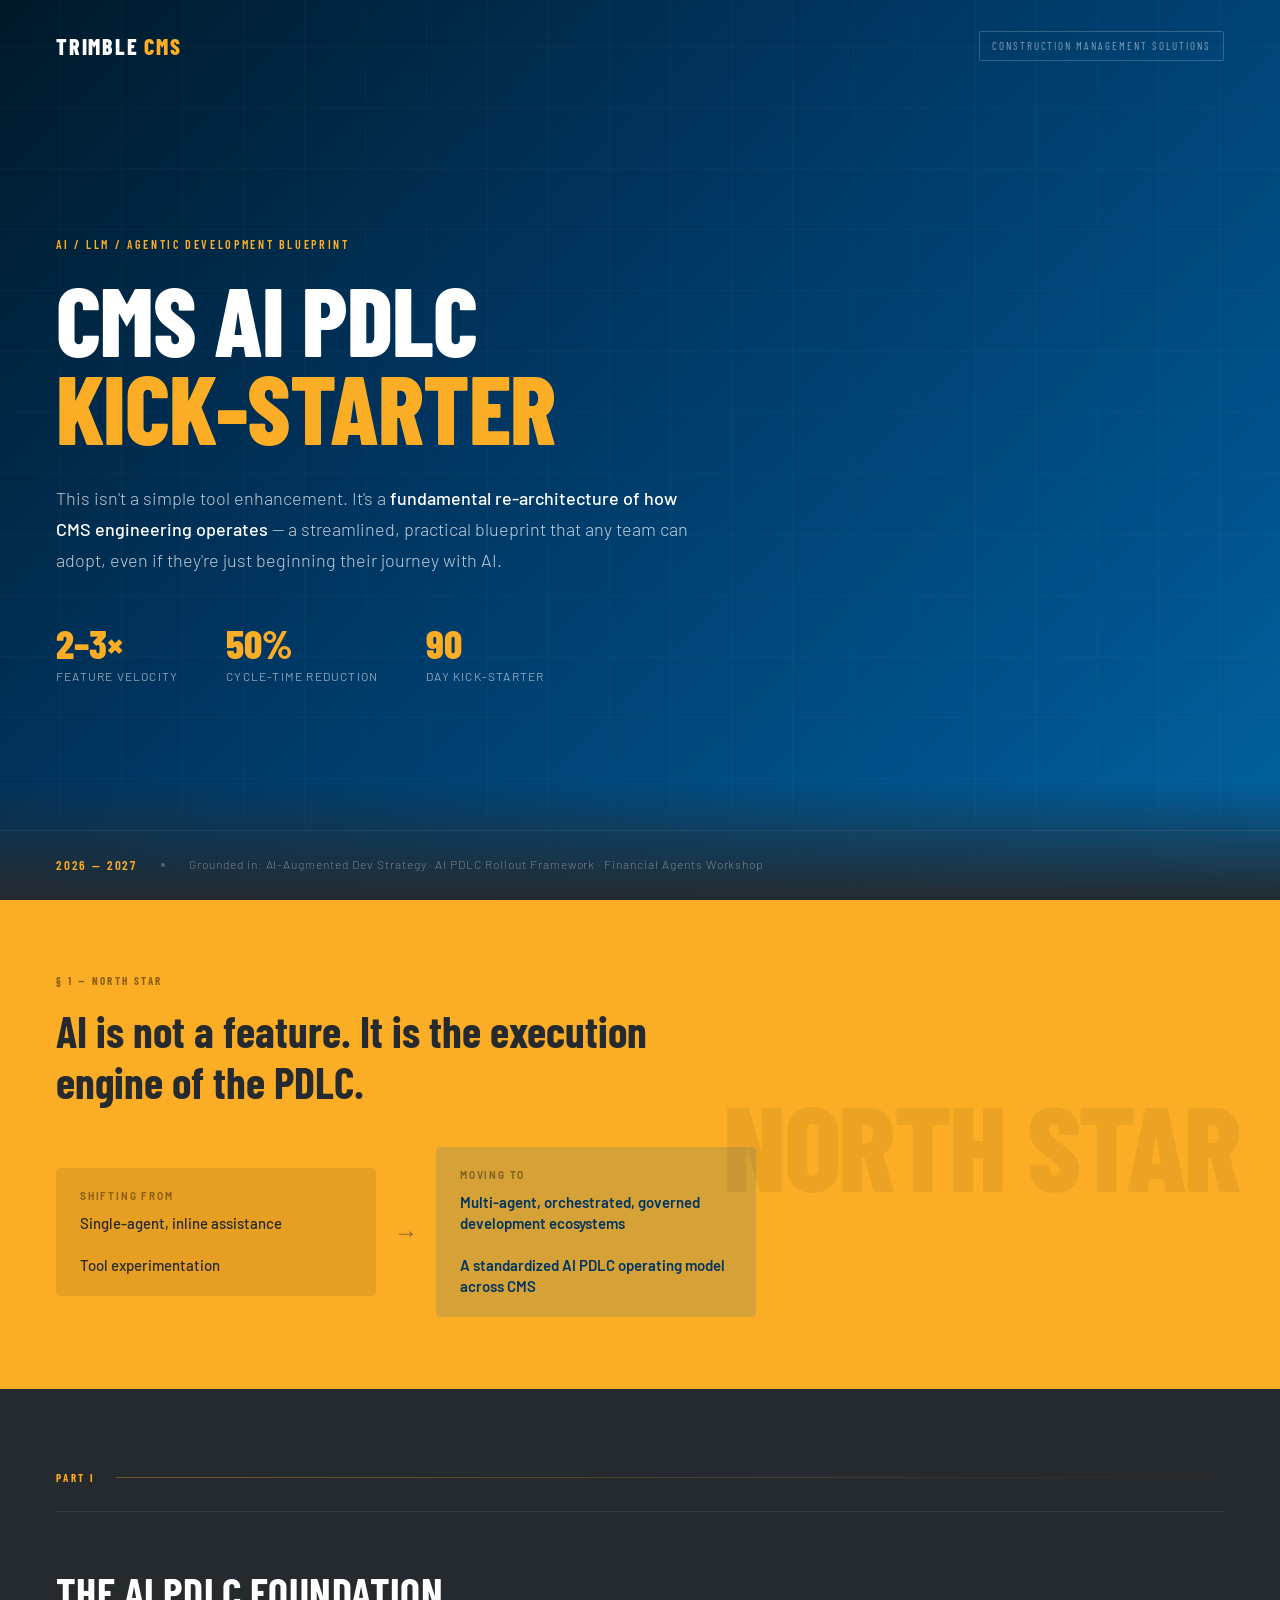
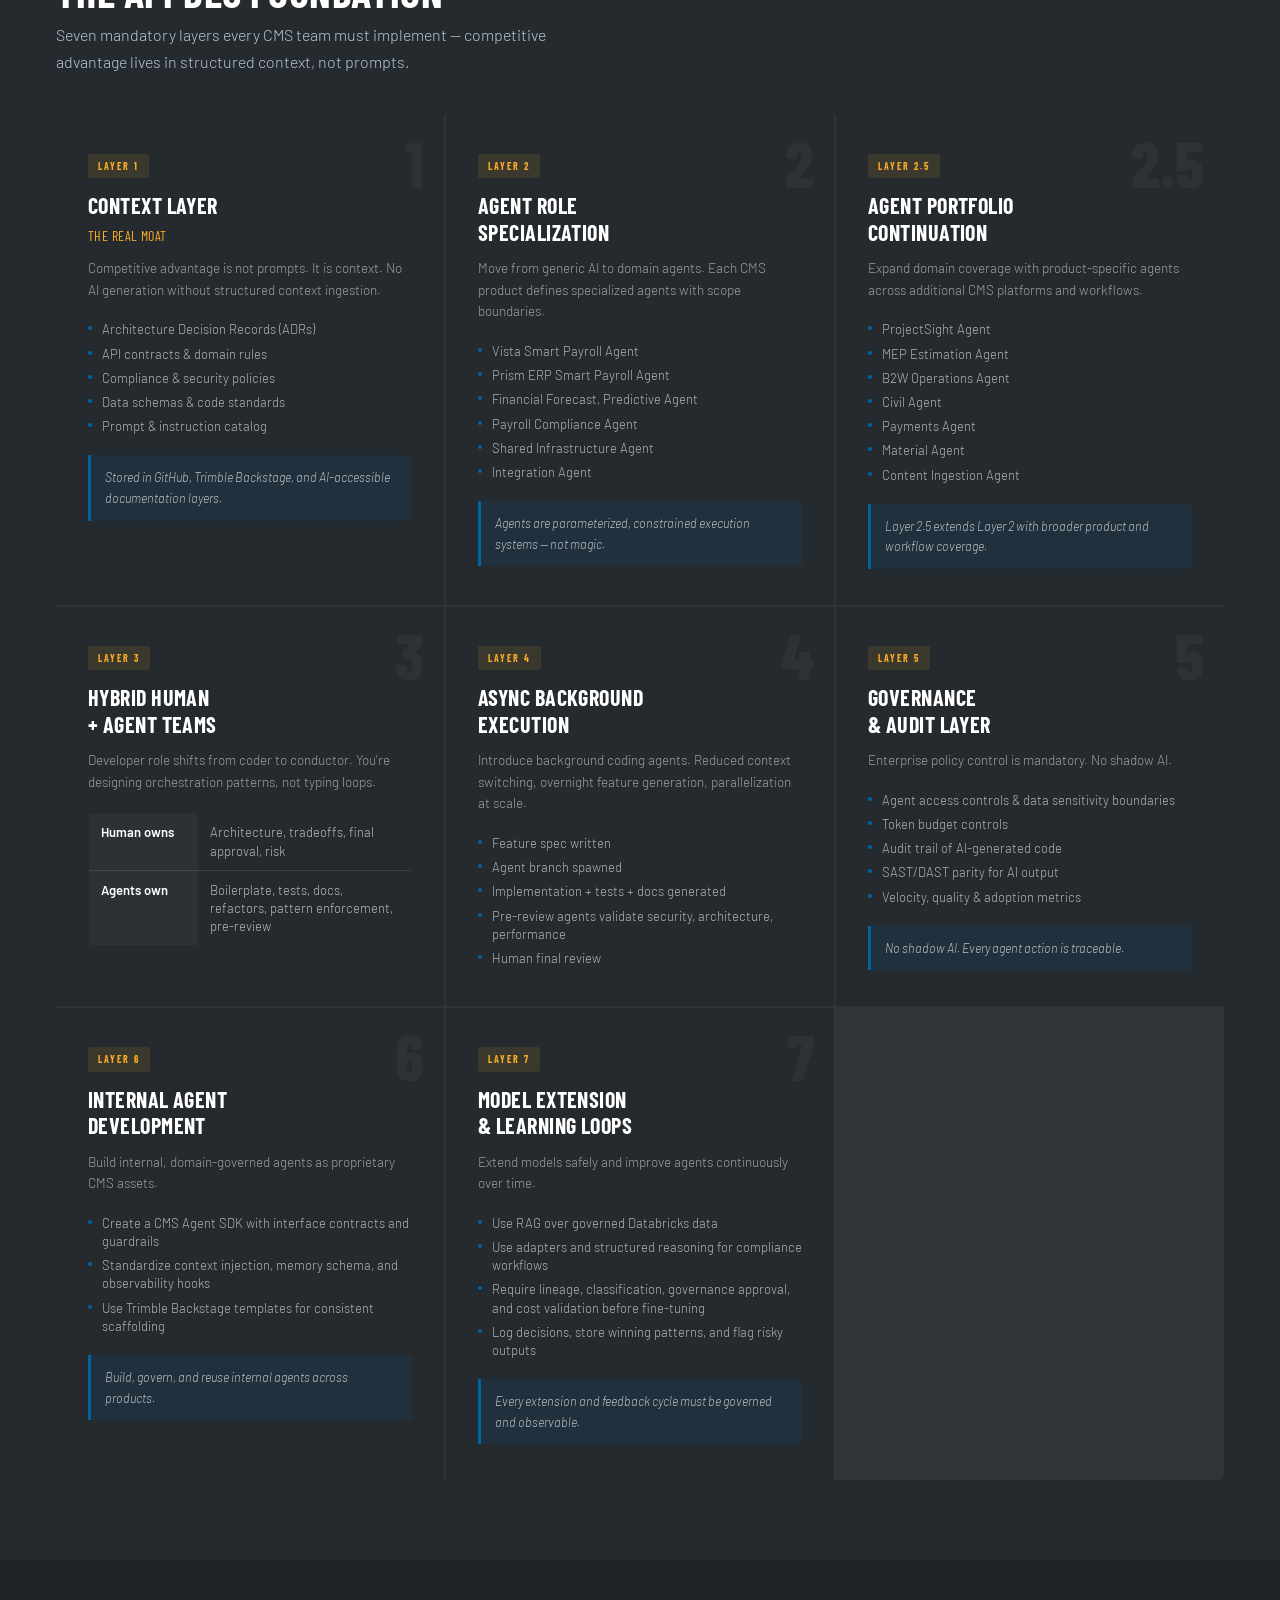
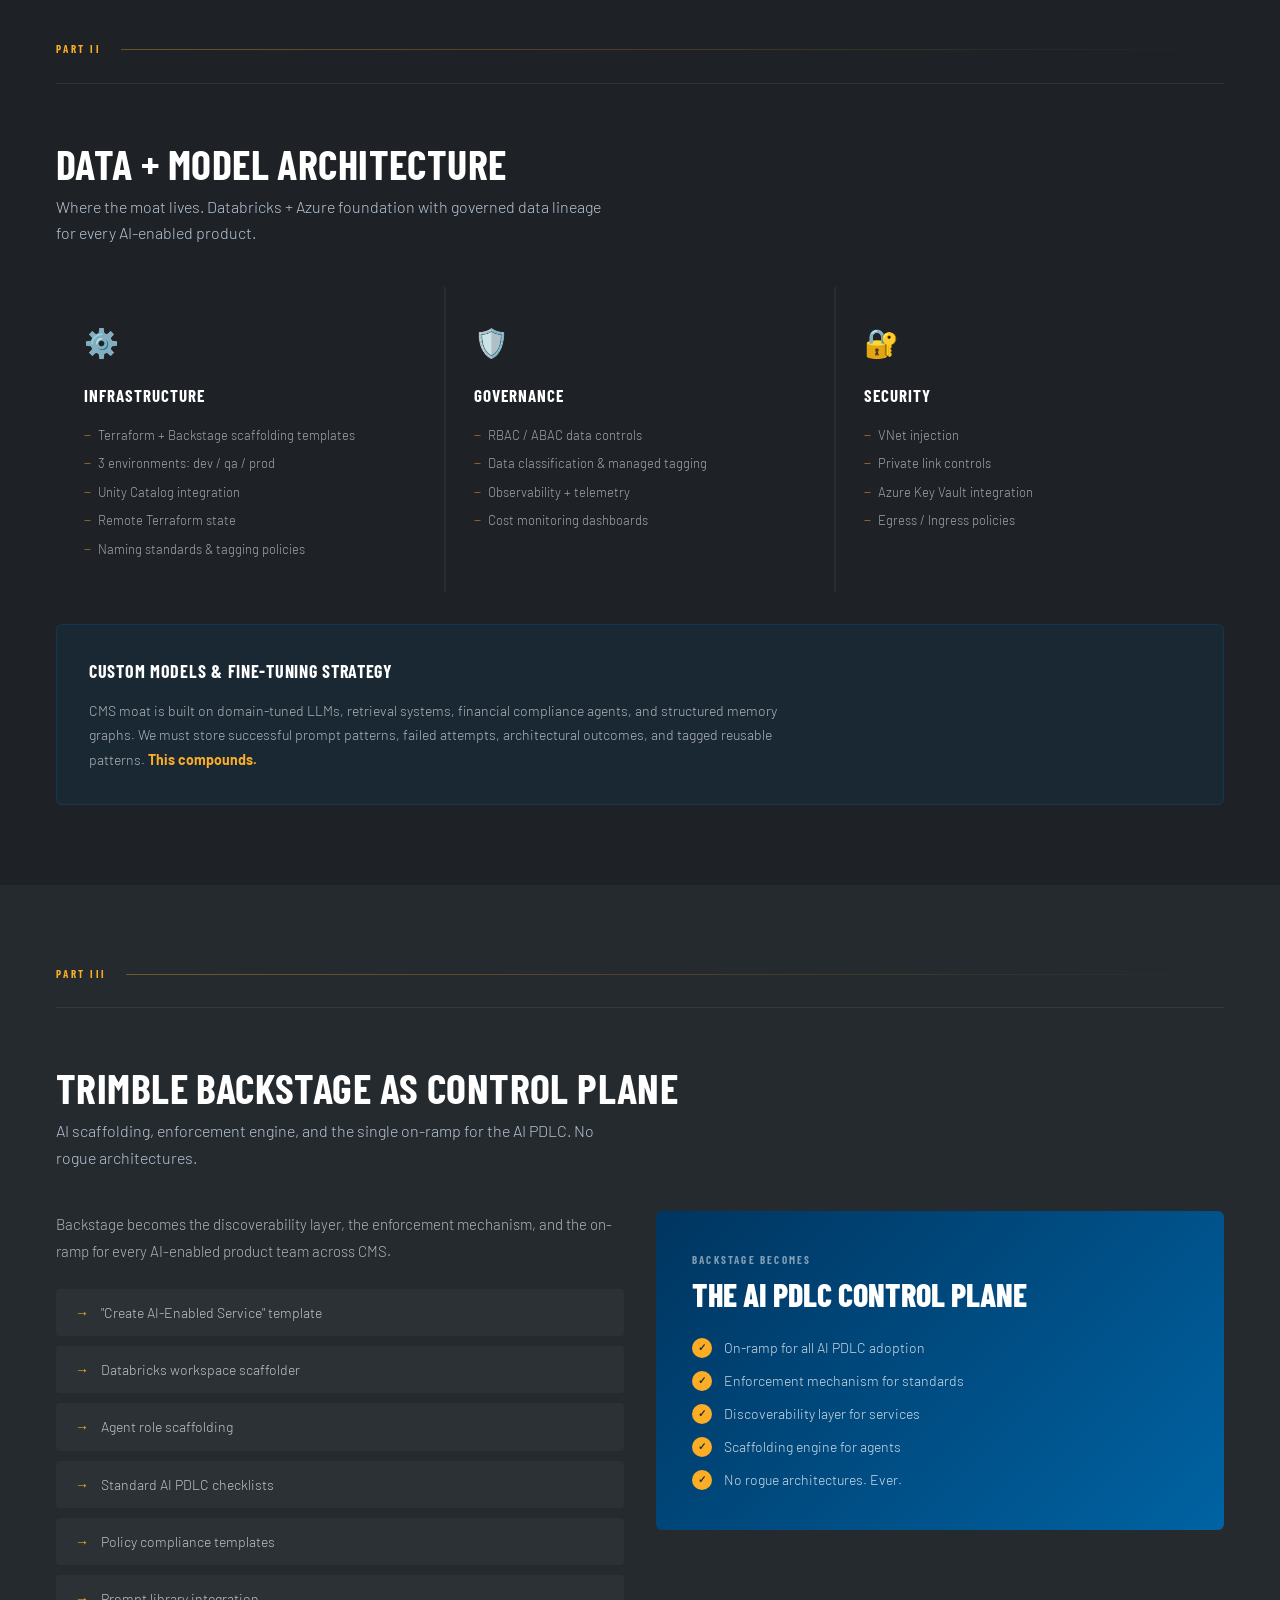
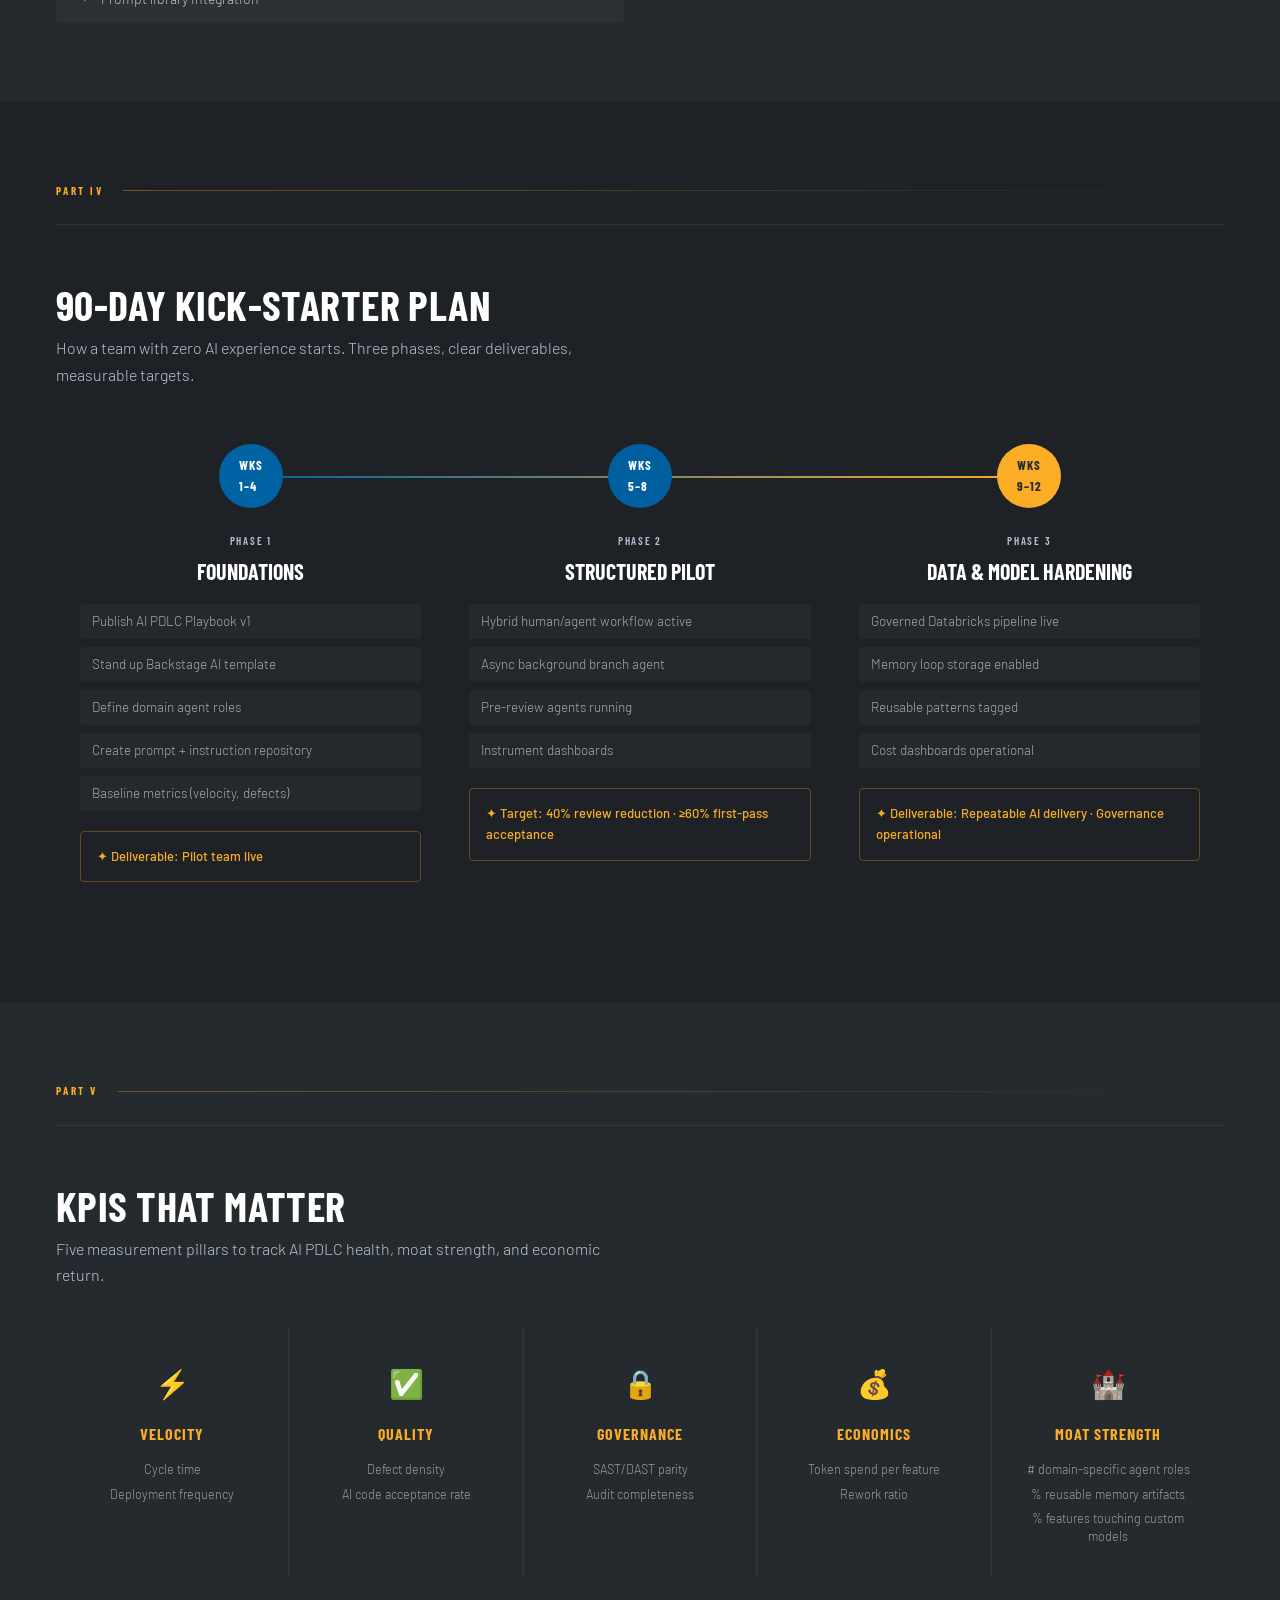
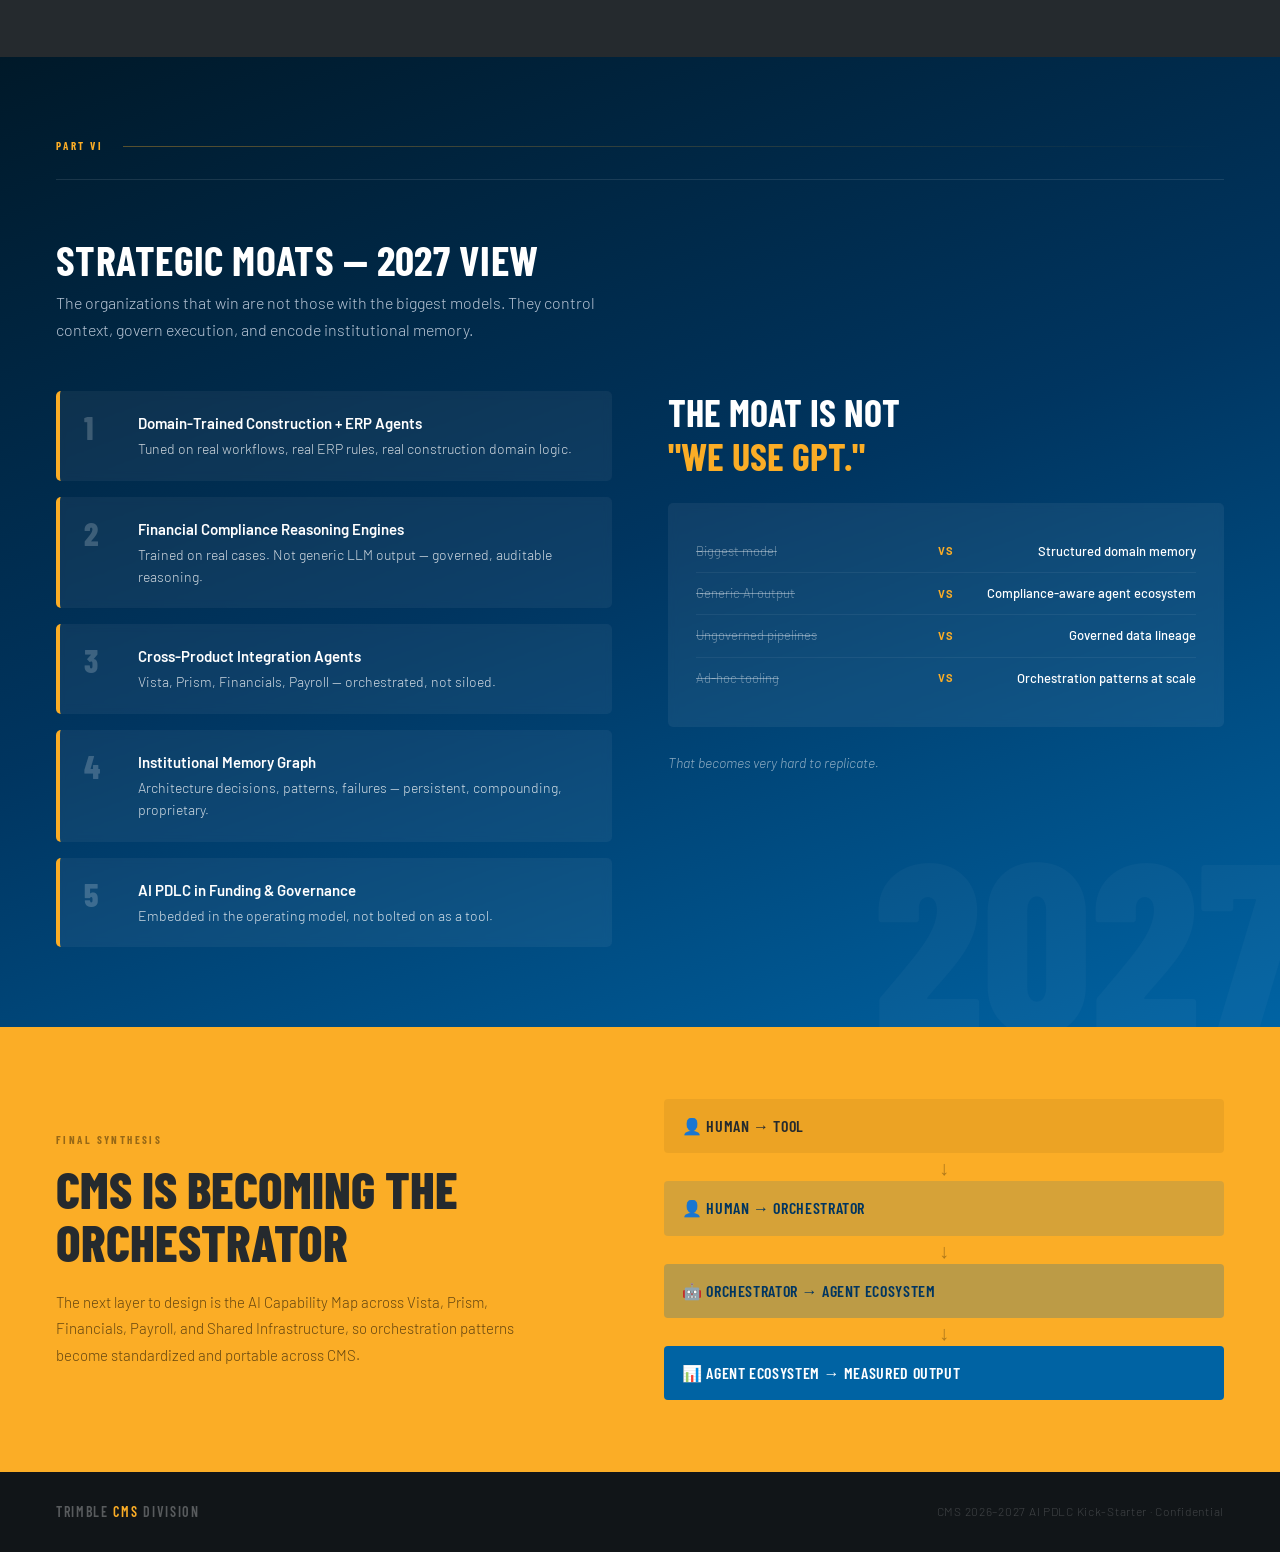
==== cms-ai-pdlc-blueprint.html @ 6d1a5a18 "Add Layer 2.5 agent portfolio continuation" ====
<!DOCTYPE html>
<html lang="en">
<head>
<meta charset="UTF-8">
<meta name="viewport" content="width=device-width, initial-scale=1.0">
<title>CMS 2026–2027 AI PDLC Blueprint</title>
<link rel="preconnect" href="https://fonts.googleapis.com">
<link rel="preconnect" href="https://fonts.gstatic.com" crossorigin>
<link href="https://fonts.googleapis.com/css2?family=Barlow+Condensed:wght@300;400;600;700;800&family=Barlow:ital,wght@0,300;0,400;0,500;0,600;1,300&display=swap" rel="stylesheet">
<style>
  :root {
    --trimble-blue: #0063a3;
    --trimble-blue-dark: #004f82;
    --trimble-blue-deep: #003560;
    --trimble-blue-mid: #005f9e;
    --trimble-yellow: #fbad26;
    --trimble-yellow-light: #ffc84a;
    --trimble-dark: #252a2e;
    --trimble-mid: #3d444b;
    --trimble-steel: #b7c5d5;
    --trimble-light: #dde3e8;
    --trimble-offwhite: #f4f6f8;
    --white: #ffffff;
  }

  *, *::before, *::after { box-sizing: border-box; margin: 0; padding: 0; }

  html { scroll-behavior: smooth; }

  body {
    font-family: 'Barlow', sans-serif;
    background: var(--trimble-dark);
    color: var(--trimble-light);
    font-weight: 300;
    line-height: 1.65;
    overflow-x: hidden;
  }

  /* ── HERO ────────────────────────────────── */
  .hero {
    min-height: 100vh;
    background: var(--trimble-deep, #001f3f);
    background: linear-gradient(135deg, #001929 0%, #003560 40%, #0063a3 100%);
    display: grid;
    grid-template-rows: auto 1fr auto;
    position: relative;
    overflow: hidden;
  }

  .hero::before {
    content: '';
    position: absolute;
    inset: 0;
    background-image:
      repeating-linear-gradient(0deg, transparent, transparent 60px, rgba(255,255,255,0.025) 60px, rgba(255,255,255,0.025) 61px),
      repeating-linear-gradient(90deg, transparent, transparent 60px, rgba(255,255,255,0.025) 60px, rgba(255,255,255,0.025) 61px);
    pointer-events: none;
  }

  .hero::after {
    content: '';
    position: absolute;
    bottom: -2px;
    left: 0; right: 0;
    height: 120px;
    background: linear-gradient(to bottom, transparent, var(--trimble-dark));
    pointer-events: none;
  }

  .top-bar {
    display: flex;
    justify-content: space-between;
    align-items: center;
    padding: 28px 56px;
    position: relative;
    z-index: 10;
  }

  .brand-mark {
    display: flex;
    align-items: center;
    gap: 14px;
  }

  .trimble-wordmark {
    font-family: 'Barlow Condensed', sans-serif;
    font-weight: 800;
    font-size: 22px;
    letter-spacing: 0.08em;
    color: var(--white);
    text-transform: uppercase;
  }

  .trimble-wordmark span {
    color: var(--trimble-yellow);
  }

  .division-tag {
    font-family: 'Barlow Condensed', sans-serif;
    font-size: 11px;
    font-weight: 400;
    letter-spacing: 0.18em;
    text-transform: uppercase;
    color: rgba(255,255,255,0.5);
    padding: 5px 12px;
    border: 1px solid rgba(255,255,255,0.2);
    border-radius: 2px;
  }

  .hero-body {
    display: flex;
    flex-direction: column;
    justify-content: center;
    padding: 60px 56px;
    position: relative;
    z-index: 10;
  }

  .hero-eyebrow {
    font-family: 'Barlow Condensed', sans-serif;
    font-size: 12px;
    font-weight: 600;
    letter-spacing: 0.22em;
    text-transform: uppercase;
    color: var(--trimble-yellow);
    margin-bottom: 20px;
  }

  .hero-title {
    font-family: 'Barlow Condensed', sans-serif;
    font-size: clamp(52px, 8vw, 96px);
    font-weight: 800;
    line-height: 0.92;
    text-transform: uppercase;
    color: var(--white);
    letter-spacing: -0.01em;
    margin-bottom: 32px;
  }

  .hero-title em {
    font-style: normal;
    color: var(--trimble-yellow);
  }

  .hero-subtitle {
    font-size: 18px;
    font-weight: 300;
    color: rgba(255,255,255,0.75);
    max-width: 640px;
    line-height: 1.7;
    margin-bottom: 48px;
  }

  .hero-subtitle strong {
    color: var(--white);
    font-weight: 500;
  }

  .hero-stats {
    display: flex;
    gap: 48px;
  }

  .stat {
    display: flex;
    flex-direction: column;
    gap: 4px;
  }

  .stat-value {
    font-family: 'Barlow Condensed', sans-serif;
    font-size: 40px;
    font-weight: 800;
    color: var(--trimble-yellow);
    line-height: 1;
  }

  .stat-label {
    font-size: 12px;
    font-weight: 400;
    letter-spacing: 0.1em;
    color: rgba(255,255,255,0.55);
    text-transform: uppercase;
  }

  .hero-footer-bar {
    padding: 24px 56px;
    display: flex;
    align-items: center;
    gap: 24px;
    position: relative;
    z-index: 10;
    border-top: 1px solid rgba(255,255,255,0.08);
  }

  .year-badge {
    font-family: 'Barlow Condensed', sans-serif;
    font-size: 13px;
    font-weight: 600;
    letter-spacing: 0.14em;
    color: var(--trimble-yellow);
    text-transform: uppercase;
  }

  .separator-dot { 
    width: 4px; height: 4px; border-radius: 50%;
    background: rgba(255,255,255,0.25);
  }

  .doc-meta {
    font-size: 12px;
    color: rgba(255,255,255,0.4);
    letter-spacing: 0.08em;
  }

  /* ── MAIN CONTENT ───────────────────────── */
  .page-content {
    background: var(--trimble-dark);
  }

  /* ── NORTH STAR BLOCK ───────────────────── */
  .north-star {
    background: var(--trimble-yellow);
    padding: 72px 56px;
    position: relative;
    overflow: hidden;
  }

  .north-star::before {
    content: 'NORTH STAR';
    position: absolute;
    right: 40px;
    top: 50%;
    transform: translateY(-50%);
    font-family: 'Barlow Condensed', sans-serif;
    font-size: 120px;
    font-weight: 800;
    color: rgba(0,0,0,0.06);
    letter-spacing: -0.02em;
    white-space: nowrap;
    pointer-events: none;
    line-height: 1;
  }

  .ns-label {
    font-family: 'Barlow Condensed', sans-serif;
    font-size: 11px;
    font-weight: 700;
    letter-spacing: 0.22em;
    text-transform: uppercase;
    color: rgba(0,0,0,0.45);
    margin-bottom: 16px;
  }

  .ns-statement {
    font-family: 'Barlow Condensed', sans-serif;
    font-size: clamp(28px, 4vw, 44px);
    font-weight: 700;
    color: var(--trimble-dark);
    line-height: 1.15;
    max-width: 700px;
    margin-bottom: 40px;
  }

  .shift-grid {
    display: grid;
    grid-template-columns: 1fr 60px 1fr;
    gap: 0;
    max-width: 700px;
    align-items: center;
  }

  .shift-from, .shift-to {
    background: rgba(0,0,0,0.08);
    padding: 20px 24px;
    border-radius: 4px;
  }

  .shift-label {
    font-size: 10px;
    font-weight: 700;
    letter-spacing: 0.18em;
    text-transform: uppercase;
    color: rgba(0,0,0,0.4);
    margin-bottom: 8px;
  }

  .shift-text {
    font-size: 15px;
    font-weight: 500;
    color: var(--trimble-dark);
    line-height: 1.4;
  }

  .shift-arrow {
    text-align: center;
    font-size: 24px;
    color: var(--trimble-dark);
    opacity: 0.5;
  }

  .shift-to { background: rgba(0,99,163,0.15); }
  .shift-to .shift-text { color: var(--trimble-blue-deep); font-weight: 600; }

  /* ── SECTION WRAPPER ────────────────────── */
  .section {
    padding: 80px 56px;
  }

  .section-alt { background: #1e2226; }

  .part-header {
    display: flex;
    align-items: center;
    gap: 20px;
    margin-bottom: 56px;
    padding-bottom: 24px;
    border-bottom: 1px solid rgba(255,255,255,0.07);
  }

  .part-number {
    font-family: 'Barlow Condensed', sans-serif;
    font-size: 11px;
    font-weight: 700;
    letter-spacing: 0.22em;
    color: var(--trimble-yellow);
    text-transform: uppercase;
    white-space: nowrap;
  }

  .part-line {
    flex: 1;
    height: 1px;
    background: linear-gradient(to right, var(--trimble-yellow), transparent);
    opacity: 0.35;
  }

  .part-title {
    font-family: 'Barlow Condensed', sans-serif;
    font-size: clamp(28px, 4vw, 42px);
    font-weight: 700;
    text-transform: uppercase;
    color: var(--white);
    letter-spacing: 0.01em;
    line-height: 1.1;
    margin-bottom: 8px;
  }

  .part-desc {
    font-size: 16px;
    color: var(--trimble-steel);
    max-width: 560px;
  }

  /* ── LAYERS GRID ────────────────────────── */
  .layers-grid {
    display: grid;
    grid-template-columns: repeat(auto-fill, minmax(300px, 1fr));
    gap: 2px;
    background: rgba(255,255,255,0.05);
    border-radius: 6px;
    overflow: hidden;
  }

  .layer-card {
    background: var(--trimble-dark);
    padding: 36px 32px;
    position: relative;
    transition: background 0.25s;
  }

  .layer-card:hover { background: #2a3036; }

  .layer-num {
    font-family: 'Barlow Condensed', sans-serif;
    font-size: 64px;
    font-weight: 800;
    color: rgba(255,255,255,0.04);
    position: absolute;
    top: 16px; right: 20px;
    line-height: 1;
    user-select: none;
  }

  .layer-tag {
    display: inline-block;
    font-family: 'Barlow Condensed', sans-serif;
    font-size: 10px;
    font-weight: 700;
    letter-spacing: 0.2em;
    text-transform: uppercase;
    color: var(--trimble-yellow);
    background: rgba(251,173,38,0.1);
    padding: 4px 10px;
    border-radius: 2px;
    margin-bottom: 14px;
  }

  .layer-name {
    font-family: 'Barlow Condensed', sans-serif;
    font-size: 22px;
    font-weight: 700;
    color: var(--white);
    text-transform: uppercase;
    letter-spacing: 0.02em;
    margin-bottom: 12px;
    line-height: 1.2;
  }

  .layer-desc {
    font-size: 13.5px;
    color: rgba(255,255,255,0.55);
    line-height: 1.6;
    margin-bottom: 20px;
  }

  .layer-items {
    list-style: none;
    display: flex;
    flex-direction: column;
    gap: 6px;
  }

  .layer-items li {
    font-size: 13px;
    color: rgba(255,255,255,0.65);
    display: flex;
    align-items: flex-start;
    gap: 10px;
    line-height: 1.4;
  }

  .layer-items li::before {
    content: '';
    width: 4px; height: 4px;
    min-width: 4px;
    border-radius: 50%;
    background: var(--trimble-blue);
    margin-top: 6px;
  }

  .layer-rule {
    margin-top: 20px;
    padding: 12px 14px;
    background: rgba(0,99,163,0.12);
    border-left: 3px solid var(--trimble-blue);
    border-radius: 0 3px 3px 0;
    font-size: 12.5px;
    color: rgba(255,255,255,0.7);
    font-style: italic;
  }

  .ownership-table {
    width: 100%;
    border-collapse: collapse;
    border: 1px solid rgba(255,255,255,0.12);
    border-radius: 4px;
    overflow: hidden;
  }

  .ownership-table th,
  .ownership-table td {
    font-size: 13px;
    line-height: 1.4;
    padding: 10px 12px;
    border-bottom: 1px solid rgba(255,255,255,0.1);
    vertical-align: top;
  }

  .ownership-table tr:last-child th,
  .ownership-table tr:last-child td {
    border-bottom: none;
  }

  .ownership-table th {
    width: 34%;
    color: var(--white);
    font-weight: 600;
    text-align: left;
    background: rgba(255,255,255,0.03);
  }

  .ownership-table td {
    color: rgba(255,255,255,0.68);
  }

  /* ── DATA SECTION ────────────────────────── */
  .infra-grid {
    display: grid;
    grid-template-columns: repeat(3, 1fr);
    gap: 2px;
    background: rgba(255,255,255,0.05);
    border-radius: 6px;
    overflow: hidden;
    margin-top: 0;
  }

  .infra-block {
    background: #1e2226;
    padding: 32px 28px;
  }

  .infra-icon {
    font-size: 28px;
    margin-bottom: 16px;
  }

  .infra-title {
    font-family: 'Barlow Condensed', sans-serif;
    font-size: 17px;
    font-weight: 700;
    text-transform: uppercase;
    letter-spacing: 0.06em;
    color: var(--white);
    margin-bottom: 16px;
  }

  .infra-items {
    list-style: none;
    display: flex;
    flex-direction: column;
    gap: 7px;
  }

  .infra-items li {
    font-size: 13px;
    color: rgba(255,255,255,0.6);
    padding-left: 14px;
    position: relative;
  }

  .infra-items li::before {
    content: '—';
    position: absolute;
    left: 0;
    color: var(--trimble-yellow);
    font-size: 10px;
    top: 1px;
  }

  /* ── BACKSTAGE ───────────────────────────── */
  .backstage-grid {
    display: grid;
    grid-template-columns: 1fr 1fr;
    gap: 32px;
    align-items: start;
  }

  .backstage-desc {
    font-size: 15px;
    color: rgba(255,255,255,0.65);
    line-height: 1.8;
    margin-bottom: 24px;
  }

  .capability-list {
    list-style: none;
    display: flex;
    flex-direction: column;
    gap: 10px;
  }

  .capability-list li {
    display: flex;
    align-items: center;
    gap: 12px;
    font-size: 14px;
    color: rgba(255,255,255,0.7);
    padding: 12px 16px;
    background: rgba(255,255,255,0.03);
    border-radius: 4px;
    border-left: 3px solid transparent;
    transition: border-color 0.2s, background 0.2s;
  }

  .capability-list li:hover {
    border-left-color: var(--trimble-yellow);
    background: rgba(255,255,255,0.06);
  }

  .capability-list li::before {
    content: '→';
    color: var(--trimble-yellow);
    font-size: 14px;
    font-weight: 600;
  }

  .becomes-box {
    background: linear-gradient(135deg, #003560, #0063a3);
    border-radius: 6px;
    padding: 40px 36px;
    position: sticky;
    top: 32px;
  }

  .becomes-label {
    font-family: 'Barlow Condensed', sans-serif;
    font-size: 11px;
    font-weight: 700;
    letter-spacing: 0.2em;
    text-transform: uppercase;
    color: rgba(255,255,255,0.5);
    margin-bottom: 8px;
  }

  .becomes-title {
    font-family: 'Barlow Condensed', sans-serif;
    font-size: 32px;
    font-weight: 800;
    color: var(--white);
    text-transform: uppercase;
    line-height: 1.1;
    margin-bottom: 24px;
  }

  .becomes-items {
    list-style: none;
    display: flex;
    flex-direction: column;
    gap: 12px;
  }

  .becomes-items li {
    display: flex;
    align-items: flex-start;
    gap: 12px;
    font-size: 14px;
    color: rgba(255,255,255,0.8);
    line-height: 1.5;
  }

  .becomes-items li .check {
    width: 20px; height: 20px;
    min-width: 20px;
    background: var(--trimble-yellow);
    border-radius: 50%;
    display: flex;
    align-items: center;
    justify-content: center;
    font-size: 10px;
    color: var(--trimble-dark);
    font-weight: 700;
    margin-top: 1px;
  }

  /* ── 90-DAY PHASES ───────────────────────── */
  .phases-timeline {
    display: grid;
    grid-template-columns: repeat(3, 1fr);
    gap: 0;
    position: relative;
  }

  .phases-timeline::before {
    content: '';
    position: absolute;
    top: 32px;
    left: calc(100% / 6);
    right: calc(100% / 6);
    height: 2px;
    background: linear-gradient(to right, var(--trimble-blue), var(--trimble-yellow));
    z-index: 0;
  }

  .phase-card {
    padding: 0 24px 40px;
    position: relative;
    z-index: 1;
  }

  .phase-dot {
    width: 64px; height: 64px;
    border-radius: 50%;
    display: flex;
    align-items: center;
    justify-content: center;
    margin: 0 auto 24px;
    font-family: 'Barlow Condensed', sans-serif;
    font-size: 13px;
    font-weight: 700;
    letter-spacing: 0.06em;
    text-transform: uppercase;
  }

  .phase-card:nth-child(1) .phase-dot { background: var(--trimble-blue); color: white; }
  .phase-card:nth-child(2) .phase-dot { background: var(--trimble-blue-mid); color: white; }
  .phase-card:nth-child(3) .phase-dot { background: var(--trimble-yellow); color: var(--trimble-dark); }

  .phase-weeks {
    font-family: 'Barlow Condensed', sans-serif;
    font-size: 11px;
    font-weight: 600;
    letter-spacing: 0.16em;
    text-transform: uppercase;
    color: var(--trimble-steel);
    text-align: center;
    margin-bottom: 8px;
  }

  .phase-title {
    font-family: 'Barlow Condensed', sans-serif;
    font-size: 22px;
    font-weight: 700;
    color: var(--white);
    text-transform: uppercase;
    text-align: center;
    margin-bottom: 20px;
    line-height: 1.2;
  }

  .phase-items {
    list-style: none;
    display: flex;
    flex-direction: column;
    gap: 8px;
  }

  .phase-items li {
    font-size: 13.5px;
    color: rgba(255,255,255,0.6);
    padding: 8px 12px;
    background: rgba(255,255,255,0.03);
    border-radius: 3px;
    line-height: 1.4;
  }

  .phase-deliverable {
    margin-top: 20px;
    padding: 14px 16px;
    border: 1px solid rgba(251,173,38,0.3);
    border-radius: 4px;
    font-size: 13px;
    color: var(--trimble-yellow);
    font-weight: 500;
  }

  /* ── KPIs ─────────────────────────────── */
  .kpis-grid {
    display: grid;
    grid-template-columns: repeat(5, 1fr);
    gap: 2px;
    background: rgba(255,255,255,0.05);
    border-radius: 6px;
    overflow: hidden;
  }

  .kpi-block {
    background: var(--trimble-dark);
    padding: 32px 24px;
    text-align: center;
    transition: background 0.2s;
  }

  .kpi-block:hover { background: #2a3036; }

  .kpi-icon {
    font-size: 28px;
    margin-bottom: 14px;
  }

  .kpi-title {
    font-family: 'Barlow Condensed', sans-serif;
    font-size: 16px;
    font-weight: 700;
    text-transform: uppercase;
    letter-spacing: 0.06em;
    color: var(--trimble-yellow);
    margin-bottom: 14px;
  }

  .kpi-items {
    list-style: none;
    display: flex;
    flex-direction: column;
    gap: 7px;
  }

  .kpi-items li {
    font-size: 12.5px;
    color: rgba(255,255,255,0.55);
    line-height: 1.4;
  }

  /* ── MOAT ─────────────────────────────── */
  .moat-section {
    background: linear-gradient(160deg, #001929 0%, #003560 50%, #0063a3 100%);
    padding: 80px 56px;
    position: relative;
    overflow: hidden;
  }

  .moat-section::before {
    content: '2027';
    position: absolute;
    right: -20px;
    bottom: -30px;
    font-family: 'Barlow Condensed', sans-serif;
    font-size: 240px;
    font-weight: 800;
    color: rgba(255,255,255,0.03);
    line-height: 1;
    user-select: none;
  }

  .moat-grid {
    display: grid;
    grid-template-columns: 1fr 1fr;
    gap: 56px;
    align-items: start;
    position: relative;
    z-index: 1;
  }

  .moat-pillars {
    display: flex;
    flex-direction: column;
    gap: 16px;
  }

  .moat-pillar {
    display: flex;
    align-items: flex-start;
    gap: 18px;
    padding: 20px 24px;
    background: rgba(255,255,255,0.05);
    border-radius: 5px;
    border-left: 4px solid var(--trimble-yellow);
    backdrop-filter: blur(4px);
    transition: background 0.2s;
  }

  .moat-pillar:hover { background: rgba(255,255,255,0.09); }

  .pillar-num {
    font-family: 'Barlow Condensed', sans-serif;
    font-size: 32px;
    font-weight: 800;
    color: rgba(255,255,255,0.2);
    line-height: 1;
    min-width: 36px;
  }

  .pillar-text {
    font-size: 14px;
    color: rgba(255,255,255,0.8);
    line-height: 1.6;
  }

  .pillar-text strong {
    display: block;
    font-weight: 600;
    color: white;
    font-size: 15px;
    margin-bottom: 3px;
  }

  .moat-closing {
    display: flex;
    flex-direction: column;
    gap: 24px;
  }

  .closing-statement {
    font-family: 'Barlow Condensed', sans-serif;
    font-size: clamp(24px, 3vw, 38px);
    font-weight: 700;
    color: var(--white);
    line-height: 1.15;
    text-transform: uppercase;
  }

  .closing-statement em {
    font-style: normal;
    color: var(--trimble-yellow);
  }

  .vs-box {
    background: rgba(255,255,255,0.06);
    border-radius: 5px;
    padding: 28px;
    backdrop-filter: blur(4px);
  }

  .vs-row {
    display: flex;
    align-items: center;
    gap: 16px;
    padding: 10px 0;
    border-bottom: 1px solid rgba(255,255,255,0.06);
  }

  .vs-row:last-child { border-bottom: none; }

  .vs-not {
    font-size: 13px;
    color: rgba(255,255,255,0.4);
    flex: 1;
    text-decoration: line-through;
  }

  .vs-mid {
    font-size: 11px;
    font-weight: 700;
    letter-spacing: 0.12em;
    color: var(--trimble-yellow);
    text-transform: uppercase;
  }

  .vs-yes {
    font-size: 13px;
    color: var(--white);
    font-weight: 500;
    flex: 1;
    text-align: right;
  }

  /* ── SYNTHESIS / FOOTER ─────────────────── */
  .synthesis {
    background: var(--trimble-yellow);
    padding: 72px 56px;
    display: grid;
    grid-template-columns: 1fr 1fr;
    gap: 48px;
    align-items: center;
  }

  .synthesis-left .eyebrow {
    font-family: 'Barlow Condensed', sans-serif;
    font-size: 11px;
    font-weight: 700;
    letter-spacing: 0.22em;
    text-transform: uppercase;
    color: rgba(0,0,0,0.4);
    margin-bottom: 12px;
  }

  .synthesis-title {
    font-family: 'Barlow Condensed', sans-serif;
    font-size: clamp(32px, 4vw, 52px);
    font-weight: 800;
    text-transform: uppercase;
    color: var(--trimble-dark);
    line-height: 1.05;
    margin-bottom: 20px;
  }

  .synthesis-body {
    font-size: 15px;
    color: rgba(0,0,0,0.6);
    line-height: 1.75;
    max-width: 460px;
  }

  .evolution-chain {
    display: flex;
    flex-direction: column;
    gap: 4px;
  }

  .chain-step {
    display: flex;
    align-items: center;
    gap: 12px;
    padding: 14px 18px;
    background: rgba(0,0,0,0.06);
    border-radius: 4px;
    font-family: 'Barlow Condensed', sans-serif;
    font-size: 16px;
    font-weight: 600;
    color: var(--trimble-dark);
    text-transform: uppercase;
    letter-spacing: 0.04em;
  }

  .chain-step .arrow {
    font-size: 18px;
    color: rgba(0,0,0,0.35);
    padding: 6px 0;
    text-align: center;
    width: 100%;
    display: block;
  }

  .chain-arrow-row {
    text-align: center;
    font-size: 20px;
    color: rgba(0,0,0,0.3);
    line-height: 1;
  }

  .chain-step:last-child {
    background: var(--trimble-blue);
    color: white;
  }

  .footer {
    background: #111518;
    padding: 28px 56px;
    display: flex;
    justify-content: space-between;
    align-items: center;
  }

  .footer-brand {
    font-family: 'Barlow Condensed', sans-serif;
    font-size: 14px;
    font-weight: 600;
    letter-spacing: 0.12em;
    text-transform: uppercase;
    color: rgba(255,255,255,0.3);
  }

  .footer-brand span { color: var(--trimble-yellow); }

  .footer-doc {
    font-size: 12px;
    color: rgba(255,255,255,0.2);
    letter-spacing: 0.06em;
  }

  /* ── ANIMATIONS ─────────────────────────── */
  @keyframes fadeUp {
    from { opacity: 0; transform: translateY(24px); }
    to   { opacity: 1; transform: translateY(0); }
  }

  .hero-eyebrow { animation: fadeUp 0.6s ease both; animation-delay: 0.1s; }
  .hero-title   { animation: fadeUp 0.7s ease both; animation-delay: 0.2s; }
  .hero-subtitle{ animation: fadeUp 0.7s ease both; animation-delay: 0.35s; }
  .hero-stats   { animation: fadeUp 0.7s ease both; animation-delay: 0.5s; }

  /* ── RESPONSIVE ─────────────────────────── */
  @media (max-width: 900px) {
    .top-bar, .hero-body, .hero-footer-bar,
    .section, .north-star, .moat-section, .synthesis, .footer {
      padding-left: 28px;
      padding-right: 28px;
    }
    .hero-stats { gap: 28px; }
    .infra-grid { grid-template-columns: 1fr; }
    .kpis-grid { grid-template-columns: repeat(2, 1fr); }
    .backstage-grid { grid-template-columns: 1fr; }
    .moat-grid { grid-template-columns: 1fr; }
    .synthesis { grid-template-columns: 1fr; }
    .phases-timeline { grid-template-columns: 1fr; }
    .phases-timeline::before { display: none; }
  }
</style>
</head>
<body>

<!-- ══ HERO ══════════════════════════════════════════════════════════ -->
<section class="hero">
  <div class="top-bar">
    <div class="brand-mark">
      <div class="trimble-wordmark">Trimble <span>CMS</span></div>
    </div>
    <div class="division-tag">Construction Management Solutions</div>
  </div>

  <div class="hero-body">
    <p class="hero-eyebrow">AI / LLM / Agentic Development Blueprint</p>
    <h1 class="hero-title">
      CMS AI PDLC<br>
      <em>Kick&#8209;Starter</em>
    </h1>
    <p class="hero-subtitle">
      This isn't a simple tool enhancement. It's a <strong>fundamental re-architecture of how CMS engineering operates</strong> — a streamlined, practical blueprint that any team can adopt, even if they're just beginning their journey with AI.
    </p>
    <div class="hero-stats">
      <div class="stat">
        <span class="stat-value">2–3×</span>
        <span class="stat-label">Feature Velocity</span>
      </div>
      <div class="stat">
        <span class="stat-value">50%</span>
        <span class="stat-label">Cycle-Time Reduction</span>
      </div>
      <div class="stat">
        <span class="stat-value">90</span>
        <span class="stat-label">Day Kick-Starter</span>
      </div>
    </div>
  </div>

  <div class="hero-footer-bar">
    <span class="year-badge">2026 — 2027</span>
    <div class="separator-dot"></div>
    <span class="doc-meta">Grounded in: AI-Augmented Dev Strategy · AI PDLC Rollout Framework · Financial Agents Workshop</span>
  </div>
</section>

<!-- ══ NORTH STAR ════════════════════════════════════════════════════ -->
<section class="north-star">
  <p class="ns-label">§ 1 — North Star</p>
  <p class="ns-statement">AI is not a feature. It is the execution engine of the PDLC.</p>

  <div class="shift-grid">
    <div class="shift-from">
      <div class="shift-label">Shifting From</div>
      <div class="shift-text">Single-agent, inline assistance<br><br>Tool experimentation</div>
    </div>
    <div class="shift-arrow">→</div>
    <div class="shift-to">
      <div class="shift-label">Moving To</div>
      <div class="shift-text">Multi-agent, orchestrated, governed development ecosystems<br><br>A standardized AI PDLC operating model across CMS</div>
    </div>
  </div>
</section>

<!-- ══ PART I — AI PDLC FOUNDATION ══════════════════════════════════ -->
<section class="section">
  <div class="part-header">
    <span class="part-number">Part I</span>
    <div class="part-line"></div>
  </div>
  <h2 class="part-title">The AI PDLC Foundation</h2>
  <p class="part-desc">Seven mandatory layers every CMS team must implement — competitive advantage lives in structured context, not prompts.</p>

  <div style="margin-top:40px;" class="layers-grid">
    <div class="layer-card">
      <div class="layer-num">1</div>
      <div class="layer-tag">Layer 1</div>
      <div class="layer-name">Context Layer<br><span style="font-size:14px;font-weight:400;color:var(--trimble-yellow)">The Real Moat</span></div>
      <p class="layer-desc">Competitive advantage is not prompts. It is context. No AI generation without structured context ingestion.</p>
      <ul class="layer-items">
        <li>Architecture Decision Records (ADRs)</li>
        <li>API contracts & domain rules</li>
        <li>Compliance & security policies</li>
        <li>Data schemas & code standards</li>
        <li>Prompt & instruction catalog</li>
      </ul>
      <div class="layer-rule">Stored in GitHub, Trimble Backstage, and AI-accessible documentation layers.</div>
    </div>

    <div class="layer-card">
      <div class="layer-num">2</div>
      <div class="layer-tag">Layer 2</div>
      <div class="layer-name">Agent Role<br>Specialization</div>
      <p class="layer-desc">Move from generic AI to domain agents. Each CMS product defines specialized agents with scope boundaries.</p>
      <ul class="layer-items">
        <li>Vista Smart Payroll Agent</li>
        <li>Prism ERP Smart Payroll Agent</li>
        <li>Financial Forecast, Predictive Agent</li>
        <li>Payroll Compliance Agent</li>
        <li>Shared Infrastructure Agent</li>
        <li>Integration Agent</li>
      </ul>
      <div class="layer-rule">Agents are parameterized, constrained execution systems — not magic.</div>
    </div>

    <div class="layer-card">
      <div class="layer-num">2.5</div>
      <div class="layer-tag">Layer 2.5</div>
      <div class="layer-name">Agent Portfolio<br>Continuation</div>
      <p class="layer-desc">Expand domain coverage with product-specific agents across additional CMS platforms and workflows.</p>
      <ul class="layer-items">
        <li>ProjectSight Agent</li>
        <li>MEP Estimation Agent</li>
        <li>B2W Operations Agent</li>
        <li>Civil Agent</li>
        <li>Payments Agent</li>
        <li>Material Agent</li>
        <li>Content Ingestion Agent</li>
      </ul>
      <div class="layer-rule">Layer 2.5 extends Layer 2 with broader product and workflow coverage.</div>
    </div>

    <div class="layer-card">
      <div class="layer-num">3</div>
      <div class="layer-tag">Layer 3</div>
      <div class="layer-name">Hybrid Human<br>+ Agent Teams</div>
      <p class="layer-desc">Developer role shifts from coder to conductor. You're designing orchestration patterns, not typing loops.</p>
      <table class="ownership-table">
        <tbody>
          <tr>
            <th>Human owns</th>
            <td>Architecture, tradeoffs, final approval, risk</td>
          </tr>
          <tr>
            <th>Agents own</th>
            <td>Boilerplate, tests, docs, refactors, pattern enforcement, pre-review</td>
          </tr>
        </tbody>
      </table>
    </div>

    <div class="layer-card">
      <div class="layer-num">4</div>
      <div class="layer-tag">Layer 4</div>
      <div class="layer-name">Async Background<br>Execution</div>
      <p class="layer-desc">Introduce background coding agents. Reduced context switching, overnight feature generation, parallelization at scale.</p>
      <ul class="layer-items">
        <li>Feature spec written</li>
        <li>Agent branch spawned</li>
        <li>Implementation + tests + docs generated</li>
        <li>Pre-review agents validate security, architecture, performance</li>
        <li>Human final review</li>
      </ul>
    </div>

    <div class="layer-card">
      <div class="layer-num">5</div>
      <div class="layer-tag">Layer 5</div>
      <div class="layer-name">Governance<br>& Audit Layer</div>
      <p class="layer-desc">Enterprise policy control is mandatory. No shadow AI.</p>
      <ul class="layer-items">
        <li>Agent access controls & data sensitivity boundaries</li>
        <li>Token budget controls</li>
        <li>Audit trail of AI-generated code</li>
        <li>SAST/DAST parity for AI output</li>
        <li>Velocity, quality & adoption metrics</li>
      </ul>
      <div class="layer-rule">No shadow AI. Every agent action is traceable.</div>
    </div>

    <div class="layer-card">
      <div class="layer-num">6</div>
      <div class="layer-tag">Layer 6</div>
      <div class="layer-name">Internal Agent<br>Development</div>
      <p class="layer-desc">Build internal, domain-governed agents as proprietary CMS assets.</p>
      <ul class="layer-items">
        <li>Create a CMS Agent SDK with interface contracts and guardrails</li>
        <li>Standardize context injection, memory schema, and observability hooks</li>
        <li>Use Trimble Backstage templates for consistent scaffolding</li>
      </ul>
      <div class="layer-rule">Build, govern, and reuse internal agents across products.</div>
    </div>

    <div class="layer-card">
      <div class="layer-num">7</div>
      <div class="layer-tag">Layer 7</div>
      <div class="layer-name">Model Extension<br>& Learning Loops</div>
      <p class="layer-desc">Extend models safely and improve agents continuously over time.</p>
      <ul class="layer-items">
        <li>Use RAG over governed Databricks data</li>
        <li>Use adapters and structured reasoning for compliance workflows</li>
        <li>Require lineage, classification, governance approval, and cost validation before fine-tuning</li>
        <li>Log decisions, store winning patterns, and flag risky outputs</li>
      </ul>
      <div class="layer-rule">Every extension and feedback cycle must be governed and observable.</div>
    </div>
  </div>
</section>

<!-- ══ PART II — DATA + MODEL ARCHITECTURE ══════════════════════════ -->
<section class="section section-alt">
  <div class="part-header">
    <span class="part-number">Part II</span>
    <div class="part-line"></div>
  </div>
  <h2 class="part-title">Data + Model Architecture</h2>
  <p class="part-desc">Where the moat lives. Databricks + Azure foundation with governed data lineage for every AI-enabled product.</p>

  <div style="margin-top:40px;" class="infra-grid">
    <div class="infra-block">
      <div class="infra-icon">⚙️</div>
      <div class="infra-title">Infrastructure</div>
      <ul class="infra-items">
        <li>Terraform + Backstage scaffolding templates</li>
        <li>3 environments: dev / qa / prod</li>
        <li>Unity Catalog integration</li>
        <li>Remote Terraform state</li>
        <li>Naming standards & tagging policies</li>
      </ul>
    </div>
    <div class="infra-block">
      <div class="infra-icon">🛡️</div>
      <div class="infra-title">Governance</div>
      <ul class="infra-items">
        <li>RBAC / ABAC data controls</li>
        <li>Data classification & managed tagging</li>
        <li>Observability + telemetry</li>
        <li>Cost monitoring dashboards</li>
      </ul>
    </div>
    <div class="infra-block">
      <div class="infra-icon">🔐</div>
      <div class="infra-title">Security</div>
      <ul class="infra-items">
        <li>VNet injection</li>
        <li>Private link controls</li>
        <li>Azure Key Vault integration</li>
        <li>Egress / Ingress policies</li>
      </ul>
    </div>
  </div>

  <div style="margin-top:32px; padding:32px; background:rgba(0,99,163,0.1); border-radius:6px; border:1px solid rgba(0,99,163,0.25);">
    <p style="font-family:'Barlow Condensed',sans-serif; font-size:18px; font-weight:700; color:white; text-transform:uppercase; letter-spacing:0.04em; margin-bottom:12px;">Custom Models & Fine-Tuning Strategy</p>
    <p style="font-size:14px; color:rgba(255,255,255,0.65); line-height:1.75; max-width:700px;">CMS moat is built on domain-tuned LLMs, retrieval systems, financial compliance agents, and structured memory graphs. We must store successful prompt patterns, failed attempts, architectural outcomes, and tagged reusable patterns. <strong style="color:var(--trimble-yellow)">This compounds.</strong></p>
  </div>
</section>

<!-- ══ PART III — BACKSTAGE ══════════════════════════════════════════ -->
<section class="section">
  <div class="part-header">
    <span class="part-number">Part III</span>
    <div class="part-line"></div>
  </div>
  <h2 class="part-title">Trimble Backstage as Control Plane</h2>
  <p class="part-desc">AI scaffolding, enforcement engine, and the single on-ramp for the AI PDLC. No rogue architectures.</p>

  <div style="margin-top:40px;" class="backstage-grid">
    <div>
      <p class="backstage-desc">Backstage becomes the discoverability layer, the enforcement mechanism, and the on-ramp for every AI-enabled product team across CMS.</p>
      <ul class="capability-list">
        <li>"Create AI-Enabled Service" template</li>
        <li>Databricks workspace scaffolder</li>
        <li>Agent role scaffolding</li>
        <li>Standard AI PDLC checklists</li>
        <li>Policy compliance templates</li>
        <li>Prompt library integration</li>
      </ul>
    </div>

    <div class="becomes-box">
      <p class="becomes-label">Backstage Becomes</p>
      <p class="becomes-title">The AI PDLC Control Plane</p>
      <ul class="becomes-items">
        <li><span class="check">✓</span>On-ramp for all AI PDLC adoption</li>
        <li><span class="check">✓</span>Enforcement mechanism for standards</li>
        <li><span class="check">✓</span>Discoverability layer for services</li>
        <li><span class="check">✓</span>Scaffolding engine for agents</li>
        <li><span class="check">✓</span>No rogue architectures. Ever.</li>
      </ul>
    </div>
  </div>
</section>

<!-- ══ PART IV — 90-DAY PLAN ═════════════════════════════════════════ -->
<section class="section section-alt">
  <div class="part-header">
    <span class="part-number">Part IV</span>
    <div class="part-line"></div>
  </div>
  <h2 class="part-title">90-Day Kick-Starter Plan</h2>
  <p class="part-desc">How a team with zero AI experience starts. Three phases, clear deliverables, measurable targets.</p>

  <div style="margin-top:56px;" class="phases-timeline">
    <div class="phase-card">
      <div class="phase-dot">Wks<br>1–4</div>
      <p class="phase-weeks">Phase 1</p>
      <p class="phase-title">Foundations</p>
      <ul class="phase-items">
        <li>Publish AI PDLC Playbook v1</li>
        <li>Stand up Backstage AI template</li>
        <li>Define domain agent roles</li>
        <li>Create prompt + instruction repository</li>
        <li>Baseline metrics (velocity, defects)</li>
      </ul>
      <div class="phase-deliverable">✦ Deliverable: Pilot team live</div>
    </div>

    <div class="phase-card">
      <div class="phase-dot">Wks<br>5–8</div>
      <p class="phase-weeks">Phase 2</p>
      <p class="phase-title">Structured Pilot</p>
      <ul class="phase-items">
        <li>Hybrid human/agent workflow active</li>
        <li>Async background branch agent</li>
        <li>Pre-review agents running</li>
        <li>Instrument dashboards</li>
      </ul>
      <div class="phase-deliverable">✦ Target: 40% review reduction · ≥60% first-pass acceptance</div>
    </div>

    <div class="phase-card">
      <div class="phase-dot">Wks<br>9–12</div>
      <p class="phase-weeks">Phase 3</p>
      <p class="phase-title">Data & Model Hardening</p>
      <ul class="phase-items">
        <li>Governed Databricks pipeline live</li>
        <li>Memory loop storage enabled</li>
        <li>Reusable patterns tagged</li>
        <li>Cost dashboards operational</li>
      </ul>
      <div class="phase-deliverable">✦ Deliverable: Repeatable AI delivery · Governance operational</div>
    </div>
  </div>
</section>

<!-- ══ PART V — KPIs ══════════════════════════════════════════════════ -->
<section class="section">
  <div class="part-header">
    <span class="part-number">Part V</span>
    <div class="part-line"></div>
  </div>
  <h2 class="part-title">KPIs That Matter</h2>
  <p class="part-desc">Five measurement pillars to track AI PDLC health, moat strength, and economic return.</p>

  <div style="margin-top:40px;" class="kpis-grid">
    <div class="kpi-block">
      <div class="kpi-icon">⚡</div>
      <div class="kpi-title">Velocity</div>
      <ul class="kpi-items">
        <li>Cycle time</li>
        <li>Deployment frequency</li>
      </ul>
    </div>
    <div class="kpi-block">
      <div class="kpi-icon">✅</div>
      <div class="kpi-title">Quality</div>
      <ul class="kpi-items">
        <li>Defect density</li>
        <li>AI code acceptance rate</li>
      </ul>
    </div>
    <div class="kpi-block">
      <div class="kpi-icon">🔒</div>
      <div class="kpi-title">Governance</div>
      <ul class="kpi-items">
        <li>SAST/DAST parity</li>
        <li>Audit completeness</li>
      </ul>
    </div>
    <div class="kpi-block">
      <div class="kpi-icon">💰</div>
      <div class="kpi-title">Economics</div>
      <ul class="kpi-items">
        <li>Token spend per feature</li>
        <li>Rework ratio</li>
      </ul>
    </div>
    <div class="kpi-block">
      <div class="kpi-icon">🏰</div>
      <div class="kpi-title">Moat Strength</div>
      <ul class="kpi-items">
        <li># domain-specific agent roles</li>
        <li>% reusable memory artifacts</li>
        <li>% features touching custom models</li>
      </ul>
    </div>
  </div>
</section>

<!-- ══ PART VI — STRATEGIC MOATS ════════════════════════════════════ -->
<section class="moat-section">
  <div class="part-header" style="border-bottom-color:rgba(255,255,255,0.1);">
    <span class="part-number">Part VI</span>
    <div class="part-line"></div>
  </div>
  <h2 class="part-title">Strategic Moats — 2027 View</h2>
  <p class="part-desc">The organizations that win are not those with the biggest models. They control context, govern execution, and encode institutional memory.</p>

  <div style="margin-top:48px;" class="moat-grid">
    <div class="moat-pillars">
      <div class="moat-pillar">
        <div class="pillar-num">1</div>
        <div class="pillar-text"><strong>Domain-Trained Construction + ERP Agents</strong>Tuned on real workflows, real ERP rules, real construction domain logic.</div>
      </div>
      <div class="moat-pillar">
        <div class="pillar-num">2</div>
        <div class="pillar-text"><strong>Financial Compliance Reasoning Engines</strong>Trained on real cases. Not generic LLM output — governed, auditable reasoning.</div>
      </div>
      <div class="moat-pillar">
        <div class="pillar-num">3</div>
        <div class="pillar-text"><strong>Cross-Product Integration Agents</strong>Vista, Prism, Financials, Payroll — orchestrated, not siloed.</div>
      </div>
      <div class="moat-pillar">
        <div class="pillar-num">4</div>
        <div class="pillar-text"><strong>Institutional Memory Graph</strong>Architecture decisions, patterns, failures — persistent, compounding, proprietary.</div>
      </div>
      <div class="moat-pillar">
        <div class="pillar-num">5</div>
        <div class="pillar-text"><strong>AI PDLC in Funding & Governance</strong>Embedded in the operating model, not bolted on as a tool.</div>
      </div>
    </div>

    <div class="moat-closing">
      <p class="closing-statement">The moat is not<br><em>"we use GPT."</em></p>

      <div class="vs-box">
        <div class="vs-row">
          <span class="vs-not">Biggest model</span>
          <span class="vs-mid">vs</span>
          <span class="vs-yes">Structured domain memory</span>
        </div>
        <div class="vs-row">
          <span class="vs-not">Generic AI output</span>
          <span class="vs-mid">vs</span>
          <span class="vs-yes">Compliance-aware agent ecosystem</span>
        </div>
        <div class="vs-row">
          <span class="vs-not">Ungoverned pipelines</span>
          <span class="vs-mid">vs</span>
          <span class="vs-yes">Governed data lineage</span>
        </div>
        <div class="vs-row">
          <span class="vs-not">Ad-hoc tooling</span>
          <span class="vs-mid">vs</span>
          <span class="vs-yes">Orchestration patterns at scale</span>
        </div>
      </div>

      <p style="font-size:14px; color:rgba(255,255,255,0.55); font-style:italic; line-height:1.7;">That becomes very hard to replicate.</p>
    </div>
  </div>
</section>

<!-- ══ FINAL SYNTHESIS ═══════════════════════════════════════════════ -->
<section class="synthesis">
  <div class="synthesis-left">
    <p class="eyebrow">Final Synthesis</p>
    <h2 class="synthesis-title">CMS is Becoming the Orchestrator</h2>
    <p class="synthesis-body">The next layer to design is the AI Capability Map across Vista, Prism, Financials, Payroll, and Shared Infrastructure, so orchestration patterns become standardized and portable across CMS.</p>
  </div>

  <div class="evolution-chain">
    <div class="chain-step">👤 Human → Tool</div>
    <div class="chain-arrow-row">↓</div>
    <div class="chain-step" style="background:rgba(0,99,163,0.15); color:var(--trimble-blue-deep);">👤 Human → Orchestrator</div>
    <div class="chain-arrow-row">↓</div>
    <div class="chain-step" style="background:rgba(0,99,163,0.25); color:var(--trimble-blue-deep);">🤖 Orchestrator → Agent Ecosystem</div>
    <div class="chain-arrow-row">↓</div>
    <div class="chain-step">📊 Agent Ecosystem → Measured Output</div>
  </div>
</section>

<!-- ══ FOOTER ═════════════════════════════════════════════════════════ -->
<footer class="footer">
  <div class="footer-brand">Trimble <span>CMS</span> Division</div>
  <div class="footer-doc">CMS 2026–2027 AI PDLC Kick-Starter · Confidential</div>
</footer>

</body>
</html>
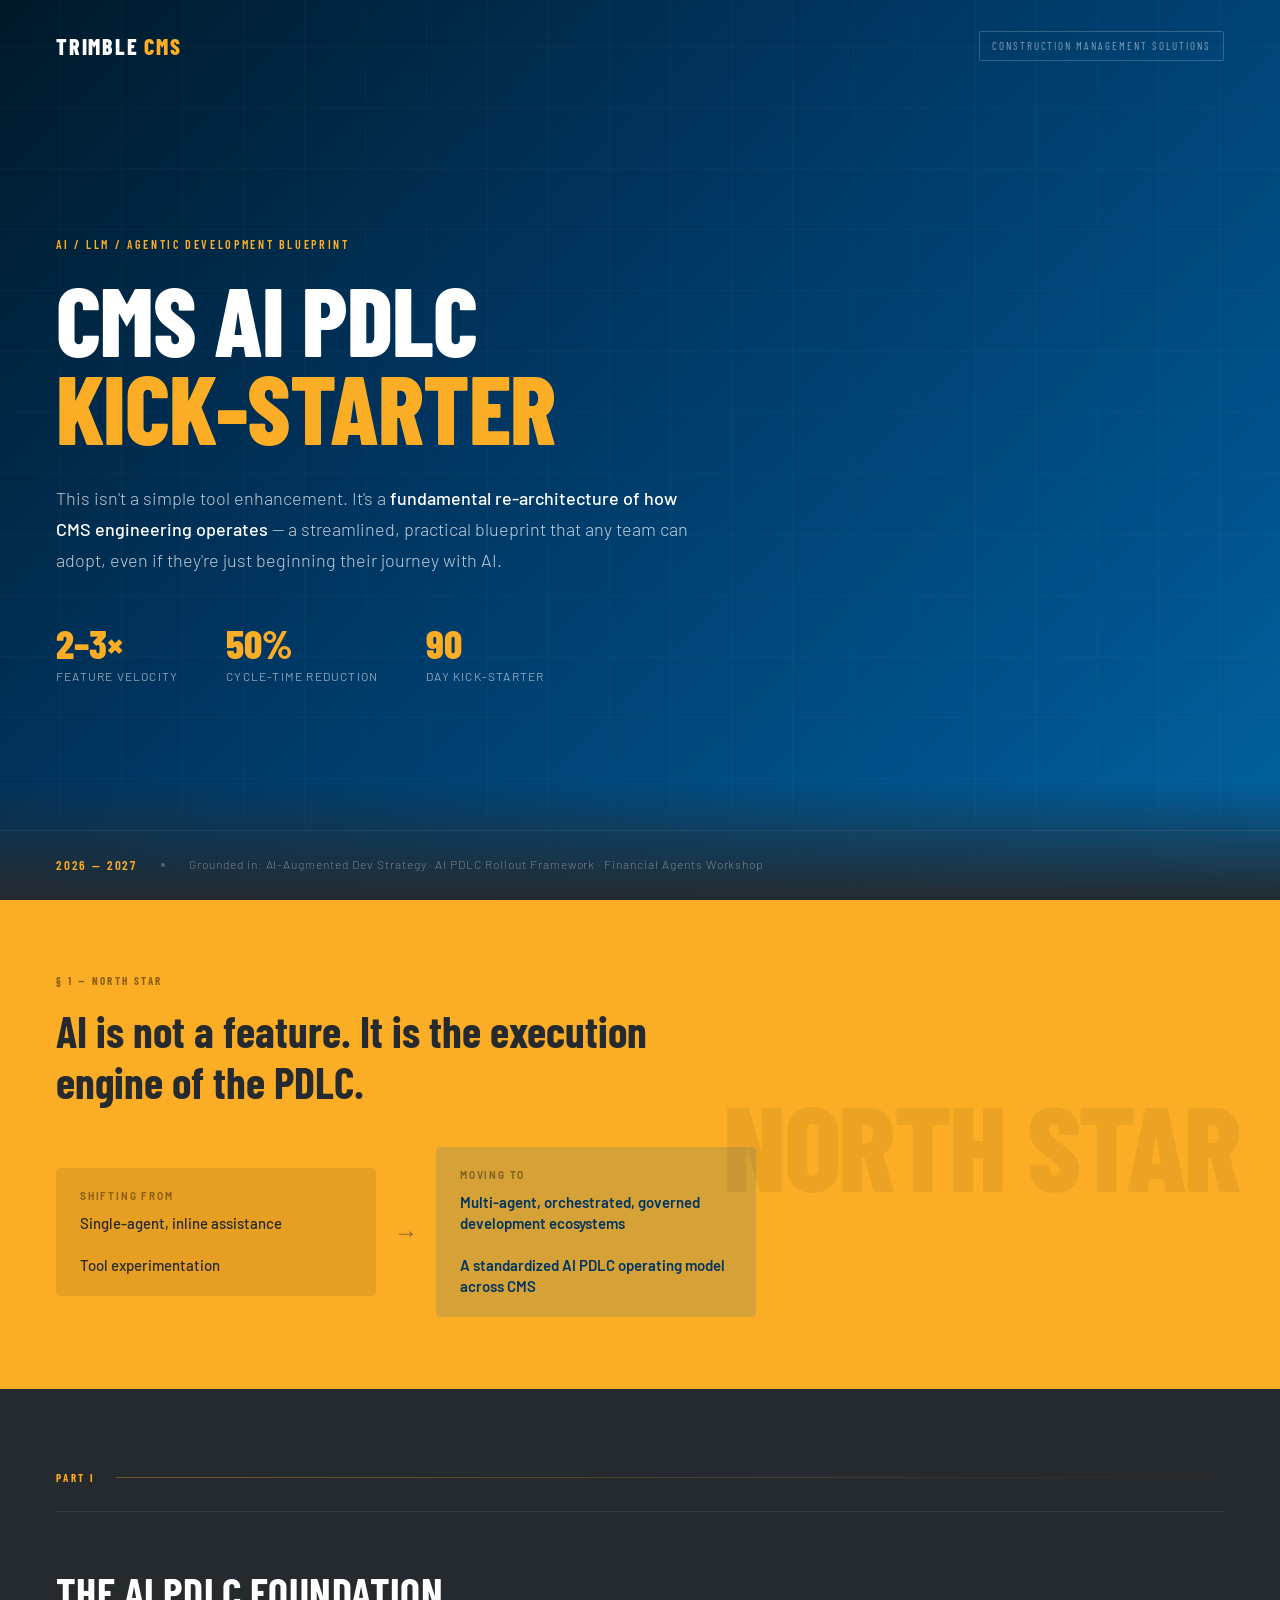
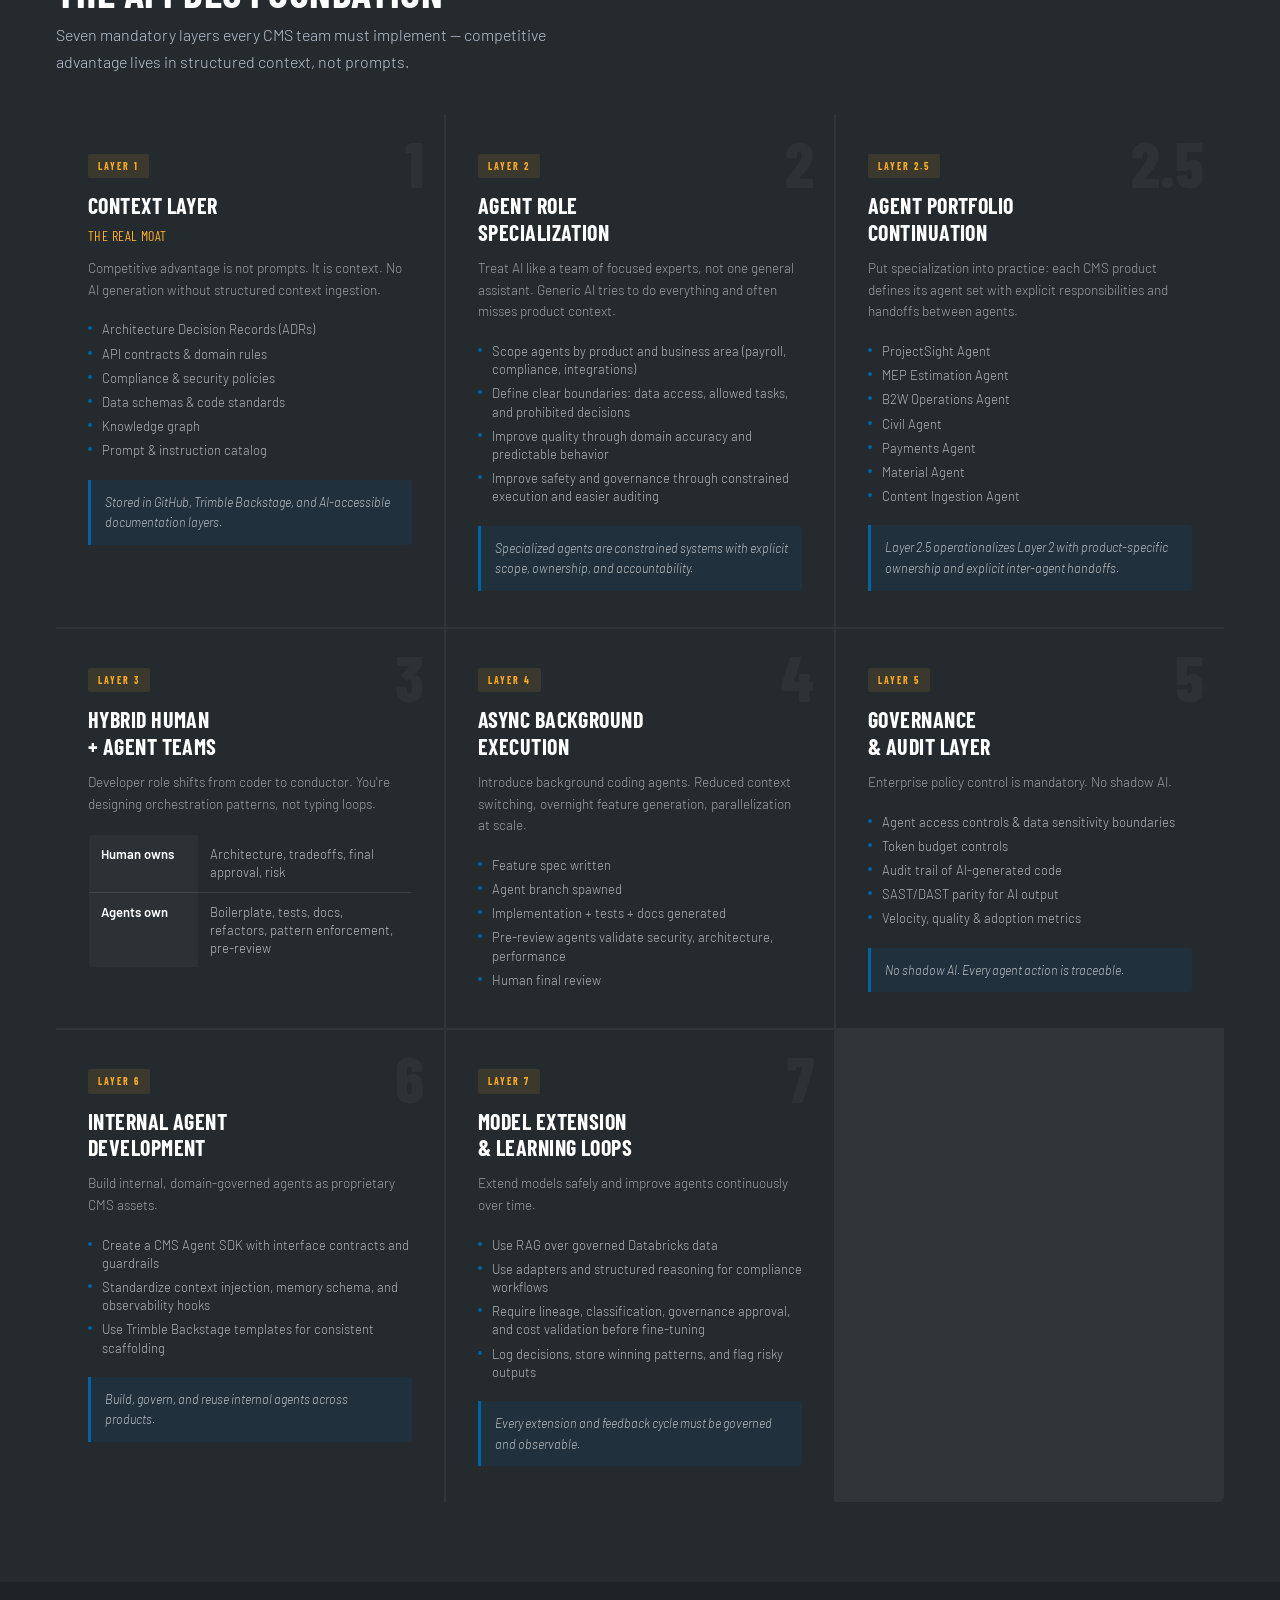
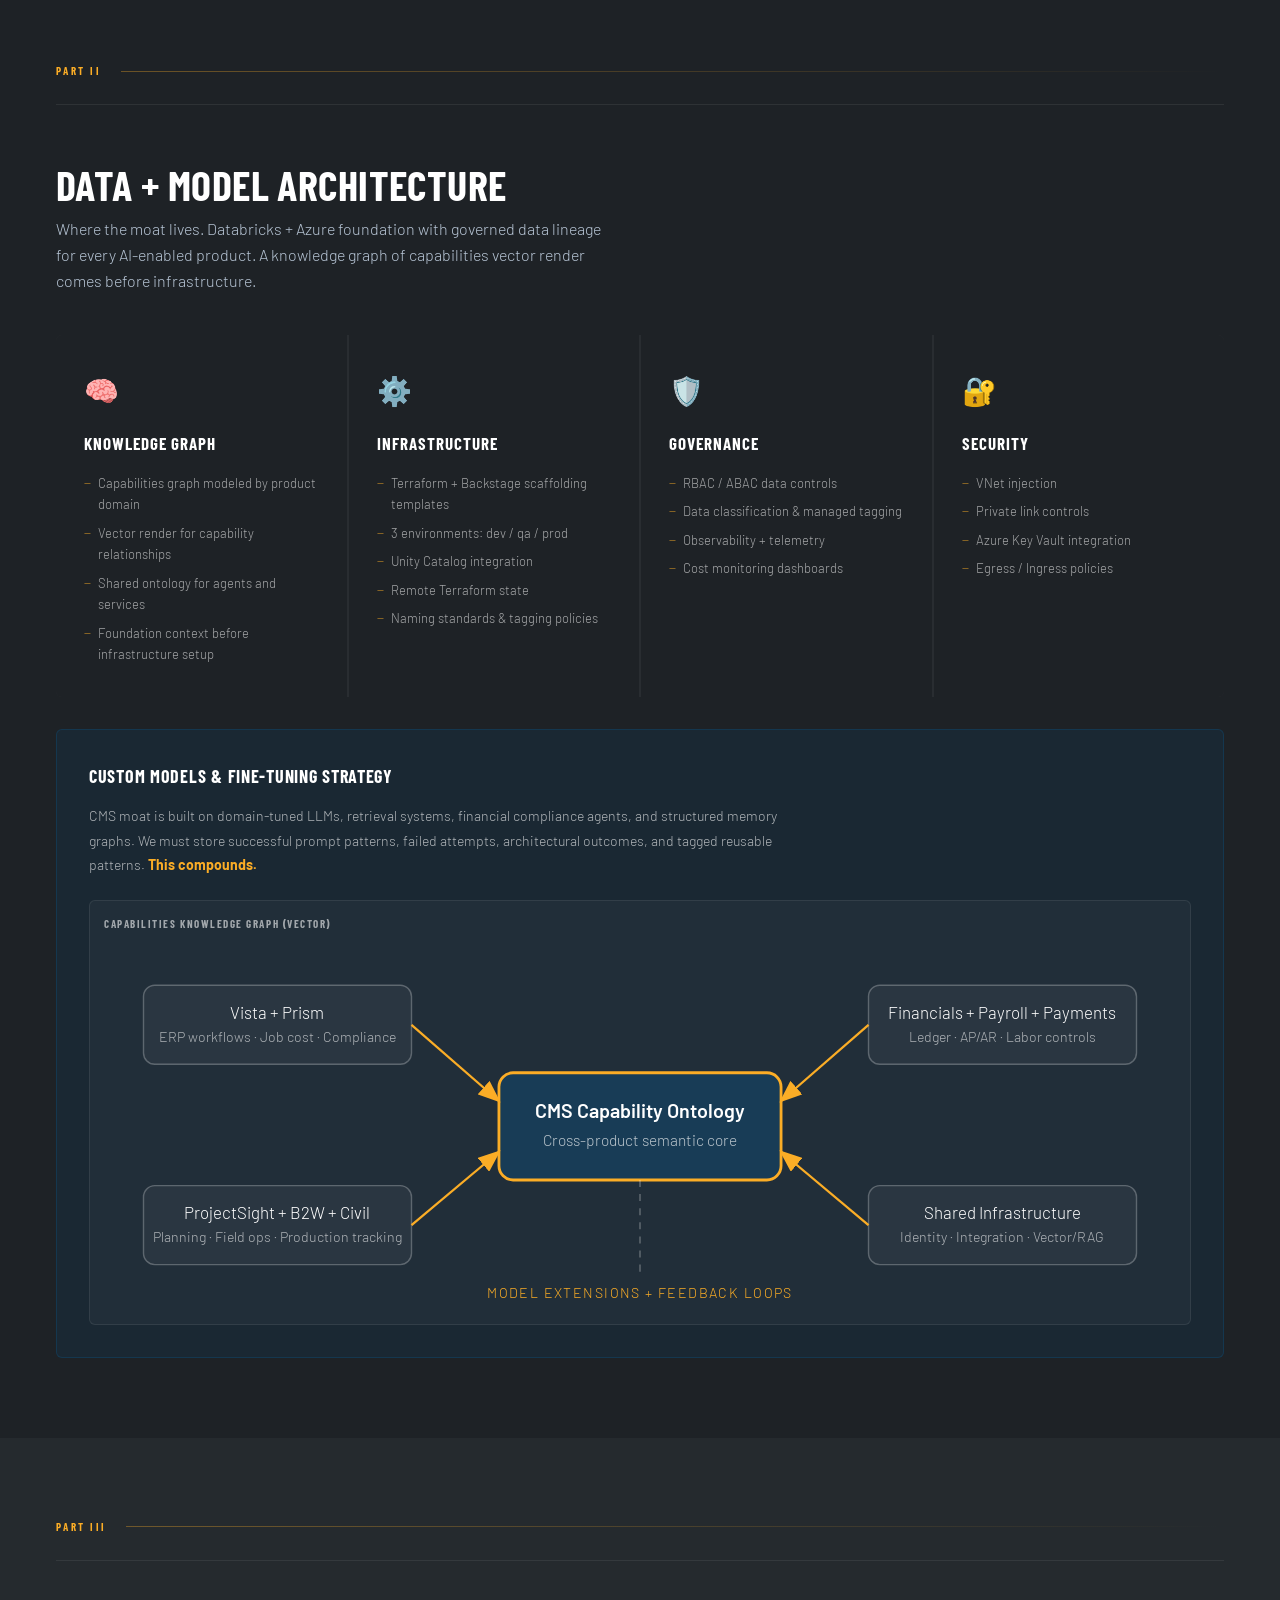
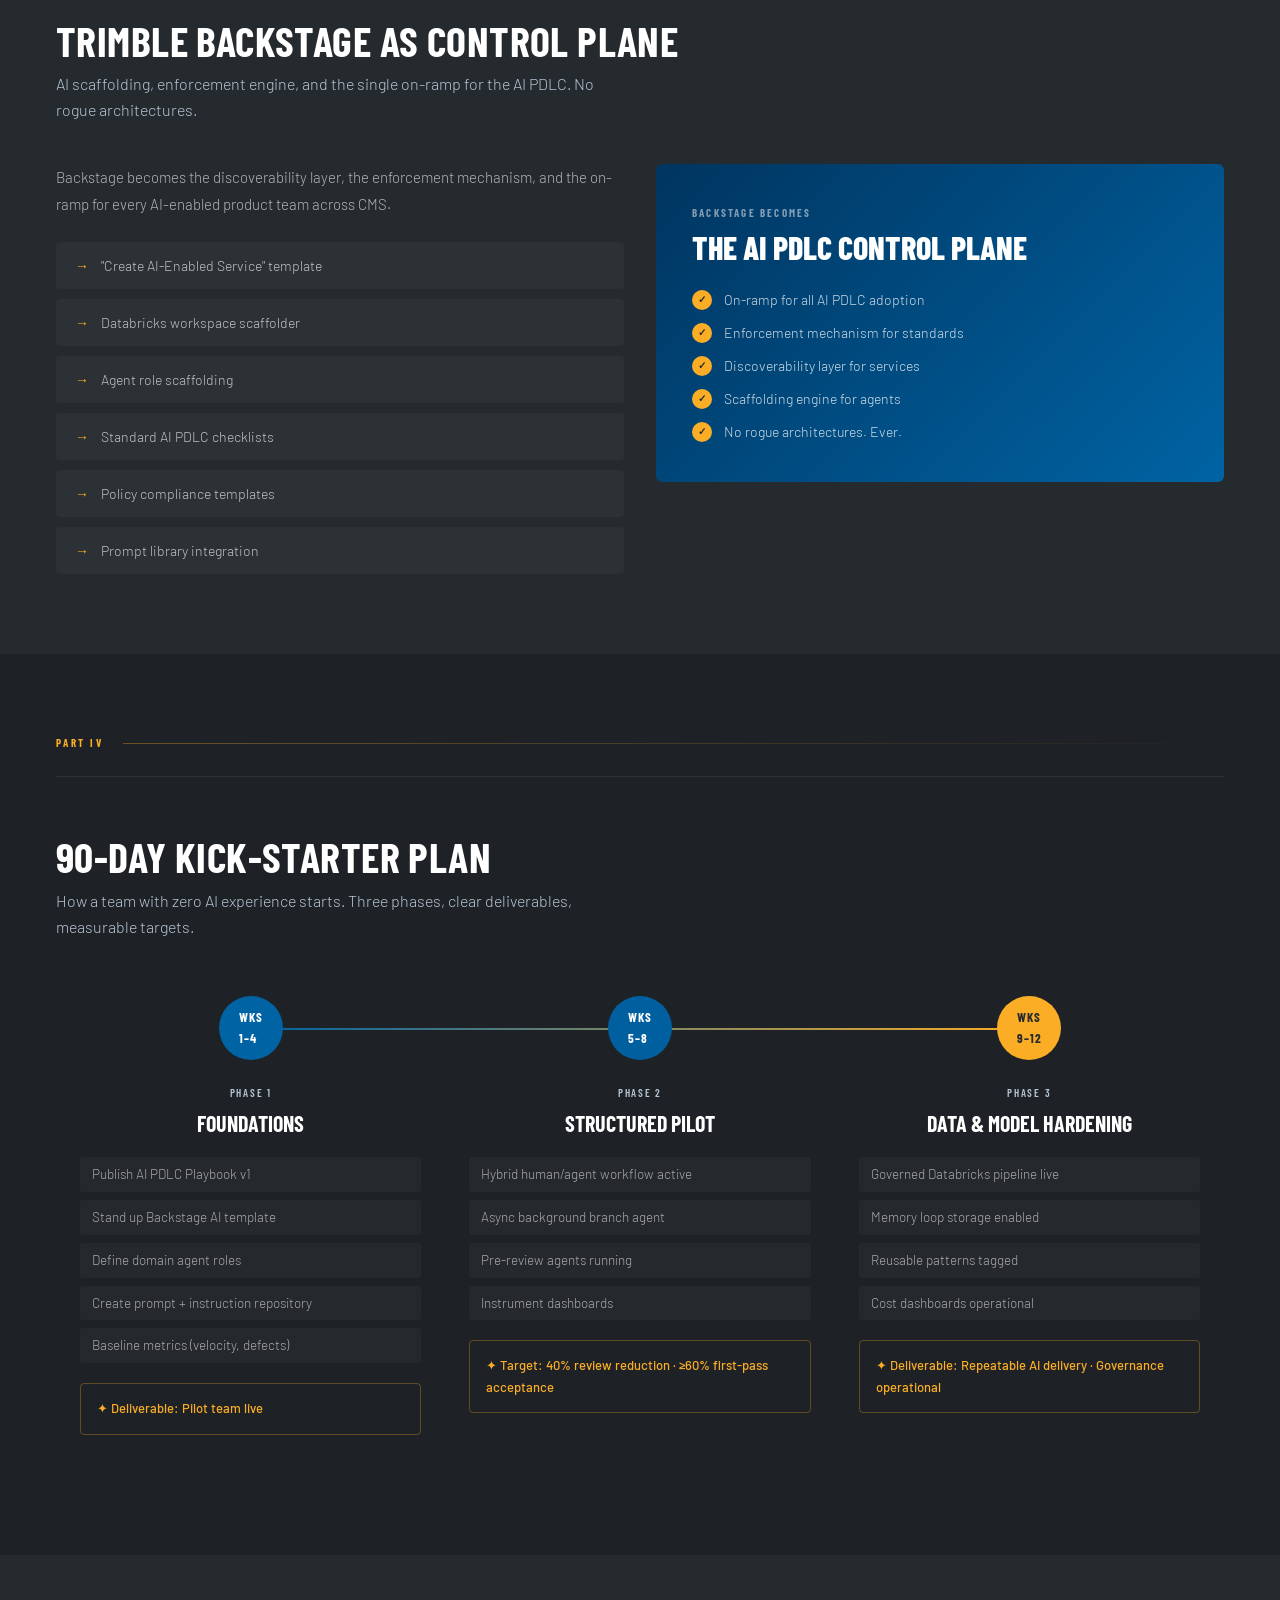
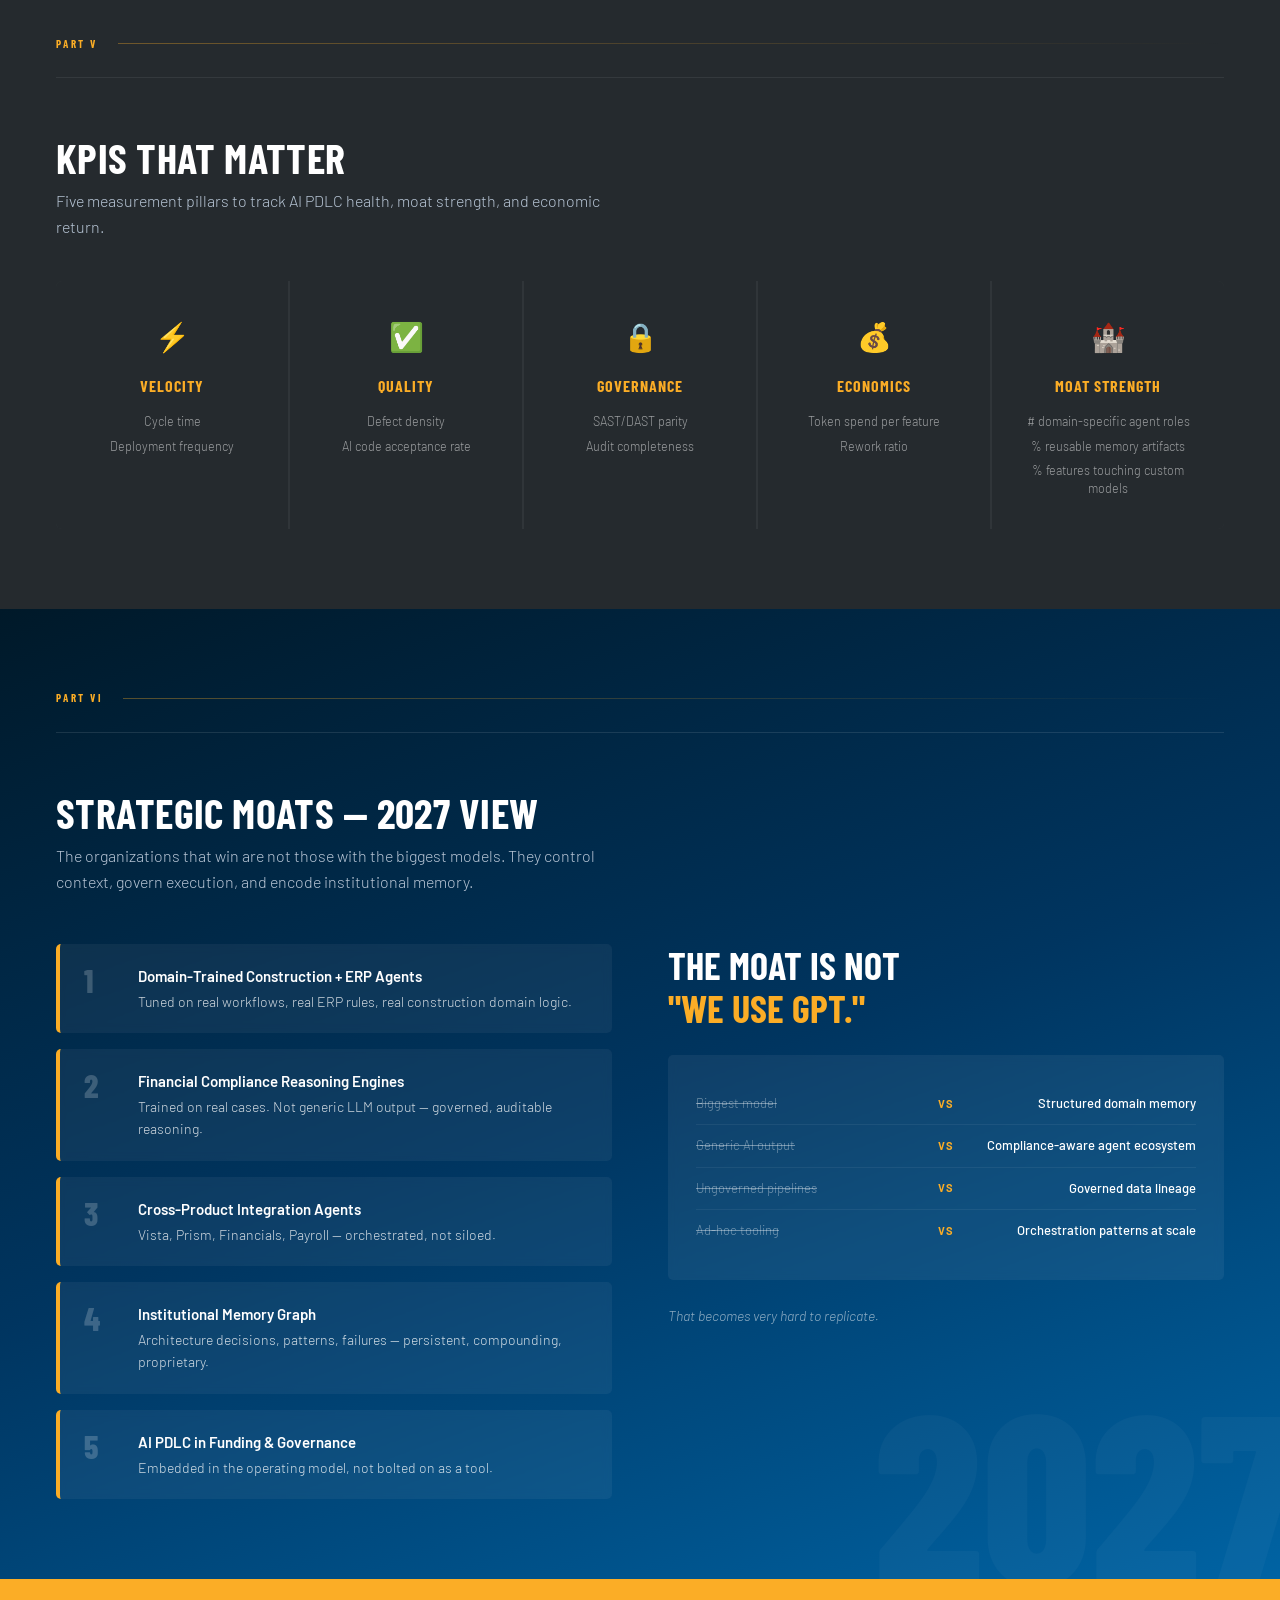
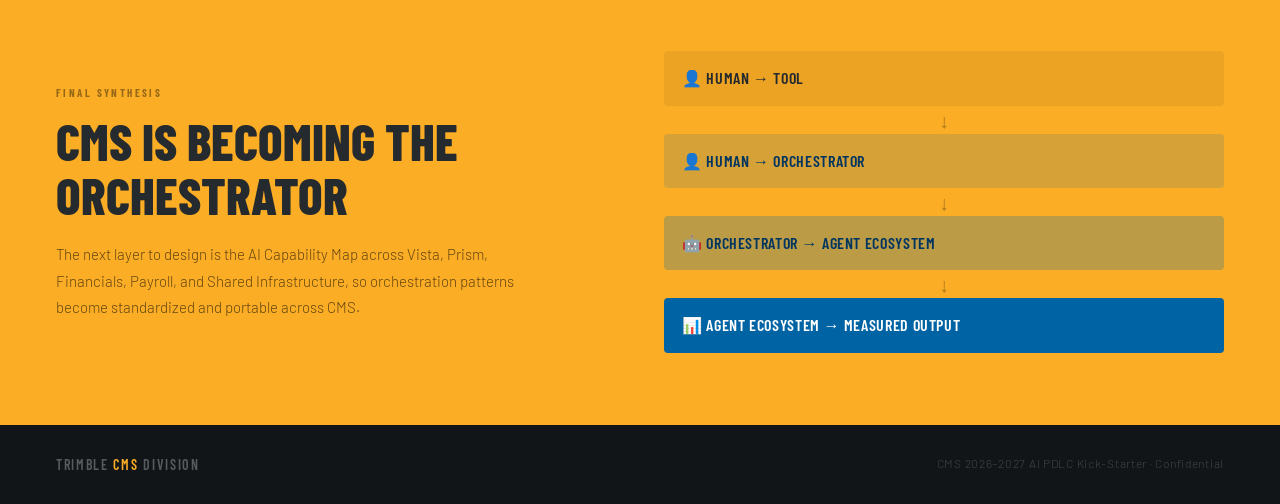
==== commit 011246d2: "Update PDLC blueprint with knowledge graph and capability vector graphic" ====
--- a/cms-ai-pdlc-blueprint.html
+++ b/cms-ai-pdlc-blueprint.html
@@ -2,6 +2,9 @@
 <html lang="en">
 <head>
 <meta charset="UTF-8">
+<meta http-equiv="Cache-Control" content="no-cache, no-store, must-revalidate">
+<meta http-equiv="Pragma" content="no-cache">
+<meta http-equiv="Expires" content="0">
 <meta name="viewport" content="width=device-width, initial-scale=1.0">
 <title>CMS 2026–2027 AI PDLC Blueprint</title>
 <link rel="preconnect" href="https://fonts.googleapis.com">
@@ -487,7 +490,7 @@
   /* ── DATA SECTION ────────────────────────── */
   .infra-grid {
     display: grid;
-    grid-template-columns: repeat(3, 1fr);
+    grid-template-columns: repeat(4, 1fr);
     gap: 2px;
     background: rgba(255,255,255,0.05);
     border-radius: 6px;
@@ -536,6 +539,30 @@
     color: var(--trimble-yellow);
     font-size: 10px;
     top: 1px;
+  }
+
+  .capability-graph-wrap {
+    margin-top: 22px;
+    padding: 14px;
+    background: rgba(255,255,255,0.03);
+    border: 1px solid rgba(255,255,255,0.08);
+    border-radius: 6px;
+  }
+
+  .capability-graph-title {
+    font-family: 'Barlow Condensed', sans-serif;
+    font-size: 11px;
+    font-weight: 700;
+    letter-spacing: 0.14em;
+    text-transform: uppercase;
+    color: rgba(255,255,255,0.58);
+    margin-bottom: 10px;
+  }
+
+  .capability-graph {
+    width: 100%;
+    height: auto;
+    display: block;
   }
 
   /* ── BACKSTAGE ───────────────────────────── */
@@ -1128,6 +1155,7 @@
         <li>API contracts & domain rules</li>
         <li>Compliance & security policies</li>
         <li>Data schemas & code standards</li>
+        <li>Knowledge graph</li>
         <li>Prompt & instruction catalog</li>
       </ul>
       <div class="layer-rule">Stored in GitHub, Trimble Backstage, and AI-accessible documentation layers.</div>
@@ -1137,23 +1165,21 @@
       <div class="layer-num">2</div>
       <div class="layer-tag">Layer 2</div>
       <div class="layer-name">Agent Role<br>Specialization</div>
-      <p class="layer-desc">Move from generic AI to domain agents. Each CMS product defines specialized agents with scope boundaries.</p>
+      <p class="layer-desc">Treat AI like a team of focused experts, not one general assistant. Generic AI tries to do everything and often misses product context.</p>
       <ul class="layer-items">
-        <li>Vista Smart Payroll Agent</li>
-        <li>Prism ERP Smart Payroll Agent</li>
-        <li>Financial Forecast, Predictive Agent</li>
-        <li>Payroll Compliance Agent</li>
-        <li>Shared Infrastructure Agent</li>
-        <li>Integration Agent</li>
-      </ul>
-      <div class="layer-rule">Agents are parameterized, constrained execution systems — not magic.</div>
+        <li>Scope agents by product and business area (payroll, compliance, integrations)</li>
+        <li>Define clear boundaries: data access, allowed tasks, and prohibited decisions</li>
+        <li>Improve quality through domain accuracy and predictable behavior</li>
+        <li>Improve safety and governance through constrained execution and easier auditing</li>
+      </ul>
+      <div class="layer-rule">Specialized agents are constrained systems with explicit scope, ownership, and accountability.</div>
     </div>
 
     <div class="layer-card">
       <div class="layer-num">2.5</div>
       <div class="layer-tag">Layer 2.5</div>
       <div class="layer-name">Agent Portfolio<br>Continuation</div>
-      <p class="layer-desc">Expand domain coverage with product-specific agents across additional CMS platforms and workflows.</p>
+      <p class="layer-desc">Put specialization into practice: each CMS product defines its agent set with explicit responsibilities and handoffs between agents.</p>
       <ul class="layer-items">
         <li>ProjectSight Agent</li>
         <li>MEP Estimation Agent</li>
@@ -1163,7 +1189,7 @@
         <li>Material Agent</li>
         <li>Content Ingestion Agent</li>
       </ul>
-      <div class="layer-rule">Layer 2.5 extends Layer 2 with broader product and workflow coverage.</div>
+      <div class="layer-rule">Layer 2.5 operationalizes Layer 2 with product-specific ownership and explicit inter-agent handoffs.</div>
     </div>
 
     <div class="layer-card">
@@ -1250,9 +1276,19 @@
     <div class="part-line"></div>
   </div>
   <h2 class="part-title">Data + Model Architecture</h2>
-  <p class="part-desc">Where the moat lives. Databricks + Azure foundation with governed data lineage for every AI-enabled product.</p>
+  <p class="part-desc">Where the moat lives. Databricks + Azure foundation with governed data lineage for every AI-enabled product. A knowledge graph of capabilities vector render comes before infrastructure.</p>
 
   <div style="margin-top:40px;" class="infra-grid">
+    <div class="infra-block">
+      <div class="infra-icon">🧠</div>
+      <div class="infra-title">Knowledge Graph</div>
+      <ul class="infra-items">
+        <li>Capabilities graph modeled by product domain</li>
+        <li>Vector render for capability relationships</li>
+        <li>Shared ontology for agents and services</li>
+        <li>Foundation context before infrastructure setup</li>
+      </ul>
+    </div>
     <div class="infra-block">
       <div class="infra-icon">⚙️</div>
       <div class="infra-title">Infrastructure</div>
@@ -1289,6 +1325,44 @@
   <div style="margin-top:32px; padding:32px; background:rgba(0,99,163,0.1); border-radius:6px; border:1px solid rgba(0,99,163,0.25);">
     <p style="font-family:'Barlow Condensed',sans-serif; font-size:18px; font-weight:700; color:white; text-transform:uppercase; letter-spacing:0.04em; margin-bottom:12px;">Custom Models & Fine-Tuning Strategy</p>
     <p style="font-size:14px; color:rgba(255,255,255,0.65); line-height:1.75; max-width:700px;">CMS moat is built on domain-tuned LLMs, retrieval systems, financial compliance agents, and structured memory graphs. We must store successful prompt patterns, failed attempts, architectural outcomes, and tagged reusable patterns. <strong style="color:var(--trimble-yellow)">This compounds.</strong></p>
+    <div class="capability-graph-wrap">
+      <p class="capability-graph-title">Capabilities Knowledge Graph (Vector)</p>
+      <svg class="capability-graph" viewBox="0 0 760 260" role="img" aria-label="CMS capabilities knowledge graph linking product domains and shared infrastructure to a central ontology" xmlns="http://www.w3.org/2000/svg">
+        <defs>
+          <marker id="cap-arrow" markerWidth="10" markerHeight="8" refX="9" refY="4" orient="auto">
+            <path d="M0,0 L10,4 L0,8 Z" fill="var(--trimble-yellow)" />
+          </marker>
+        </defs>
+
+        <rect x="280" y="92" width="200" height="76" rx="10" fill="rgba(0,99,163,0.28)" stroke="var(--trimble-yellow)" stroke-width="2"/>
+        <text x="380" y="124" text-anchor="middle" fill="white" font-size="14" font-family="Barlow, sans-serif" font-weight="600">CMS Capability Ontology</text>
+        <text x="380" y="144" text-anchor="middle" fill="rgba(255,255,255,0.7)" font-size="11" font-family="Barlow, sans-serif">Cross-product semantic core</text>
+
+        <rect x="28" y="30" width="190" height="56" rx="8" fill="rgba(255,255,255,0.04)" stroke="rgba(255,255,255,0.26)"/>
+        <text x="123" y="54" text-anchor="middle" fill="white" font-size="12" font-family="Barlow, sans-serif">Vista + Prism</text>
+        <text x="123" y="70" text-anchor="middle" fill="rgba(255,255,255,0.62)" font-size="10" font-family="Barlow, sans-serif">ERP workflows · Job cost · Compliance</text>
+
+        <rect x="28" y="172" width="190" height="56" rx="8" fill="rgba(255,255,255,0.04)" stroke="rgba(255,255,255,0.26)"/>
+        <text x="123" y="196" text-anchor="middle" fill="white" font-size="12" font-family="Barlow, sans-serif">ProjectSight + B2W + Civil</text>
+        <text x="123" y="212" text-anchor="middle" fill="rgba(255,255,255,0.62)" font-size="10" font-family="Barlow, sans-serif">Planning · Field ops · Production tracking</text>
+
+        <rect x="542" y="30" width="190" height="56" rx="8" fill="rgba(255,255,255,0.04)" stroke="rgba(255,255,255,0.26)"/>
+        <text x="637" y="54" text-anchor="middle" fill="white" font-size="12" font-family="Barlow, sans-serif">Financials + Payroll + Payments</text>
+        <text x="637" y="70" text-anchor="middle" fill="rgba(255,255,255,0.62)" font-size="10" font-family="Barlow, sans-serif">Ledger · AP/AR · Labor controls</text>
+
+        <rect x="542" y="172" width="190" height="56" rx="8" fill="rgba(255,255,255,0.04)" stroke="rgba(255,255,255,0.26)"/>
+        <text x="637" y="196" text-anchor="middle" fill="white" font-size="12" font-family="Barlow, sans-serif">Shared Infrastructure</text>
+        <text x="637" y="212" text-anchor="middle" fill="rgba(255,255,255,0.62)" font-size="10" font-family="Barlow, sans-serif">Identity · Integration · Vector/RAG</text>
+
+        <line x1="218" y1="58" x2="280" y2="112" stroke="var(--trimble-yellow)" stroke-width="1.6" marker-end="url(#cap-arrow)"/>
+        <line x1="218" y1="200" x2="280" y2="148" stroke="var(--trimble-yellow)" stroke-width="1.6" marker-end="url(#cap-arrow)"/>
+        <line x1="542" y1="58" x2="480" y2="112" stroke="var(--trimble-yellow)" stroke-width="1.6" marker-end="url(#cap-arrow)"/>
+        <line x1="542" y1="200" x2="480" y2="148" stroke="var(--trimble-yellow)" stroke-width="1.6" marker-end="url(#cap-arrow)"/>
+
+        <line x1="380" y1="168" x2="380" y2="238" stroke="rgba(255,255,255,0.3)" stroke-dasharray="5 5"/>
+        <text x="380" y="252" text-anchor="middle" fill="var(--trimble-yellow)" font-size="10" font-family="Barlow, sans-serif" letter-spacing="1">MODEL EXTENSIONS + FEEDBACK LOOPS</text>
+      </svg>
+    </div>
   </div>
 </section>
 
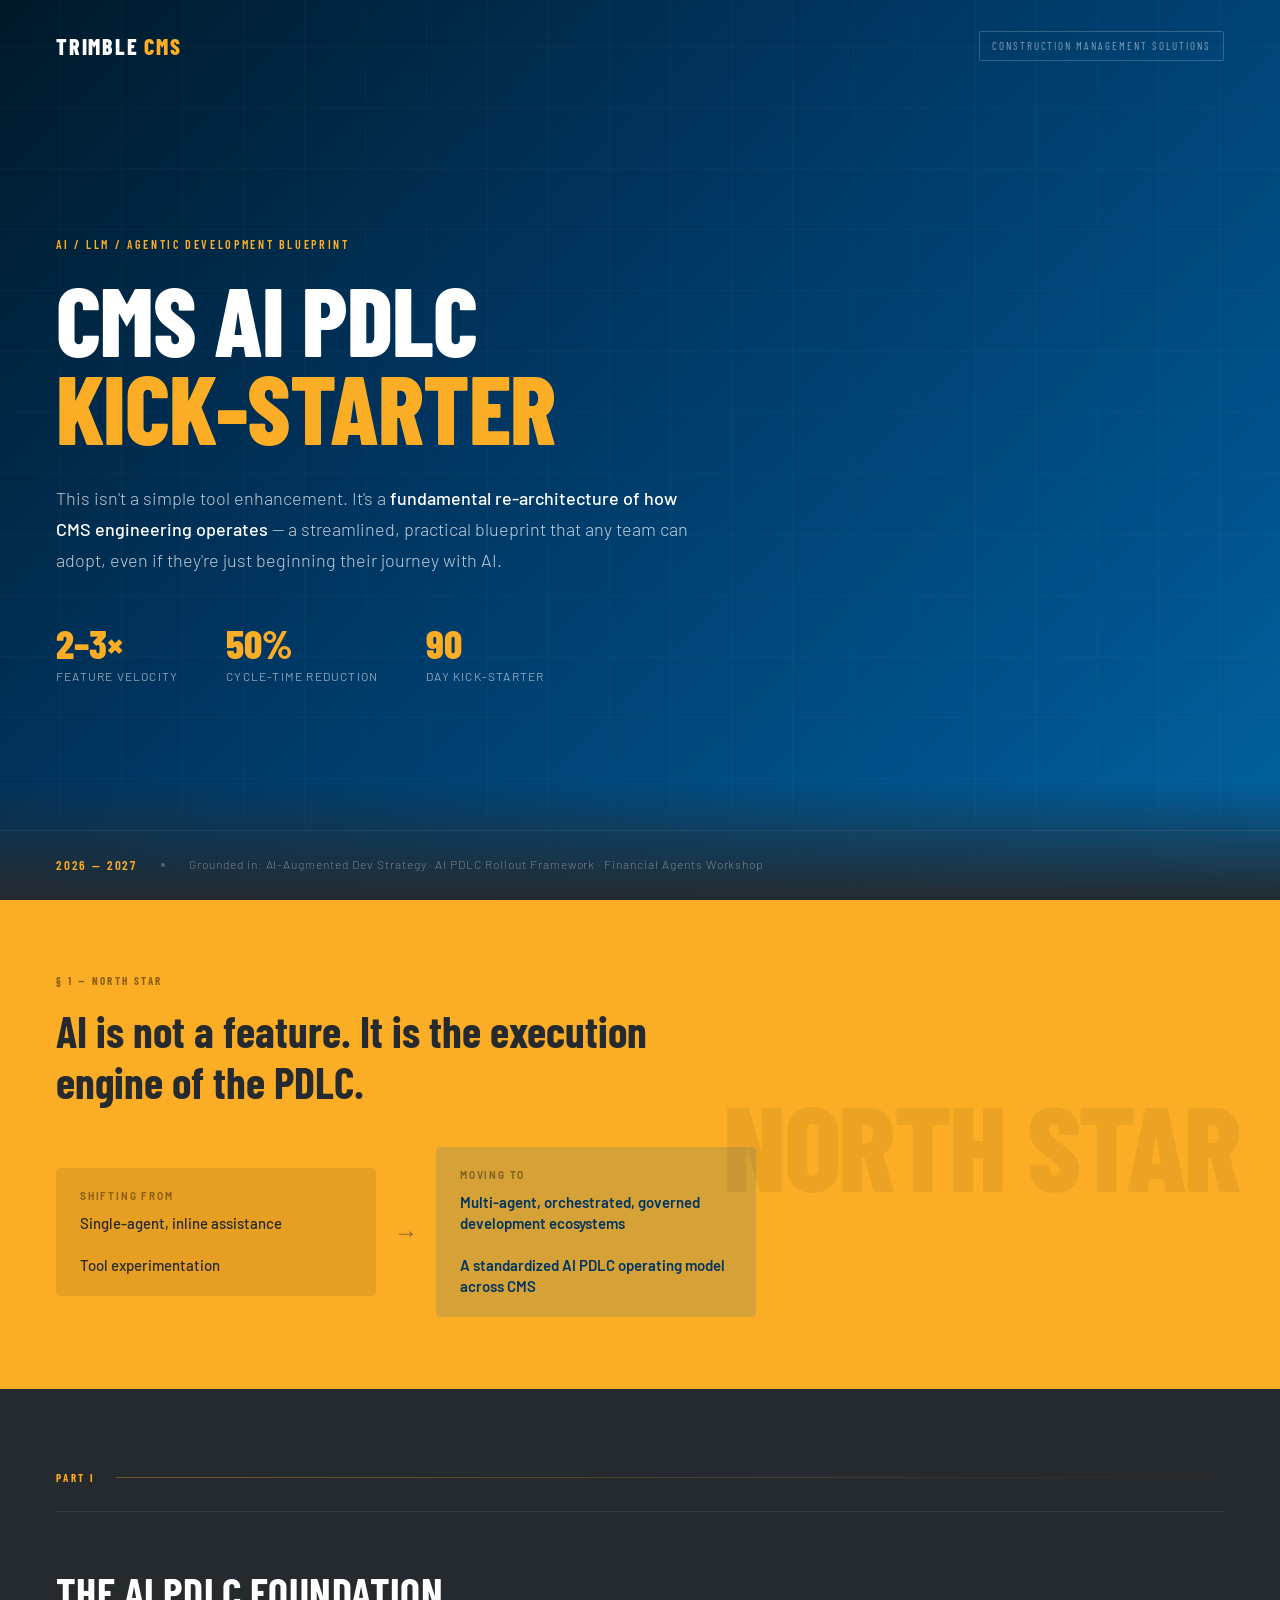
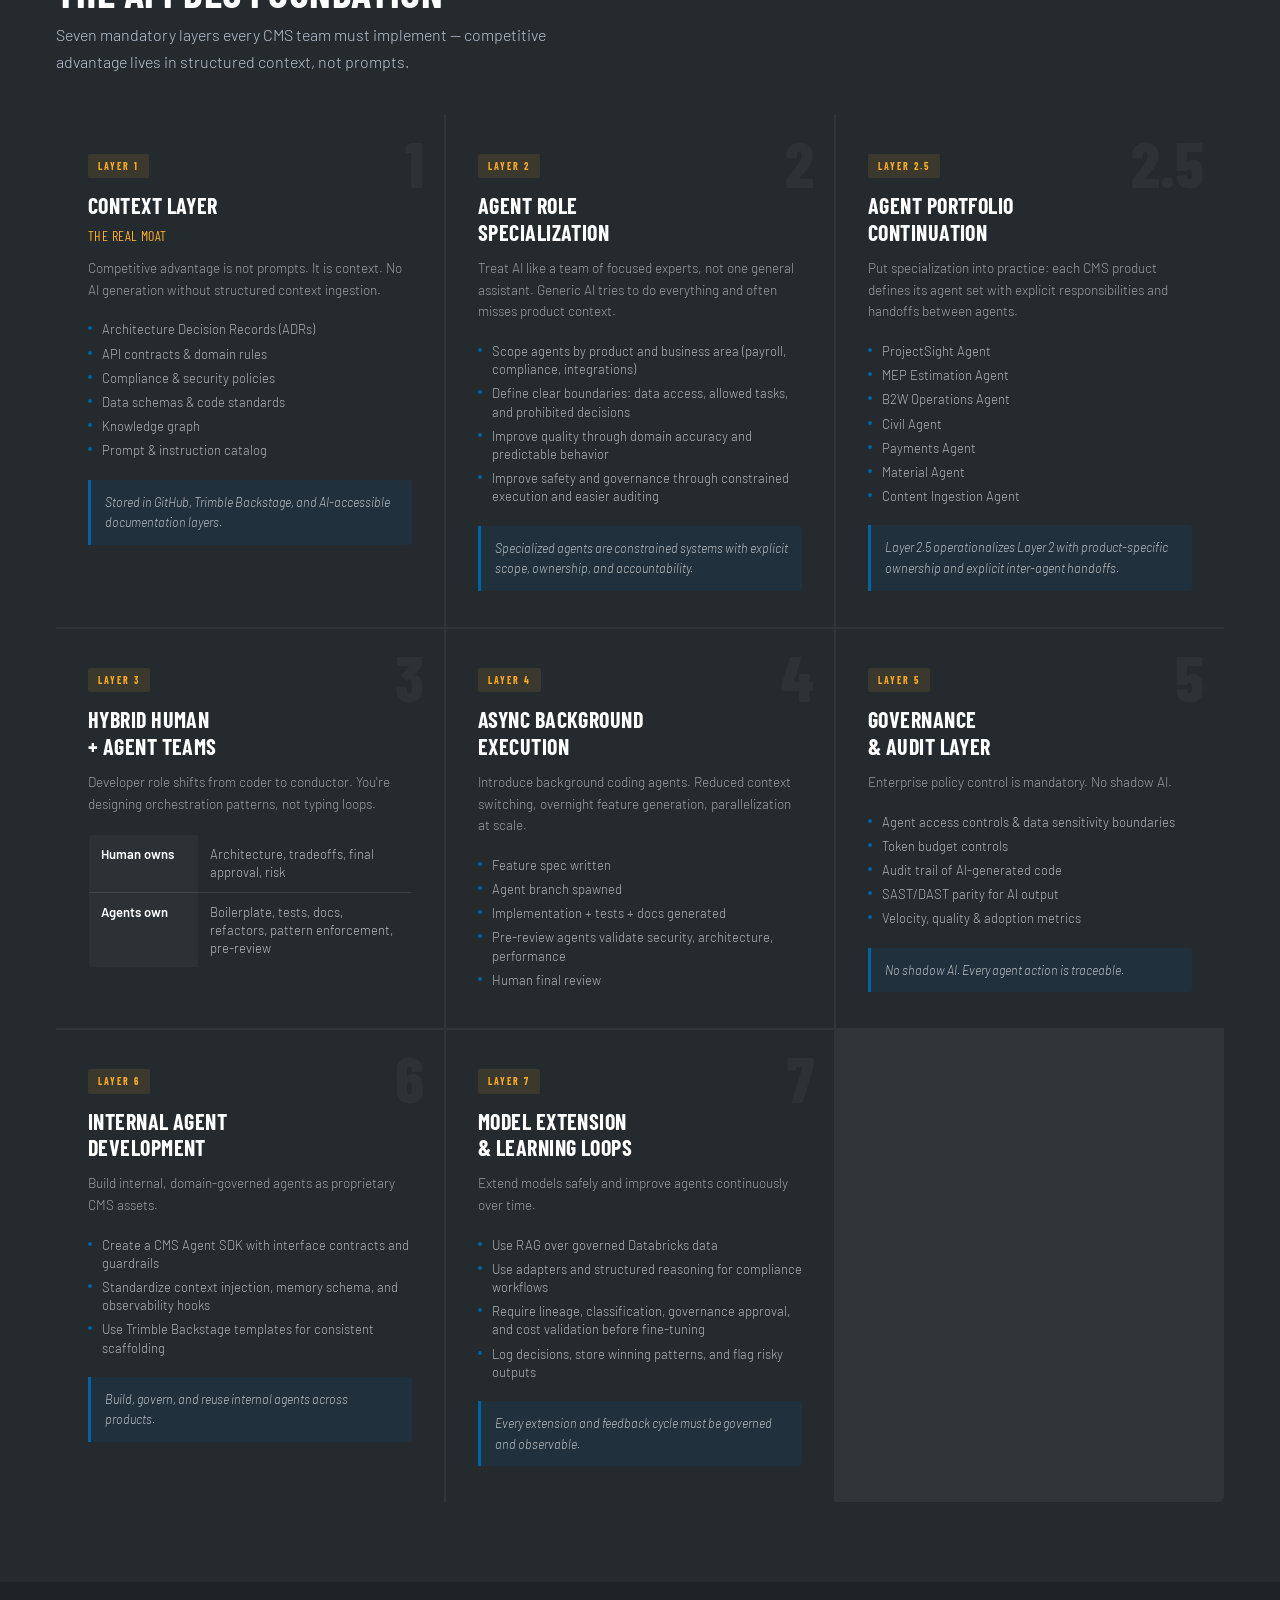
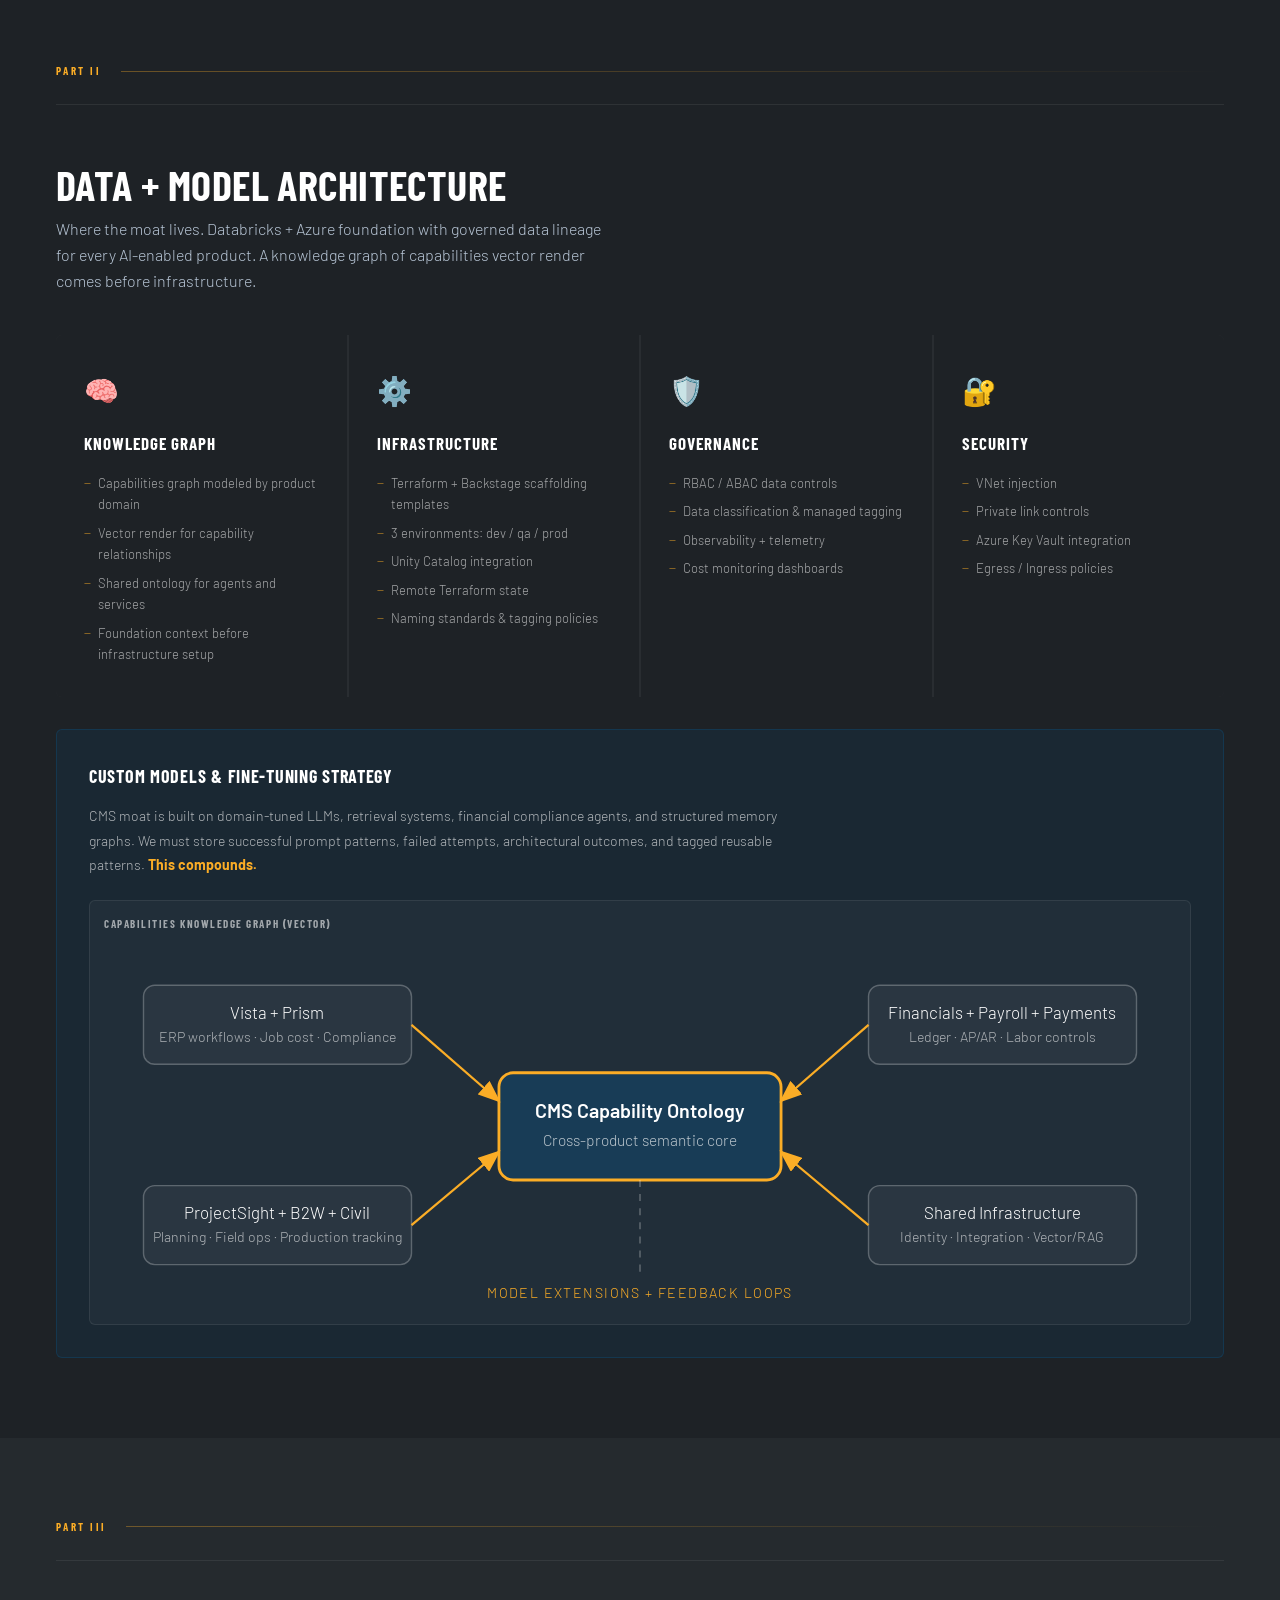
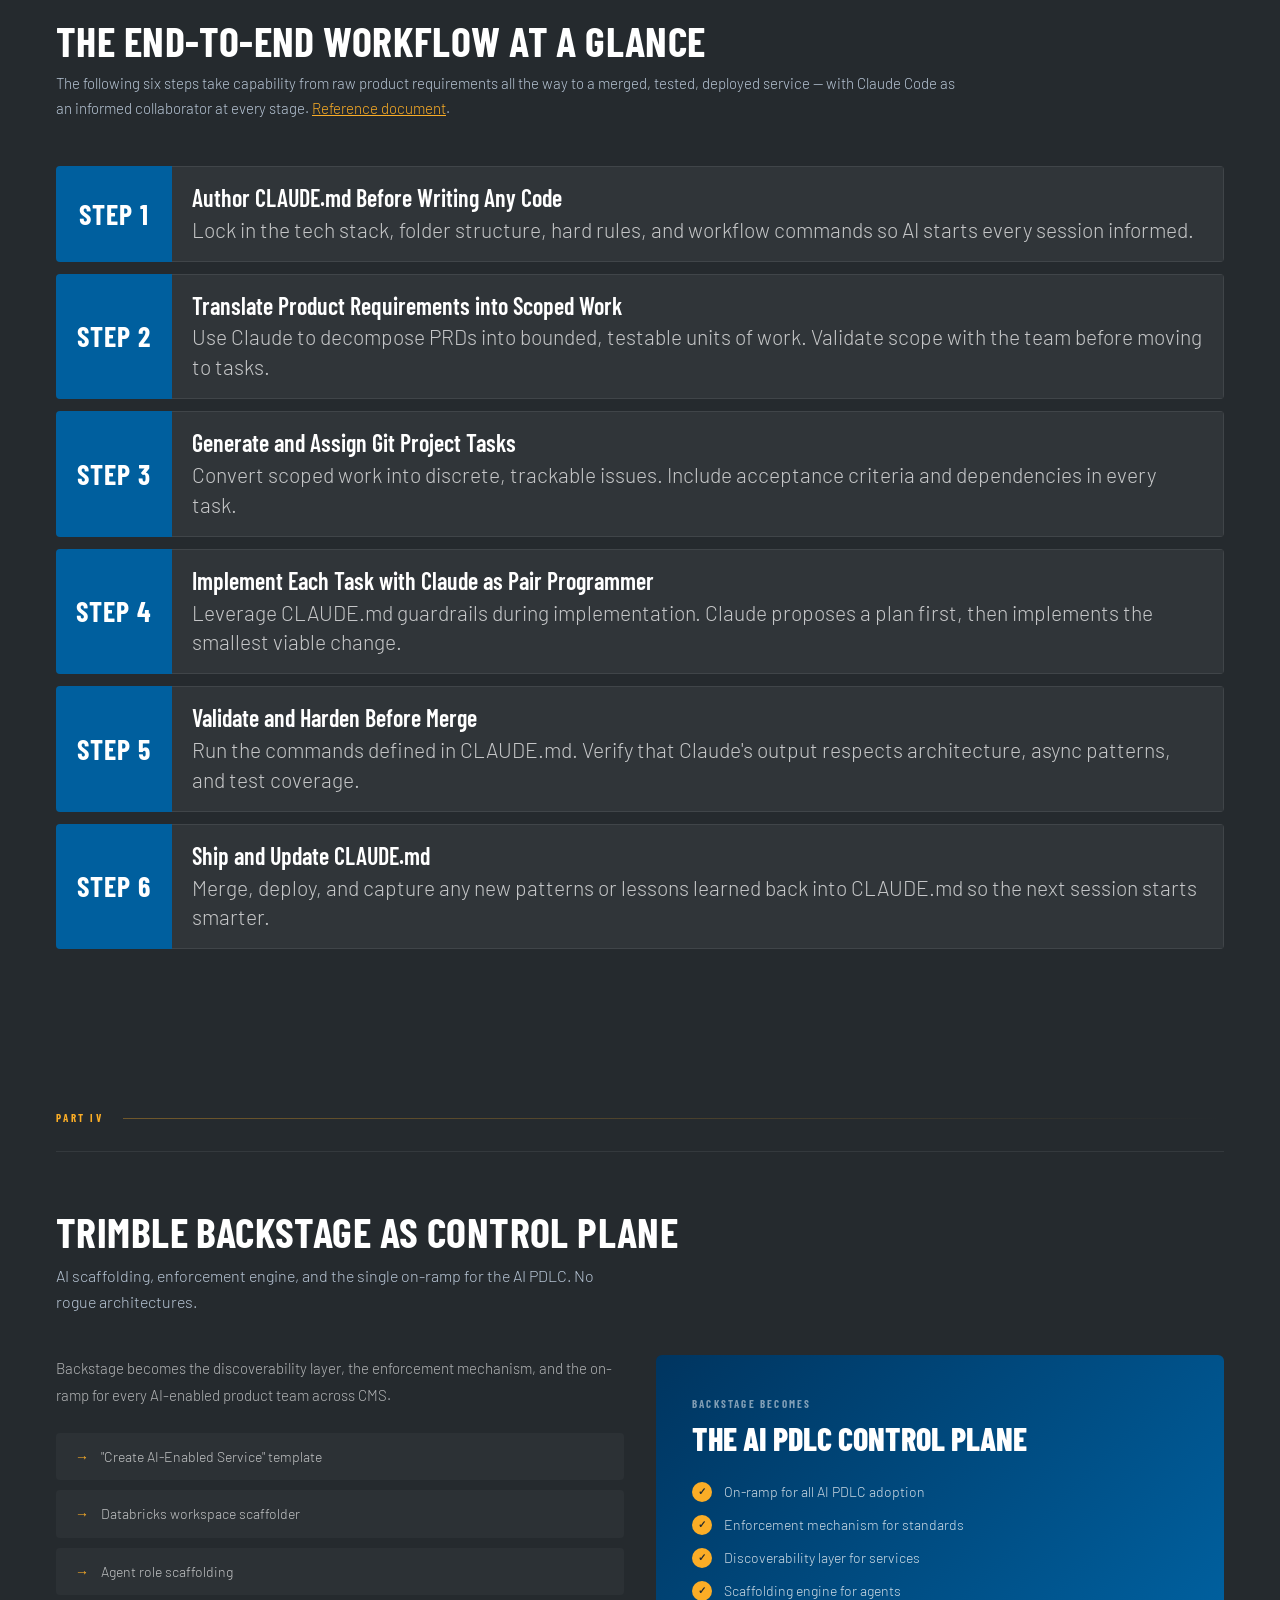
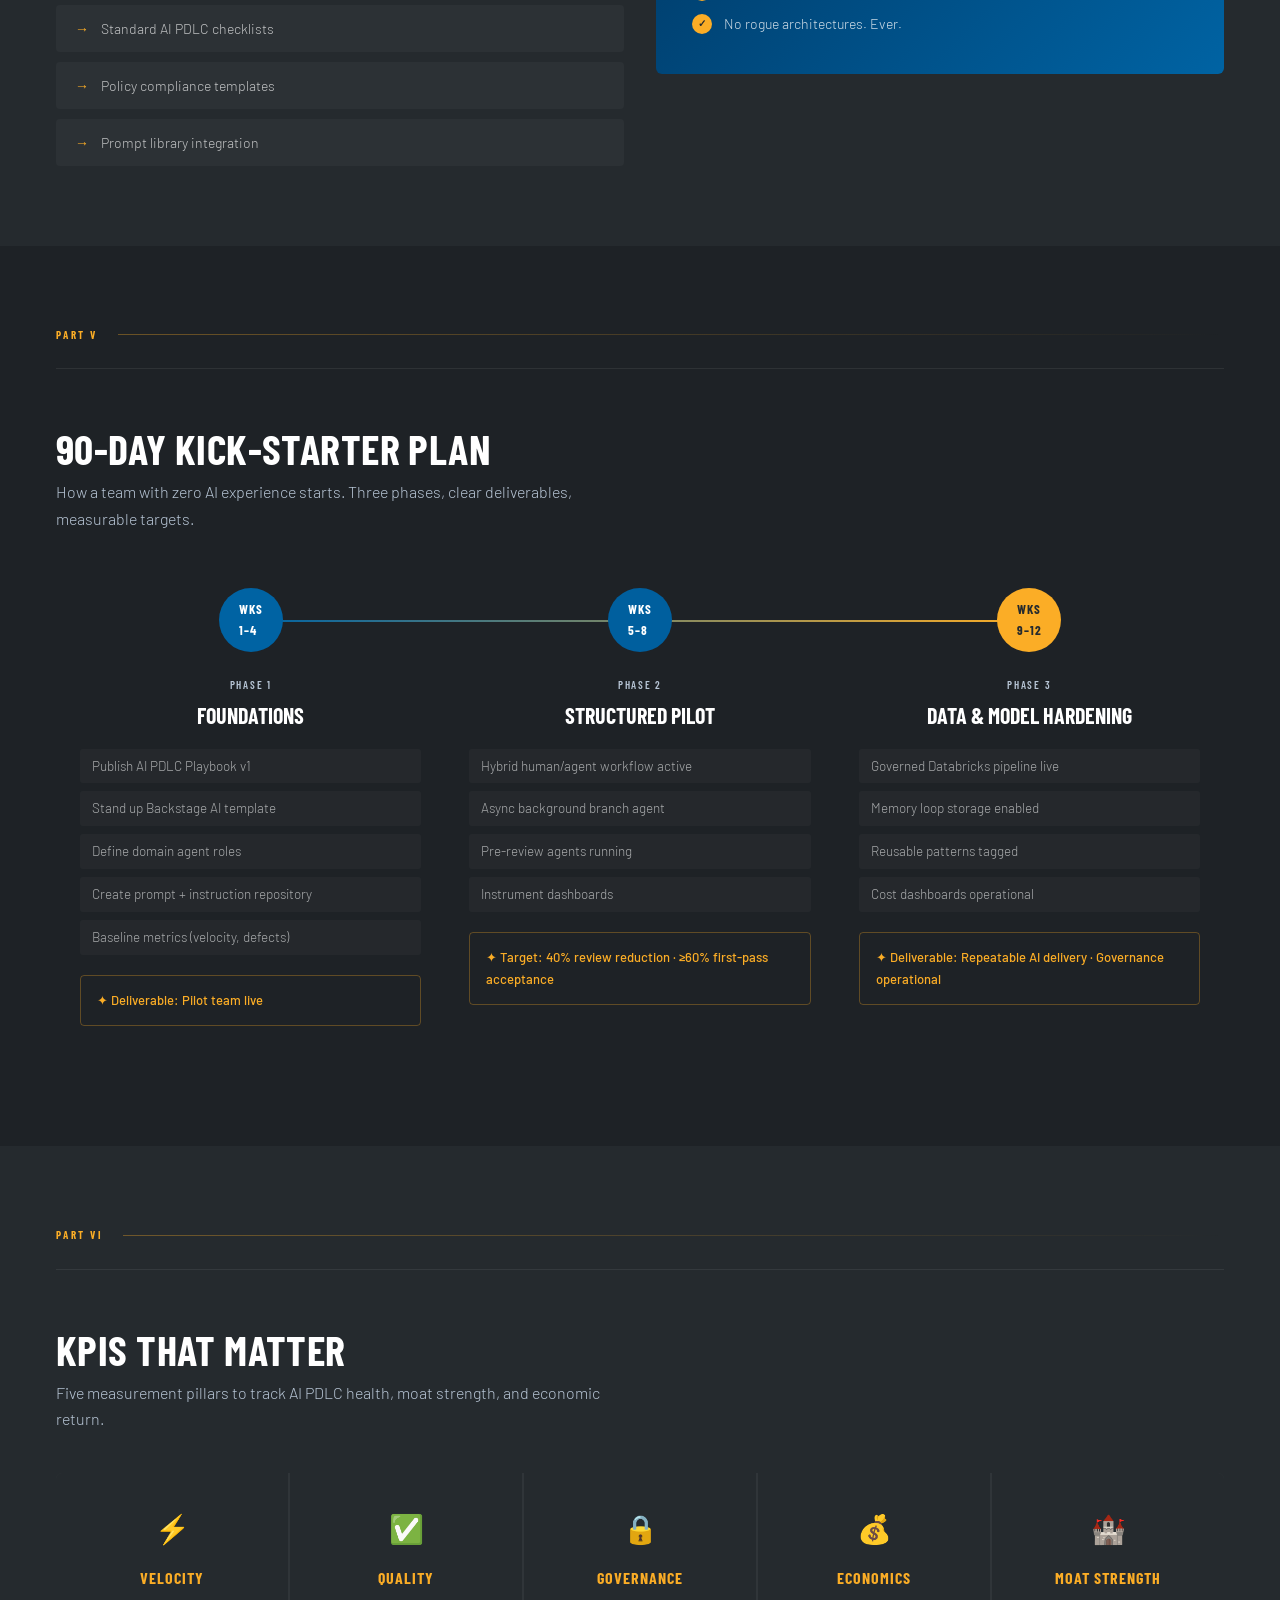
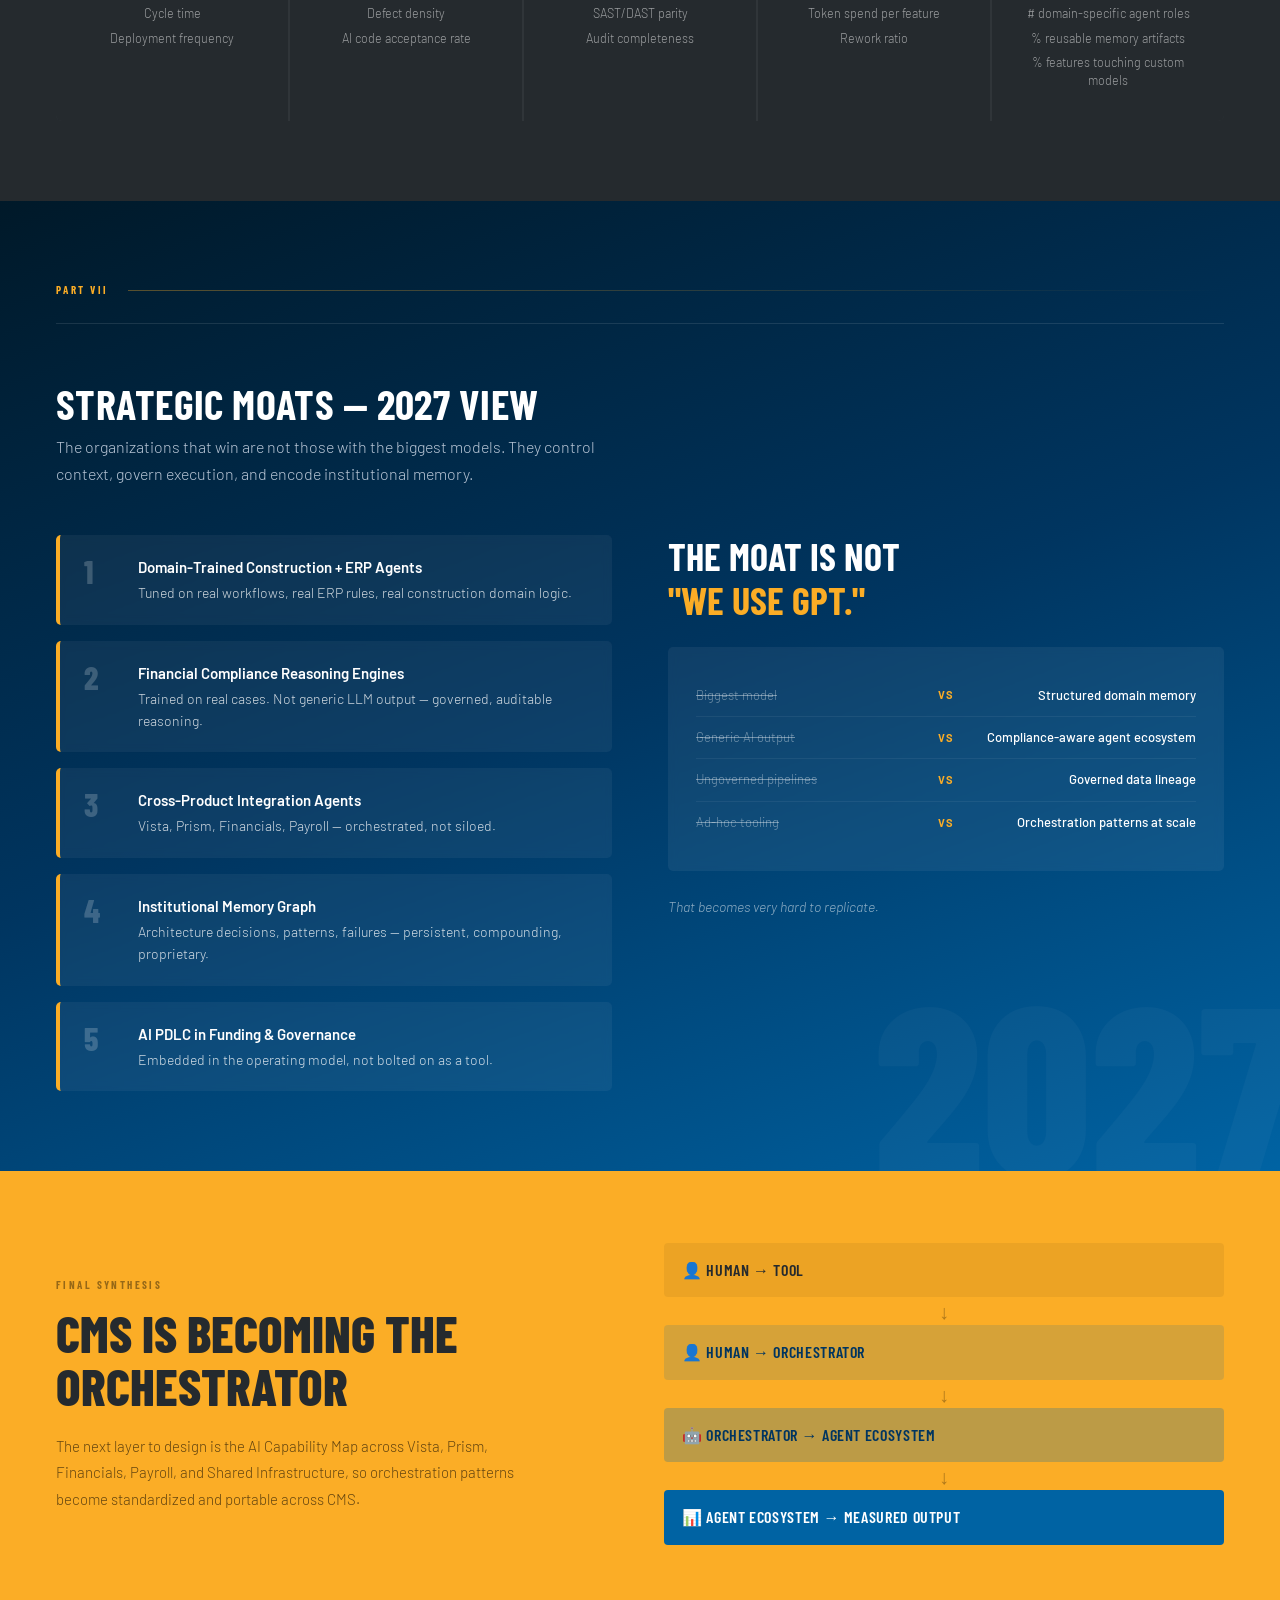
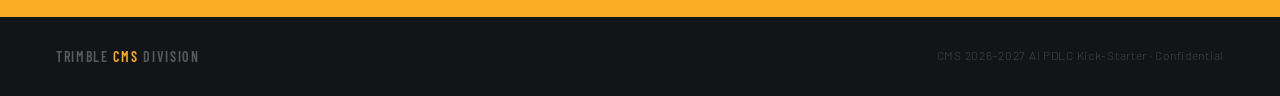
==== commit de8de9ab: "Add workflow reference link and standardize link color" ====
--- a/cms-ai-pdlc-blueprint.html
+++ b/cms-ai-pdlc-blueprint.html
@@ -39,6 +39,15 @@
     overflow-x: hidden;
   }
 
+  a {
+    color: var(--trimble-yellow);
+  }
+
+  a:hover,
+  a:focus-visible {
+    color: var(--trimble-yellow-light);
+  }
+
   /* ── HERO ────────────────────────────────── */
   .hero {
     min-height: 100vh;
@@ -939,6 +948,75 @@
     font-weight: 500;
     flex: 1;
     text-align: right;
+  }
+
+  /* ── WORKFLOW GLANCE ───────────────────── */
+  .workflow-glance {
+    margin-top: 44px;
+    display: flex;
+    flex-direction: column;
+    gap: 12px;
+  }
+
+  .workflow-row {
+    display: grid;
+    grid-template-columns: 116px 1fr;
+    border-radius: 4px;
+    overflow: hidden;
+  }
+
+  .workflow-step {
+    background: var(--trimble-blue-mid);
+    color: var(--white);
+    font-family: 'Barlow Condensed', sans-serif;
+    font-size: 28px;
+    font-weight: 700;
+    letter-spacing: 0.04em;
+    text-transform: uppercase;
+    display: flex;
+    align-items: center;
+    justify-content: center;
+    line-height: 1;
+    min-height: 88px;
+  }
+
+  .workflow-content {
+    background: rgba(255,255,255,0.05);
+    border: 1px solid rgba(255,255,255,0.08);
+    border-left: none;
+    padding: 18px 20px 16px;
+  }
+
+  .workflow-title {
+    font-family: 'Barlow Condensed', sans-serif;
+    font-size: 34px;
+    font-weight: 700;
+    color: var(--white);
+    line-height: 1.08;
+    letter-spacing: 0.01em;
+    margin-bottom: 6px;
+  }
+
+  .workflow-intro {
+    font-size: 15px;
+    color: var(--trimble-steel);
+    max-width: 900px;
+    line-height: 1.7;
+  }
+
+  .workflow-item-title {
+    font-family: 'Barlow Condensed', sans-serif;
+    font-size: 24px;
+    font-weight: 600;
+    color: var(--white);
+    line-height: 1.08;
+    margin-bottom: 4px;
+  }
+
+  .workflow-item-body {
+    font-size: 21px;
+    color: rgba(255,255,255,0.72);
+    line-height: 1.42;
   }
 
   /* ── SYNTHESIS / FOOTER ─────────────────── */
@@ -1071,6 +1149,21 @@
     .synthesis { grid-template-columns: 1fr; }
     .phases-timeline { grid-template-columns: 1fr; }
     .phases-timeline::before { display: none; }
+    .workflow-row { grid-template-columns: 1fr; }
+    .workflow-step {
+      justify-content: flex-start;
+      padding: 12px 16px;
+      min-height: auto;
+      font-size: 20px;
+    }
+    .workflow-content {
+      border-left: 1px solid rgba(255,255,255,0.08);
+      border-top: none;
+      padding: 14px 16px;
+    }
+    .workflow-title { font-size: 26px; }
+    .workflow-item-title { font-size: 24px; }
+    .workflow-item-body { font-size: 18px; }
   }
 </style>
 </head>
@@ -1366,10 +1459,70 @@
   </div>
 </section>
 
-<!-- ══ PART III — BACKSTAGE ══════════════════════════════════════════ -->
+<!-- ══ PART III — END-TO-END WORKFLOW ════════════════════════════════ -->
 <section class="section">
   <div class="part-header">
     <span class="part-number">Part III</span>
+    <div class="part-line"></div>
+  </div>
+  <h2 class="part-title">The End-to-End Workflow at a Glance</h2>
+  <p class="workflow-intro">The following six steps take capability from raw product requirements all the way to a merged, tested, deployed service — with Claude Code as an informed collaborator at every stage. <a href="https://docs.google.com/document/d/1Ee9fVOfshui523o-C7rVPTsbOoJ8KLSdstTvq5R2qog/edit?tab=t.0" target="_blank" rel="noopener noreferrer">Reference document</a>.</p>
+
+  <div class="workflow-glance">
+    <div class="workflow-row">
+      <div class="workflow-step">Step 1</div>
+      <div class="workflow-content">
+        <p class="workflow-item-title">Author CLAUDE.md Before Writing Any Code</p>
+        <p class="workflow-item-body">Lock in the tech stack, folder structure, hard rules, and workflow commands so AI starts every session informed.</p>
+      </div>
+    </div>
+
+    <div class="workflow-row">
+      <div class="workflow-step">Step 2</div>
+      <div class="workflow-content">
+        <p class="workflow-item-title">Translate Product Requirements into Scoped Work</p>
+        <p class="workflow-item-body">Use Claude to decompose PRDs into bounded, testable units of work. Validate scope with the team before moving to tasks.</p>
+      </div>
+    </div>
+
+    <div class="workflow-row">
+      <div class="workflow-step">Step 3</div>
+      <div class="workflow-content">
+        <p class="workflow-item-title">Generate and Assign Git Project Tasks</p>
+        <p class="workflow-item-body">Convert scoped work into discrete, trackable issues. Include acceptance criteria and dependencies in every task.</p>
+      </div>
+    </div>
+
+    <div class="workflow-row">
+      <div class="workflow-step">Step 4</div>
+      <div class="workflow-content">
+        <p class="workflow-item-title">Implement Each Task with Claude as Pair Programmer</p>
+        <p class="workflow-item-body">Leverage CLAUDE.md guardrails during implementation. Claude proposes a plan first, then implements the smallest viable change.</p>
+      </div>
+    </div>
+
+    <div class="workflow-row">
+      <div class="workflow-step">Step 5</div>
+      <div class="workflow-content">
+        <p class="workflow-item-title">Validate and Harden Before Merge</p>
+        <p class="workflow-item-body">Run the commands defined in CLAUDE.md. Verify that Claude's output respects architecture, async patterns, and test coverage.</p>
+      </div>
+    </div>
+
+    <div class="workflow-row">
+      <div class="workflow-step">Step 6</div>
+      <div class="workflow-content">
+        <p class="workflow-item-title">Ship and Update CLAUDE.md</p>
+        <p class="workflow-item-body">Merge, deploy, and capture any new patterns or lessons learned back into CLAUDE.md so the next session starts smarter.</p>
+      </div>
+    </div>
+  </div>
+</section>
+
+<!-- ══ PART IV — BACKSTAGE ═══════════════════════════════════════════ -->
+<section class="section">
+  <div class="part-header">
+    <span class="part-number">Part IV</span>
     <div class="part-line"></div>
   </div>
   <h2 class="part-title">Trimble Backstage as Control Plane</h2>
@@ -1402,10 +1555,10 @@
   </div>
 </section>
 
-<!-- ══ PART IV — 90-DAY PLAN ═════════════════════════════════════════ -->
+<!-- ══ PART V — 90-DAY PLAN ══════════════════════════════════════════ -->
 <section class="section section-alt">
   <div class="part-header">
-    <span class="part-number">Part IV</span>
+    <span class="part-number">Part V</span>
     <div class="part-line"></div>
   </div>
   <h2 class="part-title">90-Day Kick-Starter Plan</h2>
@@ -1454,10 +1607,10 @@
   </div>
 </section>
 
-<!-- ══ PART V — KPIs ══════════════════════════════════════════════════ -->
+<!-- ══ PART VI — KPIs ═════════════════════════════════════════════════ -->
 <section class="section">
   <div class="part-header">
-    <span class="part-number">Part V</span>
+    <span class="part-number">Part VI</span>
     <div class="part-line"></div>
   </div>
   <h2 class="part-title">KPIs That Matter</h2>
@@ -1508,10 +1661,10 @@
   </div>
 </section>
 
-<!-- ══ PART VI — STRATEGIC MOATS ════════════════════════════════════ -->
+<!-- ══ PART VII — STRATEGIC MOATS ═══════════════════════════════════ -->
 <section class="moat-section">
   <div class="part-header" style="border-bottom-color:rgba(255,255,255,0.1);">
-    <span class="part-number">Part VI</span>
+    <span class="part-number">Part VII</span>
     <div class="part-line"></div>
   </div>
   <h2 class="part-title">Strategic Moats — 2027 View</h2>
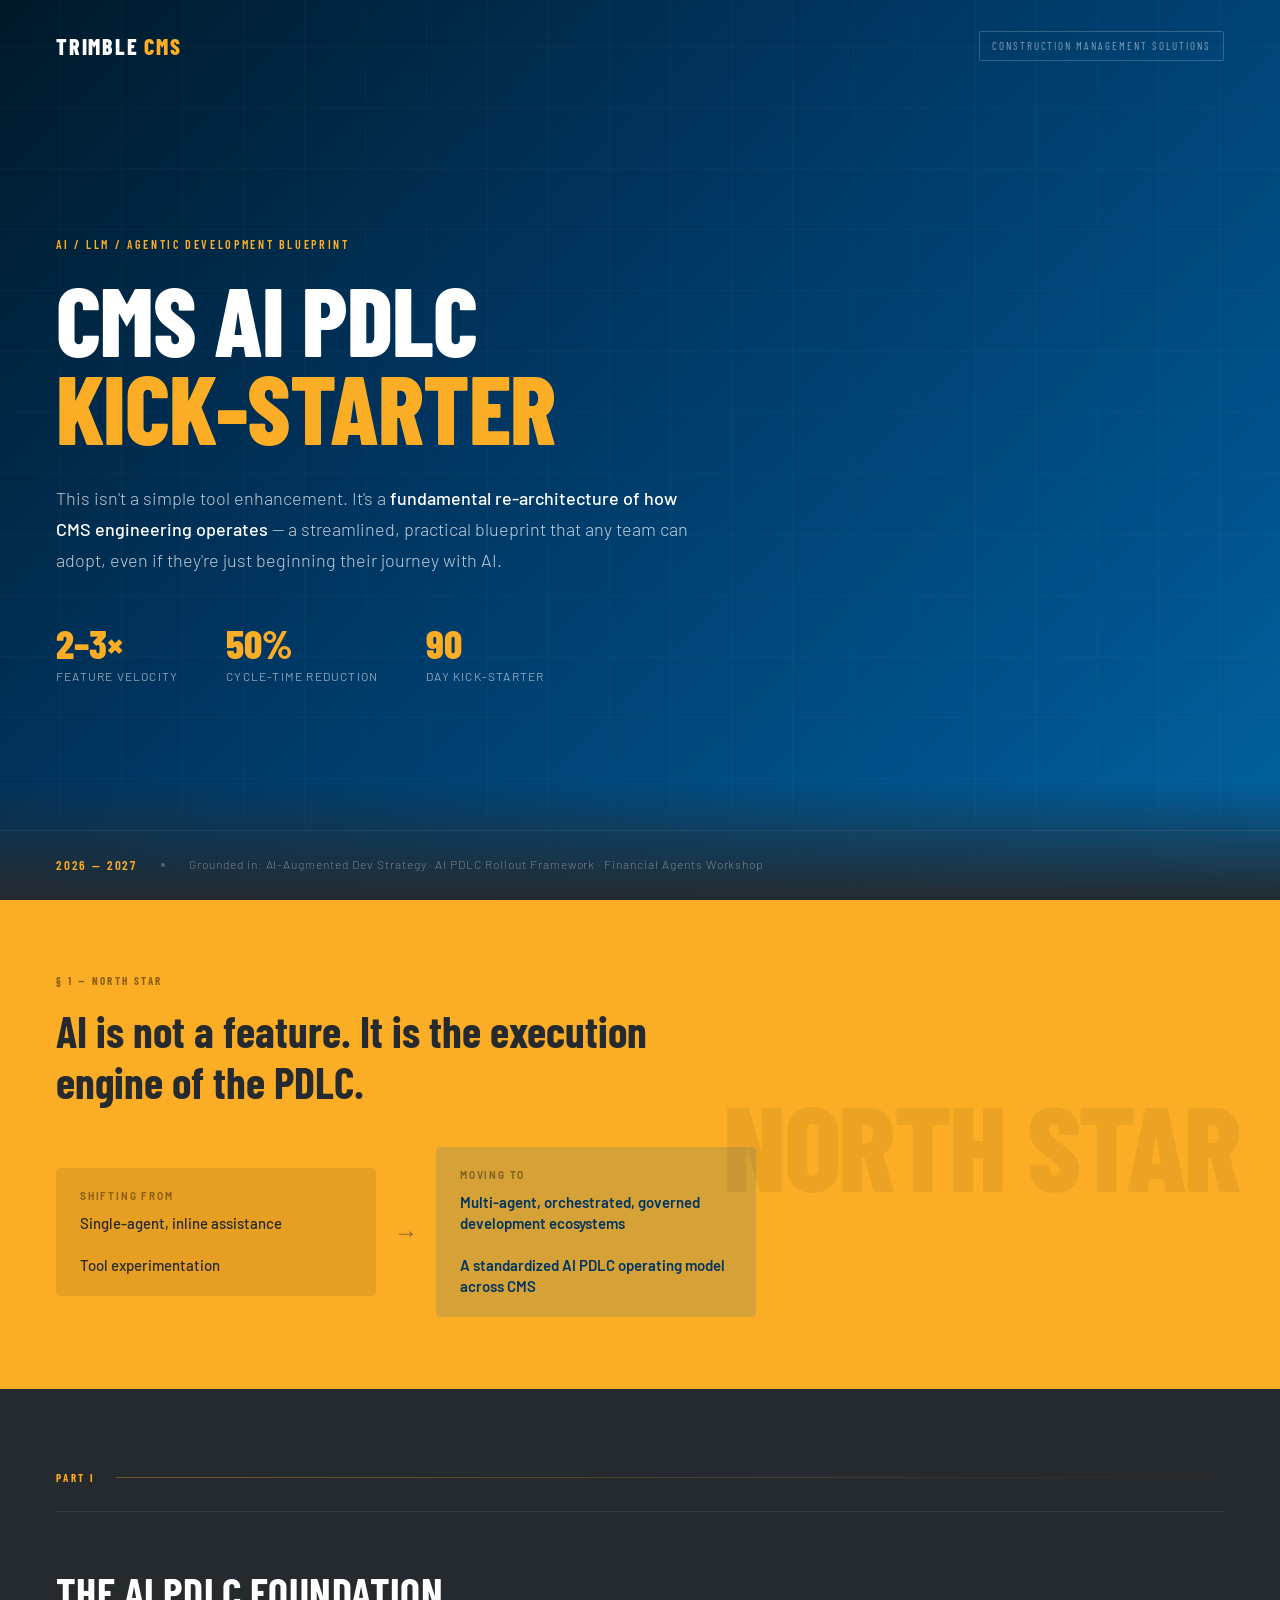
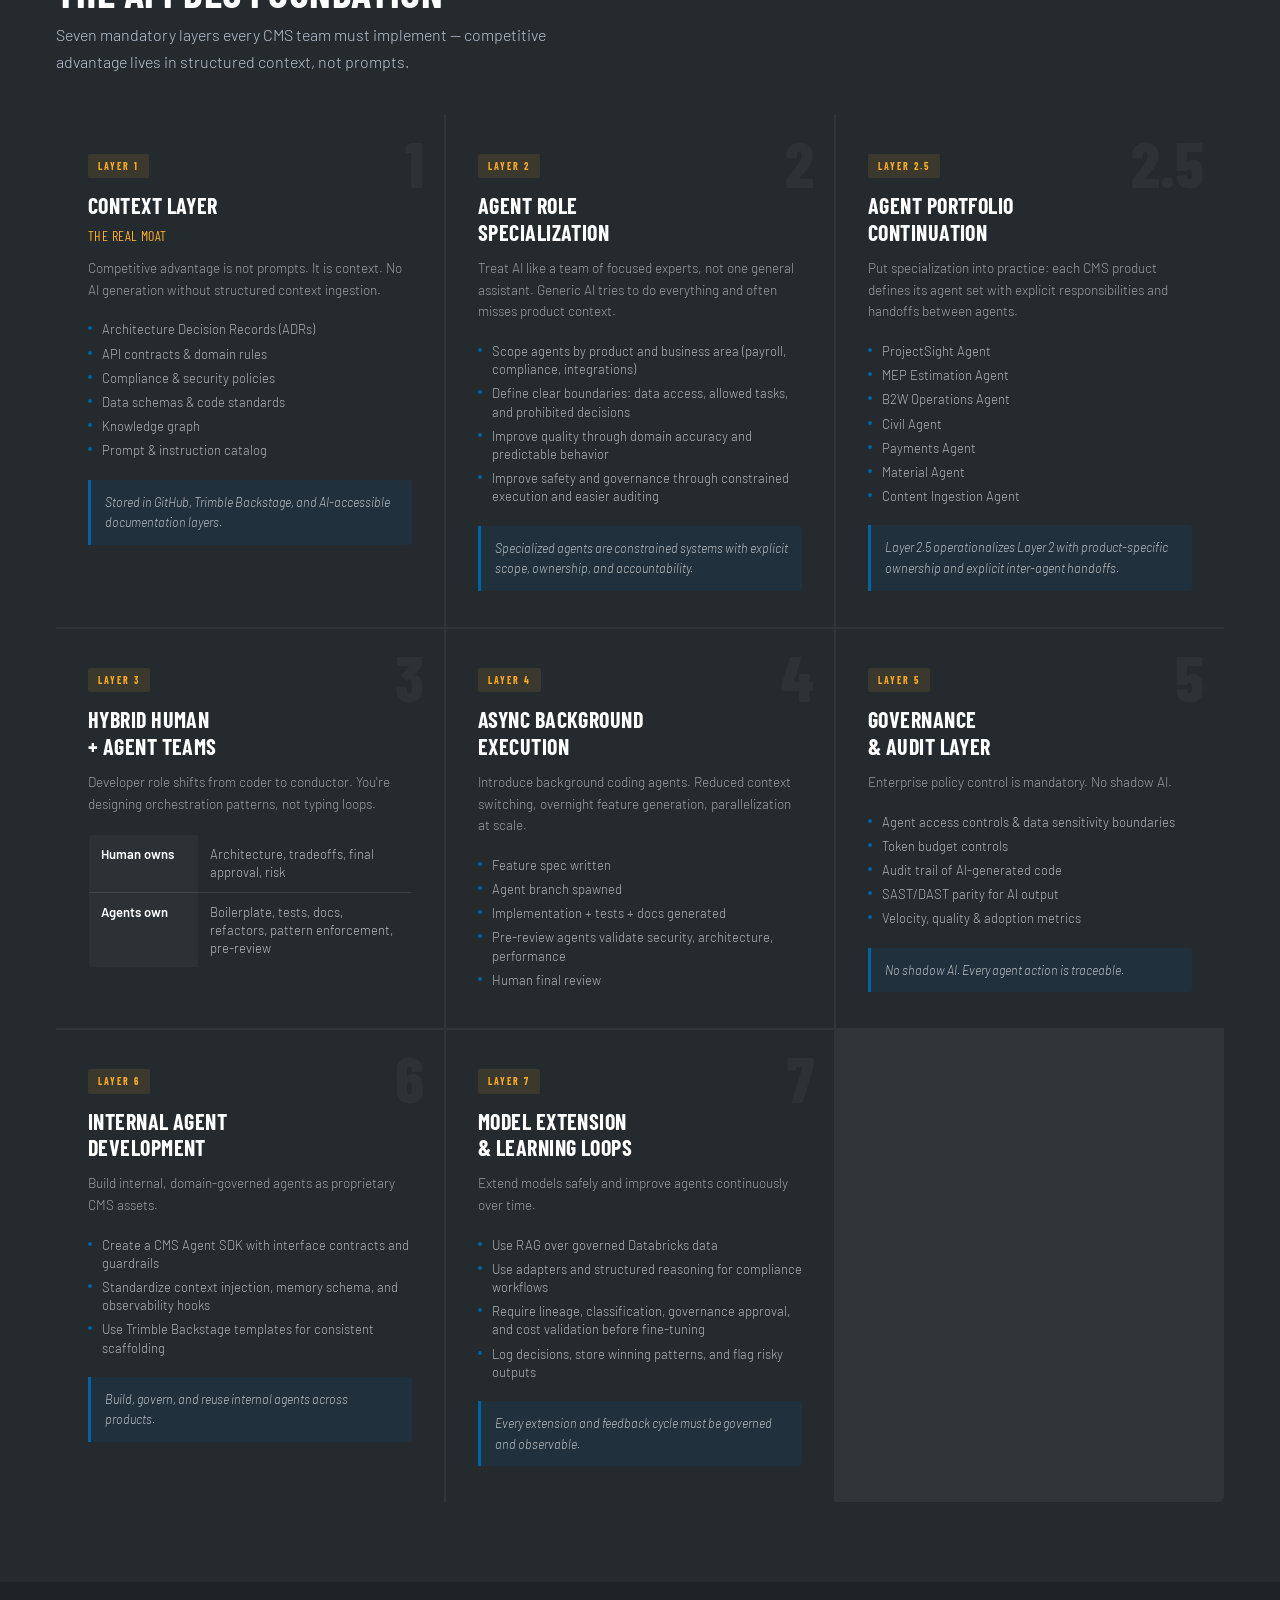
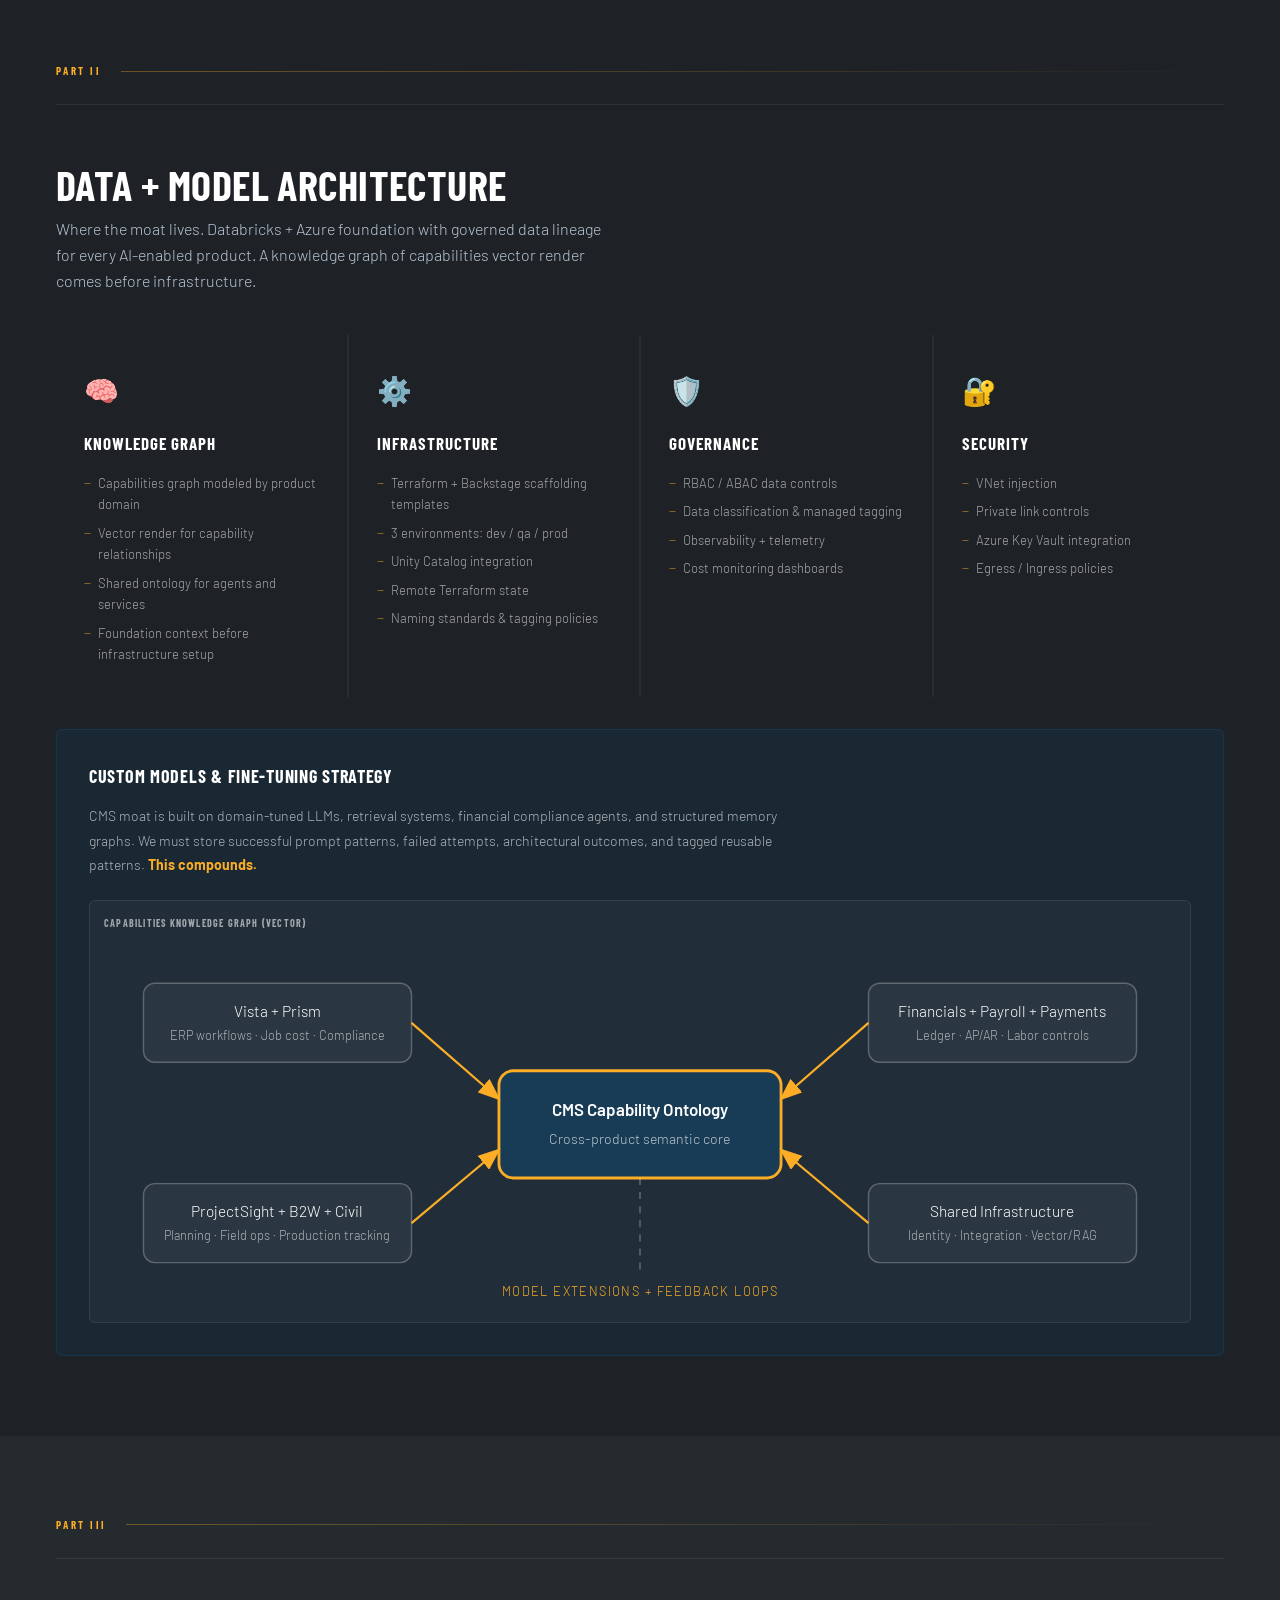
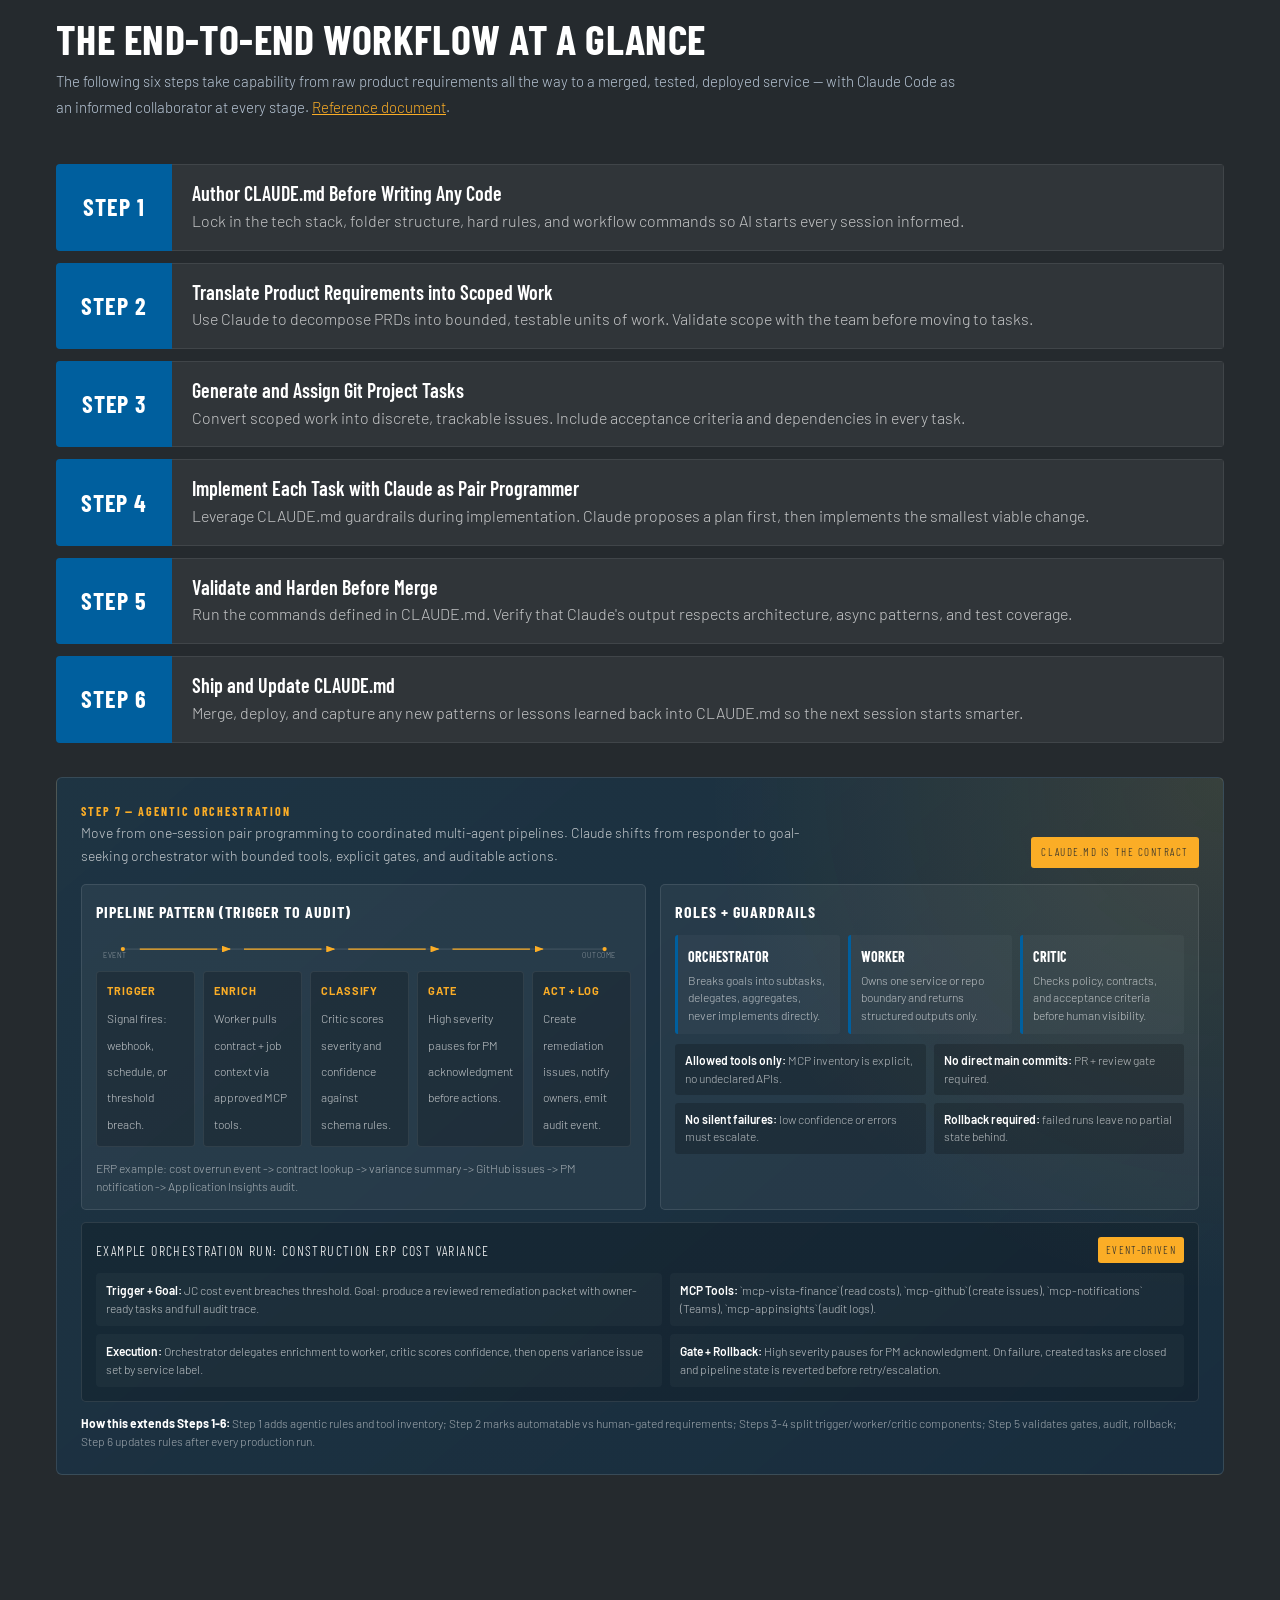
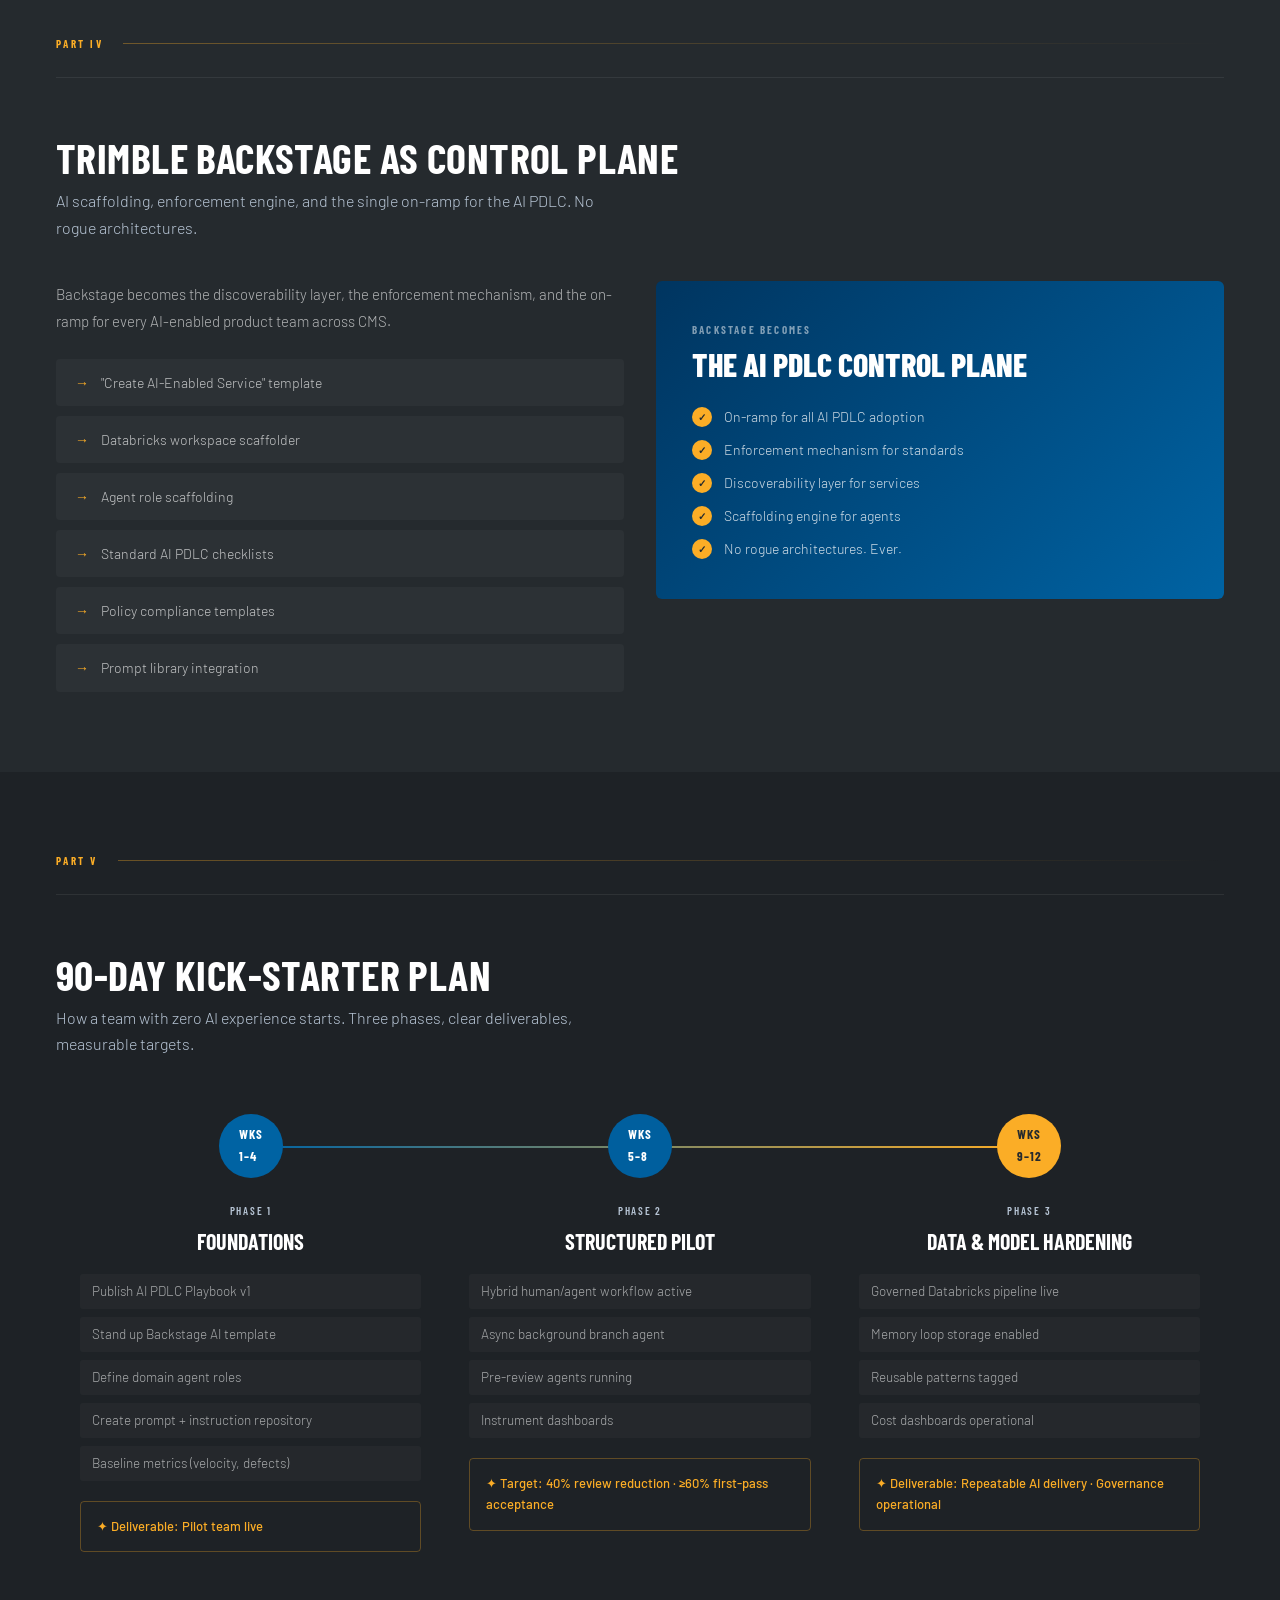
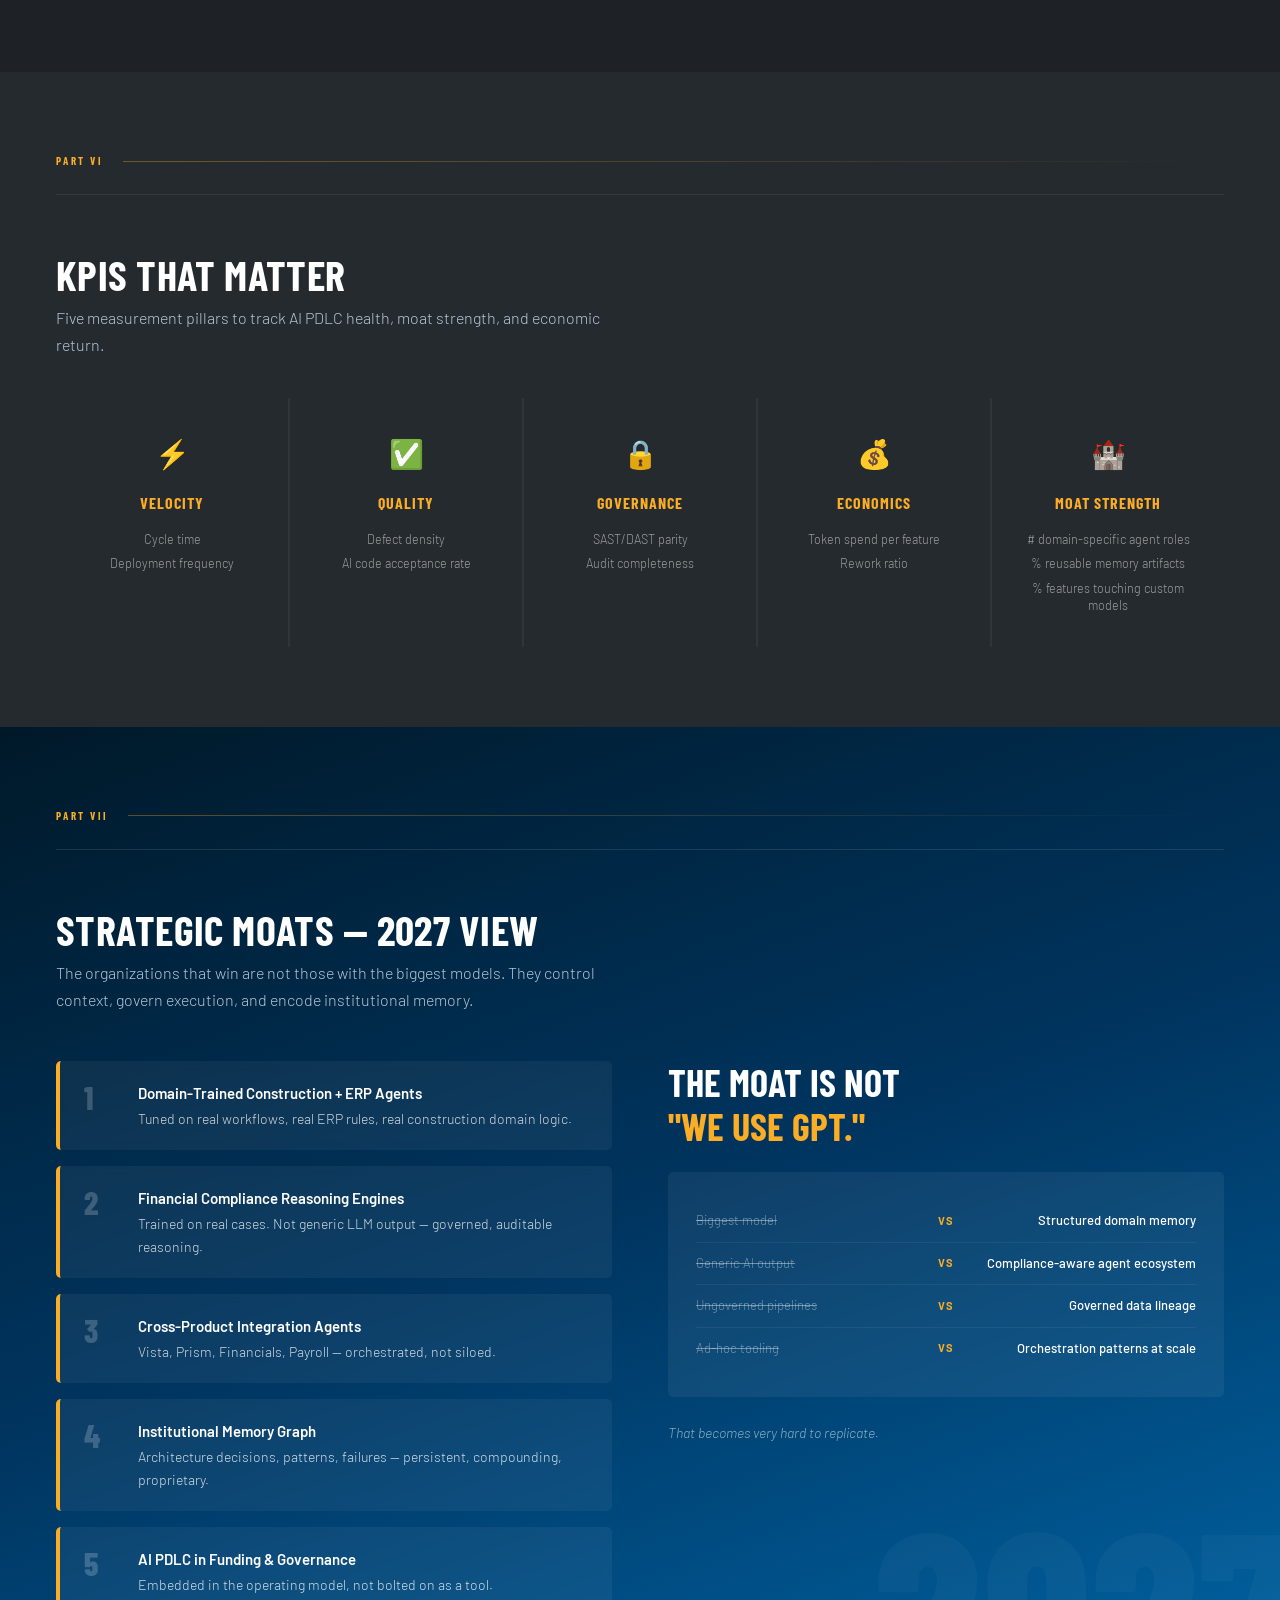
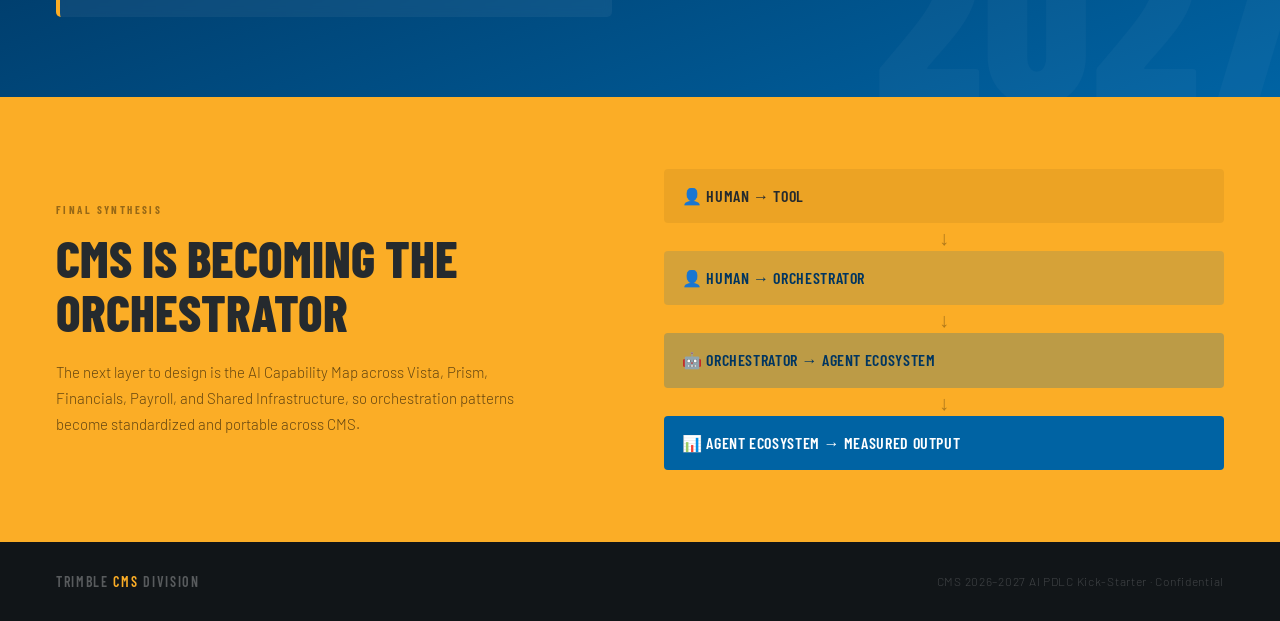
==== commit 90f6d482: "Add Step 7 orchestration section and refine workflow typography" ====
--- a/cms-ai-pdlc-blueprint.html
+++ b/cms-ai-pdlc-blueprint.html
@@ -560,9 +560,9 @@
 
   .capability-graph-title {
     font-family: 'Barlow Condensed', sans-serif;
-    font-size: 11px;
-    font-weight: 700;
-    letter-spacing: 0.14em;
+    font-size: 10px;
+    font-weight: 700;
+    letter-spacing: 0.12em;
     text-transform: uppercase;
     color: rgba(255,255,255,0.58);
     margin-bottom: 10px;
@@ -969,7 +969,7 @@
     background: var(--trimble-blue-mid);
     color: var(--white);
     font-family: 'Barlow Condensed', sans-serif;
-    font-size: 28px;
+    font-size: 24px;
     font-weight: 700;
     letter-spacing: 0.04em;
     text-transform: uppercase;
@@ -977,7 +977,7 @@
     align-items: center;
     justify-content: center;
     line-height: 1;
-    min-height: 88px;
+    min-height: 82px;
   }
 
   .workflow-content {
@@ -1006,7 +1006,7 @@
 
   .workflow-item-title {
     font-family: 'Barlow Condensed', sans-serif;
-    font-size: 24px;
+    font-size: 20px;
     font-weight: 600;
     color: var(--white);
     line-height: 1.08;
@@ -1014,9 +1014,244 @@
   }
 
   .workflow-item-body {
-    font-size: 21px;
+    font-size: 16px;
     color: rgba(255,255,255,0.72);
-    line-height: 1.42;
+    line-height: 1.55;
+  }
+
+  .step7-orchestration {
+    margin-top: 22px;
+    padding: 24px;
+    border-radius: 6px;
+    background:
+      radial-gradient(circle at top right, rgba(251,173,38,0.13), transparent 38%),
+      linear-gradient(140deg, rgba(0,99,163,0.18), rgba(0,53,96,0.32));
+    border: 1px solid rgba(255,255,255,0.12);
+  }
+
+  .step7-header {
+    display: flex;
+    align-items: end;
+    justify-content: space-between;
+    gap: 16px;
+    margin-bottom: 16px;
+  }
+
+  .step7-kicker {
+    font-family: 'Barlow Condensed', sans-serif;
+    font-size: 12px;
+    font-weight: 700;
+    letter-spacing: 0.16em;
+    color: var(--trimble-yellow);
+    text-transform: uppercase;
+  }
+
+  .step7-sub {
+    font-size: 14px;
+    color: rgba(255,255,255,0.72);
+    max-width: 760px;
+  }
+
+  .step7-badge {
+    font-family: 'Barlow Condensed', sans-serif;
+    font-size: 11px;
+    letter-spacing: 0.14em;
+    text-transform: uppercase;
+    color: var(--trimble-dark);
+    background: var(--trimble-yellow);
+    padding: 6px 10px;
+    border-radius: 3px;
+    white-space: nowrap;
+  }
+
+  .step7-grid {
+    display: grid;
+    grid-template-columns: 1.05fr 1fr;
+    gap: 14px;
+  }
+
+  .s7-card {
+    background: rgba(255,255,255,0.05);
+    border: 1px solid rgba(255,255,255,0.1);
+    border-radius: 5px;
+    padding: 14px;
+  }
+
+  .s7-card-title {
+    font-family: 'Barlow Condensed', sans-serif;
+    font-size: 16px;
+    font-weight: 700;
+    text-transform: uppercase;
+    letter-spacing: 0.06em;
+    color: var(--white);
+    margin-bottom: 10px;
+  }
+
+  .s7-flow {
+    display: grid;
+    grid-template-columns: repeat(5, 1fr);
+    gap: 8px;
+  }
+
+  .s7-flow-strip {
+    width: 100%;
+    display: block;
+    margin: 2px 0 8px;
+  }
+
+  .s7-flow-strip text {
+    font-family: 'Barlow', sans-serif;
+    font-size: 10px;
+    letter-spacing: 0.08em;
+    fill: rgba(255,255,255,0.52);
+    text-transform: uppercase;
+  }
+
+  .s7-stage {
+    background: rgba(0,0,0,0.2);
+    border: 1px solid rgba(255,255,255,0.08);
+    border-radius: 4px;
+    padding: 10px;
+    min-height: 92px;
+  }
+
+  .s7-stage b {
+    display: block;
+    font-size: 11px;
+    letter-spacing: 0.08em;
+    color: var(--trimble-yellow);
+    margin-bottom: 4px;
+    text-transform: uppercase;
+  }
+
+  .s7-stage span {
+    font-size: 12px;
+    color: rgba(255,255,255,0.72);
+    line-height: 1.45;
+  }
+
+  .s7-roles {
+    display: grid;
+    grid-template-columns: repeat(3, 1fr);
+    gap: 8px;
+  }
+
+  .s7-role {
+    background: rgba(255,255,255,0.03);
+    border-left: 3px solid var(--trimble-blue-mid);
+    padding: 10px;
+    border-radius: 3px;
+  }
+
+  .s7-role h4 {
+    font-family: 'Barlow Condensed', sans-serif;
+    font-size: 14px;
+    font-weight: 700;
+    color: var(--white);
+    text-transform: uppercase;
+    margin-bottom: 4px;
+  }
+
+  .s7-role p {
+    font-size: 12px;
+    color: rgba(255,255,255,0.66);
+    line-height: 1.45;
+  }
+
+  .s7-rules {
+    list-style: none;
+    display: grid;
+    grid-template-columns: 1fr 1fr;
+    gap: 8px;
+  }
+
+  .s7-rules li {
+    font-size: 12px;
+    color: rgba(255,255,255,0.68);
+    line-height: 1.45;
+    padding: 8px 10px;
+    background: rgba(0,0,0,0.2);
+    border-radius: 3px;
+  }
+
+  .s7-rules li strong {
+    color: var(--white);
+    font-weight: 600;
+  }
+
+  .s7-footer {
+    margin-top: 12px;
+    font-size: 12px;
+    color: rgba(255,255,255,0.58);
+    line-height: 1.5;
+  }
+
+  .s7-flow-link {
+    stroke-dasharray: 110 16;
+    animation: s7FlowRun 2.8s linear infinite;
+  }
+
+  .s7-flow-link.l2 { animation-delay: 0.18s; }
+  .s7-flow-link.l3 { animation-delay: 0.36s; }
+  .s7-flow-link.l4 { animation-delay: 0.54s; }
+
+  .s7-flow-node {
+    animation: s7NodePulse 2.2s ease-in-out infinite;
+  }
+
+  .s7-example {
+    margin-top: 12px;
+    background: rgba(0,0,0,0.18);
+    border: 1px solid rgba(255,255,255,0.1);
+    border-radius: 5px;
+    padding: 14px;
+  }
+
+  .s7-example-head {
+    display: flex;
+    align-items: center;
+    justify-content: space-between;
+    gap: 10px;
+    margin-bottom: 10px;
+  }
+
+  .s7-example-title {
+    font-family: 'Barlow Condensed', sans-serif;
+    font-size: 14px;
+    letter-spacing: 0.1em;
+    text-transform: uppercase;
+    color: var(--white);
+  }
+
+  .s7-example-tag {
+    font-family: 'Barlow Condensed', sans-serif;
+    font-size: 11px;
+    letter-spacing: 0.12em;
+    text-transform: uppercase;
+    color: var(--trimble-dark);
+    background: var(--trimble-yellow);
+    border-radius: 3px;
+    padding: 4px 8px;
+  }
+
+  .s7-example-grid {
+    display: grid;
+    grid-template-columns: 1.1fr 1fr;
+    gap: 8px;
+  }
+
+  .s7-example-item {
+    font-size: 12px;
+    color: rgba(255,255,255,0.7);
+    line-height: 1.45;
+    background: rgba(255,255,255,0.03);
+    border-radius: 4px;
+    padding: 9px 10px;
+  }
+
+  .s7-example-item strong {
+    color: var(--white);
+    font-weight: 600;
   }
 
   /* ── SYNTHESIS / FOOTER ─────────────────── */
@@ -1127,6 +1362,24 @@
   @keyframes fadeUp {
     from { opacity: 0; transform: translateY(24px); }
     to   { opacity: 1; transform: translateY(0); }
+  }
+
+  @keyframes s7FlowRun {
+    from { stroke-dashoffset: 126; }
+    to   { stroke-dashoffset: 0; }
+  }
+
+  @keyframes s7NodePulse {
+    0%   { transform: scale(1); opacity: 0.85; }
+    50%  { transform: scale(1.22); opacity: 1; }
+    100% { transform: scale(1); opacity: 0.85; }
+  }
+
+  @media (prefers-reduced-motion: reduce) {
+    .s7-flow-link,
+    .s7-flow-node {
+      animation: none;
+    }
   }
 
   .hero-eyebrow { animation: fadeUp 0.6s ease both; animation-delay: 0.1s; }
@@ -1154,7 +1407,7 @@
       justify-content: flex-start;
       padding: 12px 16px;
       min-height: auto;
-      font-size: 20px;
+      font-size: 18px;
     }
     .workflow-content {
       border-left: 1px solid rgba(255,255,255,0.08);
@@ -1162,8 +1415,17 @@
       padding: 14px 16px;
     }
     .workflow-title { font-size: 26px; }
-    .workflow-item-title { font-size: 24px; }
-    .workflow-item-body { font-size: 18px; }
+    .workflow-item-title { font-size: 18px; }
+    .workflow-item-body { font-size: 15px; }
+    .step7-orchestration { padding: 16px; }
+    .step7-header { flex-direction: column; align-items: flex-start; }
+    .step7-grid { grid-template-columns: 1fr; }
+    .s7-flow { grid-template-columns: 1fr 1fr; }
+    .s7-flow-strip { display: none; }
+    .s7-roles { grid-template-columns: 1fr; }
+    .s7-rules { grid-template-columns: 1fr; }
+    .s7-example-head { flex-direction: column; align-items: flex-start; }
+    .s7-example-grid { grid-template-columns: 1fr; }
   }
 </style>
 </head>
@@ -1428,24 +1690,24 @@
         </defs>
 
         <rect x="280" y="92" width="200" height="76" rx="10" fill="rgba(0,99,163,0.28)" stroke="var(--trimble-yellow)" stroke-width="2"/>
-        <text x="380" y="124" text-anchor="middle" fill="white" font-size="14" font-family="Barlow, sans-serif" font-weight="600">CMS Capability Ontology</text>
-        <text x="380" y="144" text-anchor="middle" fill="rgba(255,255,255,0.7)" font-size="11" font-family="Barlow, sans-serif">Cross-product semantic core</text>
+        <text x="380" y="124" text-anchor="middle" fill="white" font-size="12" font-family="Barlow, sans-serif" font-weight="600">CMS Capability Ontology</text>
+        <text x="380" y="144" text-anchor="middle" fill="rgba(255,255,255,0.7)" font-size="10" font-family="Barlow, sans-serif">Cross-product semantic core</text>
 
         <rect x="28" y="30" width="190" height="56" rx="8" fill="rgba(255,255,255,0.04)" stroke="rgba(255,255,255,0.26)"/>
-        <text x="123" y="54" text-anchor="middle" fill="white" font-size="12" font-family="Barlow, sans-serif">Vista + Prism</text>
-        <text x="123" y="70" text-anchor="middle" fill="rgba(255,255,255,0.62)" font-size="10" font-family="Barlow, sans-serif">ERP workflows · Job cost · Compliance</text>
+        <text x="123" y="54" text-anchor="middle" fill="white" font-size="11" font-family="Barlow, sans-serif">Vista + Prism</text>
+        <text x="123" y="70" text-anchor="middle" fill="rgba(255,255,255,0.62)" font-size="9" font-family="Barlow, sans-serif">ERP workflows · Job cost · Compliance</text>
 
         <rect x="28" y="172" width="190" height="56" rx="8" fill="rgba(255,255,255,0.04)" stroke="rgba(255,255,255,0.26)"/>
-        <text x="123" y="196" text-anchor="middle" fill="white" font-size="12" font-family="Barlow, sans-serif">ProjectSight + B2W + Civil</text>
-        <text x="123" y="212" text-anchor="middle" fill="rgba(255,255,255,0.62)" font-size="10" font-family="Barlow, sans-serif">Planning · Field ops · Production tracking</text>
+        <text x="123" y="196" text-anchor="middle" fill="white" font-size="11" font-family="Barlow, sans-serif">ProjectSight + B2W + Civil</text>
+        <text x="123" y="212" text-anchor="middle" fill="rgba(255,255,255,0.62)" font-size="9" font-family="Barlow, sans-serif">Planning · Field ops · Production tracking</text>
 
         <rect x="542" y="30" width="190" height="56" rx="8" fill="rgba(255,255,255,0.04)" stroke="rgba(255,255,255,0.26)"/>
-        <text x="637" y="54" text-anchor="middle" fill="white" font-size="12" font-family="Barlow, sans-serif">Financials + Payroll + Payments</text>
-        <text x="637" y="70" text-anchor="middle" fill="rgba(255,255,255,0.62)" font-size="10" font-family="Barlow, sans-serif">Ledger · AP/AR · Labor controls</text>
+        <text x="637" y="54" text-anchor="middle" fill="white" font-size="11" font-family="Barlow, sans-serif">Financials + Payroll + Payments</text>
+        <text x="637" y="70" text-anchor="middle" fill="rgba(255,255,255,0.62)" font-size="9" font-family="Barlow, sans-serif">Ledger · AP/AR · Labor controls</text>
 
         <rect x="542" y="172" width="190" height="56" rx="8" fill="rgba(255,255,255,0.04)" stroke="rgba(255,255,255,0.26)"/>
-        <text x="637" y="196" text-anchor="middle" fill="white" font-size="12" font-family="Barlow, sans-serif">Shared Infrastructure</text>
-        <text x="637" y="212" text-anchor="middle" fill="rgba(255,255,255,0.62)" font-size="10" font-family="Barlow, sans-serif">Identity · Integration · Vector/RAG</text>
+        <text x="637" y="196" text-anchor="middle" fill="white" font-size="11" font-family="Barlow, sans-serif">Shared Infrastructure</text>
+        <text x="637" y="212" text-anchor="middle" fill="rgba(255,255,255,0.62)" font-size="9" font-family="Barlow, sans-serif">Identity · Integration · Vector/RAG</text>
 
         <line x1="218" y1="58" x2="280" y2="112" stroke="var(--trimble-yellow)" stroke-width="1.6" marker-end="url(#cap-arrow)"/>
         <line x1="218" y1="200" x2="280" y2="148" stroke="var(--trimble-yellow)" stroke-width="1.6" marker-end="url(#cap-arrow)"/>
@@ -1453,7 +1715,7 @@
         <line x1="542" y1="200" x2="480" y2="148" stroke="var(--trimble-yellow)" stroke-width="1.6" marker-end="url(#cap-arrow)"/>
 
         <line x1="380" y1="168" x2="380" y2="238" stroke="rgba(255,255,255,0.3)" stroke-dasharray="5 5"/>
-        <text x="380" y="252" text-anchor="middle" fill="var(--trimble-yellow)" font-size="10" font-family="Barlow, sans-serif" letter-spacing="1">MODEL EXTENSIONS + FEEDBACK LOOPS</text>
+        <text x="380" y="252" text-anchor="middle" fill="var(--trimble-yellow)" font-size="9" font-family="Barlow, sans-serif" letter-spacing="1">MODEL EXTENSIONS + FEEDBACK LOOPS</text>
       </svg>
     </div>
   </div>
@@ -1515,6 +1777,86 @@
         <p class="workflow-item-title">Ship and Update CLAUDE.md</p>
         <p class="workflow-item-body">Merge, deploy, and capture any new patterns or lessons learned back into CLAUDE.md so the next session starts smarter.</p>
       </div>
+    </div>
+
+    <div class="step7-orchestration">
+      <div class="step7-header">
+        <div>
+          <p class="step7-kicker">Step 7 — Agentic Orchestration</p>
+          <p class="step7-sub">Move from one-session pair programming to coordinated multi-agent pipelines. Claude shifts from responder to goal-seeking orchestrator with bounded tools, explicit gates, and auditable actions.</p>
+        </div>
+        <span class="step7-badge">CLAUDE.md Is The Contract</span>
+      </div>
+
+      <div class="step7-grid">
+        <div class="s7-card">
+          <p class="s7-card-title">Pipeline Pattern (Trigger to Audit)</p>
+          <svg class="s7-flow-strip" viewBox="0 0 760 40" role="img" aria-label="Orchestration pipeline flow from trigger to action and audit" xmlns="http://www.w3.org/2000/svg">
+            <defs>
+              <marker id="s7-arrow" markerWidth="8" markerHeight="6" refX="7" refY="3" orient="auto">
+                <path d="M0,0 L8,3 L0,6 Z" fill="var(--trimble-yellow)" />
+              </marker>
+            </defs>
+            <line x1="38" y1="20" x2="722" y2="20" stroke="rgba(255,255,255,0.2)" stroke-width="1" />
+            <line class="s7-flow-link l1" x1="62" y1="20" x2="190" y2="20" stroke="var(--trimble-yellow)" stroke-width="1.6" marker-end="url(#s7-arrow)" />
+            <line class="s7-flow-link l2" x1="210" y1="20" x2="338" y2="20" stroke="var(--trimble-yellow)" stroke-width="1.6" marker-end="url(#s7-arrow)" />
+            <line class="s7-flow-link l3" x1="358" y1="20" x2="486" y2="20" stroke="var(--trimble-yellow)" stroke-width="1.6" marker-end="url(#s7-arrow)" />
+            <line class="s7-flow-link l4" x1="506" y1="20" x2="634" y2="20" stroke="var(--trimble-yellow)" stroke-width="1.6" marker-end="url(#s7-arrow)" />
+            <circle class="s7-flow-node" cx="38" cy="20" r="3" fill="var(--trimble-yellow)" />
+            <circle class="s7-flow-node" cx="722" cy="20" r="3" fill="var(--trimble-yellow)" />
+            <text x="10" y="33">Event</text>
+            <text x="690" y="33">Outcome</text>
+          </svg>
+          <div class="s7-flow">
+            <div class="s7-stage"><b>Trigger</b><span>Signal fires: webhook, schedule, or threshold breach.</span></div>
+            <div class="s7-stage"><b>Enrich</b><span>Worker pulls contract + job context via approved MCP tools.</span></div>
+            <div class="s7-stage"><b>Classify</b><span>Critic scores severity and confidence against schema rules.</span></div>
+            <div class="s7-stage"><b>Gate</b><span>High severity pauses for PM acknowledgment before actions.</span></div>
+            <div class="s7-stage"><b>Act + Log</b><span>Create remediation issues, notify owners, emit audit event.</span></div>
+          </div>
+          <p class="s7-footer">ERP example: cost overrun event -> contract lookup -> variance summary -> GitHub issues -> PM notification -> Application Insights audit.</p>
+        </div>
+
+        <div class="s7-card">
+          <p class="s7-card-title">Roles + Guardrails</p>
+          <div class="s7-roles">
+            <div class="s7-role">
+              <h4>Orchestrator</h4>
+              <p>Breaks goals into subtasks, delegates, aggregates, never implements directly.</p>
+            </div>
+            <div class="s7-role">
+              <h4>Worker</h4>
+              <p>Owns one service or repo boundary and returns structured outputs only.</p>
+            </div>
+            <div class="s7-role">
+              <h4>Critic</h4>
+              <p>Checks policy, contracts, and acceptance criteria before human visibility.</p>
+            </div>
+          </div>
+
+          <ul class="s7-rules" style="margin-top:10px;">
+            <li><strong>Allowed tools only:</strong> MCP inventory is explicit, no undeclared APIs.</li>
+            <li><strong>No direct main commits:</strong> PR + review gate required.</li>
+            <li><strong>No silent failures:</strong> low confidence or errors must escalate.</li>
+            <li><strong>Rollback required:</strong> failed runs leave no partial state behind.</li>
+          </ul>
+        </div>
+      </div>
+
+      <div class="s7-example">
+        <div class="s7-example-head">
+          <p class="s7-example-title">Example Orchestration Run: Construction ERP Cost Variance</p>
+          <span class="s7-example-tag">Event-Driven</span>
+        </div>
+        <div class="s7-example-grid">
+          <div class="s7-example-item"><strong>Trigger + Goal:</strong> JC cost event breaches threshold. Goal: produce a reviewed remediation packet with owner-ready tasks and full audit trace.</div>
+          <div class="s7-example-item"><strong>MCP Tools:</strong> `mcp-vista-finance` (read costs), `mcp-github` (create issues), `mcp-notifications` (Teams), `mcp-appinsights` (audit logs).</div>
+          <div class="s7-example-item"><strong>Execution:</strong> Orchestrator delegates enrichment to worker, critic scores confidence, then opens variance issue set by service label.</div>
+          <div class="s7-example-item"><strong>Gate + Rollback:</strong> High severity pauses for PM acknowledgment. On failure, created tasks are closed and pipeline state is reverted before retry/escalation.</div>
+        </div>
+      </div>
+
+      <p class="s7-footer"><strong style="color:var(--white)">How this extends Steps 1-6:</strong> Step 1 adds agentic rules and tool inventory; Step 2 marks automatable vs human-gated requirements; Steps 3-4 split trigger/worker/critic components; Step 5 validates gates, audit, rollback; Step 6 updates rules after every production run.</p>
     </div>
   </div>
 </section>
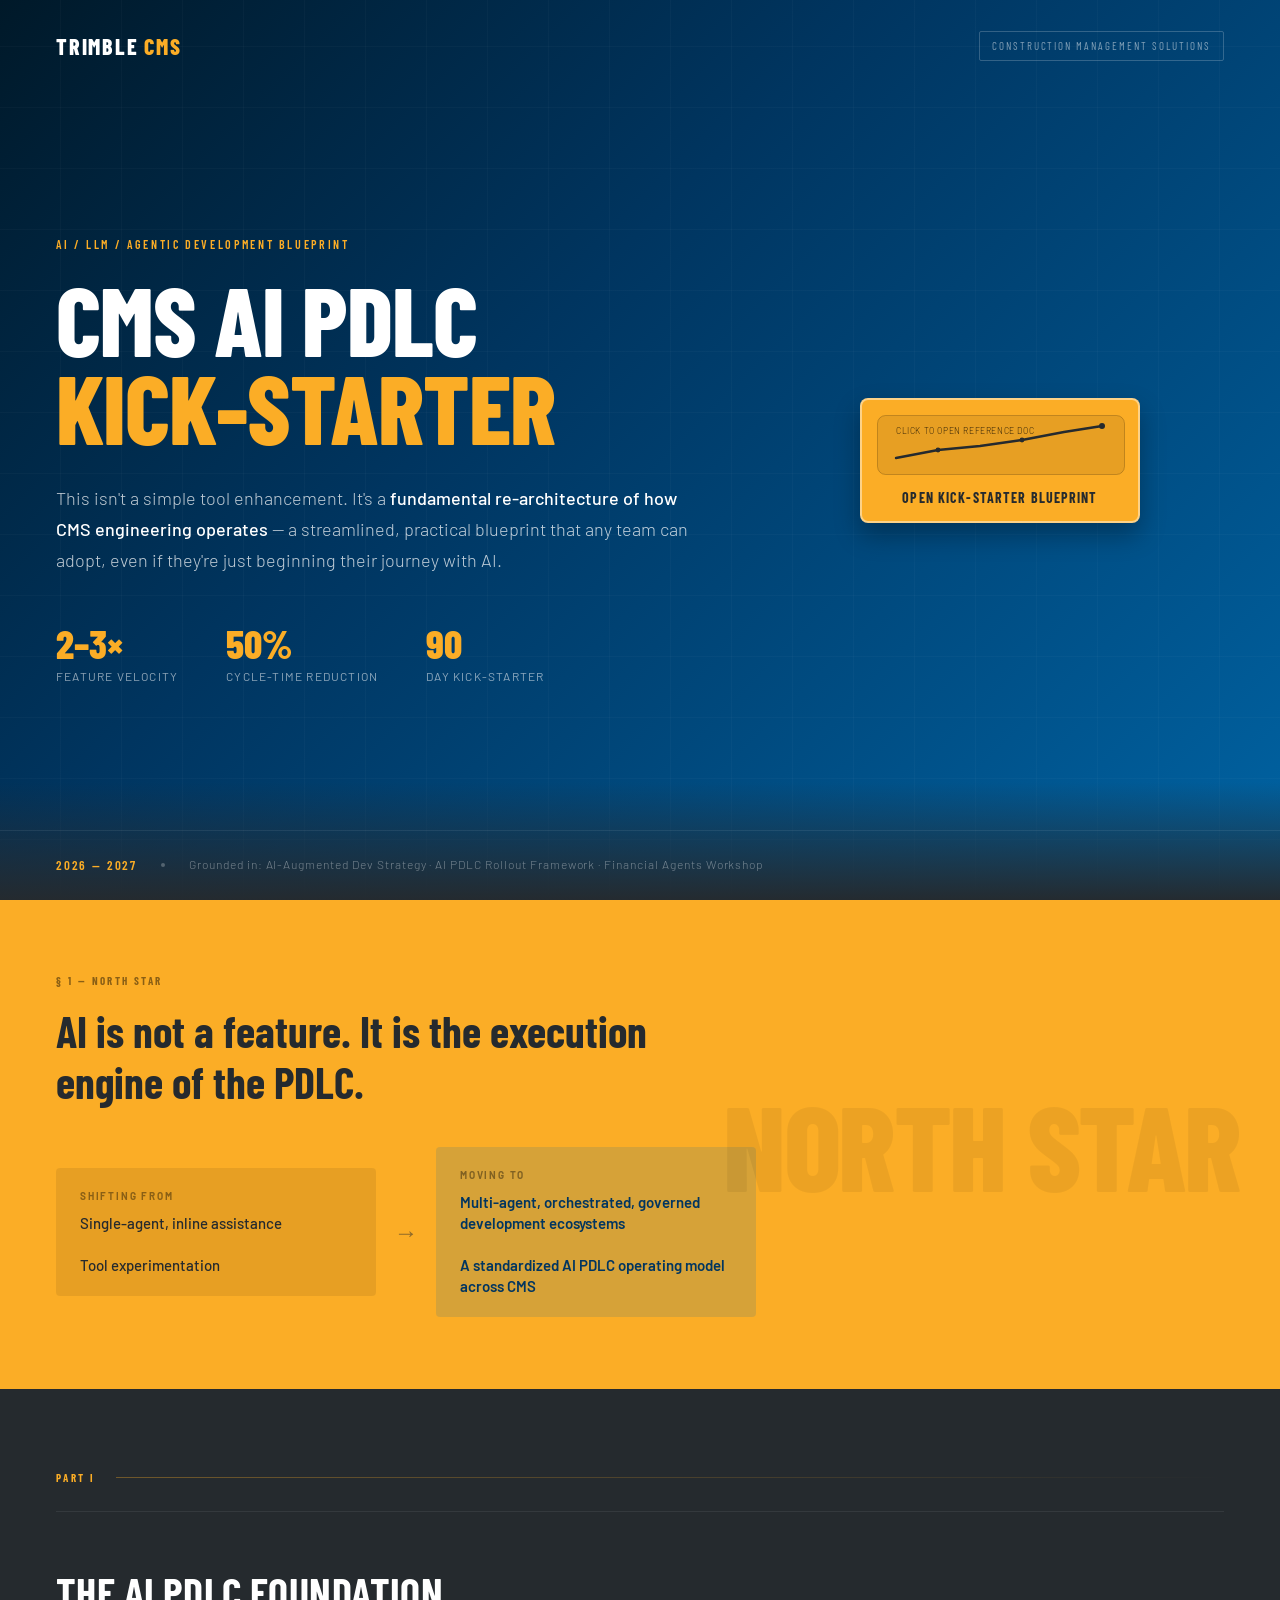
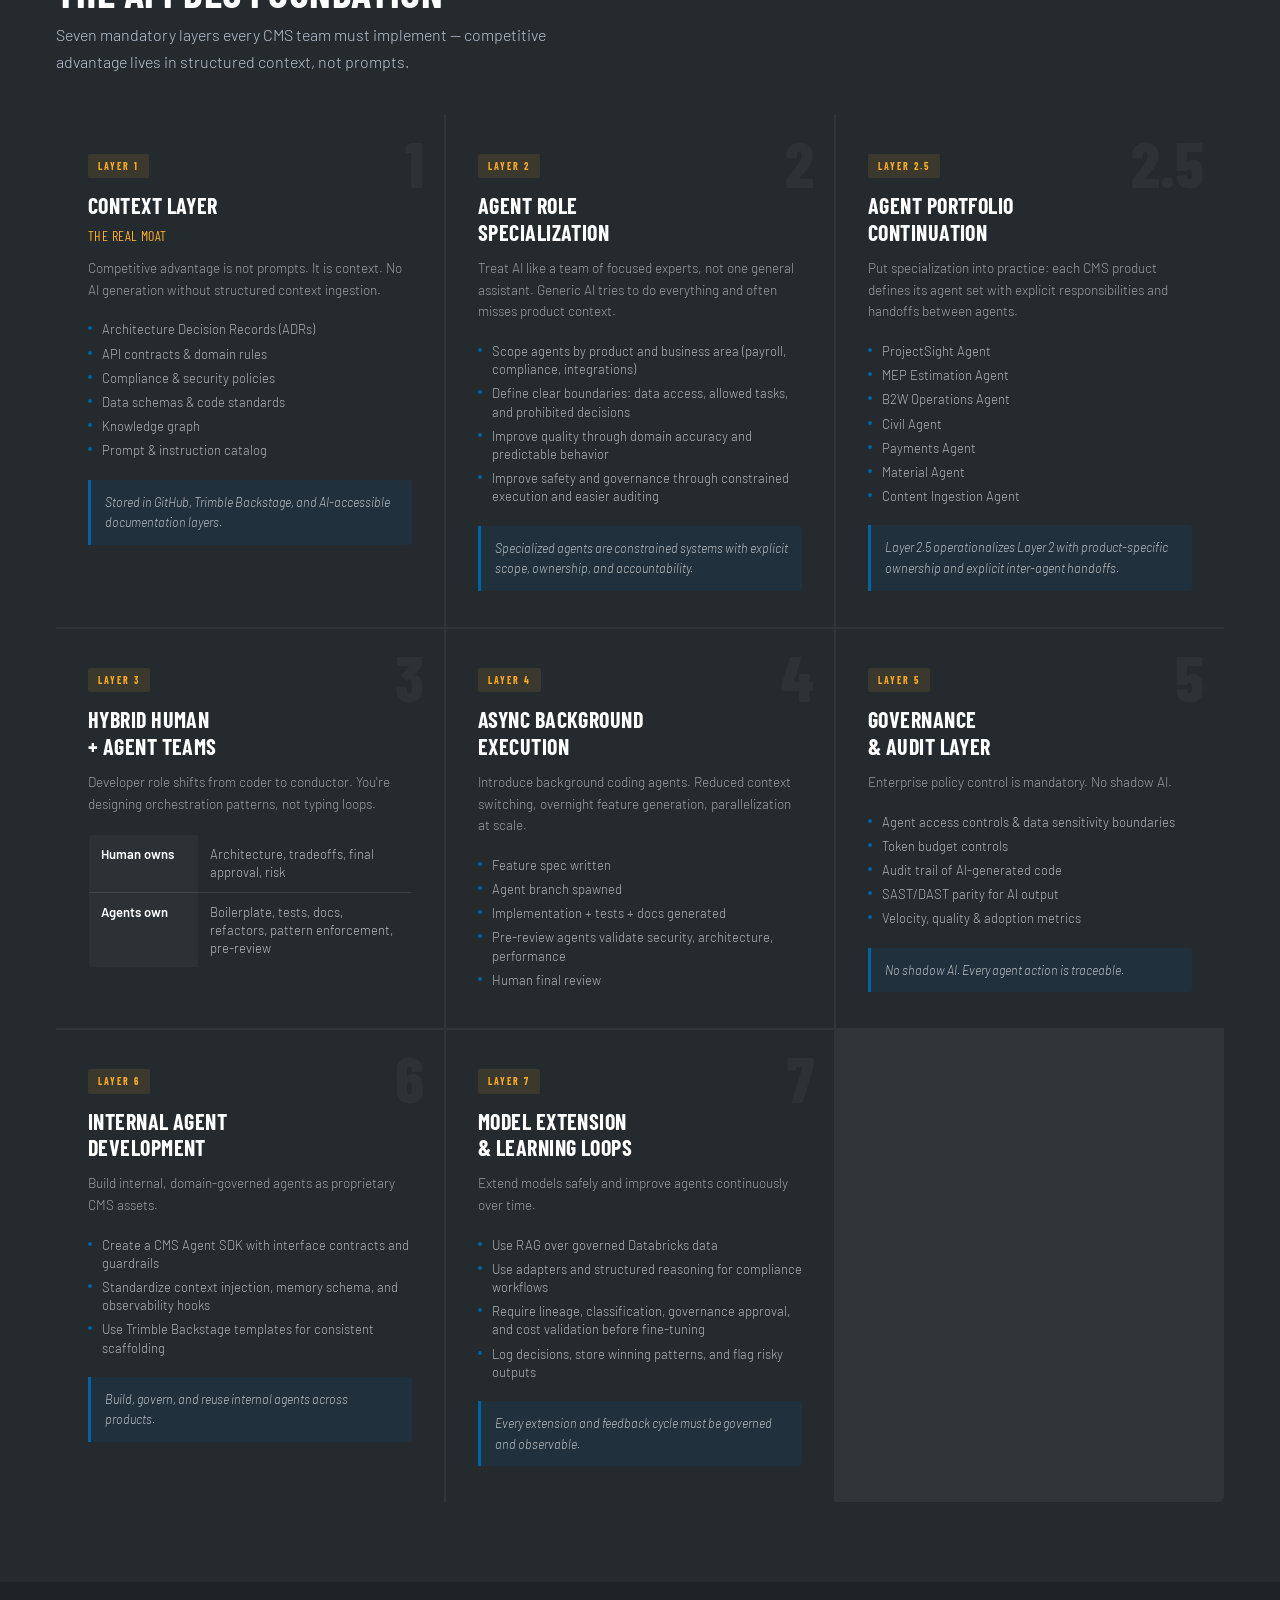
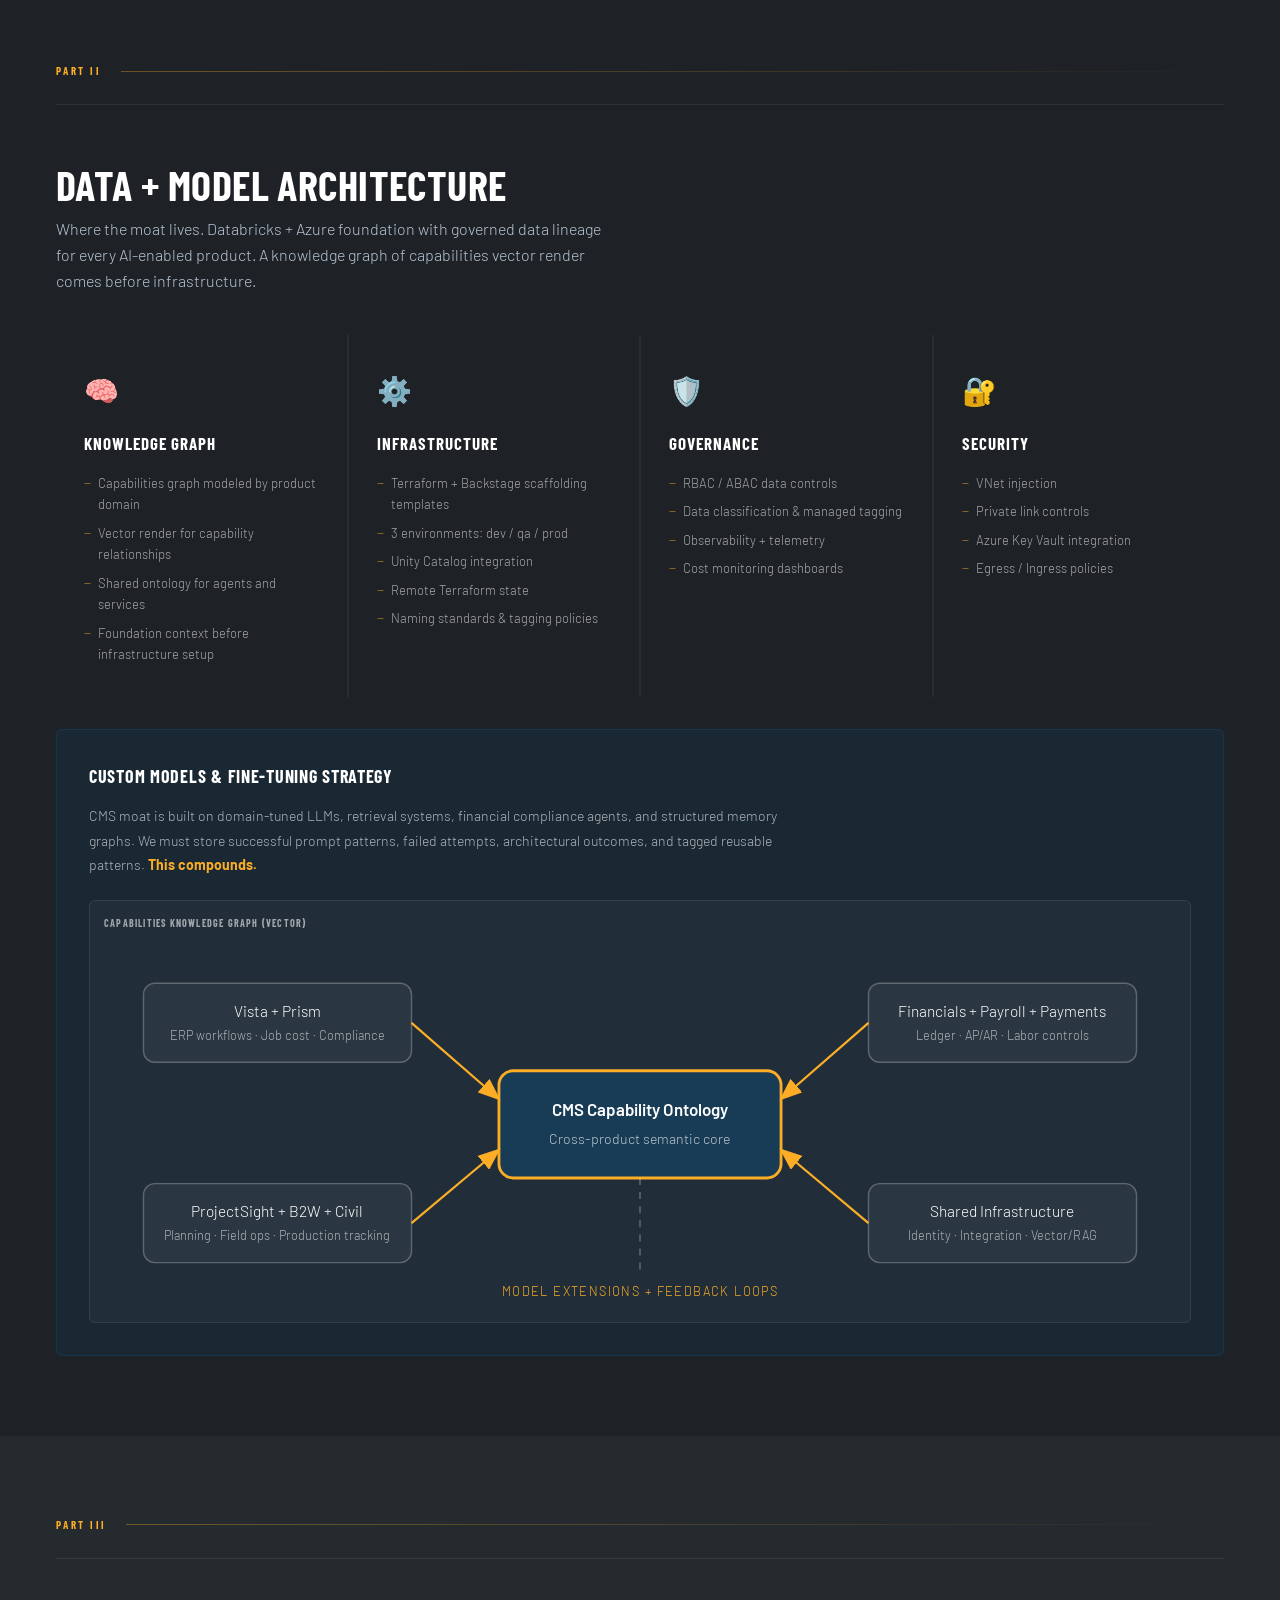
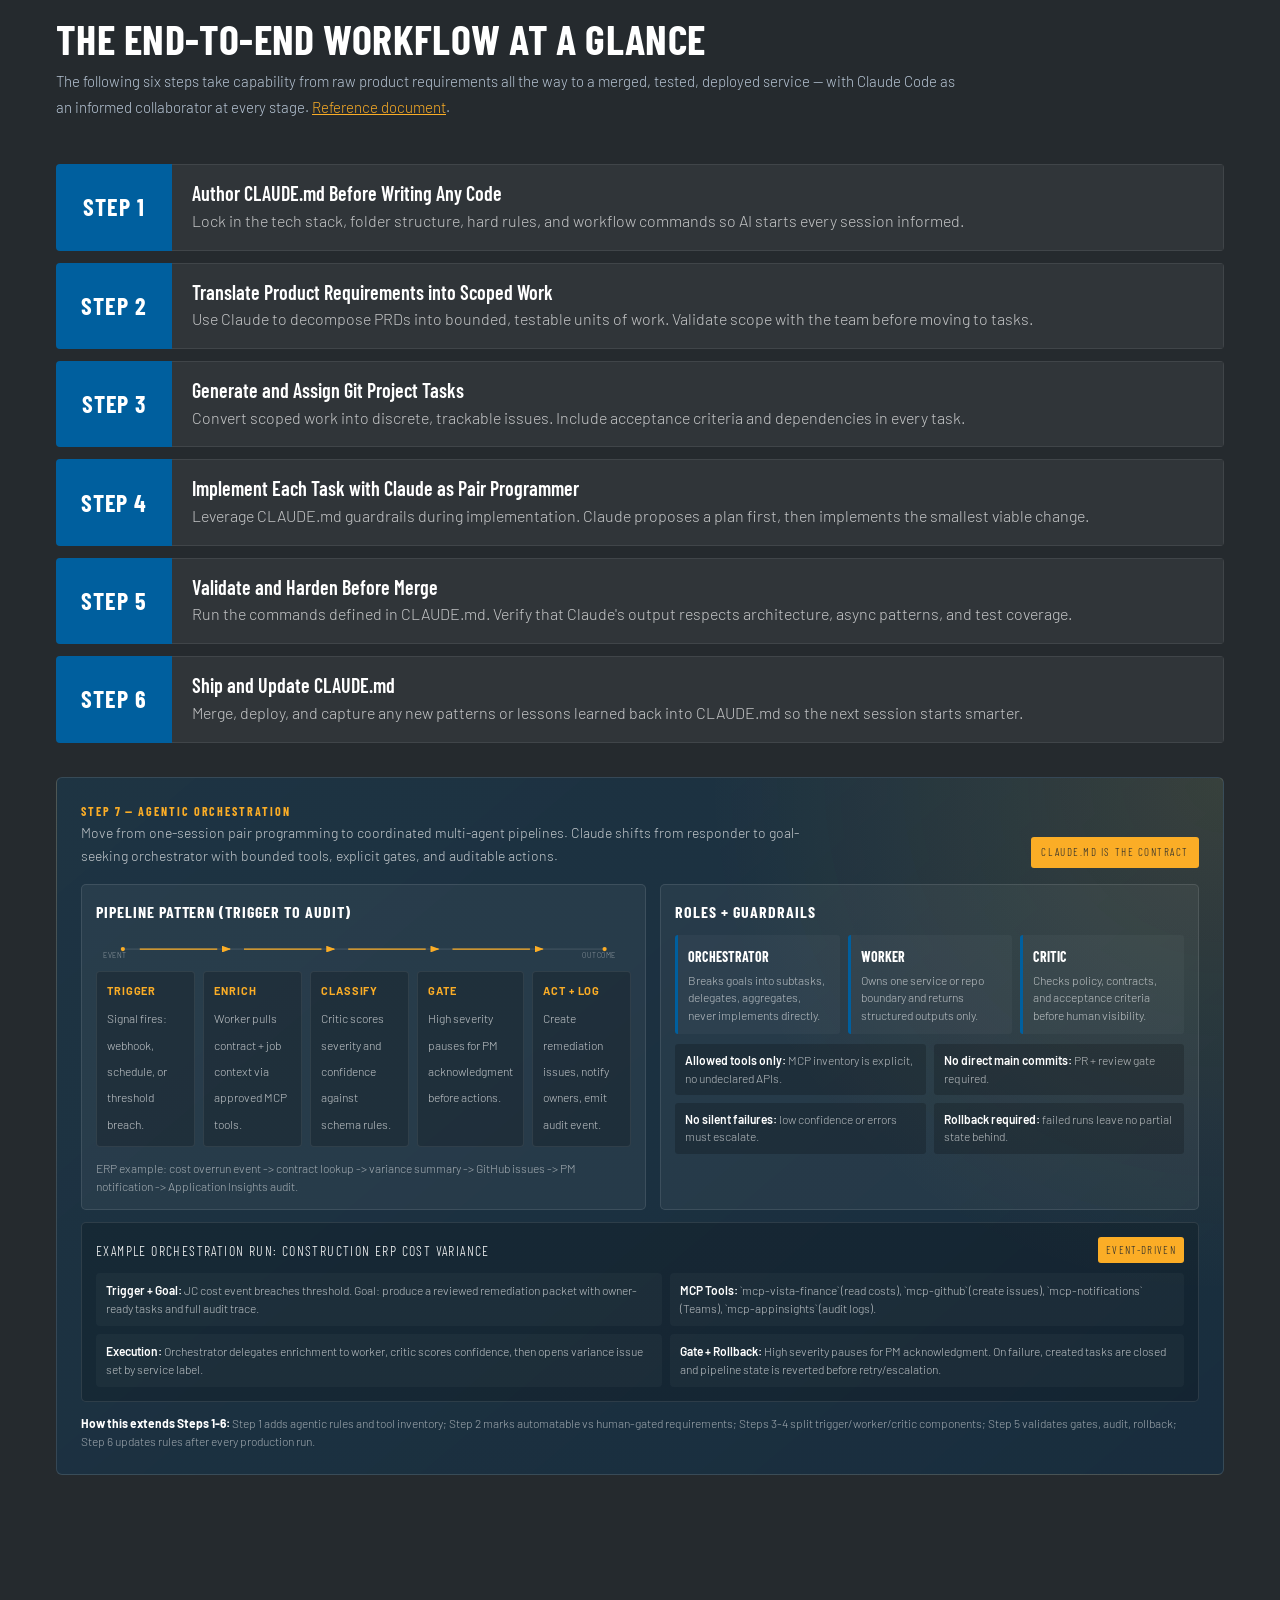
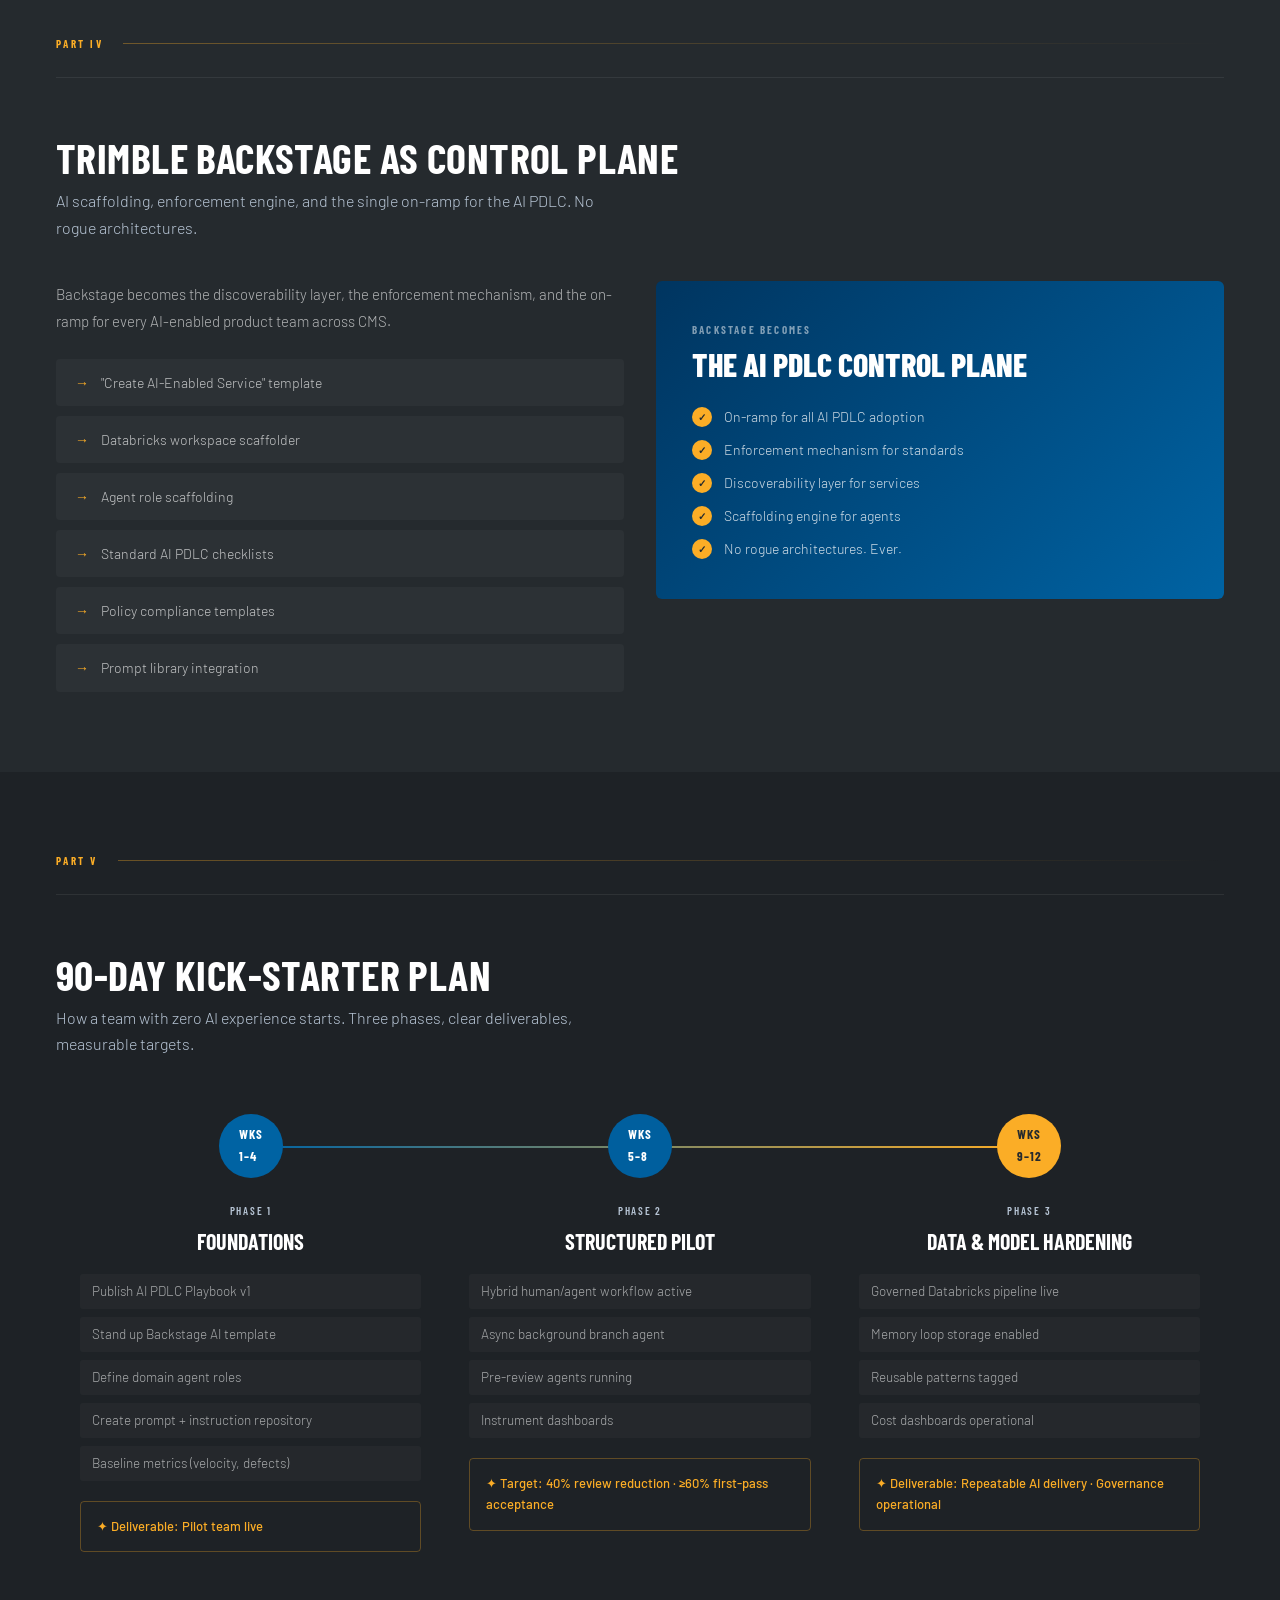
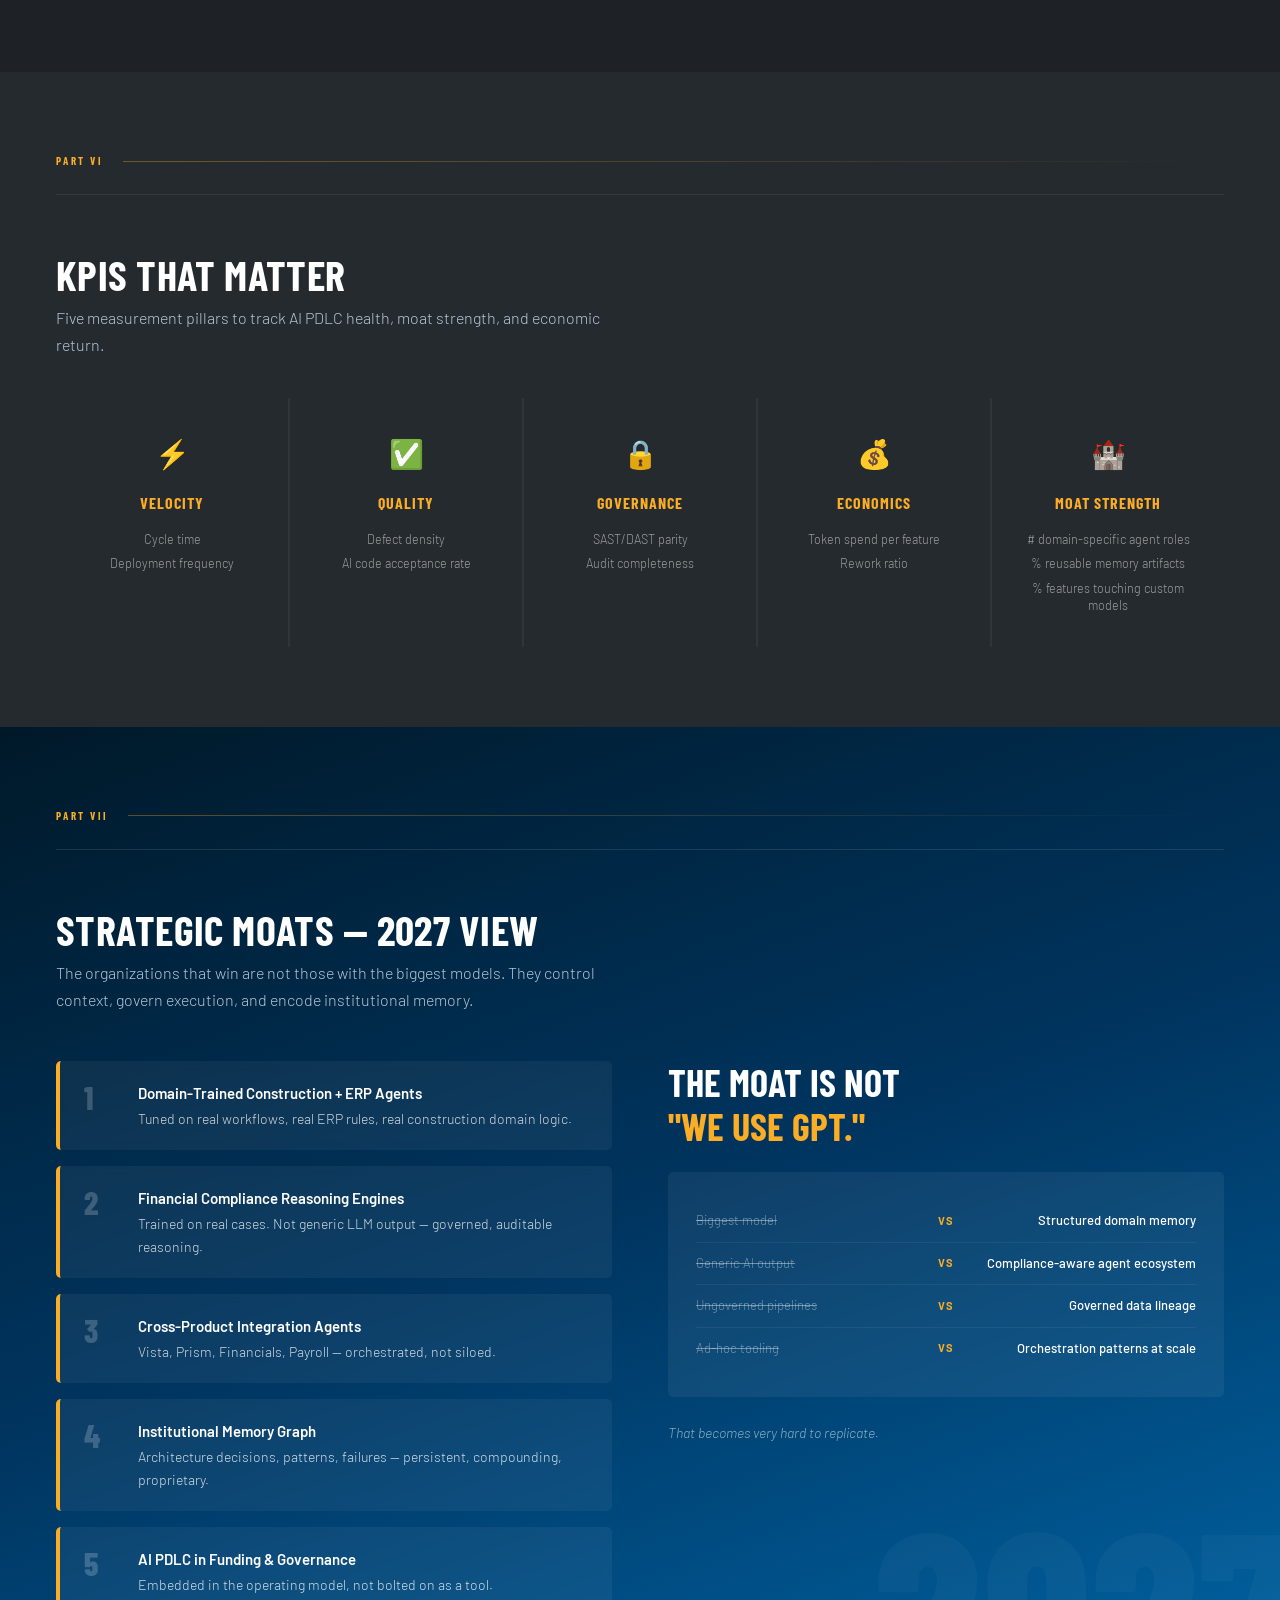
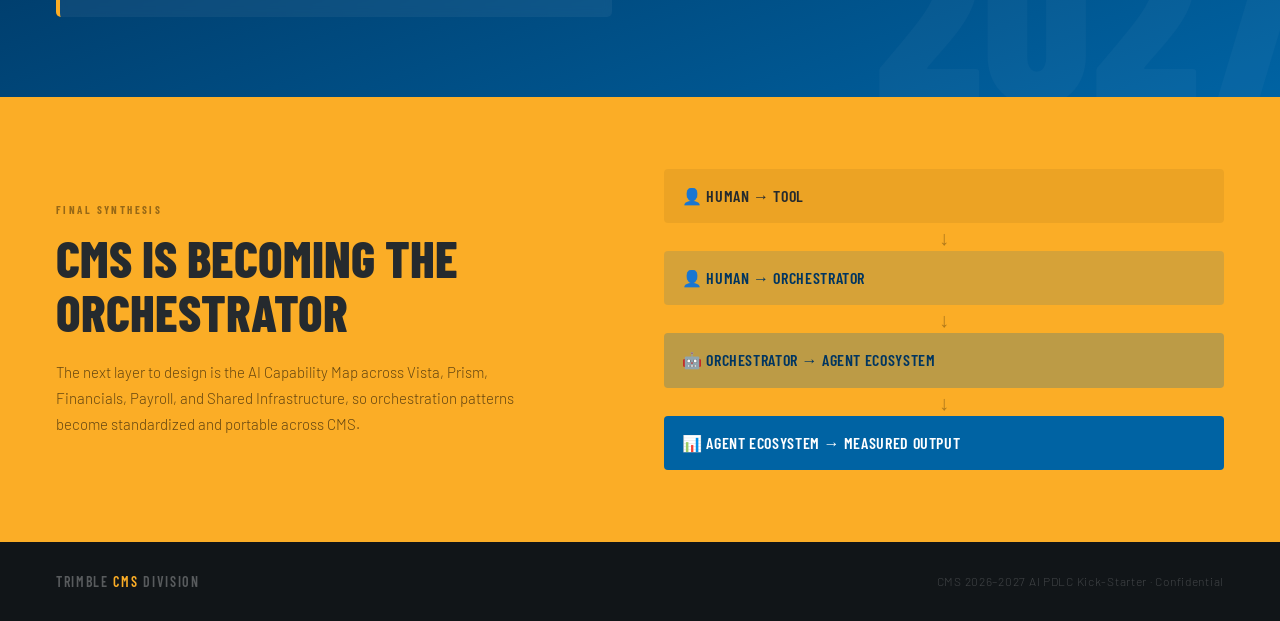
==== commit 18e812b7: "Reposition hero CTA and emphasize kick-starter doc link" ====
--- a/cms-ai-pdlc-blueprint.html
+++ b/cms-ai-pdlc-blueprint.html
@@ -120,12 +120,19 @@
   }
 
   .hero-body {
-    display: flex;
-    flex-direction: column;
-    justify-content: center;
+    display: grid;
+    grid-template-columns: minmax(0, 760px) minmax(240px, 300px);
+    align-items: center;
+    gap: 34px;
     padding: 60px 56px;
     position: relative;
     z-index: 10;
+  }
+
+  .hero-copy {
+    display: flex;
+    flex-direction: column;
+    justify-content: center;
   }
 
   .hero-eyebrow {
@@ -193,6 +200,45 @@
     letter-spacing: 0.1em;
     color: rgba(255,255,255,0.55);
     text-transform: uppercase;
+  }
+
+  .hero-doc-link {
+    display: inline-flex;
+    flex-direction: column;
+    gap: 10px;
+    text-decoration: none;
+    color: var(--trimble-dark);
+    background: var(--trimble-yellow);
+    border: 2px solid rgba(255,255,255,0.45);
+    border-radius: 8px;
+    padding: 14px 14px 12px;
+    box-shadow: 0 12px 26px rgba(0,0,0,0.3);
+    max-width: 280px;
+    justify-self: center;
+    transition: transform 0.2s ease, box-shadow 0.2s ease, background 0.2s ease;
+  }
+
+  .hero-doc-link:hover,
+  .hero-doc-link:focus-visible {
+    background: var(--trimble-yellow-light);
+    transform: translateY(-2px);
+    box-shadow: 0 16px 30px rgba(0,0,0,0.35);
+  }
+
+  .hero-doc-svg {
+    width: 250px;
+    height: 62px;
+    display: block;
+  }
+
+  .hero-doc-text {
+    font-family: 'Barlow Condensed', sans-serif;
+    font-size: 14px;
+    font-weight: 700;
+    letter-spacing: 0.08em;
+    text-transform: uppercase;
+    color: var(--trimble-dark);
+    text-align: center;
   }
 
   .hero-footer-bar {
@@ -1386,6 +1432,7 @@
   .hero-title   { animation: fadeUp 0.7s ease both; animation-delay: 0.2s; }
   .hero-subtitle{ animation: fadeUp 0.7s ease both; animation-delay: 0.35s; }
   .hero-stats   { animation: fadeUp 0.7s ease both; animation-delay: 0.5s; }
+  .hero-doc-link{ animation: fadeUp 0.75s ease both; animation-delay: 0.45s; }
 
   /* ── RESPONSIVE ─────────────────────────── */
   @media (max-width: 900px) {
@@ -1393,6 +1440,18 @@
     .section, .north-star, .moat-section, .synthesis, .footer {
       padding-left: 28px;
       padding-right: 28px;
+    }
+    .hero-body {
+      grid-template-columns: 1fr;
+      gap: 18px;
+    }
+    .hero-doc-link {
+      justify-self: start;
+      max-width: 260px;
+    }
+    .hero-doc-svg {
+      width: 230px;
+      height: 58px;
     }
     .hero-stats { gap: 28px; }
     .infra-grid { grid-template-columns: 1fr; }
@@ -1441,28 +1500,42 @@
   </div>
 
   <div class="hero-body">
-    <p class="hero-eyebrow">AI / LLM / Agentic Development Blueprint</p>
-    <h1 class="hero-title">
-      CMS AI PDLC<br>
-      <em>Kick&#8209;Starter</em>
-    </h1>
-    <p class="hero-subtitle">
-      This isn't a simple tool enhancement. It's a <strong>fundamental re-architecture of how CMS engineering operates</strong> — a streamlined, practical blueprint that any team can adopt, even if they're just beginning their journey with AI.
-    </p>
-    <div class="hero-stats">
-      <div class="stat">
-        <span class="stat-value">2–3×</span>
-        <span class="stat-label">Feature Velocity</span>
+    <div class="hero-copy">
+      <p class="hero-eyebrow">AI / LLM / Agentic Development Blueprint</p>
+      <h1 class="hero-title">
+        CMS AI PDLC<br>
+        <em>Kick&#8209;Starter</em>
+      </h1>
+      <p class="hero-subtitle">
+        This isn't a simple tool enhancement. It's a <strong>fundamental re-architecture of how CMS engineering operates</strong> — a streamlined, practical blueprint that any team can adopt, even if they're just beginning their journey with AI.
+      </p>
+      <div class="hero-stats">
+        <div class="stat">
+          <span class="stat-value">2–3×</span>
+          <span class="stat-label">Feature Velocity</span>
+        </div>
+        <div class="stat">
+          <span class="stat-value">50%</span>
+          <span class="stat-label">Cycle-Time Reduction</span>
+        </div>
+        <div class="stat">
+          <span class="stat-value">90</span>
+          <span class="stat-label">Day Kick-Starter</span>
+        </div>
       </div>
-      <div class="stat">
-        <span class="stat-value">50%</span>
-        <span class="stat-label">Cycle-Time Reduction</span>
-      </div>
-      <div class="stat">
-        <span class="stat-value">90</span>
-        <span class="stat-label">Day Kick-Starter</span>
-      </div>
-    </div>
+    </div>
+
+    <a class="hero-doc-link" href="https://docs.google.com/document/d/1a8iZny17Ze3H75KJpM9zG0AgrOw8L7Oju9FWaTtSXv4/edit?tab=t.0" target="_blank" rel="noopener noreferrer" aria-label="Open CMS AI PDLC Kick-Starter reference document">
+      <svg class="hero-doc-svg" viewBox="0 0 250 62" role="img" aria-label="Open blueprint reference" xmlns="http://www.w3.org/2000/svg">
+        <rect x="1.5" y="1.5" width="247" height="59" rx="8" fill="rgba(0,0,0,0.08)" stroke="rgba(0,0,0,0.2)" />
+        <polyline points="20,44 62,36 104,32 146,26 188,18 226,12" fill="none" stroke="var(--trimble-dark)" stroke-width="2.4" stroke-linecap="round" stroke-linejoin="round" />
+        <circle cx="62" cy="36" r="2.4" fill="var(--trimble-dark)" />
+        <circle cx="146" cy="26" r="2.4" fill="var(--trimble-dark)" />
+        <circle cx="226" cy="12" r="3" fill="var(--trimble-dark)" />
+        <text x="20" y="20" fill="rgba(0,0,0,0.78)" font-size="8.5" font-family="Barlow, sans-serif" letter-spacing="0.6">CLICK TO OPEN REFERENCE DOC</text>
+      </svg>
+      <span class="hero-doc-text">Open Kick-Starter Blueprint</span>
+    </a>
   </div>
 
   <div class="hero-footer-bar">
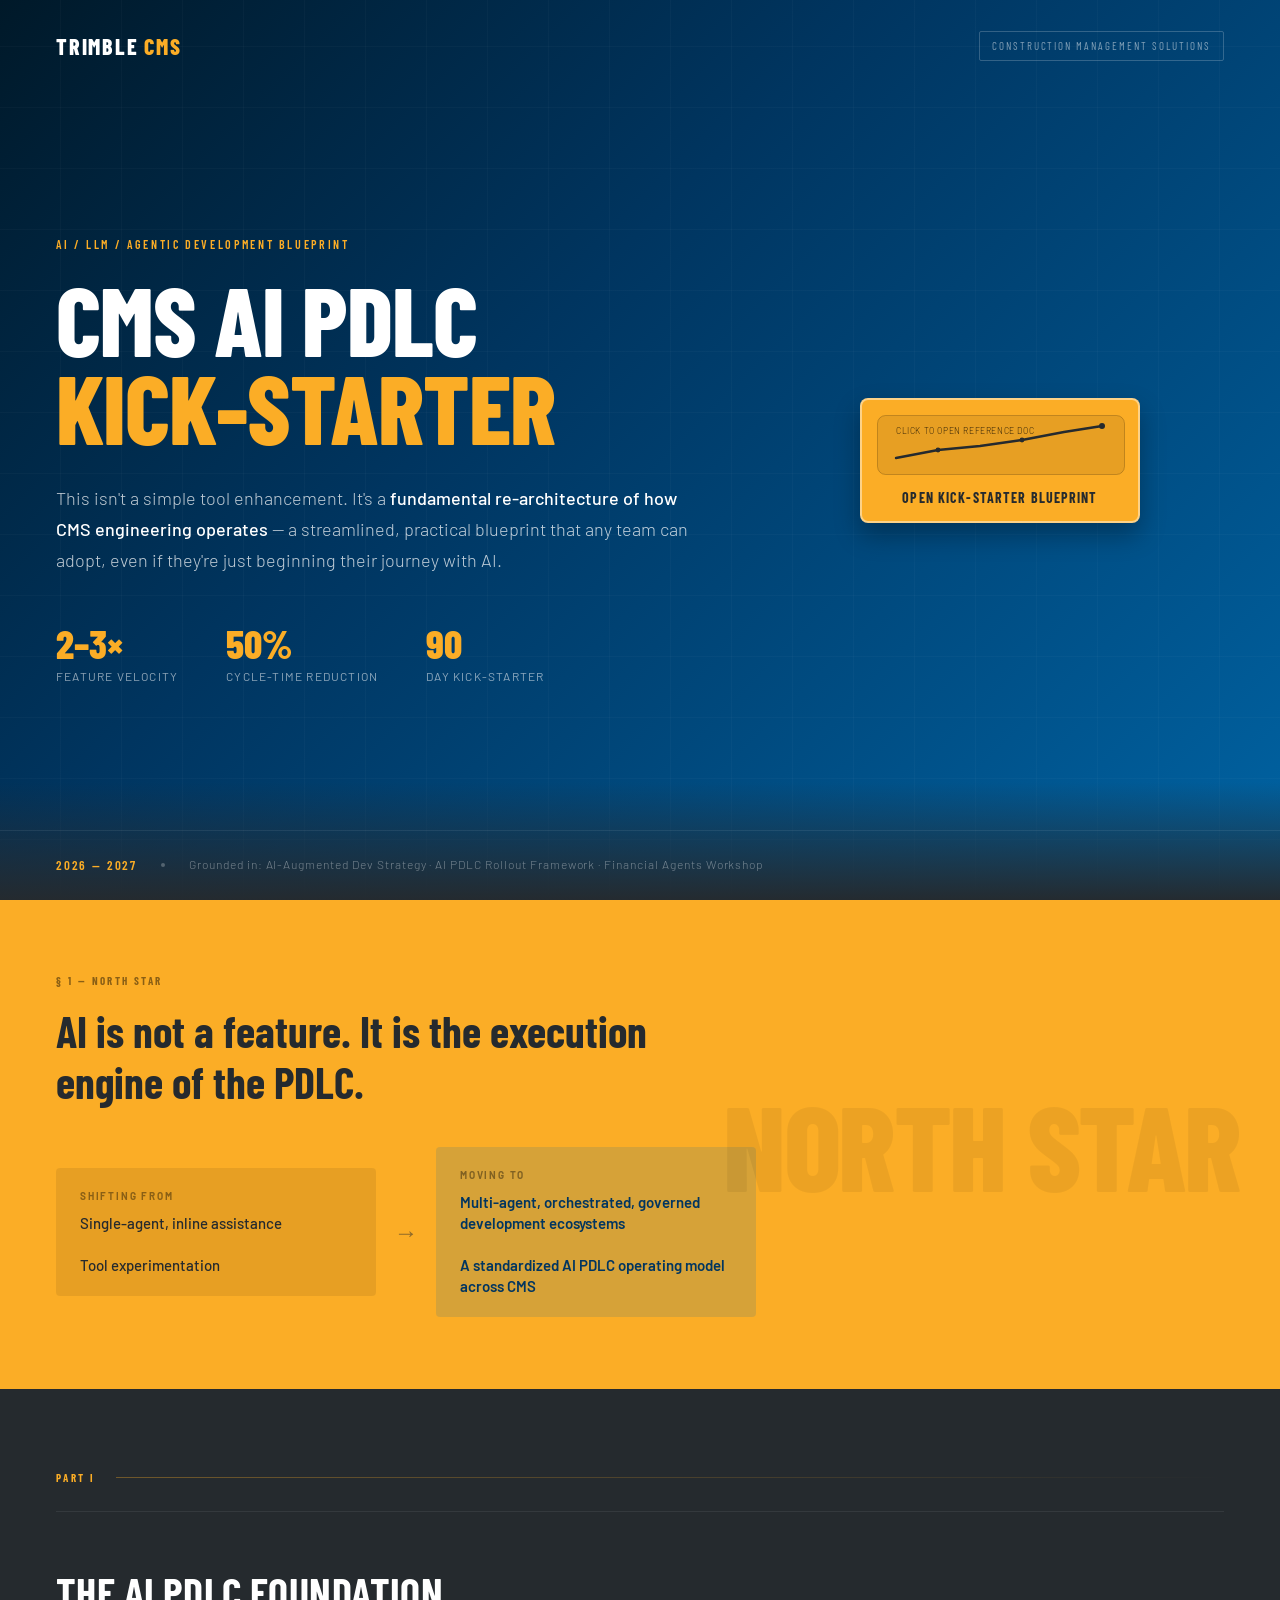
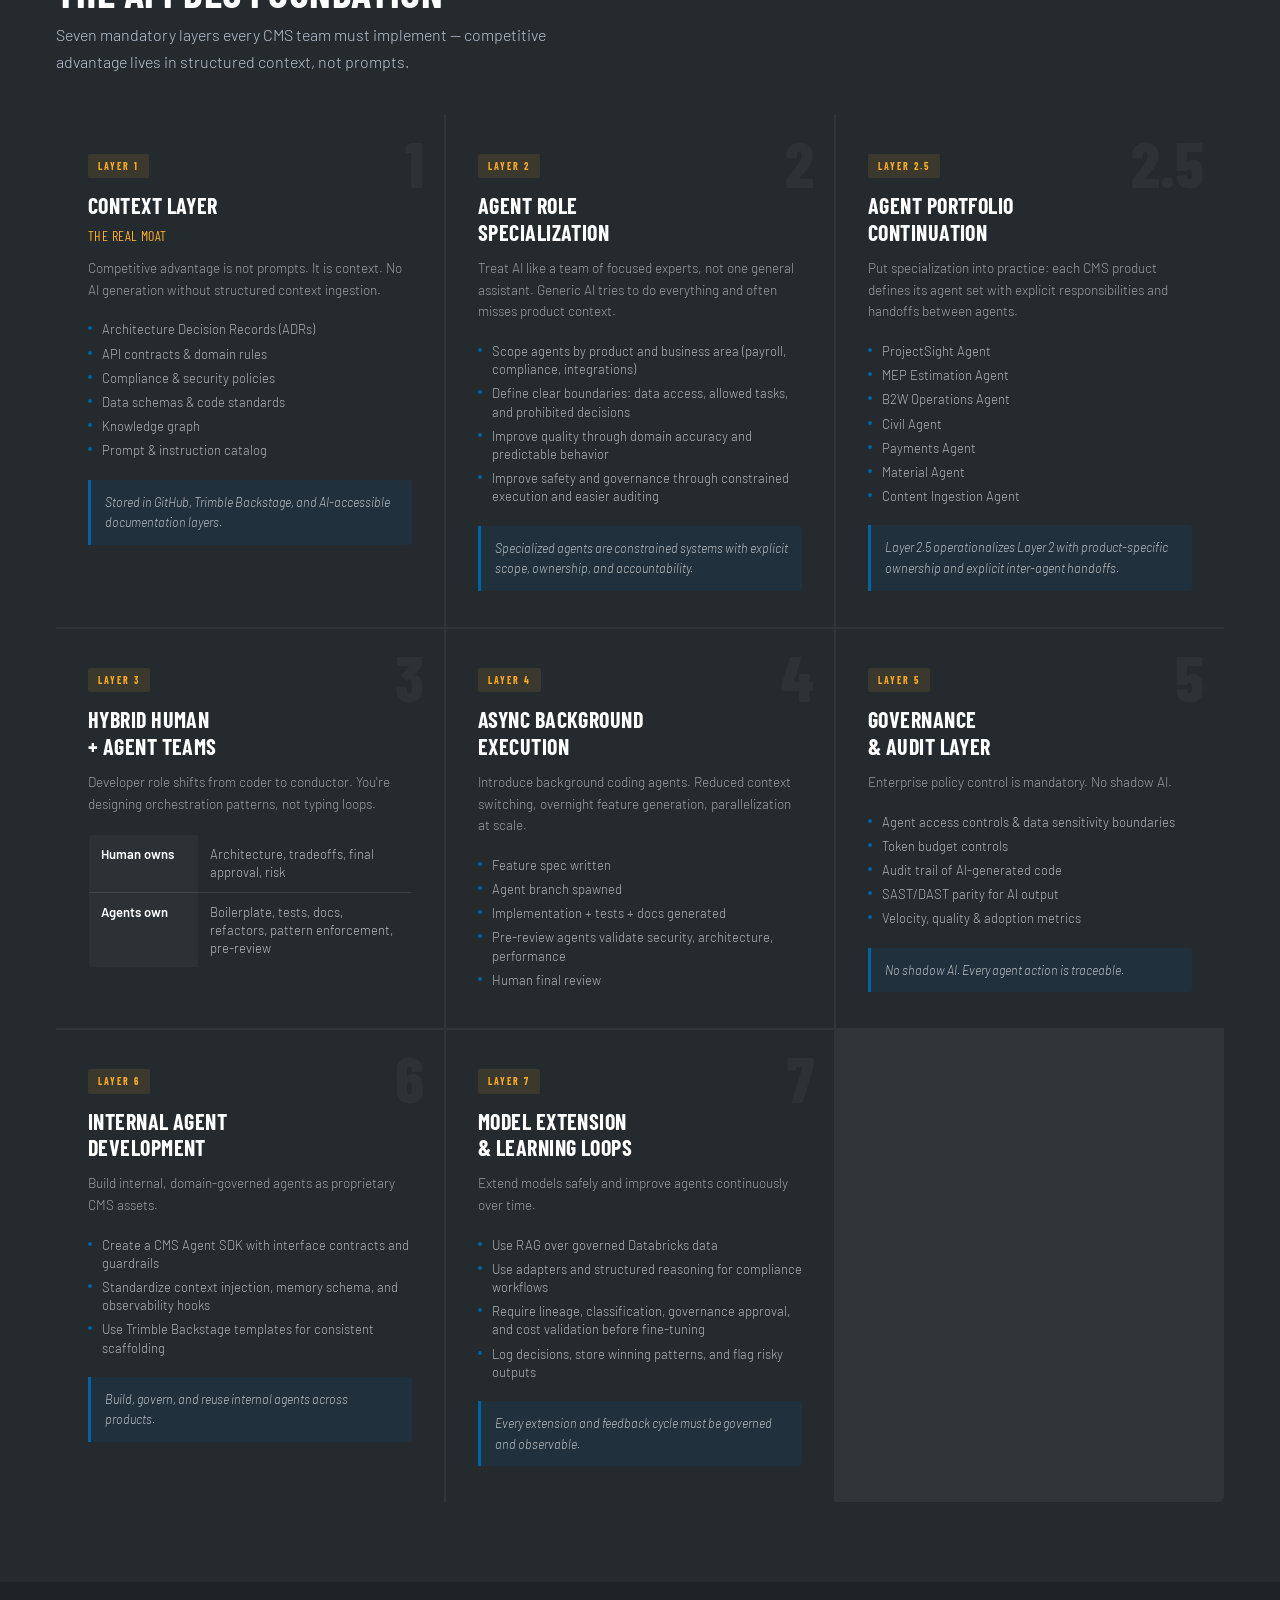
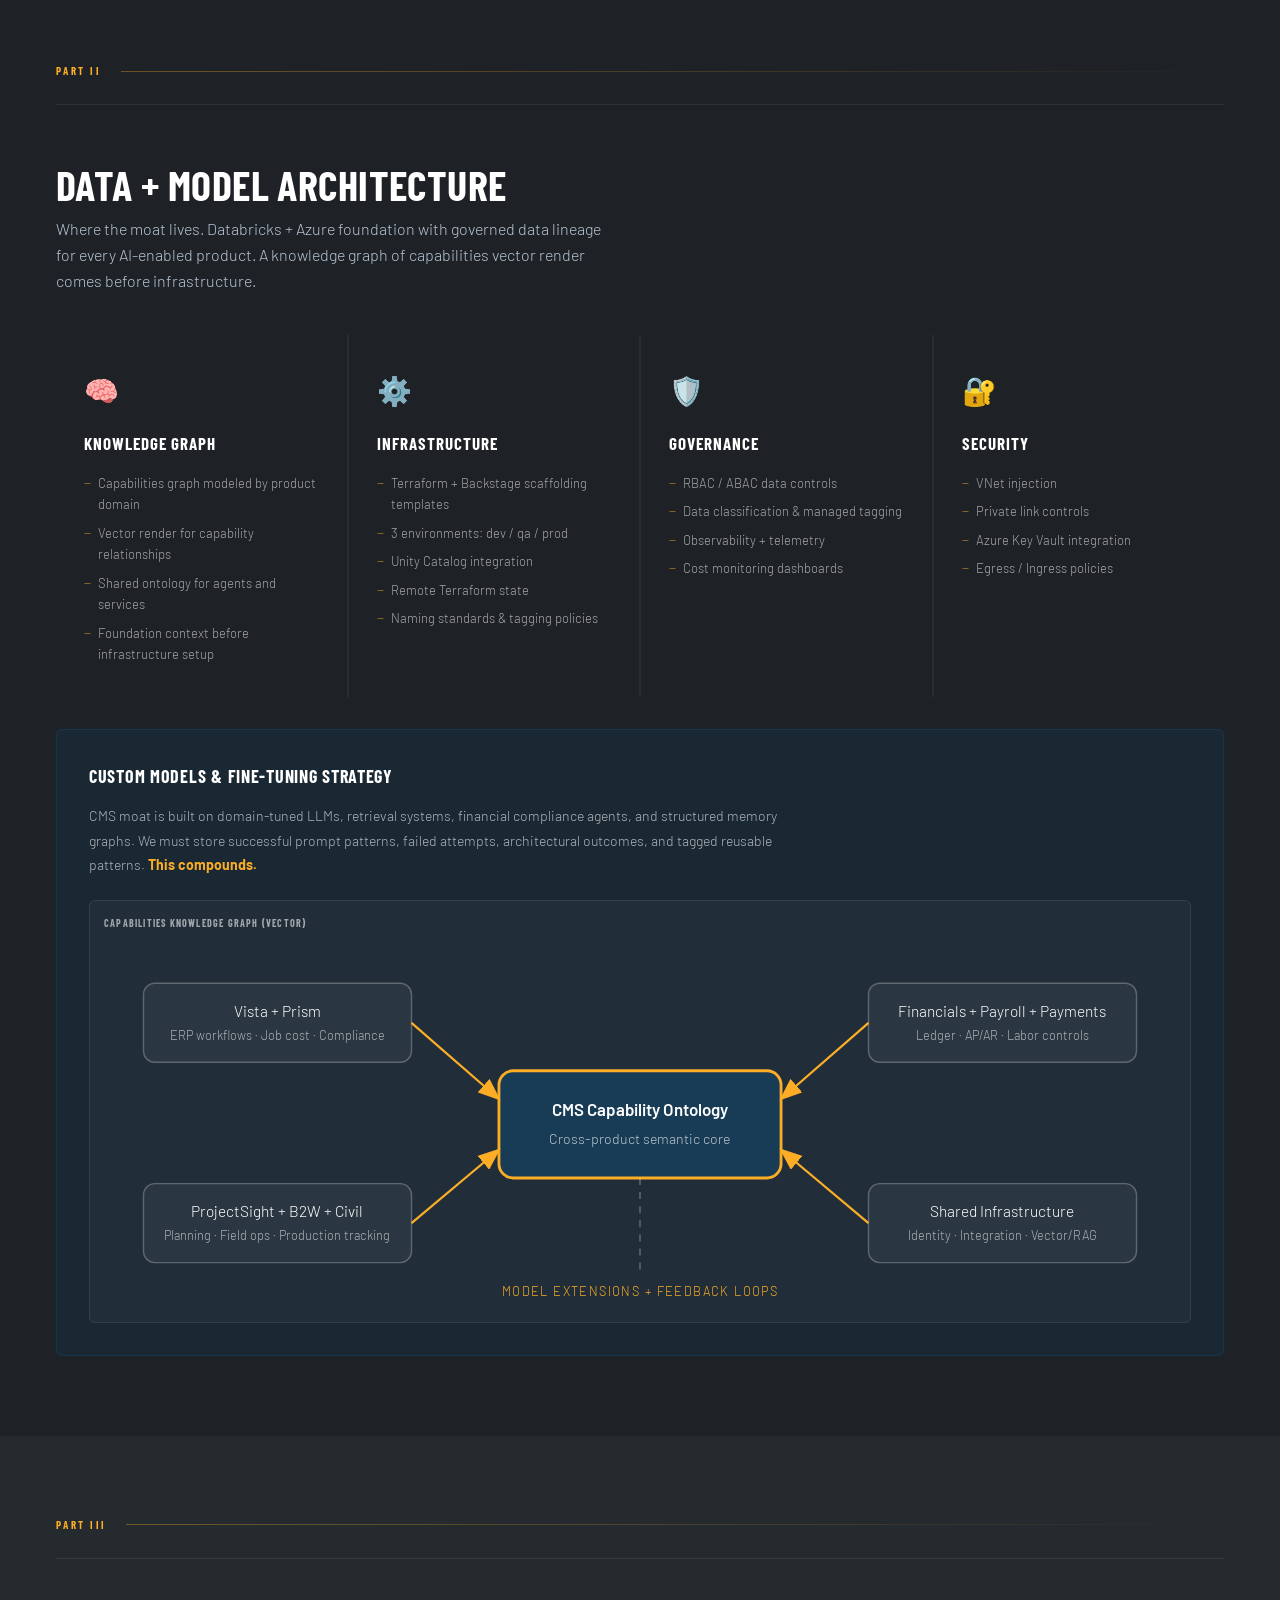
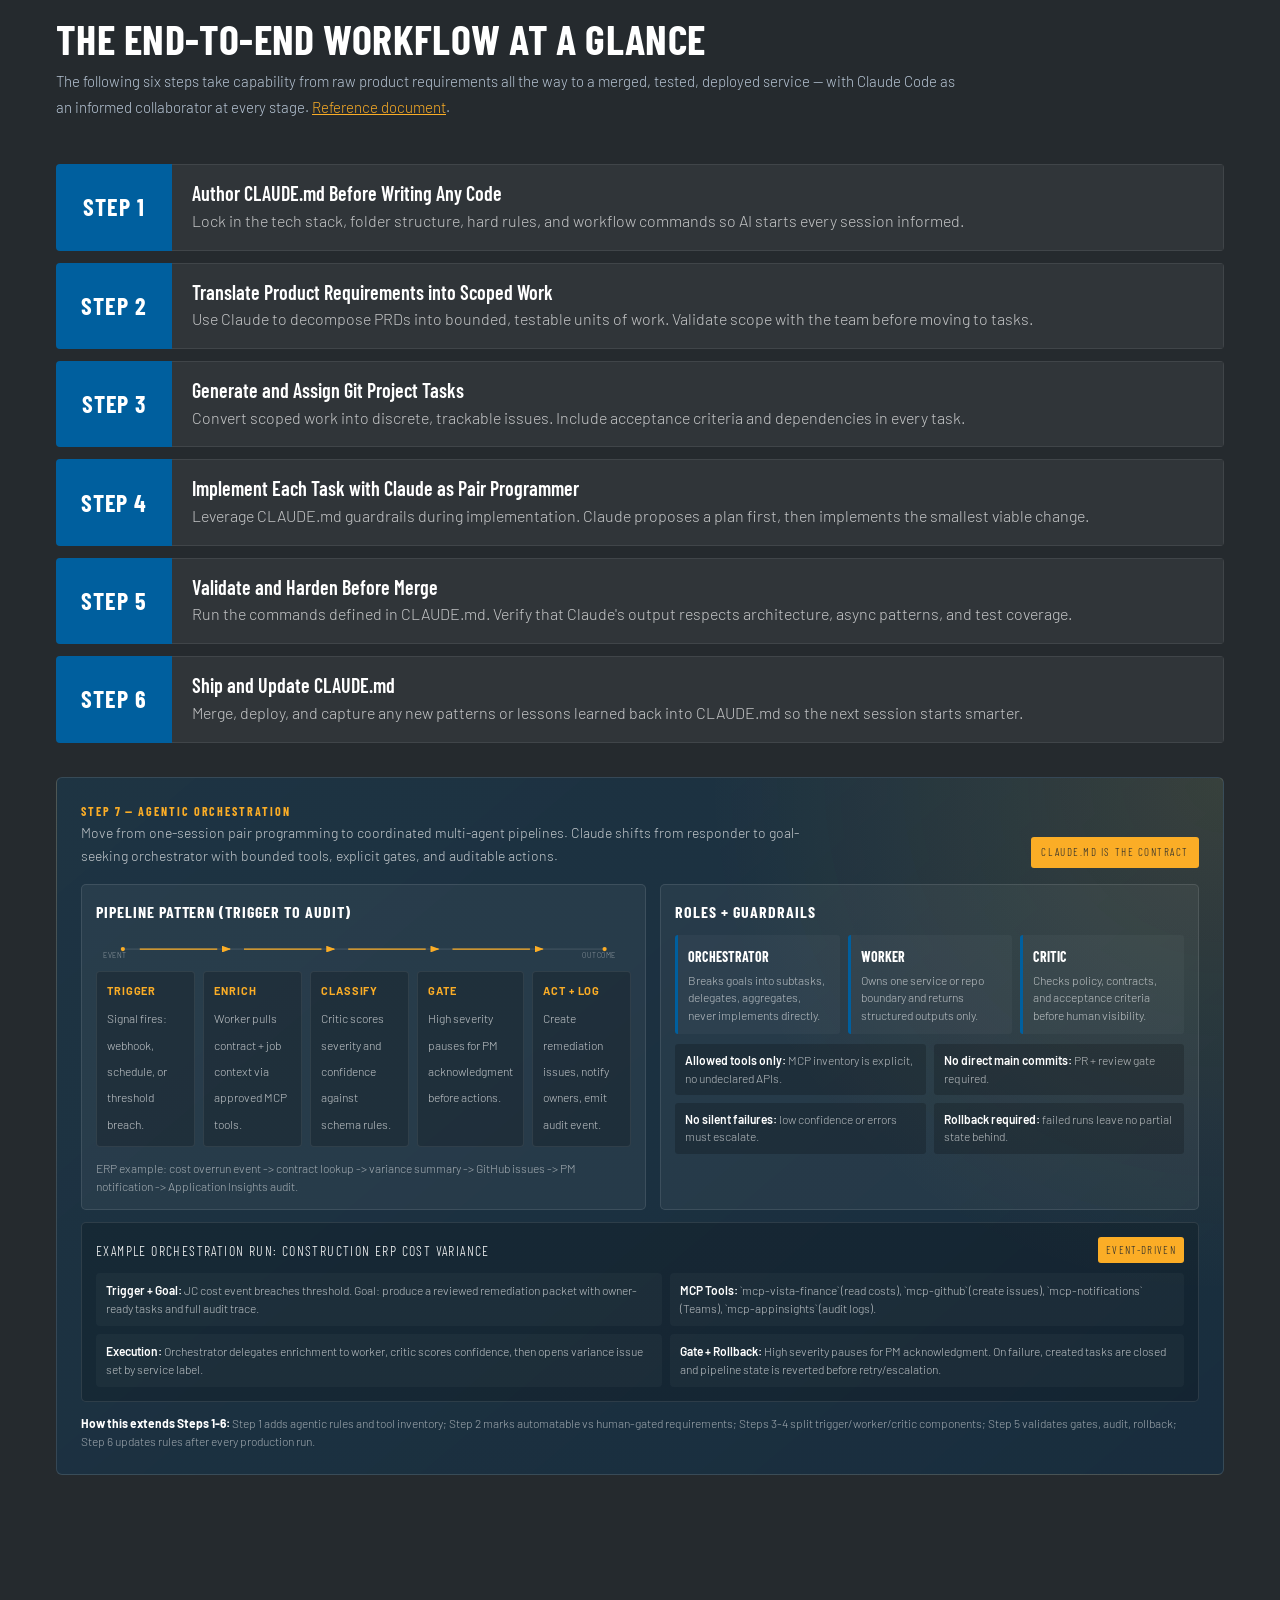
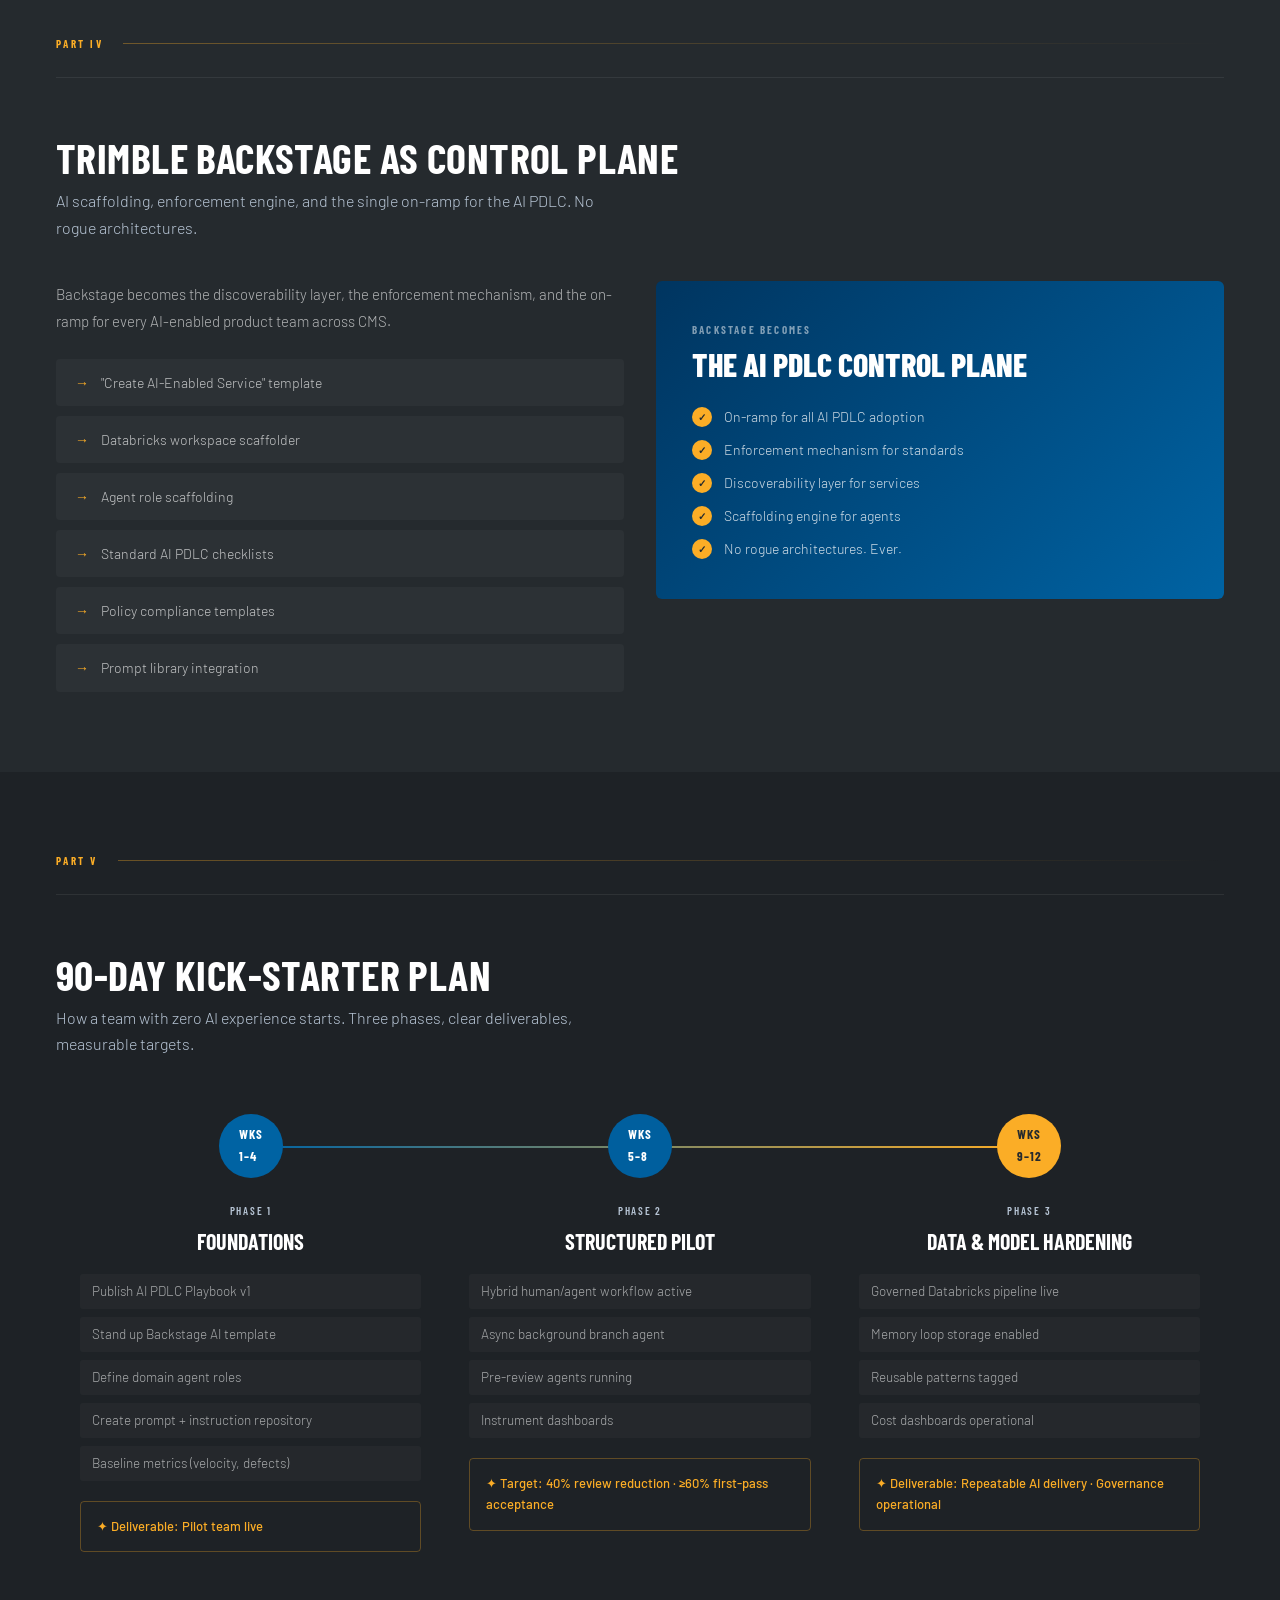
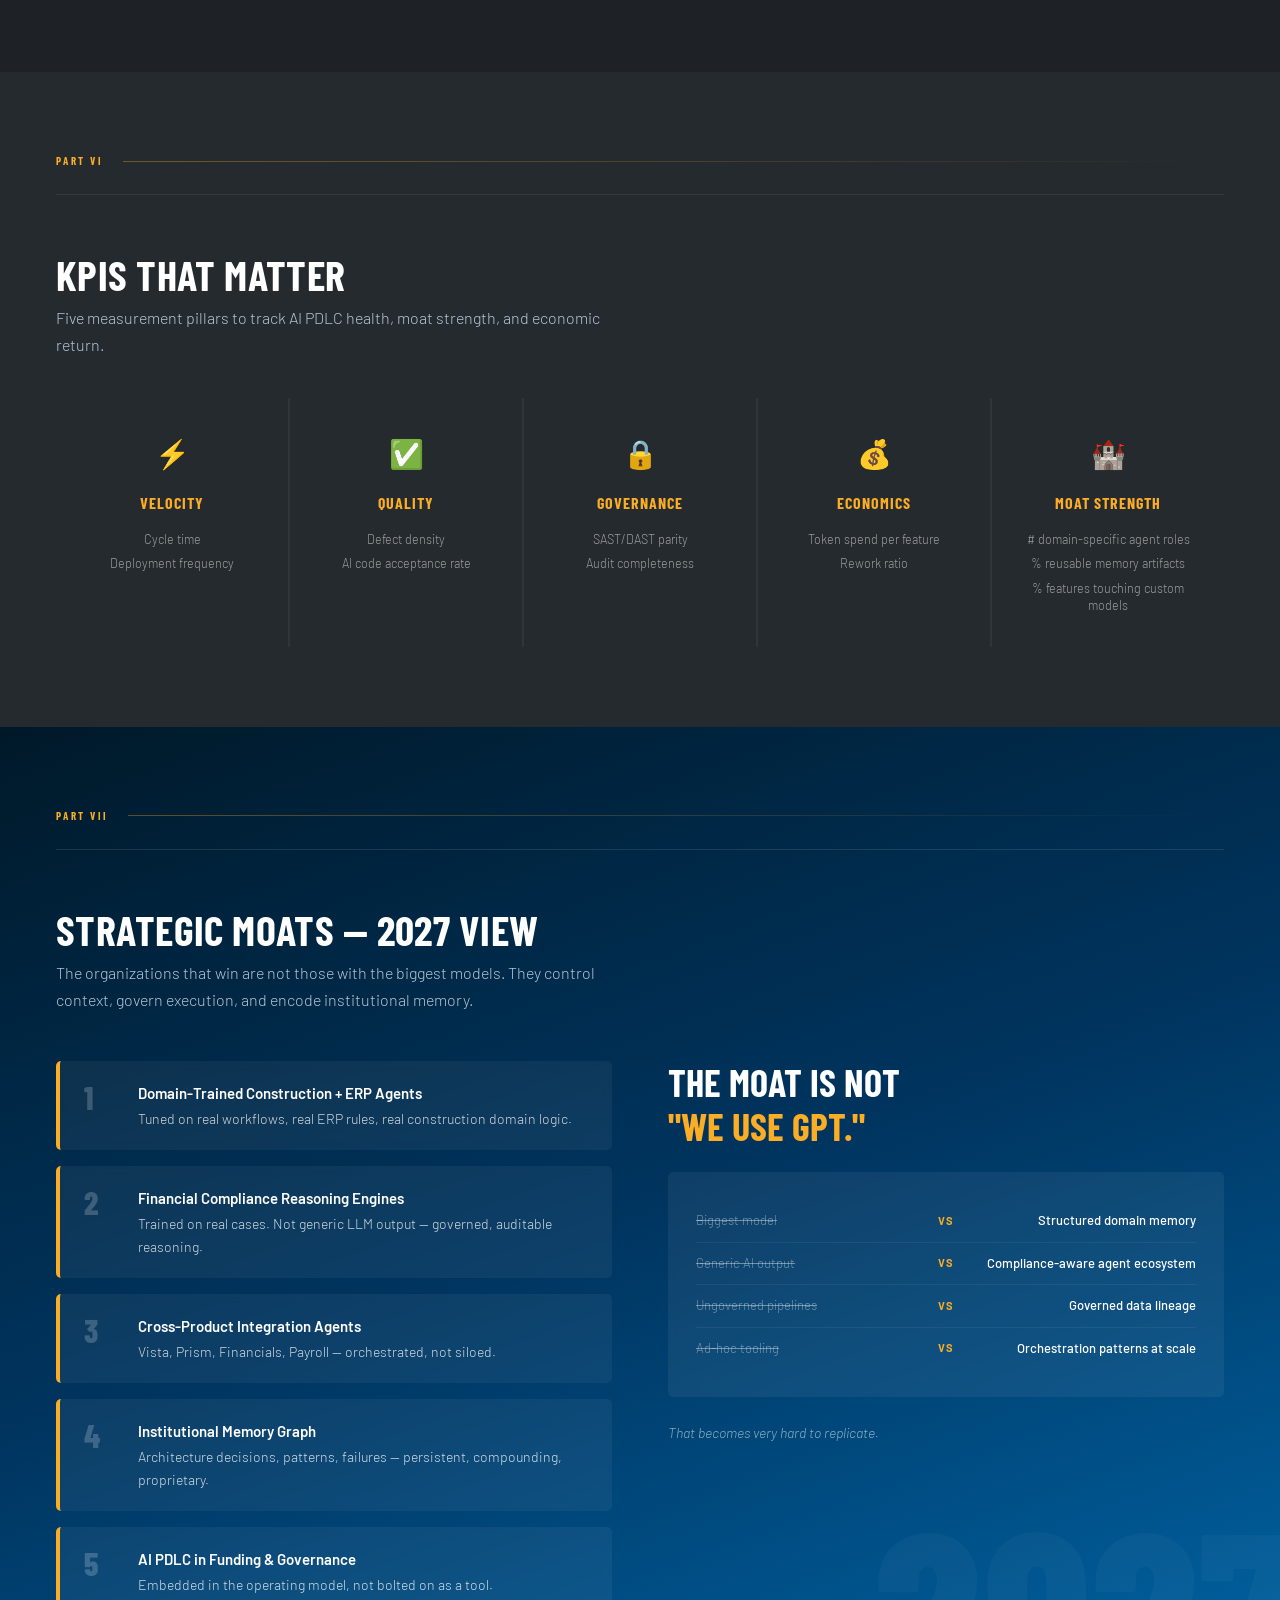
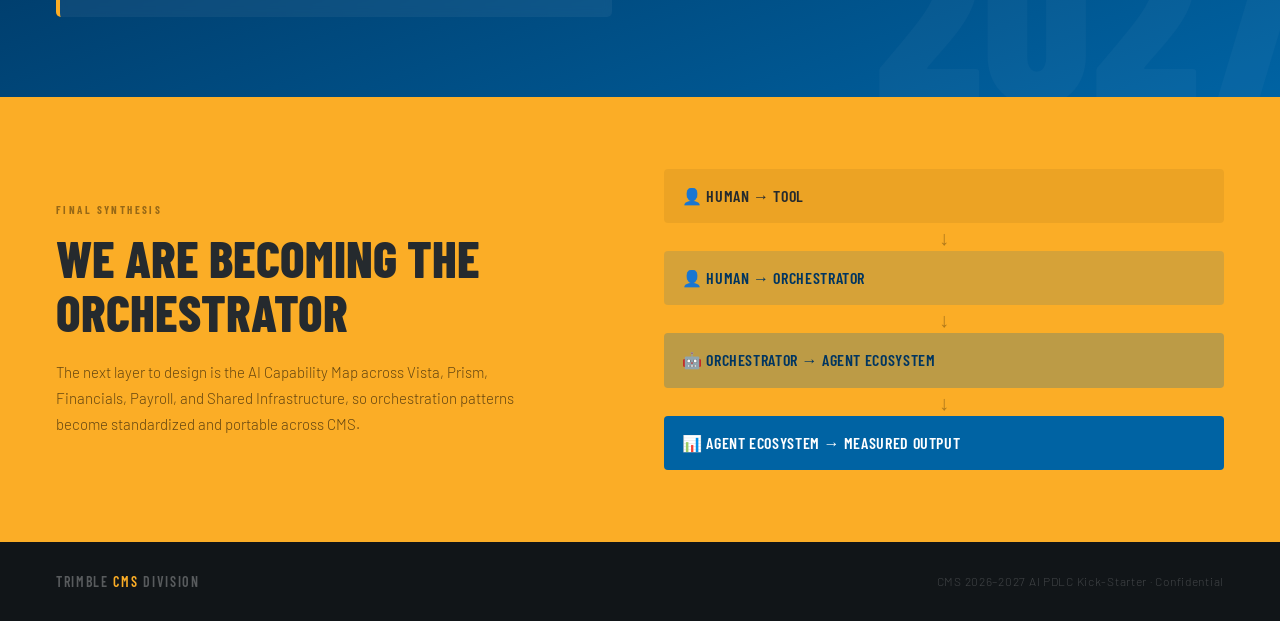
==== commit 4f980fbe: "Publish latest site updates" ====
--- a/cms-ai-pdlc-blueprint.html
+++ b/cms-ai-pdlc-blueprint.html
@@ -2144,7 +2144,7 @@
 <section class="synthesis">
   <div class="synthesis-left">
     <p class="eyebrow">Final Synthesis</p>
-    <h2 class="synthesis-title">CMS is Becoming the Orchestrator</h2>
+    <h2 class="synthesis-title">We are Becoming the Orchestrator</h2>
     <p class="synthesis-body">The next layer to design is the AI Capability Map across Vista, Prism, Financials, Payroll, and Shared Infrastructure, so orchestration patterns become standardized and portable across CMS.</p>
   </div>
 
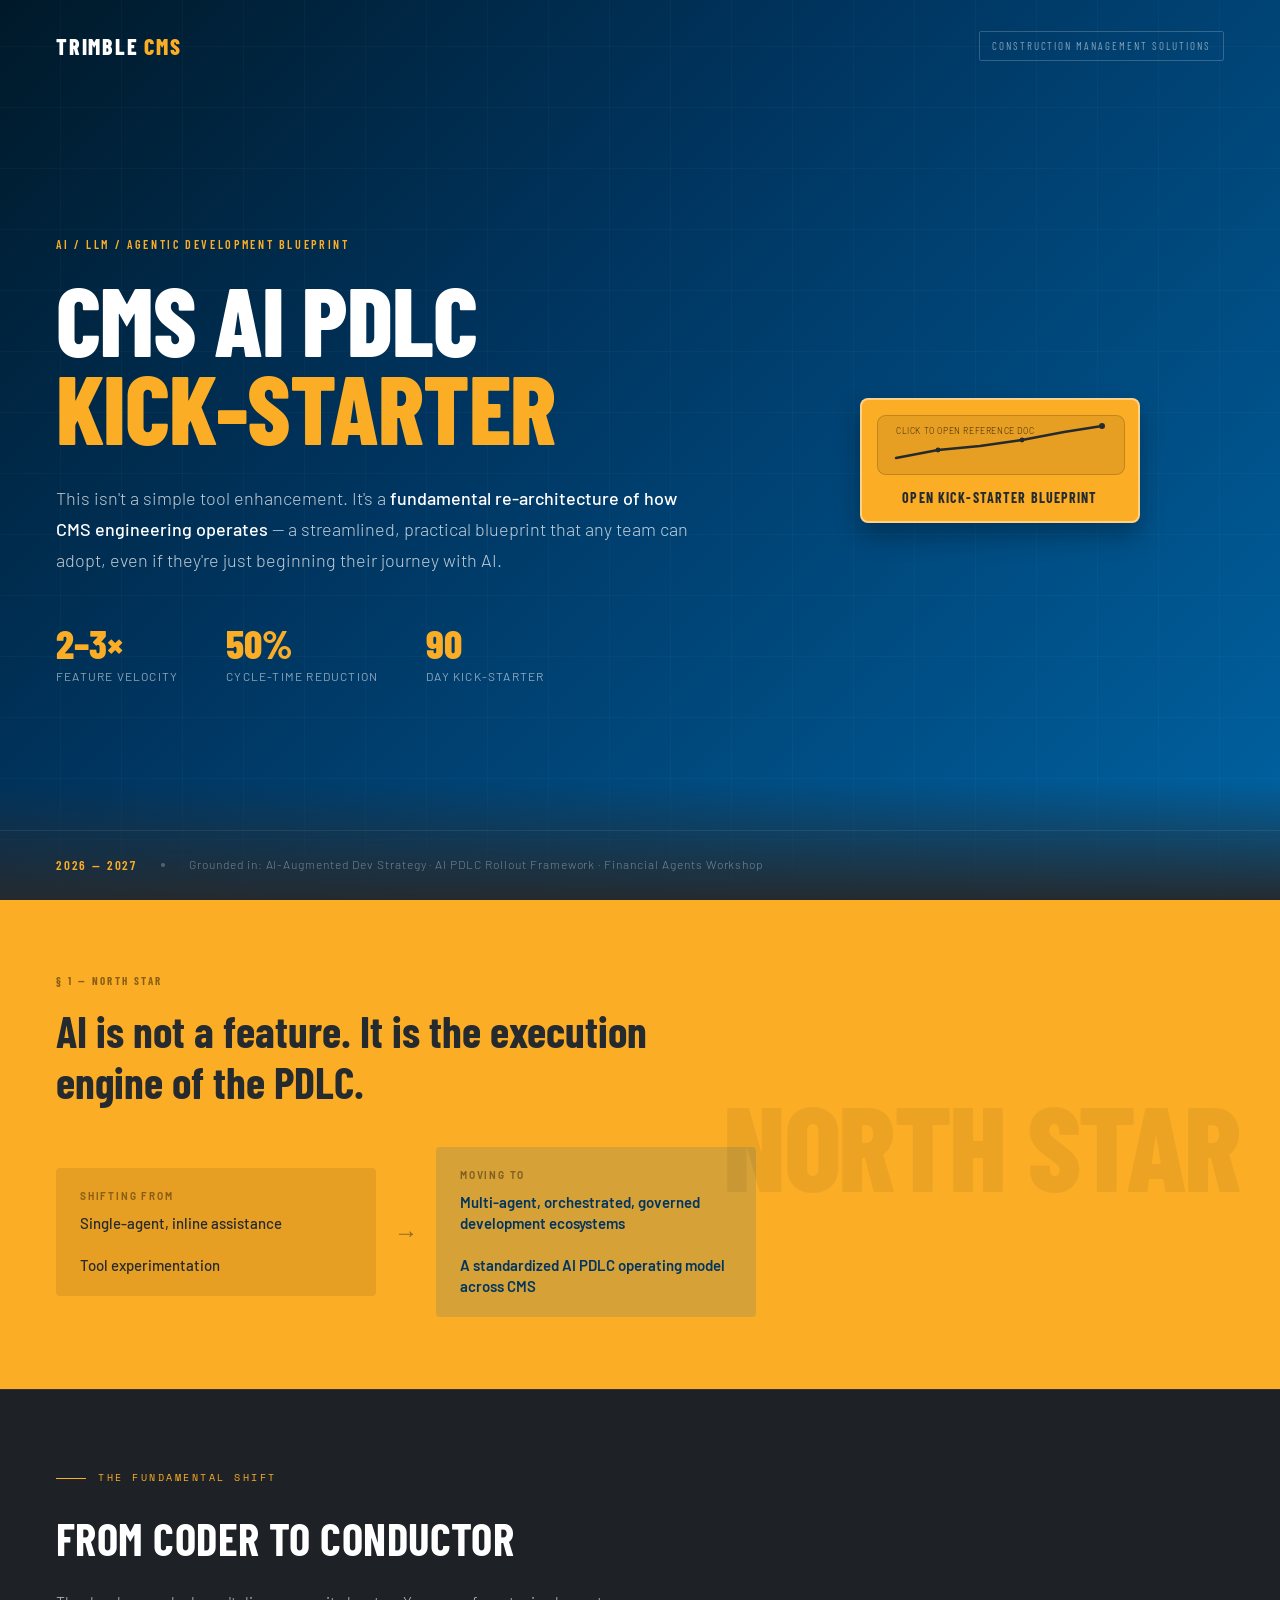
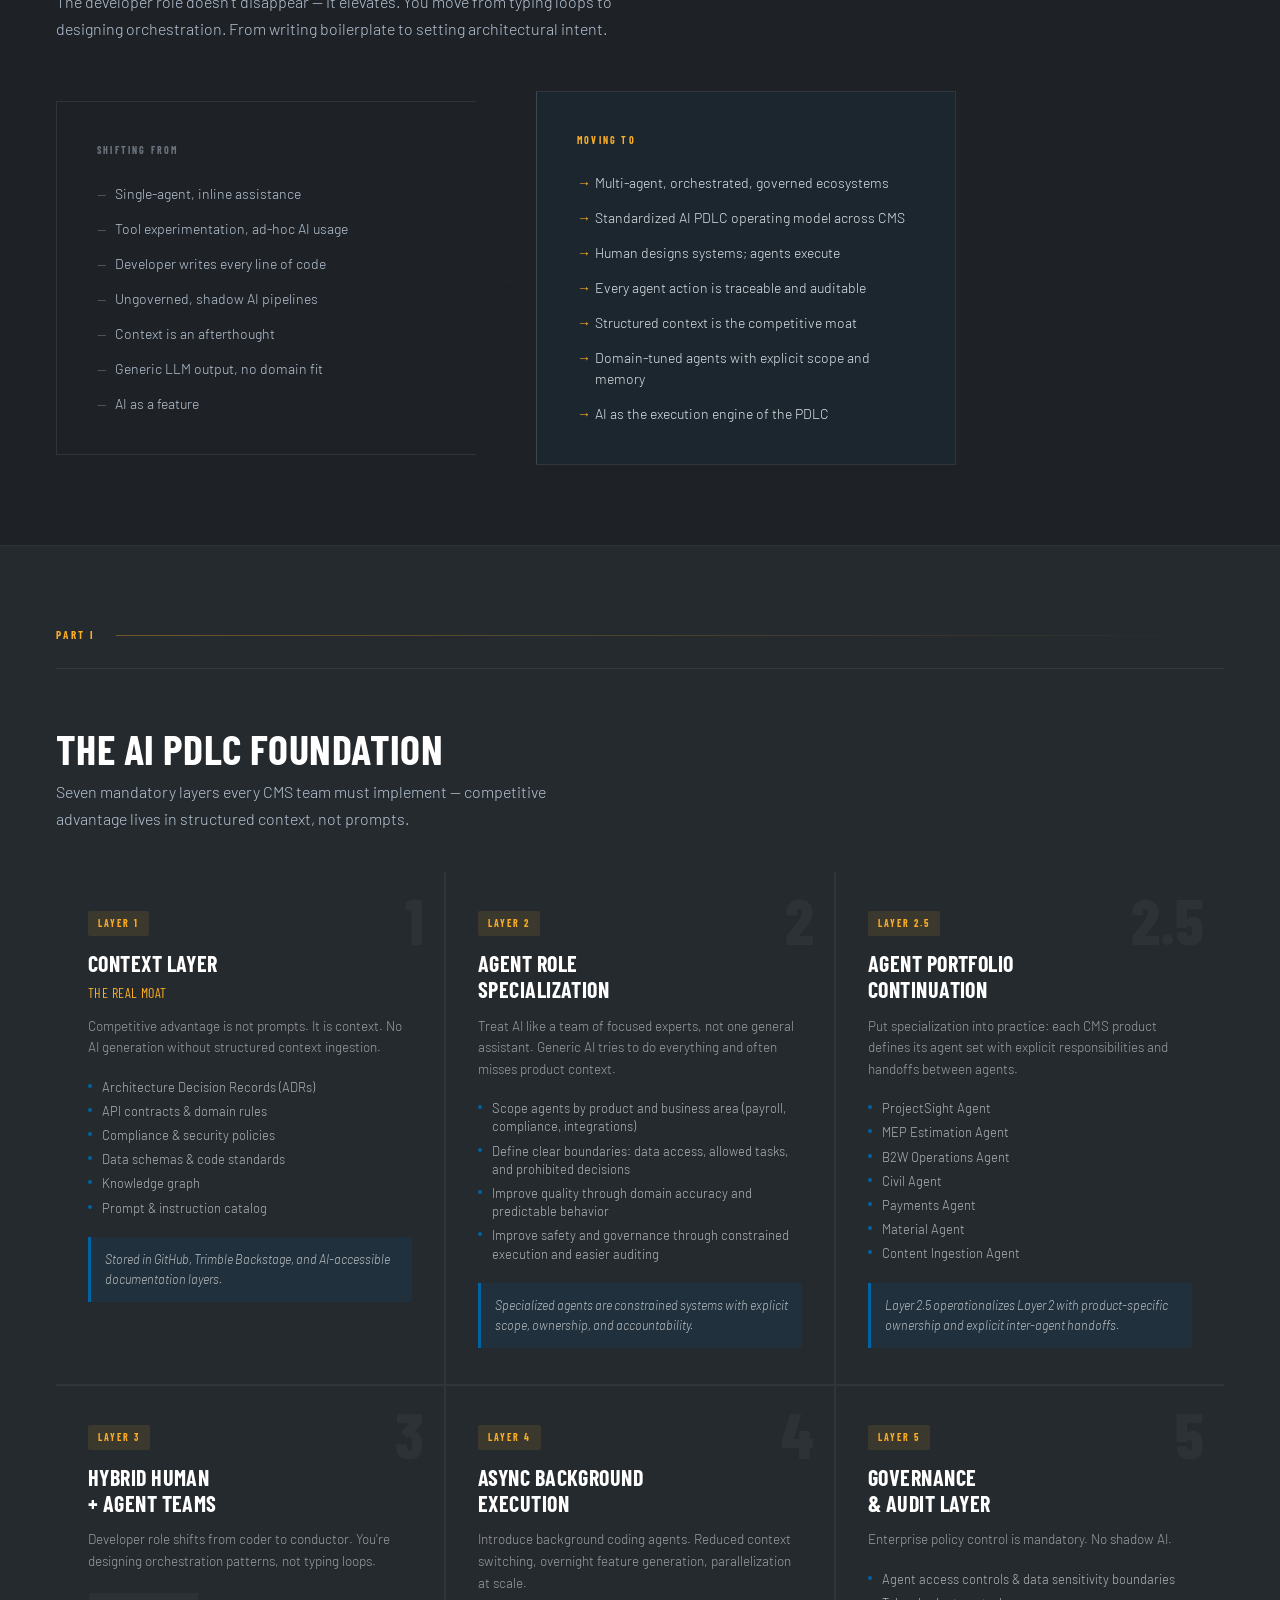
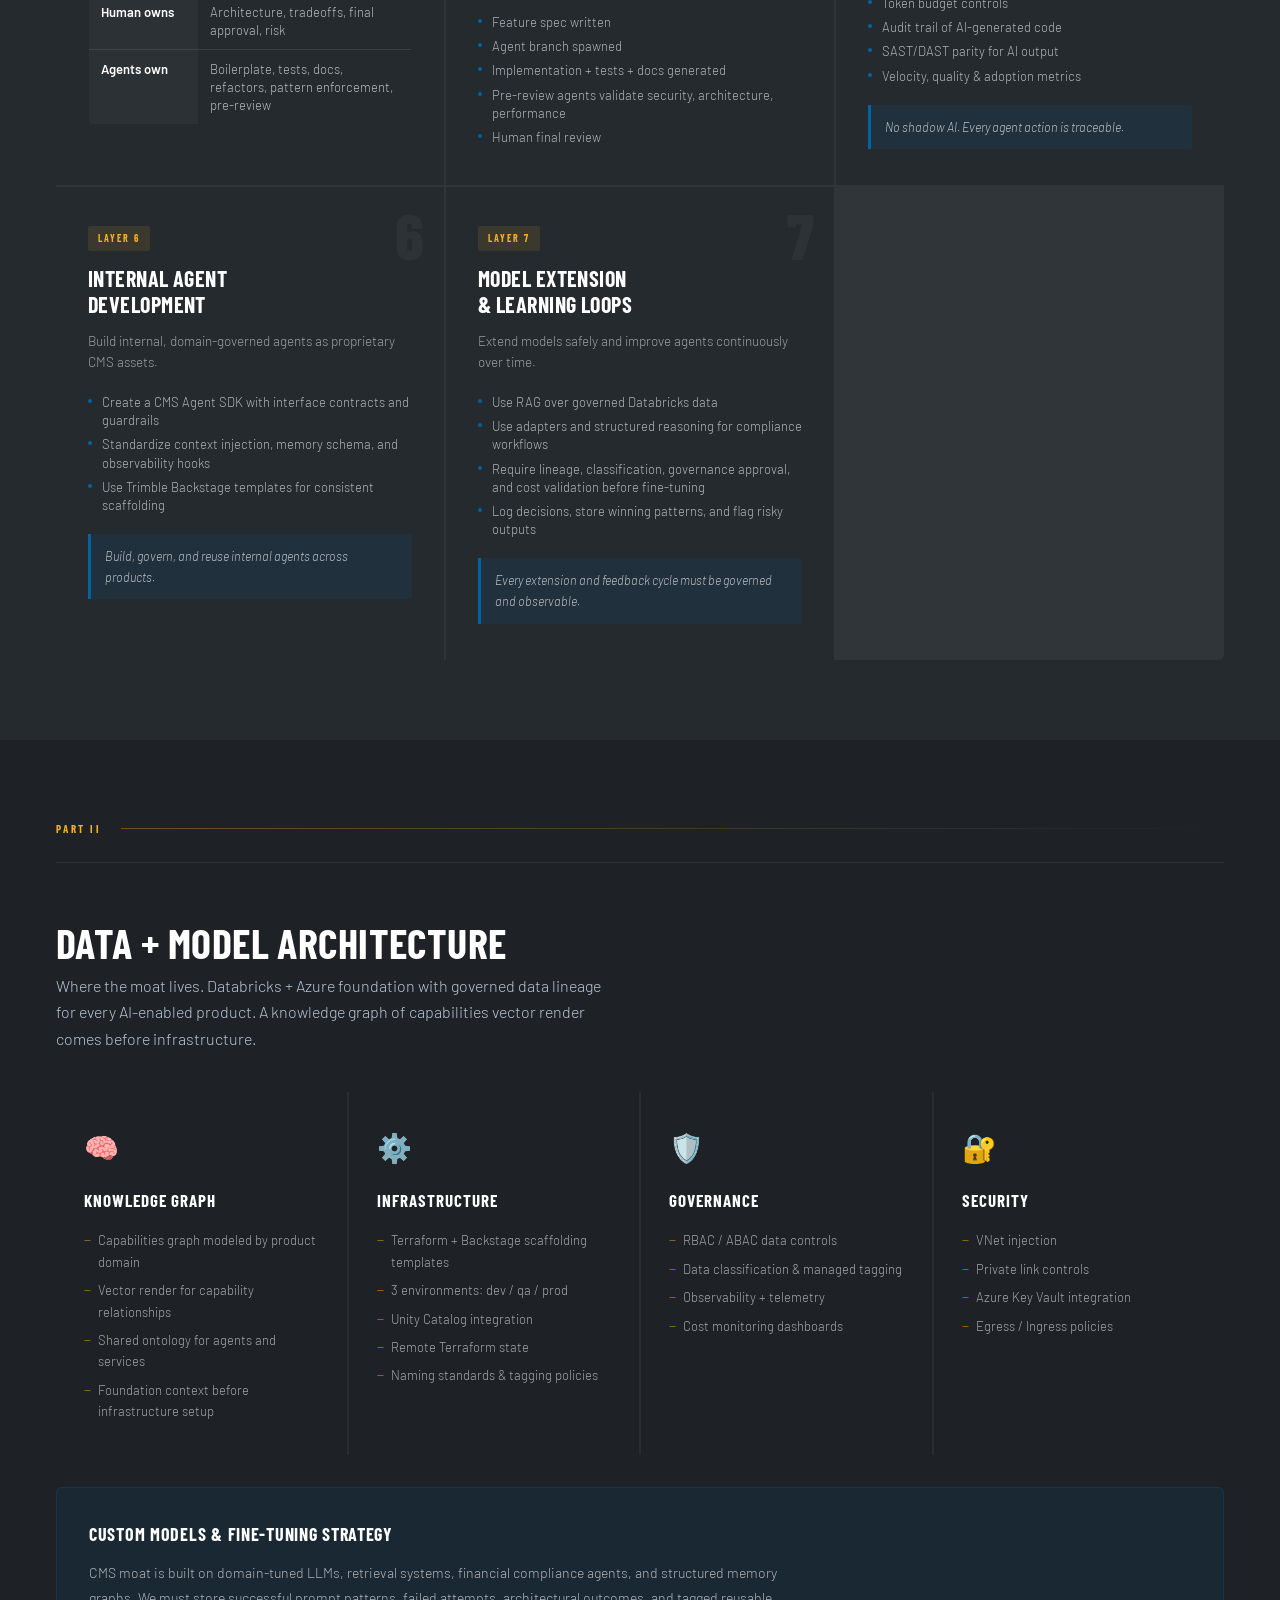
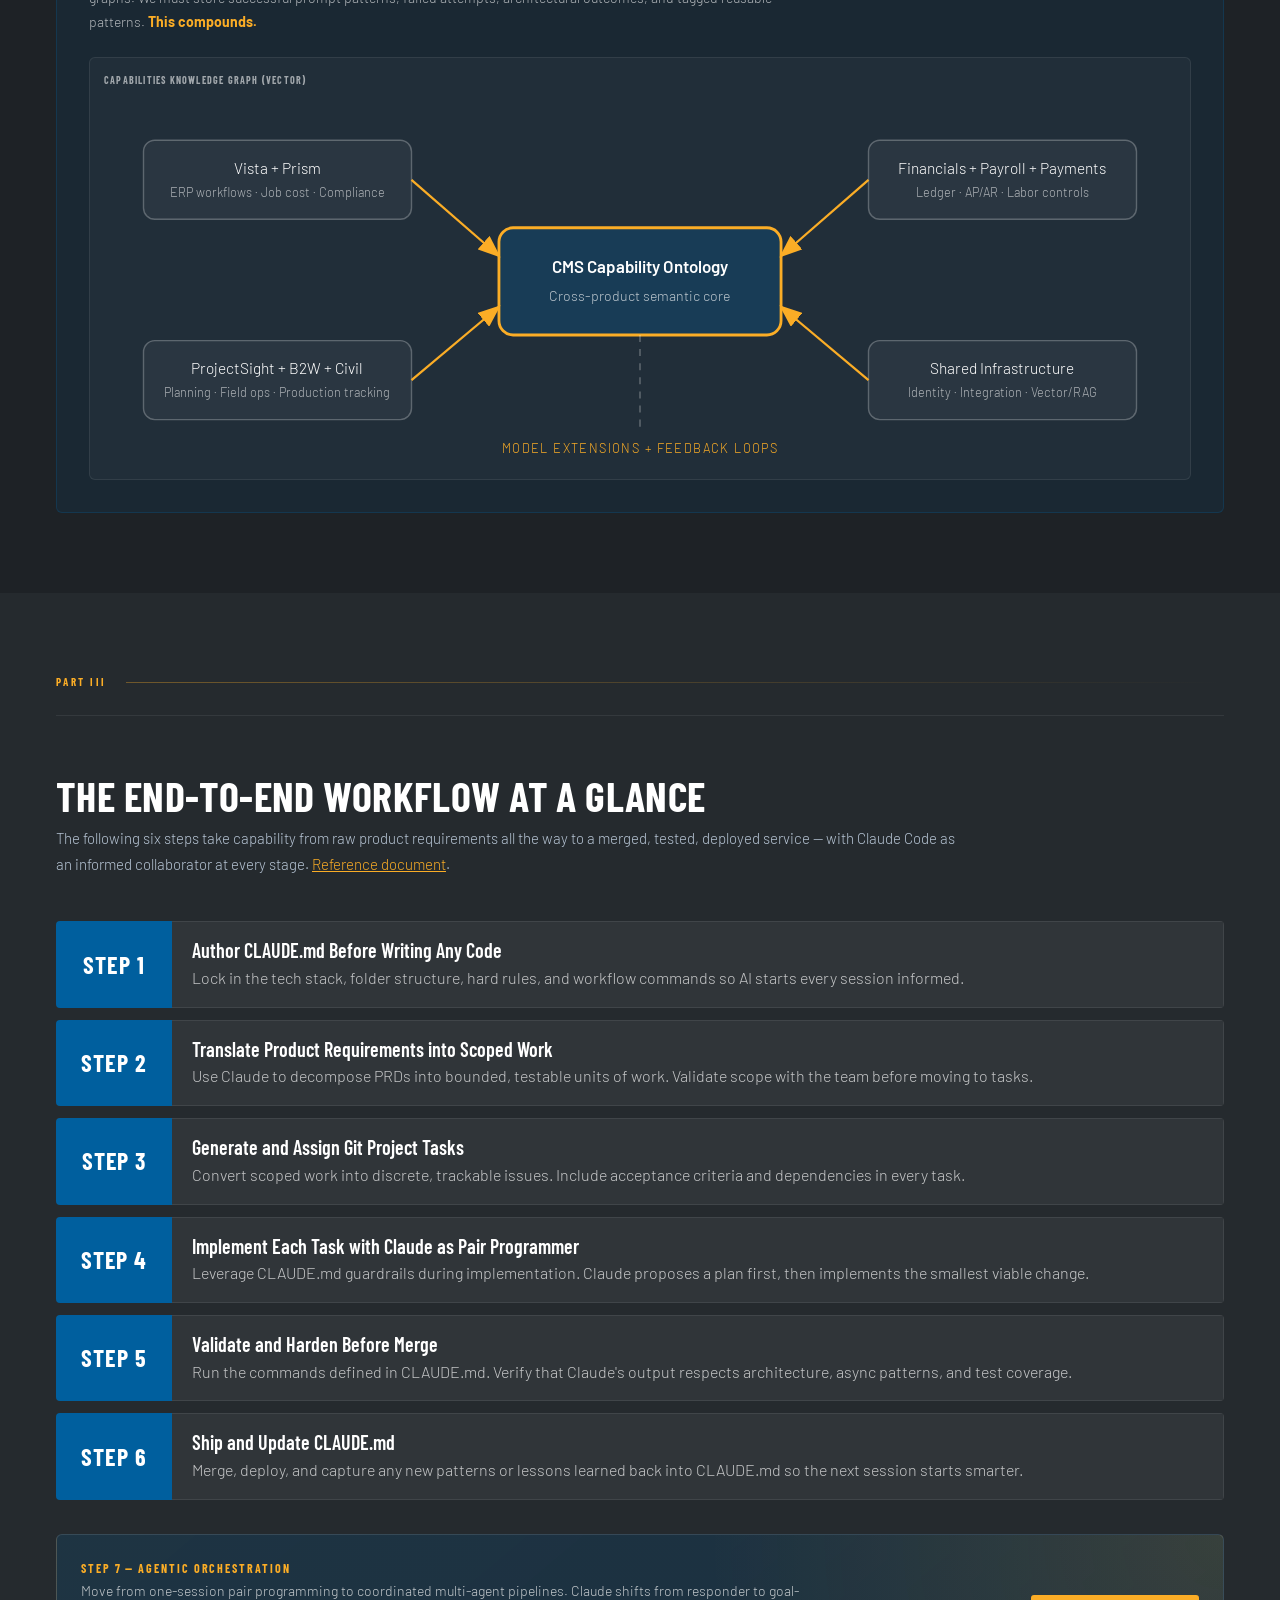
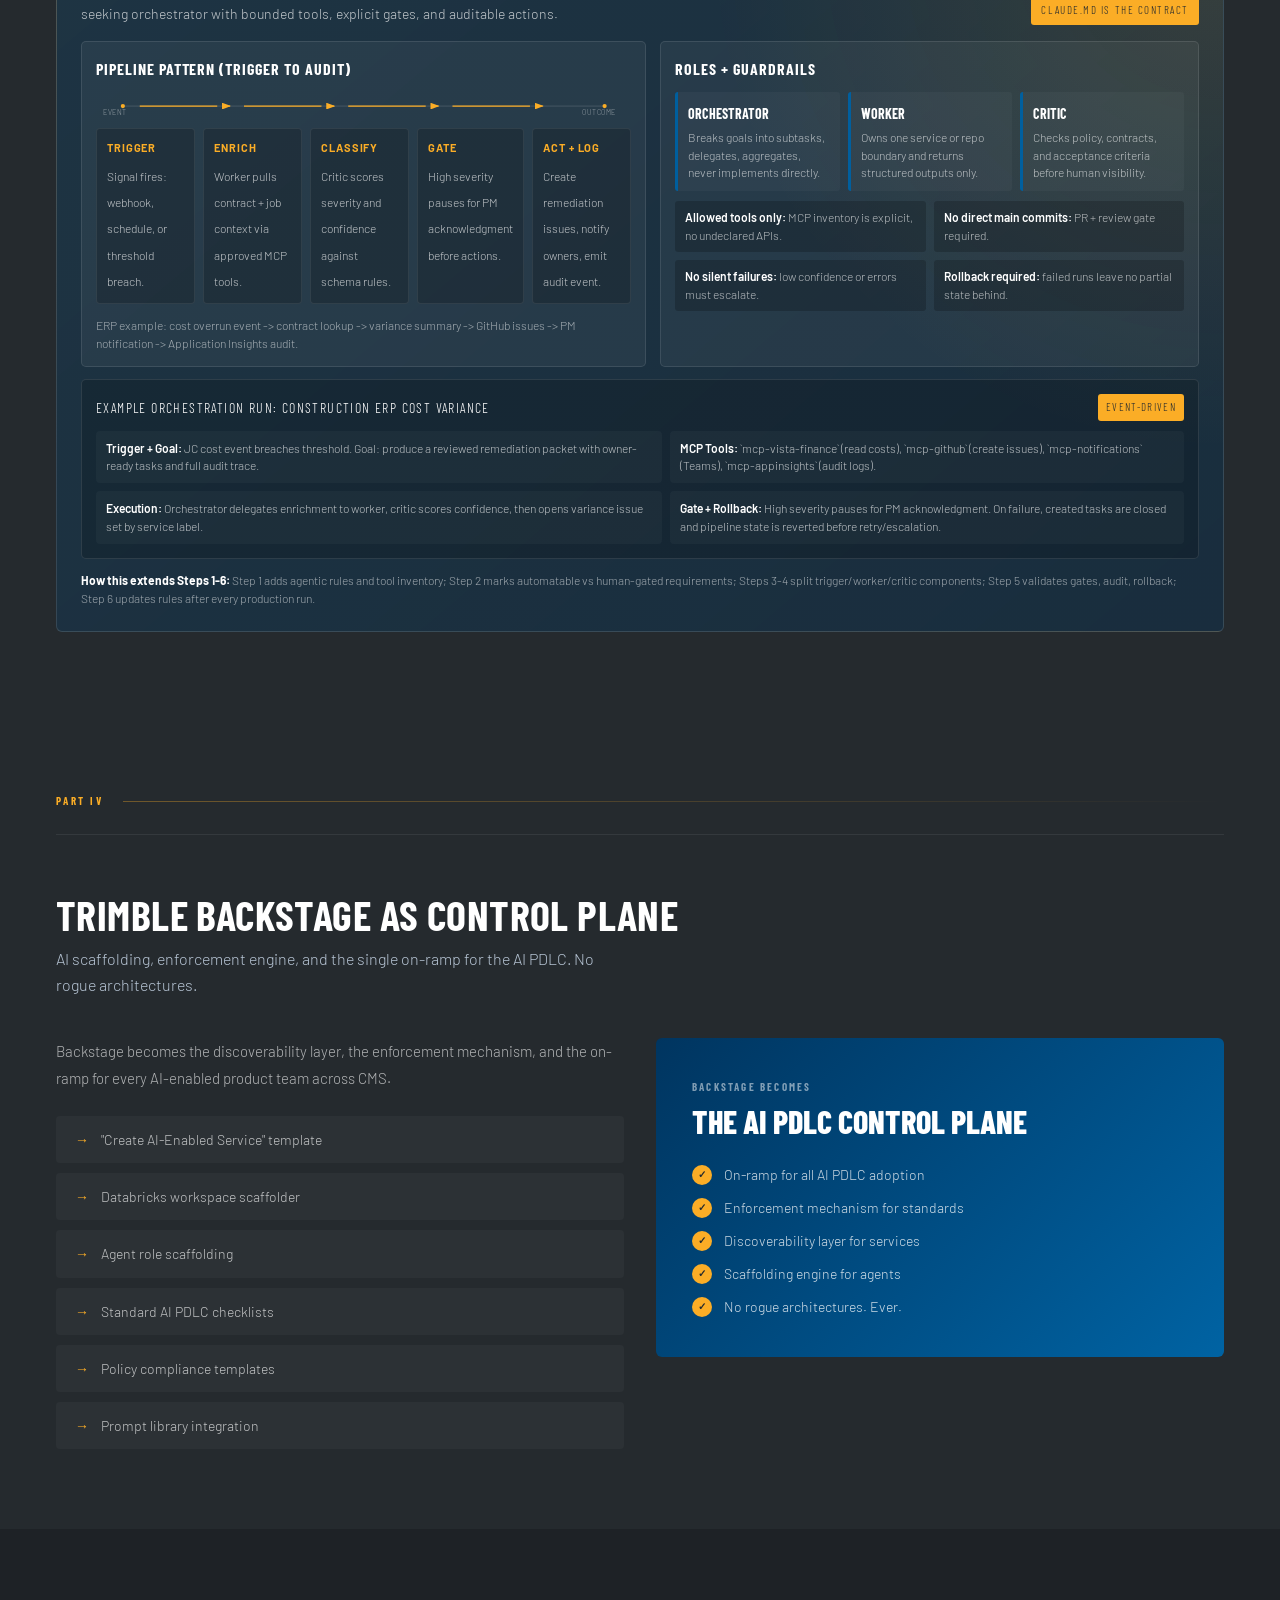
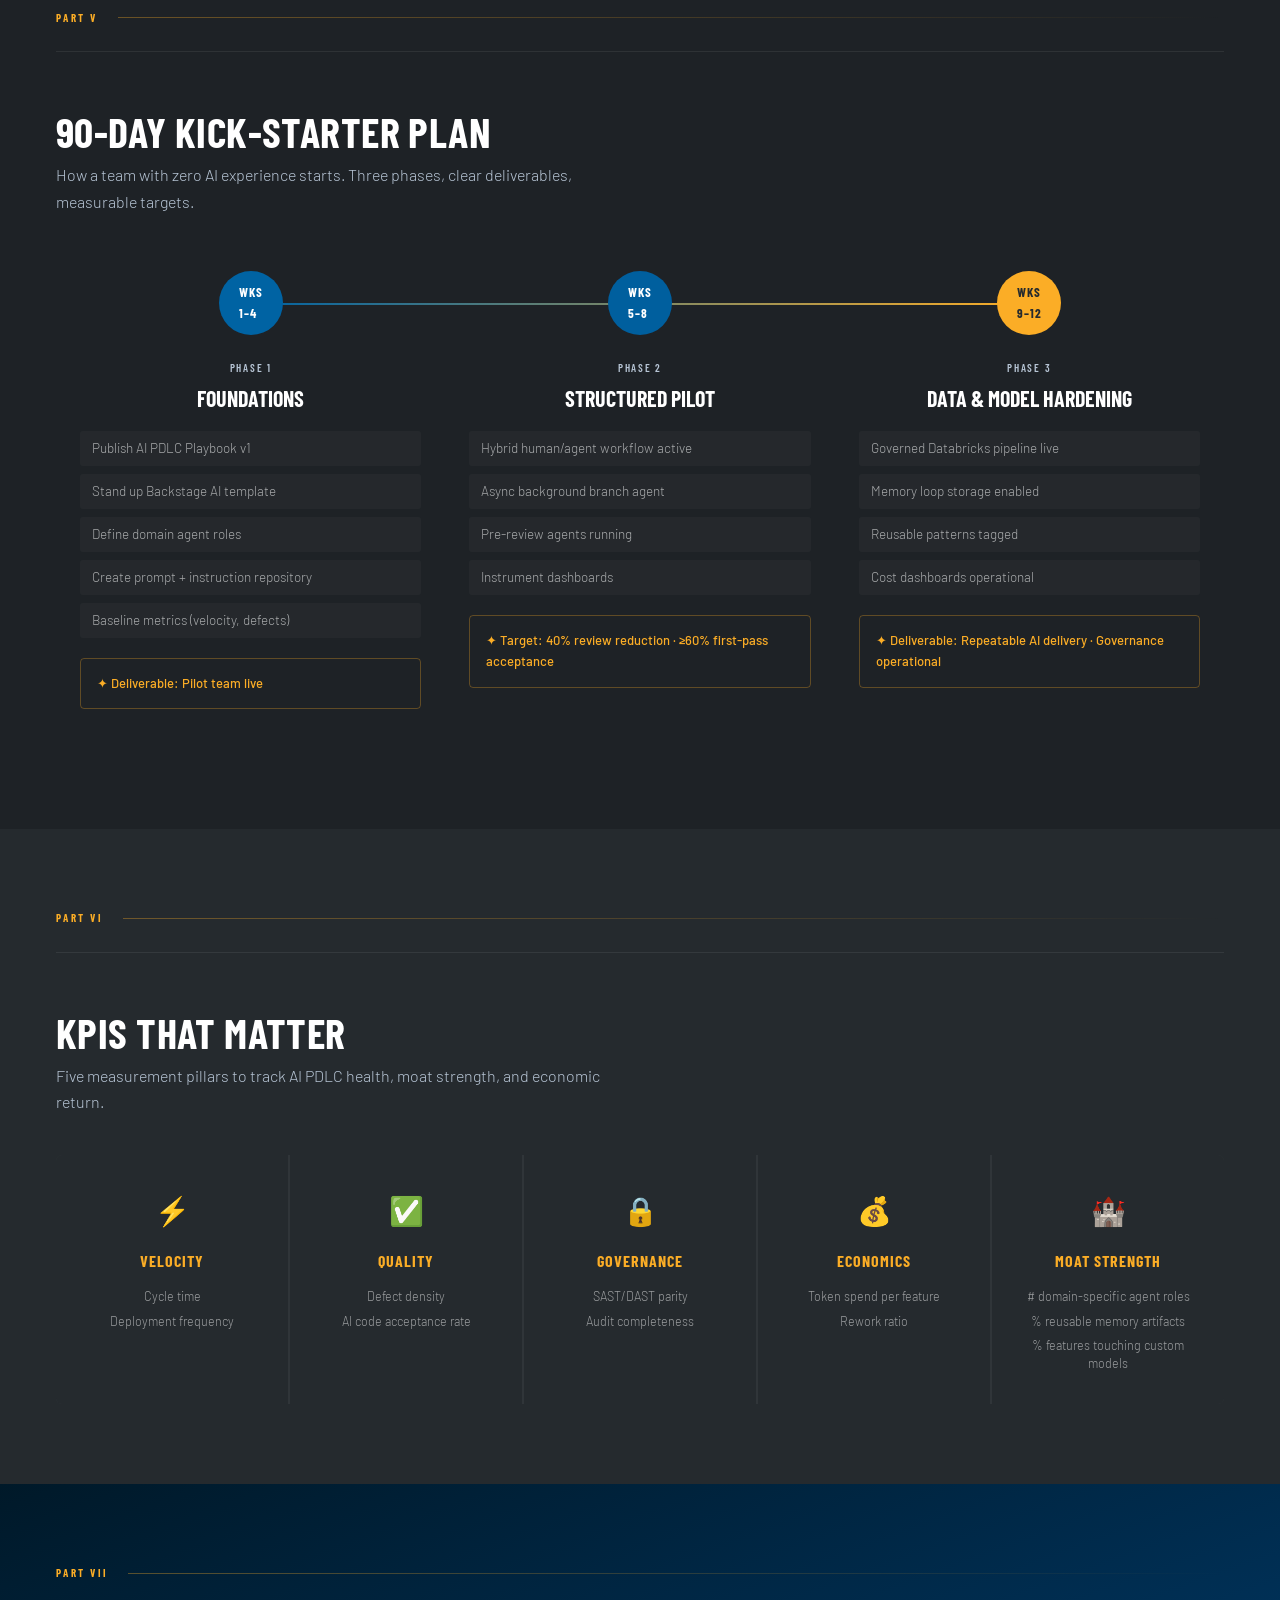
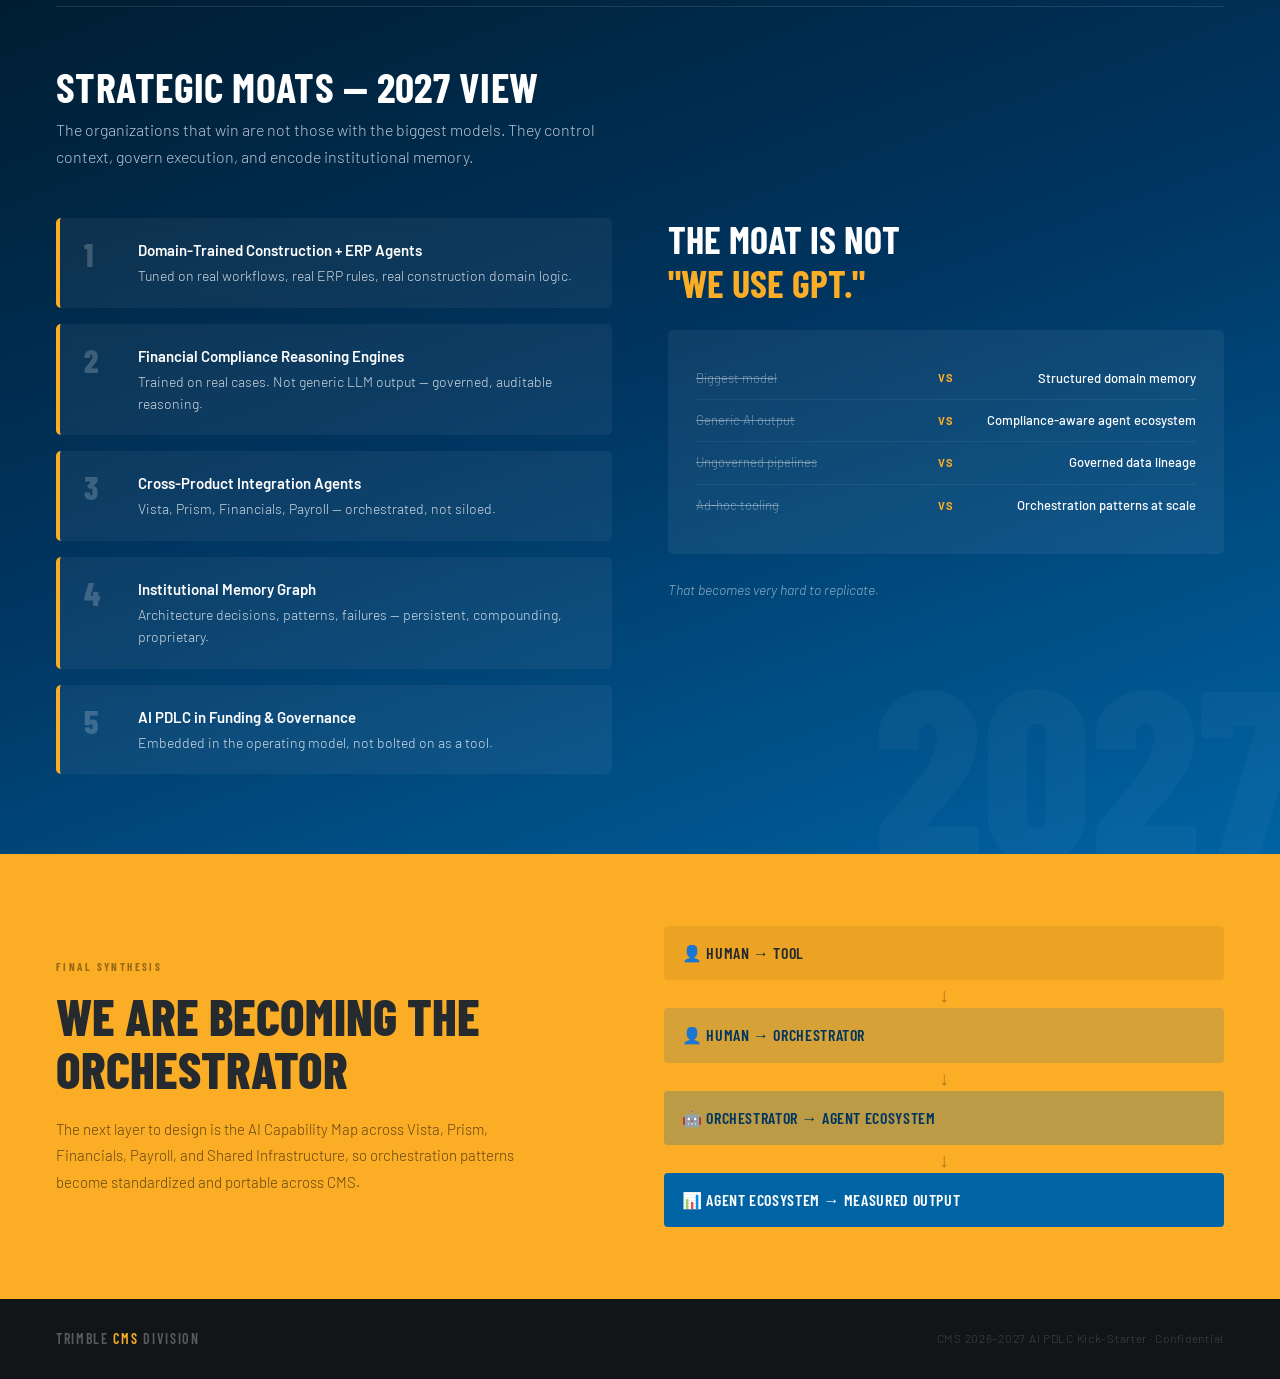
==== commit b51800ef: "Default to cms_ai_pdlc_autonomous_mode.html; step number column fills full height" ====
--- a/cms-ai-pdlc-blueprint.html
+++ b/cms-ai-pdlc-blueprint.html
@@ -9,1484 +9,22 @@
 <title>CMS 2026–2027 AI PDLC Blueprint</title>
 <link rel="preconnect" href="https://fonts.googleapis.com">
 <link rel="preconnect" href="https://fonts.gstatic.com" crossorigin>
-<link href="https://fonts.googleapis.com/css2?family=Barlow+Condensed:wght@300;400;600;700;800&family=Barlow:ital,wght@0,300;0,400;0,500;0,600;1,300&display=swap" rel="stylesheet">
-<style>
-  :root {
-    --trimble-blue: #0063a3;
-    --trimble-blue-dark: #004f82;
-    --trimble-blue-deep: #003560;
-    --trimble-blue-mid: #005f9e;
-    --trimble-yellow: #fbad26;
-    --trimble-yellow-light: #ffc84a;
-    --trimble-dark: #252a2e;
-    --trimble-mid: #3d444b;
-    --trimble-steel: #b7c5d5;
-    --trimble-light: #dde3e8;
-    --trimble-offwhite: #f4f6f8;
-    --white: #ffffff;
-  }
-
-  *, *::before, *::after { box-sizing: border-box; margin: 0; padding: 0; }
-
-  html { scroll-behavior: smooth; }
-
-  body {
-    font-family: 'Barlow', sans-serif;
-    background: var(--trimble-dark);
-    color: var(--trimble-light);
-    font-weight: 300;
-    line-height: 1.65;
-    overflow-x: hidden;
-  }
-
-  a {
-    color: var(--trimble-yellow);
-  }
-
-  a:hover,
-  a:focus-visible {
-    color: var(--trimble-yellow-light);
-  }
-
-  /* ── HERO ────────────────────────────────── */
-  .hero {
-    min-height: 100vh;
-    background: var(--trimble-deep, #001f3f);
-    background: linear-gradient(135deg, #001929 0%, #003560 40%, #0063a3 100%);
-    display: grid;
-    grid-template-rows: auto 1fr auto;
-    position: relative;
-    overflow: hidden;
-  }
-
-  .hero::before {
-    content: '';
-    position: absolute;
-    inset: 0;
-    background-image:
-      repeating-linear-gradient(0deg, transparent, transparent 60px, rgba(255,255,255,0.025) 60px, rgba(255,255,255,0.025) 61px),
-      repeating-linear-gradient(90deg, transparent, transparent 60px, rgba(255,255,255,0.025) 60px, rgba(255,255,255,0.025) 61px);
-    pointer-events: none;
-  }
-
-  .hero::after {
-    content: '';
-    position: absolute;
-    bottom: -2px;
-    left: 0; right: 0;
-    height: 120px;
-    background: linear-gradient(to bottom, transparent, var(--trimble-dark));
-    pointer-events: none;
-  }
-
-  .top-bar {
-    display: flex;
-    justify-content: space-between;
-    align-items: center;
-    padding: 28px 56px;
-    position: relative;
-    z-index: 10;
-  }
-
-  .brand-mark {
-    display: flex;
-    align-items: center;
-    gap: 14px;
-  }
-
-  .trimble-wordmark {
-    font-family: 'Barlow Condensed', sans-serif;
-    font-weight: 800;
-    font-size: 22px;
-    letter-spacing: 0.08em;
-    color: var(--white);
-    text-transform: uppercase;
-  }
-
-  .trimble-wordmark span {
-    color: var(--trimble-yellow);
-  }
-
-  .division-tag {
-    font-family: 'Barlow Condensed', sans-serif;
-    font-size: 11px;
-    font-weight: 400;
-    letter-spacing: 0.18em;
-    text-transform: uppercase;
-    color: rgba(255,255,255,0.5);
-    padding: 5px 12px;
-    border: 1px solid rgba(255,255,255,0.2);
-    border-radius: 2px;
-  }
-
-  .hero-body {
-    display: grid;
-    grid-template-columns: minmax(0, 760px) minmax(240px, 300px);
-    align-items: center;
-    gap: 34px;
-    padding: 60px 56px;
-    position: relative;
-    z-index: 10;
-  }
-
-  .hero-copy {
-    display: flex;
-    flex-direction: column;
-    justify-content: center;
-  }
-
-  .hero-eyebrow {
-    font-family: 'Barlow Condensed', sans-serif;
-    font-size: 12px;
-    font-weight: 600;
-    letter-spacing: 0.22em;
-    text-transform: uppercase;
-    color: var(--trimble-yellow);
-    margin-bottom: 20px;
-  }
-
-  .hero-title {
-    font-family: 'Barlow Condensed', sans-serif;
-    font-size: clamp(52px, 8vw, 96px);
-    font-weight: 800;
-    line-height: 0.92;
-    text-transform: uppercase;
-    color: var(--white);
-    letter-spacing: -0.01em;
-    margin-bottom: 32px;
-  }
-
-  .hero-title em {
-    font-style: normal;
-    color: var(--trimble-yellow);
-  }
-
-  .hero-subtitle {
-    font-size: 18px;
-    font-weight: 300;
-    color: rgba(255,255,255,0.75);
-    max-width: 640px;
-    line-height: 1.7;
-    margin-bottom: 48px;
-  }
-
-  .hero-subtitle strong {
-    color: var(--white);
-    font-weight: 500;
-  }
-
-  .hero-stats {
-    display: flex;
-    gap: 48px;
-  }
-
-  .stat {
-    display: flex;
-    flex-direction: column;
-    gap: 4px;
-  }
-
-  .stat-value {
-    font-family: 'Barlow Condensed', sans-serif;
-    font-size: 40px;
-    font-weight: 800;
-    color: var(--trimble-yellow);
-    line-height: 1;
-  }
-
-  .stat-label {
-    font-size: 12px;
-    font-weight: 400;
-    letter-spacing: 0.1em;
-    color: rgba(255,255,255,0.55);
-    text-transform: uppercase;
-  }
-
-  .hero-doc-link {
-    display: inline-flex;
-    flex-direction: column;
-    gap: 10px;
-    text-decoration: none;
-    color: var(--trimble-dark);
-    background: var(--trimble-yellow);
-    border: 2px solid rgba(255,255,255,0.45);
-    border-radius: 8px;
-    padding: 14px 14px 12px;
-    box-shadow: 0 12px 26px rgba(0,0,0,0.3);
-    max-width: 280px;
-    justify-self: center;
-    transition: transform 0.2s ease, box-shadow 0.2s ease, background 0.2s ease;
-  }
-
-  .hero-doc-link:hover,
-  .hero-doc-link:focus-visible {
-    background: var(--trimble-yellow-light);
-    transform: translateY(-2px);
-    box-shadow: 0 16px 30px rgba(0,0,0,0.35);
-  }
-
-  .hero-doc-svg {
-    width: 250px;
-    height: 62px;
-    display: block;
-  }
-
-  .hero-doc-text {
-    font-family: 'Barlow Condensed', sans-serif;
-    font-size: 14px;
-    font-weight: 700;
-    letter-spacing: 0.08em;
-    text-transform: uppercase;
-    color: var(--trimble-dark);
-    text-align: center;
-  }
-
-  .hero-footer-bar {
-    padding: 24px 56px;
-    display: flex;
-    align-items: center;
-    gap: 24px;
-    position: relative;
-    z-index: 10;
-    border-top: 1px solid rgba(255,255,255,0.08);
-  }
-
-  .year-badge {
-    font-family: 'Barlow Condensed', sans-serif;
-    font-size: 13px;
-    font-weight: 600;
-    letter-spacing: 0.14em;
-    color: var(--trimble-yellow);
-    text-transform: uppercase;
-  }
-
-  .separator-dot { 
-    width: 4px; height: 4px; border-radius: 50%;
-    background: rgba(255,255,255,0.25);
-  }
-
-  .doc-meta {
-    font-size: 12px;
-    color: rgba(255,255,255,0.4);
-    letter-spacing: 0.08em;
-  }
-
-  /* ── MAIN CONTENT ───────────────────────── */
-  .page-content {
-    background: var(--trimble-dark);
-  }
-
-  /* ── NORTH STAR BLOCK ───────────────────── */
-  .north-star {
-    background: var(--trimble-yellow);
-    padding: 72px 56px;
-    position: relative;
-    overflow: hidden;
-  }
-
-  .north-star::before {
-    content: 'NORTH STAR';
-    position: absolute;
-    right: 40px;
-    top: 50%;
-    transform: translateY(-50%);
-    font-family: 'Barlow Condensed', sans-serif;
-    font-size: 120px;
-    font-weight: 800;
-    color: rgba(0,0,0,0.06);
-    letter-spacing: -0.02em;
-    white-space: nowrap;
-    pointer-events: none;
-    line-height: 1;
-  }
-
-  .ns-label {
-    font-family: 'Barlow Condensed', sans-serif;
-    font-size: 11px;
-    font-weight: 700;
-    letter-spacing: 0.22em;
-    text-transform: uppercase;
-    color: rgba(0,0,0,0.45);
-    margin-bottom: 16px;
-  }
-
-  .ns-statement {
-    font-family: 'Barlow Condensed', sans-serif;
-    font-size: clamp(28px, 4vw, 44px);
-    font-weight: 700;
-    color: var(--trimble-dark);
-    line-height: 1.15;
-    max-width: 700px;
-    margin-bottom: 40px;
-  }
-
-  .shift-grid {
-    display: grid;
-    grid-template-columns: 1fr 60px 1fr;
-    gap: 0;
-    max-width: 700px;
-    align-items: center;
-  }
-
-  .shift-from, .shift-to {
-    background: rgba(0,0,0,0.08);
-    padding: 20px 24px;
-    border-radius: 4px;
-  }
-
-  .shift-label {
-    font-size: 10px;
-    font-weight: 700;
-    letter-spacing: 0.18em;
-    text-transform: uppercase;
-    color: rgba(0,0,0,0.4);
-    margin-bottom: 8px;
-  }
-
-  .shift-text {
-    font-size: 15px;
-    font-weight: 500;
-    color: var(--trimble-dark);
-    line-height: 1.4;
-  }
-
-  .shift-arrow {
-    text-align: center;
-    font-size: 24px;
-    color: var(--trimble-dark);
-    opacity: 0.5;
-  }
-
-  .shift-to { background: rgba(0,99,163,0.15); }
-  .shift-to .shift-text { color: var(--trimble-blue-deep); font-weight: 600; }
-
-  /* ── SECTION WRAPPER ────────────────────── */
-  .section {
-    padding: 80px 56px;
-  }
-
-  .section-alt { background: #1e2226; }
-
-  .part-header {
-    display: flex;
-    align-items: center;
-    gap: 20px;
-    margin-bottom: 56px;
-    padding-bottom: 24px;
-    border-bottom: 1px solid rgba(255,255,255,0.07);
-  }
-
-  .part-number {
-    font-family: 'Barlow Condensed', sans-serif;
-    font-size: 11px;
-    font-weight: 700;
-    letter-spacing: 0.22em;
-    color: var(--trimble-yellow);
-    text-transform: uppercase;
-    white-space: nowrap;
-  }
-
-  .part-line {
-    flex: 1;
-    height: 1px;
-    background: linear-gradient(to right, var(--trimble-yellow), transparent);
-    opacity: 0.35;
-  }
-
-  .part-title {
-    font-family: 'Barlow Condensed', sans-serif;
-    font-size: clamp(28px, 4vw, 42px);
-    font-weight: 700;
-    text-transform: uppercase;
-    color: var(--white);
-    letter-spacing: 0.01em;
-    line-height: 1.1;
-    margin-bottom: 8px;
-  }
-
-  .part-desc {
-    font-size: 16px;
-    color: var(--trimble-steel);
-    max-width: 560px;
-  }
-
-  /* ── LAYERS GRID ────────────────────────── */
-  .layers-grid {
-    display: grid;
-    grid-template-columns: repeat(auto-fill, minmax(300px, 1fr));
-    gap: 2px;
-    background: rgba(255,255,255,0.05);
-    border-radius: 6px;
-    overflow: hidden;
-  }
-
-  .layer-card {
-    background: var(--trimble-dark);
-    padding: 36px 32px;
-    position: relative;
-    transition: background 0.25s;
-  }
-
-  .layer-card:hover { background: #2a3036; }
-
-  .layer-num {
-    font-family: 'Barlow Condensed', sans-serif;
-    font-size: 64px;
-    font-weight: 800;
-    color: rgba(255,255,255,0.04);
-    position: absolute;
-    top: 16px; right: 20px;
-    line-height: 1;
-    user-select: none;
-  }
-
-  .layer-tag {
-    display: inline-block;
-    font-family: 'Barlow Condensed', sans-serif;
-    font-size: 10px;
-    font-weight: 700;
-    letter-spacing: 0.2em;
-    text-transform: uppercase;
-    color: var(--trimble-yellow);
-    background: rgba(251,173,38,0.1);
-    padding: 4px 10px;
-    border-radius: 2px;
-    margin-bottom: 14px;
-  }
-
-  .layer-name {
-    font-family: 'Barlow Condensed', sans-serif;
-    font-size: 22px;
-    font-weight: 700;
-    color: var(--white);
-    text-transform: uppercase;
-    letter-spacing: 0.02em;
-    margin-bottom: 12px;
-    line-height: 1.2;
-  }
-
-  .layer-desc {
-    font-size: 13.5px;
-    color: rgba(255,255,255,0.55);
-    line-height: 1.6;
-    margin-bottom: 20px;
-  }
-
-  .layer-items {
-    list-style: none;
-    display: flex;
-    flex-direction: column;
-    gap: 6px;
-  }
-
-  .layer-items li {
-    font-size: 13px;
-    color: rgba(255,255,255,0.65);
-    display: flex;
-    align-items: flex-start;
-    gap: 10px;
-    line-height: 1.4;
-  }
-
-  .layer-items li::before {
-    content: '';
-    width: 4px; height: 4px;
-    min-width: 4px;
-    border-radius: 50%;
-    background: var(--trimble-blue);
-    margin-top: 6px;
-  }
-
-  .layer-rule {
-    margin-top: 20px;
-    padding: 12px 14px;
-    background: rgba(0,99,163,0.12);
-    border-left: 3px solid var(--trimble-blue);
-    border-radius: 0 3px 3px 0;
-    font-size: 12.5px;
-    color: rgba(255,255,255,0.7);
-    font-style: italic;
-  }
-
-  .ownership-table {
-    width: 100%;
-    border-collapse: collapse;
-    border: 1px solid rgba(255,255,255,0.12);
-    border-radius: 4px;
-    overflow: hidden;
-  }
-
-  .ownership-table th,
-  .ownership-table td {
-    font-size: 13px;
-    line-height: 1.4;
-    padding: 10px 12px;
-    border-bottom: 1px solid rgba(255,255,255,0.1);
-    vertical-align: top;
-  }
-
-  .ownership-table tr:last-child th,
-  .ownership-table tr:last-child td {
-    border-bottom: none;
-  }
-
-  .ownership-table th {
-    width: 34%;
-    color: var(--white);
-    font-weight: 600;
-    text-align: left;
-    background: rgba(255,255,255,0.03);
-  }
-
-  .ownership-table td {
-    color: rgba(255,255,255,0.68);
-  }
-
-  /* ── DATA SECTION ────────────────────────── */
-  .infra-grid {
-    display: grid;
-    grid-template-columns: repeat(4, 1fr);
-    gap: 2px;
-    background: rgba(255,255,255,0.05);
-    border-radius: 6px;
-    overflow: hidden;
-    margin-top: 0;
-  }
-
-  .infra-block {
-    background: #1e2226;
-    padding: 32px 28px;
-  }
-
-  .infra-icon {
-    font-size: 28px;
-    margin-bottom: 16px;
-  }
-
-  .infra-title {
-    font-family: 'Barlow Condensed', sans-serif;
-    font-size: 17px;
-    font-weight: 700;
-    text-transform: uppercase;
-    letter-spacing: 0.06em;
-    color: var(--white);
-    margin-bottom: 16px;
-  }
-
-  .infra-items {
-    list-style: none;
-    display: flex;
-    flex-direction: column;
-    gap: 7px;
-  }
-
-  .infra-items li {
-    font-size: 13px;
-    color: rgba(255,255,255,0.6);
-    padding-left: 14px;
-    position: relative;
-  }
-
-  .infra-items li::before {
-    content: '—';
-    position: absolute;
-    left: 0;
-    color: var(--trimble-yellow);
-    font-size: 10px;
-    top: 1px;
-  }
-
-  .capability-graph-wrap {
-    margin-top: 22px;
-    padding: 14px;
-    background: rgba(255,255,255,0.03);
-    border: 1px solid rgba(255,255,255,0.08);
-    border-radius: 6px;
-  }
-
-  .capability-graph-title {
-    font-family: 'Barlow Condensed', sans-serif;
-    font-size: 10px;
-    font-weight: 700;
-    letter-spacing: 0.12em;
-    text-transform: uppercase;
-    color: rgba(255,255,255,0.58);
-    margin-bottom: 10px;
-  }
-
-  .capability-graph {
-    width: 100%;
-    height: auto;
-    display: block;
-  }
-
-  /* ── BACKSTAGE ───────────────────────────── */
-  .backstage-grid {
-    display: grid;
-    grid-template-columns: 1fr 1fr;
-    gap: 32px;
-    align-items: start;
-  }
-
-  .backstage-desc {
-    font-size: 15px;
-    color: rgba(255,255,255,0.65);
-    line-height: 1.8;
-    margin-bottom: 24px;
-  }
-
-  .capability-list {
-    list-style: none;
-    display: flex;
-    flex-direction: column;
-    gap: 10px;
-  }
-
-  .capability-list li {
-    display: flex;
-    align-items: center;
-    gap: 12px;
-    font-size: 14px;
-    color: rgba(255,255,255,0.7);
-    padding: 12px 16px;
-    background: rgba(255,255,255,0.03);
-    border-radius: 4px;
-    border-left: 3px solid transparent;
-    transition: border-color 0.2s, background 0.2s;
-  }
-
-  .capability-list li:hover {
-    border-left-color: var(--trimble-yellow);
-    background: rgba(255,255,255,0.06);
-  }
-
-  .capability-list li::before {
-    content: '→';
-    color: var(--trimble-yellow);
-    font-size: 14px;
-    font-weight: 600;
-  }
-
-  .becomes-box {
-    background: linear-gradient(135deg, #003560, #0063a3);
-    border-radius: 6px;
-    padding: 40px 36px;
-    position: sticky;
-    top: 32px;
-  }
-
-  .becomes-label {
-    font-family: 'Barlow Condensed', sans-serif;
-    font-size: 11px;
-    font-weight: 700;
-    letter-spacing: 0.2em;
-    text-transform: uppercase;
-    color: rgba(255,255,255,0.5);
-    margin-bottom: 8px;
-  }
-
-  .becomes-title {
-    font-family: 'Barlow Condensed', sans-serif;
-    font-size: 32px;
-    font-weight: 800;
-    color: var(--white);
-    text-transform: uppercase;
-    line-height: 1.1;
-    margin-bottom: 24px;
-  }
-
-  .becomes-items {
-    list-style: none;
-    display: flex;
-    flex-direction: column;
-    gap: 12px;
-  }
-
-  .becomes-items li {
-    display: flex;
-    align-items: flex-start;
-    gap: 12px;
-    font-size: 14px;
-    color: rgba(255,255,255,0.8);
-    line-height: 1.5;
-  }
-
-  .becomes-items li .check {
-    width: 20px; height: 20px;
-    min-width: 20px;
-    background: var(--trimble-yellow);
-    border-radius: 50%;
-    display: flex;
-    align-items: center;
-    justify-content: center;
-    font-size: 10px;
-    color: var(--trimble-dark);
-    font-weight: 700;
-    margin-top: 1px;
-  }
-
-  /* ── 90-DAY PHASES ───────────────────────── */
-  .phases-timeline {
-    display: grid;
-    grid-template-columns: repeat(3, 1fr);
-    gap: 0;
-    position: relative;
-  }
-
-  .phases-timeline::before {
-    content: '';
-    position: absolute;
-    top: 32px;
-    left: calc(100% / 6);
-    right: calc(100% / 6);
-    height: 2px;
-    background: linear-gradient(to right, var(--trimble-blue), var(--trimble-yellow));
-    z-index: 0;
-  }
-
-  .phase-card {
-    padding: 0 24px 40px;
-    position: relative;
-    z-index: 1;
-  }
-
-  .phase-dot {
-    width: 64px; height: 64px;
-    border-radius: 50%;
-    display: flex;
-    align-items: center;
-    justify-content: center;
-    margin: 0 auto 24px;
-    font-family: 'Barlow Condensed', sans-serif;
-    font-size: 13px;
-    font-weight: 700;
-    letter-spacing: 0.06em;
-    text-transform: uppercase;
-  }
-
-  .phase-card:nth-child(1) .phase-dot { background: var(--trimble-blue); color: white; }
-  .phase-card:nth-child(2) .phase-dot { background: var(--trimble-blue-mid); color: white; }
-  .phase-card:nth-child(3) .phase-dot { background: var(--trimble-yellow); color: var(--trimble-dark); }
-
-  .phase-weeks {
-    font-family: 'Barlow Condensed', sans-serif;
-    font-size: 11px;
-    font-weight: 600;
-    letter-spacing: 0.16em;
-    text-transform: uppercase;
-    color: var(--trimble-steel);
-    text-align: center;
-    margin-bottom: 8px;
-  }
-
-  .phase-title {
-    font-family: 'Barlow Condensed', sans-serif;
-    font-size: 22px;
-    font-weight: 700;
-    color: var(--white);
-    text-transform: uppercase;
-    text-align: center;
-    margin-bottom: 20px;
-    line-height: 1.2;
-  }
-
-  .phase-items {
-    list-style: none;
-    display: flex;
-    flex-direction: column;
-    gap: 8px;
-  }
-
-  .phase-items li {
-    font-size: 13.5px;
-    color: rgba(255,255,255,0.6);
-    padding: 8px 12px;
-    background: rgba(255,255,255,0.03);
-    border-radius: 3px;
-    line-height: 1.4;
-  }
-
-  .phase-deliverable {
-    margin-top: 20px;
-    padding: 14px 16px;
-    border: 1px solid rgba(251,173,38,0.3);
-    border-radius: 4px;
-    font-size: 13px;
-    color: var(--trimble-yellow);
-    font-weight: 500;
-  }
-
-  /* ── KPIs ─────────────────────────────── */
-  .kpis-grid {
-    display: grid;
-    grid-template-columns: repeat(5, 1fr);
-    gap: 2px;
-    background: rgba(255,255,255,0.05);
-    border-radius: 6px;
-    overflow: hidden;
-  }
-
-  .kpi-block {
-    background: var(--trimble-dark);
-    padding: 32px 24px;
-    text-align: center;
-    transition: background 0.2s;
-  }
-
-  .kpi-block:hover { background: #2a3036; }
-
-  .kpi-icon {
-    font-size: 28px;
-    margin-bottom: 14px;
-  }
-
-  .kpi-title {
-    font-family: 'Barlow Condensed', sans-serif;
-    font-size: 16px;
-    font-weight: 700;
-    text-transform: uppercase;
-    letter-spacing: 0.06em;
-    color: var(--trimble-yellow);
-    margin-bottom: 14px;
-  }
-
-  .kpi-items {
-    list-style: none;
-    display: flex;
-    flex-direction: column;
-    gap: 7px;
-  }
-
-  .kpi-items li {
-    font-size: 12.5px;
-    color: rgba(255,255,255,0.55);
-    line-height: 1.4;
-  }
-
-  /* ── MOAT ─────────────────────────────── */
-  .moat-section {
-    background: linear-gradient(160deg, #001929 0%, #003560 50%, #0063a3 100%);
-    padding: 80px 56px;
-    position: relative;
-    overflow: hidden;
-  }
-
-  .moat-section::before {
-    content: '2027';
-    position: absolute;
-    right: -20px;
-    bottom: -30px;
-    font-family: 'Barlow Condensed', sans-serif;
-    font-size: 240px;
-    font-weight: 800;
-    color: rgba(255,255,255,0.03);
-    line-height: 1;
-    user-select: none;
-  }
-
-  .moat-grid {
-    display: grid;
-    grid-template-columns: 1fr 1fr;
-    gap: 56px;
-    align-items: start;
-    position: relative;
-    z-index: 1;
-  }
-
-  .moat-pillars {
-    display: flex;
-    flex-direction: column;
-    gap: 16px;
-  }
-
-  .moat-pillar {
-    display: flex;
-    align-items: flex-start;
-    gap: 18px;
-    padding: 20px 24px;
-    background: rgba(255,255,255,0.05);
-    border-radius: 5px;
-    border-left: 4px solid var(--trimble-yellow);
-    backdrop-filter: blur(4px);
-    transition: background 0.2s;
-  }
-
-  .moat-pillar:hover { background: rgba(255,255,255,0.09); }
-
-  .pillar-num {
-    font-family: 'Barlow Condensed', sans-serif;
-    font-size: 32px;
-    font-weight: 800;
-    color: rgba(255,255,255,0.2);
-    line-height: 1;
-    min-width: 36px;
-  }
-
-  .pillar-text {
-    font-size: 14px;
-    color: rgba(255,255,255,0.8);
-    line-height: 1.6;
-  }
-
-  .pillar-text strong {
-    display: block;
-    font-weight: 600;
-    color: white;
-    font-size: 15px;
-    margin-bottom: 3px;
-  }
-
-  .moat-closing {
-    display: flex;
-    flex-direction: column;
-    gap: 24px;
-  }
-
-  .closing-statement {
-    font-family: 'Barlow Condensed', sans-serif;
-    font-size: clamp(24px, 3vw, 38px);
-    font-weight: 700;
-    color: var(--white);
-    line-height: 1.15;
-    text-transform: uppercase;
-  }
-
-  .closing-statement em {
-    font-style: normal;
-    color: var(--trimble-yellow);
-  }
-
-  .vs-box {
-    background: rgba(255,255,255,0.06);
-    border-radius: 5px;
-    padding: 28px;
-    backdrop-filter: blur(4px);
-  }
-
-  .vs-row {
-    display: flex;
-    align-items: center;
-    gap: 16px;
-    padding: 10px 0;
-    border-bottom: 1px solid rgba(255,255,255,0.06);
-  }
-
-  .vs-row:last-child { border-bottom: none; }
-
-  .vs-not {
-    font-size: 13px;
-    color: rgba(255,255,255,0.4);
-    flex: 1;
-    text-decoration: line-through;
-  }
-
-  .vs-mid {
-    font-size: 11px;
-    font-weight: 700;
-    letter-spacing: 0.12em;
-    color: var(--trimble-yellow);
-    text-transform: uppercase;
-  }
-
-  .vs-yes {
-    font-size: 13px;
-    color: var(--white);
-    font-weight: 500;
-    flex: 1;
-    text-align: right;
-  }
-
-  /* ── WORKFLOW GLANCE ───────────────────── */
-  .workflow-glance {
-    margin-top: 44px;
-    display: flex;
-    flex-direction: column;
-    gap: 12px;
-  }
-
-  .workflow-row {
-    display: grid;
-    grid-template-columns: 116px 1fr;
-    border-radius: 4px;
-    overflow: hidden;
-  }
-
-  .workflow-step {
-    background: var(--trimble-blue-mid);
-    color: var(--white);
-    font-family: 'Barlow Condensed', sans-serif;
-    font-size: 24px;
-    font-weight: 700;
-    letter-spacing: 0.04em;
-    text-transform: uppercase;
-    display: flex;
-    align-items: center;
-    justify-content: center;
-    line-height: 1;
-    min-height: 82px;
-  }
-
-  .workflow-content {
-    background: rgba(255,255,255,0.05);
-    border: 1px solid rgba(255,255,255,0.08);
-    border-left: none;
-    padding: 18px 20px 16px;
-  }
-
-  .workflow-title {
-    font-family: 'Barlow Condensed', sans-serif;
-    font-size: 34px;
-    font-weight: 700;
-    color: var(--white);
-    line-height: 1.08;
-    letter-spacing: 0.01em;
-    margin-bottom: 6px;
-  }
-
-  .workflow-intro {
-    font-size: 15px;
-    color: var(--trimble-steel);
-    max-width: 900px;
-    line-height: 1.7;
-  }
-
-  .workflow-item-title {
-    font-family: 'Barlow Condensed', sans-serif;
-    font-size: 20px;
-    font-weight: 600;
-    color: var(--white);
-    line-height: 1.08;
-    margin-bottom: 4px;
-  }
-
-  .workflow-item-body {
-    font-size: 16px;
-    color: rgba(255,255,255,0.72);
-    line-height: 1.55;
-  }
-
-  .step7-orchestration {
-    margin-top: 22px;
-    padding: 24px;
-    border-radius: 6px;
-    background:
-      radial-gradient(circle at top right, rgba(251,173,38,0.13), transparent 38%),
-      linear-gradient(140deg, rgba(0,99,163,0.18), rgba(0,53,96,0.32));
-    border: 1px solid rgba(255,255,255,0.12);
-  }
-
-  .step7-header {
-    display: flex;
-    align-items: end;
-    justify-content: space-between;
-    gap: 16px;
-    margin-bottom: 16px;
-  }
-
-  .step7-kicker {
-    font-family: 'Barlow Condensed', sans-serif;
-    font-size: 12px;
-    font-weight: 700;
-    letter-spacing: 0.16em;
-    color: var(--trimble-yellow);
-    text-transform: uppercase;
-  }
-
-  .step7-sub {
-    font-size: 14px;
-    color: rgba(255,255,255,0.72);
-    max-width: 760px;
-  }
-
-  .step7-badge {
-    font-family: 'Barlow Condensed', sans-serif;
-    font-size: 11px;
-    letter-spacing: 0.14em;
-    text-transform: uppercase;
-    color: var(--trimble-dark);
-    background: var(--trimble-yellow);
-    padding: 6px 10px;
-    border-radius: 3px;
-    white-space: nowrap;
-  }
-
-  .step7-grid {
-    display: grid;
-    grid-template-columns: 1.05fr 1fr;
-    gap: 14px;
-  }
-
-  .s7-card {
-    background: rgba(255,255,255,0.05);
-    border: 1px solid rgba(255,255,255,0.1);
-    border-radius: 5px;
-    padding: 14px;
-  }
-
-  .s7-card-title {
-    font-family: 'Barlow Condensed', sans-serif;
-    font-size: 16px;
-    font-weight: 700;
-    text-transform: uppercase;
-    letter-spacing: 0.06em;
-    color: var(--white);
-    margin-bottom: 10px;
-  }
-
-  .s7-flow {
-    display: grid;
-    grid-template-columns: repeat(5, 1fr);
-    gap: 8px;
-  }
-
-  .s7-flow-strip {
-    width: 100%;
-    display: block;
-    margin: 2px 0 8px;
-  }
-
-  .s7-flow-strip text {
-    font-family: 'Barlow', sans-serif;
-    font-size: 10px;
-    letter-spacing: 0.08em;
-    fill: rgba(255,255,255,0.52);
-    text-transform: uppercase;
-  }
-
-  .s7-stage {
-    background: rgba(0,0,0,0.2);
-    border: 1px solid rgba(255,255,255,0.08);
-    border-radius: 4px;
-    padding: 10px;
-    min-height: 92px;
-  }
-
-  .s7-stage b {
-    display: block;
-    font-size: 11px;
-    letter-spacing: 0.08em;
-    color: var(--trimble-yellow);
-    margin-bottom: 4px;
-    text-transform: uppercase;
-  }
-
-  .s7-stage span {
-    font-size: 12px;
-    color: rgba(255,255,255,0.72);
-    line-height: 1.45;
-  }
-
-  .s7-roles {
-    display: grid;
-    grid-template-columns: repeat(3, 1fr);
-    gap: 8px;
-  }
-
-  .s7-role {
-    background: rgba(255,255,255,0.03);
-    border-left: 3px solid var(--trimble-blue-mid);
-    padding: 10px;
-    border-radius: 3px;
-  }
-
-  .s7-role h4 {
-    font-family: 'Barlow Condensed', sans-serif;
-    font-size: 14px;
-    font-weight: 700;
-    color: var(--white);
-    text-transform: uppercase;
-    margin-bottom: 4px;
-  }
-
-  .s7-role p {
-    font-size: 12px;
-    color: rgba(255,255,255,0.66);
-    line-height: 1.45;
-  }
-
-  .s7-rules {
-    list-style: none;
-    display: grid;
-    grid-template-columns: 1fr 1fr;
-    gap: 8px;
-  }
-
-  .s7-rules li {
-    font-size: 12px;
-    color: rgba(255,255,255,0.68);
-    line-height: 1.45;
-    padding: 8px 10px;
-    background: rgba(0,0,0,0.2);
-    border-radius: 3px;
-  }
-
-  .s7-rules li strong {
-    color: var(--white);
-    font-weight: 600;
-  }
-
-  .s7-footer {
-    margin-top: 12px;
-    font-size: 12px;
-    color: rgba(255,255,255,0.58);
-    line-height: 1.5;
-  }
-
-  .s7-flow-link {
-    stroke-dasharray: 110 16;
-    animation: s7FlowRun 2.8s linear infinite;
-  }
-
-  .s7-flow-link.l2 { animation-delay: 0.18s; }
-  .s7-flow-link.l3 { animation-delay: 0.36s; }
-  .s7-flow-link.l4 { animation-delay: 0.54s; }
-
-  .s7-flow-node {
-    animation: s7NodePulse 2.2s ease-in-out infinite;
-  }
-
-  .s7-example {
-    margin-top: 12px;
-    background: rgba(0,0,0,0.18);
-    border: 1px solid rgba(255,255,255,0.1);
-    border-radius: 5px;
-    padding: 14px;
-  }
-
-  .s7-example-head {
-    display: flex;
-    align-items: center;
-    justify-content: space-between;
-    gap: 10px;
-    margin-bottom: 10px;
-  }
-
-  .s7-example-title {
-    font-family: 'Barlow Condensed', sans-serif;
-    font-size: 14px;
-    letter-spacing: 0.1em;
-    text-transform: uppercase;
-    color: var(--white);
-  }
-
-  .s7-example-tag {
-    font-family: 'Barlow Condensed', sans-serif;
-    font-size: 11px;
-    letter-spacing: 0.12em;
-    text-transform: uppercase;
-    color: var(--trimble-dark);
-    background: var(--trimble-yellow);
-    border-radius: 3px;
-    padding: 4px 8px;
-  }
-
-  .s7-example-grid {
-    display: grid;
-    grid-template-columns: 1.1fr 1fr;
-    gap: 8px;
-  }
-
-  .s7-example-item {
-    font-size: 12px;
-    color: rgba(255,255,255,0.7);
-    line-height: 1.45;
-    background: rgba(255,255,255,0.03);
-    border-radius: 4px;
-    padding: 9px 10px;
-  }
-
-  .s7-example-item strong {
-    color: var(--white);
-    font-weight: 600;
-  }
-
-  /* ── SYNTHESIS / FOOTER ─────────────────── */
-  .synthesis {
-    background: var(--trimble-yellow);
-    padding: 72px 56px;
-    display: grid;
-    grid-template-columns: 1fr 1fr;
-    gap: 48px;
-    align-items: center;
-  }
-
-  .synthesis-left .eyebrow {
-    font-family: 'Barlow Condensed', sans-serif;
-    font-size: 11px;
-    font-weight: 700;
-    letter-spacing: 0.22em;
-    text-transform: uppercase;
-    color: rgba(0,0,0,0.4);
-    margin-bottom: 12px;
-  }
-
-  .synthesis-title {
-    font-family: 'Barlow Condensed', sans-serif;
-    font-size: clamp(32px, 4vw, 52px);
-    font-weight: 800;
-    text-transform: uppercase;
-    color: var(--trimble-dark);
-    line-height: 1.05;
-    margin-bottom: 20px;
-  }
-
-  .synthesis-body {
-    font-size: 15px;
-    color: rgba(0,0,0,0.6);
-    line-height: 1.75;
-    max-width: 460px;
-  }
-
-  .evolution-chain {
-    display: flex;
-    flex-direction: column;
-    gap: 4px;
-  }
-
-  .chain-step {
-    display: flex;
-    align-items: center;
-    gap: 12px;
-    padding: 14px 18px;
-    background: rgba(0,0,0,0.06);
-    border-radius: 4px;
-    font-family: 'Barlow Condensed', sans-serif;
-    font-size: 16px;
-    font-weight: 600;
-    color: var(--trimble-dark);
-    text-transform: uppercase;
-    letter-spacing: 0.04em;
-  }
-
-  .chain-step .arrow {
-    font-size: 18px;
-    color: rgba(0,0,0,0.35);
-    padding: 6px 0;
-    text-align: center;
-    width: 100%;
-    display: block;
-  }
-
-  .chain-arrow-row {
-    text-align: center;
-    font-size: 20px;
-    color: rgba(0,0,0,0.3);
-    line-height: 1;
-  }
-
-  .chain-step:last-child {
-    background: var(--trimble-blue);
-    color: white;
-  }
-
-  .footer {
-    background: #111518;
-    padding: 28px 56px;
-    display: flex;
-    justify-content: space-between;
-    align-items: center;
-  }
-
-  .footer-brand {
-    font-family: 'Barlow Condensed', sans-serif;
-    font-size: 14px;
-    font-weight: 600;
-    letter-spacing: 0.12em;
-    text-transform: uppercase;
-    color: rgba(255,255,255,0.3);
-  }
-
-  .footer-brand span { color: var(--trimble-yellow); }
-
-  .footer-doc {
-    font-size: 12px;
-    color: rgba(255,255,255,0.2);
-    letter-spacing: 0.06em;
-  }
-
-  /* ── ANIMATIONS ─────────────────────────── */
-  @keyframes fadeUp {
-    from { opacity: 0; transform: translateY(24px); }
-    to   { opacity: 1; transform: translateY(0); }
-  }
-
-  @keyframes s7FlowRun {
-    from { stroke-dashoffset: 126; }
-    to   { stroke-dashoffset: 0; }
-  }
-
-  @keyframes s7NodePulse {
-    0%   { transform: scale(1); opacity: 0.85; }
-    50%  { transform: scale(1.22); opacity: 1; }
-    100% { transform: scale(1); opacity: 0.85; }
-  }
-
-  @media (prefers-reduced-motion: reduce) {
-    .s7-flow-link,
-    .s7-flow-node {
-      animation: none;
-    }
-  }
-
-  .hero-eyebrow { animation: fadeUp 0.6s ease both; animation-delay: 0.1s; }
-  .hero-title   { animation: fadeUp 0.7s ease both; animation-delay: 0.2s; }
-  .hero-subtitle{ animation: fadeUp 0.7s ease both; animation-delay: 0.35s; }
-  .hero-stats   { animation: fadeUp 0.7s ease both; animation-delay: 0.5s; }
-  .hero-doc-link{ animation: fadeUp 0.75s ease both; animation-delay: 0.45s; }
-
-  /* ── RESPONSIVE ─────────────────────────── */
-  @media (max-width: 900px) {
-    .top-bar, .hero-body, .hero-footer-bar,
-    .section, .north-star, .moat-section, .synthesis, .footer {
-      padding-left: 28px;
-      padding-right: 28px;
-    }
-    .hero-body {
-      grid-template-columns: 1fr;
-      gap: 18px;
-    }
-    .hero-doc-link {
-      justify-self: start;
-      max-width: 260px;
-    }
-    .hero-doc-svg {
-      width: 230px;
-      height: 58px;
-    }
-    .hero-stats { gap: 28px; }
-    .infra-grid { grid-template-columns: 1fr; }
-    .kpis-grid { grid-template-columns: repeat(2, 1fr); }
-    .backstage-grid { grid-template-columns: 1fr; }
-    .moat-grid { grid-template-columns: 1fr; }
-    .synthesis { grid-template-columns: 1fr; }
-    .phases-timeline { grid-template-columns: 1fr; }
-    .phases-timeline::before { display: none; }
-    .workflow-row { grid-template-columns: 1fr; }
-    .workflow-step {
-      justify-content: flex-start;
-      padding: 12px 16px;
-      min-height: auto;
-      font-size: 18px;
-    }
-    .workflow-content {
-      border-left: 1px solid rgba(255,255,255,0.08);
-      border-top: none;
-      padding: 14px 16px;
-    }
-    .workflow-title { font-size: 26px; }
-    .workflow-item-title { font-size: 18px; }
-    .workflow-item-body { font-size: 15px; }
-    .step7-orchestration { padding: 16px; }
-    .step7-header { flex-direction: column; align-items: flex-start; }
-    .step7-grid { grid-template-columns: 1fr; }
-    .s7-flow { grid-template-columns: 1fr 1fr; }
-    .s7-flow-strip { display: none; }
-    .s7-roles { grid-template-columns: 1fr; }
-    .s7-rules { grid-template-columns: 1fr; }
-    .s7-example-head { flex-direction: column; align-items: flex-start; }
-    .s7-example-grid { grid-template-columns: 1fr; }
-  }
-</style>
+<link href="https://fonts.googleapis.com/css2?family=Barlow+Condensed:wght@300;400;600;700;800&family=Barlow:ital,wght@0,300;0,400;0,500;0,600;1,300&family=Space+Mono&display=swap" rel="stylesheet">
+<link rel="stylesheet" href="css/variables.css">
+<link rel="stylesheet" href="css/base.css">
+<link rel="stylesheet" href="css/hero.css">
+<link rel="stylesheet" href="css/north-star.css">
+<link rel="stylesheet" href="css/layout.css">
+<link rel="stylesheet" href="css/layers.css">
+<link rel="stylesheet" href="css/data.css">
+<link rel="stylesheet" href="css/backstage.css">
+<link rel="stylesheet" href="css/phases.css">
+<link rel="stylesheet" href="css/kpis.css">
+<link rel="stylesheet" href="css/moat.css">
+<link rel="stylesheet" href="css/workflow.css">
+<link rel="stylesheet" href="css/synthesis.css">
+<link rel="stylesheet" href="css/shift.css">
+<link rel="stylesheet" href="css/animations.css">
 </head>
 <body>
 
@@ -1559,6 +97,43 @@
     <div class="shift-to">
       <div class="shift-label">Moving To</div>
       <div class="shift-text">Multi-agent, orchestrated, governed development ecosystems<br><br>A standardized AI PDLC operating model across CMS</div>
+    </div>
+  </div>
+</section>
+
+<!-- ══ FUNDAMENTAL SHIFT ════════════════════════════════════════════ -->
+<section class="section section-alt" id="shift">
+  <div class="section-label">The Fundamental Shift</div>
+  <h2>From Coder to Conductor</h2>
+  <p class="section-intro">
+    The developer role doesn't disappear — it elevates. You move from typing loops to designing orchestration. From writing boilerplate to setting architectural intent.
+  </p>
+
+  <div class="shift-grid">
+    <div class="shift-col from">
+      <div class="shift-header">Shifting From</div>
+      <ul class="shift-items">
+        <li>Single-agent, inline assistance</li>
+        <li>Tool experimentation, ad-hoc AI usage</li>
+        <li>Developer writes every line of code</li>
+        <li>Ungoverned, shadow AI pipelines</li>
+        <li>Context is an afterthought</li>
+        <li>Generic LLM output, no domain fit</li>
+        <li>AI as a feature</li>
+      </ul>
+    </div>
+    <div class="shift-arrow">→</div>
+    <div class="shift-col to">
+      <div class="shift-header">Moving To</div>
+      <ul class="shift-items">
+        <li>Multi-agent, orchestrated, governed ecosystems</li>
+        <li>Standardized AI PDLC operating model across CMS</li>
+        <li>Human designs systems; agents execute</li>
+        <li>Every agent action is traceable and auditable</li>
+        <li>Structured context is the competitive moat</li>
+        <li>Domain-tuned agents with explicit scope and memory</li>
+        <li>AI as the execution engine of the PDLC</li>
+      </ul>
     </div>
   </div>
 </section>
--- a/css/variables.css
+++ b/css/variables.css
@@ -0,0 +1,14 @@
+:root {
+  --trimble-blue: #0063a3;
+  --trimble-blue-dark: #004f82;
+  --trimble-blue-deep: #003560;
+  --trimble-blue-mid: #005f9e;
+  --trimble-yellow: #fbad26;
+  --trimble-yellow-light: #ffc84a;
+  --trimble-dark: #252a2e;
+  --trimble-mid: #3d444b;
+  --trimble-steel: #b7c5d5;
+  --trimble-light: #dde3e8;
+  --trimble-offwhite: #f4f6f8;
+  --white: #ffffff;
+}
--- a/css/base.css
+++ b/css/base.css
@@ -0,0 +1,21 @@
+*, *::before, *::after { box-sizing: border-box; margin: 0; padding: 0; }
+
+html { scroll-behavior: smooth; }
+
+body {
+  font-family: 'Barlow', sans-serif;
+  background: var(--trimble-dark);
+  color: var(--trimble-light);
+  font-weight: 300;
+  line-height: 1.65;
+  overflow-x: hidden;
+}
+
+a {
+  color: var(--trimble-yellow);
+}
+
+a:hover,
+a:focus-visible {
+  color: var(--trimble-yellow-light);
+}
--- a/css/hero.css
+++ b/css/hero.css
@@ -0,0 +1,222 @@
+/* ── HERO ────────────────────────────────── */
+.hero {
+  min-height: 100vh;
+  background: var(--trimble-deep, #001f3f);
+  background: linear-gradient(135deg, #001929 0%, #003560 40%, #0063a3 100%);
+  display: grid;
+  grid-template-rows: auto 1fr auto;
+  position: relative;
+  overflow: hidden;
+}
+
+.hero::before {
+  content: '';
+  position: absolute;
+  inset: 0;
+  background-image:
+    repeating-linear-gradient(0deg, transparent, transparent 60px, rgba(255,255,255,0.025) 60px, rgba(255,255,255,0.025) 61px),
+    repeating-linear-gradient(90deg, transparent, transparent 60px, rgba(255,255,255,0.025) 60px, rgba(255,255,255,0.025) 61px);
+  pointer-events: none;
+}
+
+.hero::after {
+  content: '';
+  position: absolute;
+  bottom: -2px;
+  left: 0; right: 0;
+  height: 120px;
+  background: linear-gradient(to bottom, transparent, var(--trimble-dark));
+  pointer-events: none;
+}
+
+.top-bar {
+  display: flex;
+  justify-content: space-between;
+  align-items: center;
+  padding: 28px 56px;
+  position: relative;
+  z-index: 10;
+}
+
+.brand-mark {
+  display: flex;
+  align-items: center;
+  gap: 14px;
+}
+
+.trimble-wordmark {
+  font-family: 'Barlow Condensed', sans-serif;
+  font-weight: 800;
+  font-size: 22px;
+  letter-spacing: 0.08em;
+  color: var(--white);
+  text-transform: uppercase;
+}
+
+.trimble-wordmark span {
+  color: var(--trimble-yellow);
+}
+
+.division-tag {
+  font-family: 'Barlow Condensed', sans-serif;
+  font-size: 11px;
+  font-weight: 400;
+  letter-spacing: 0.18em;
+  text-transform: uppercase;
+  color: rgba(255,255,255,0.5);
+  padding: 5px 12px;
+  border: 1px solid rgba(255,255,255,0.2);
+  border-radius: 2px;
+}
+
+.hero-body {
+  display: grid;
+  grid-template-columns: minmax(0, 760px) minmax(240px, 300px);
+  align-items: center;
+  gap: 34px;
+  padding: 60px 56px;
+  position: relative;
+  z-index: 10;
+}
+
+.hero-copy {
+  display: flex;
+  flex-direction: column;
+  justify-content: center;
+}
+
+.hero-eyebrow {
+  font-family: 'Barlow Condensed', sans-serif;
+  font-size: 12px;
+  font-weight: 600;
+  letter-spacing: 0.22em;
+  text-transform: uppercase;
+  color: var(--trimble-yellow);
+  margin-bottom: 20px;
+}
+
+.hero-title {
+  font-family: 'Barlow Condensed', sans-serif;
+  font-size: clamp(52px, 8vw, 96px);
+  font-weight: 800;
+  line-height: 0.92;
+  text-transform: uppercase;
+  color: var(--white);
+  letter-spacing: -0.01em;
+  margin-bottom: 32px;
+}
+
+.hero-title em {
+  font-style: normal;
+  color: var(--trimble-yellow);
+}
+
+.hero-subtitle {
+  font-size: 18px;
+  font-weight: 300;
+  color: rgba(255,255,255,0.75);
+  max-width: 640px;
+  line-height: 1.7;
+  margin-bottom: 48px;
+}
+
+.hero-subtitle strong {
+  color: var(--white);
+  font-weight: 500;
+}
+
+.hero-stats {
+  display: flex;
+  gap: 48px;
+}
+
+.stat {
+  display: flex;
+  flex-direction: column;
+  gap: 4px;
+}
+
+.stat-value {
+  font-family: 'Barlow Condensed', sans-serif;
+  font-size: 40px;
+  font-weight: 800;
+  color: var(--trimble-yellow);
+  line-height: 1;
+}
+
+.stat-label {
+  font-size: 12px;
+  font-weight: 400;
+  letter-spacing: 0.1em;
+  color: rgba(255,255,255,0.55);
+  text-transform: uppercase;
+}
+
+.hero-doc-link {
+  display: inline-flex;
+  flex-direction: column;
+  gap: 10px;
+  text-decoration: none;
+  color: var(--trimble-dark);
+  background: var(--trimble-yellow);
+  border: 2px solid rgba(255,255,255,0.45);
+  border-radius: 8px;
+  padding: 14px 14px 12px;
+  box-shadow: 0 12px 26px rgba(0,0,0,0.3);
+  max-width: 280px;
+  justify-self: center;
+  transition: transform 0.2s ease, box-shadow 0.2s ease, background 0.2s ease;
+}
+
+.hero-doc-link:hover,
+.hero-doc-link:focus-visible {
+  background: var(--trimble-yellow-light);
+  transform: translateY(-2px);
+  box-shadow: 0 16px 30px rgba(0,0,0,0.35);
+}
+
+.hero-doc-svg {
+  width: 250px;
+  height: 62px;
+  display: block;
+}
+
+.hero-doc-text {
+  font-family: 'Barlow Condensed', sans-serif;
+  font-size: 14px;
+  font-weight: 700;
+  letter-spacing: 0.08em;
+  text-transform: uppercase;
+  color: var(--trimble-dark);
+  text-align: center;
+}
+
+.hero-footer-bar {
+  padding: 24px 56px;
+  display: flex;
+  align-items: center;
+  gap: 24px;
+  position: relative;
+  z-index: 10;
+  border-top: 1px solid rgba(255,255,255,0.08);
+}
+
+.year-badge {
+  font-family: 'Barlow Condensed', sans-serif;
+  font-size: 13px;
+  font-weight: 600;
+  letter-spacing: 0.14em;
+  color: var(--trimble-yellow);
+  text-transform: uppercase;
+}
+
+.separator-dot {
+  width: 4px; height: 4px; border-radius: 50%;
+  background: rgba(255,255,255,0.25);
+}
+
+.doc-meta {
+  font-size: 12px;
+  color: rgba(255,255,255,0.4);
+  letter-spacing: 0.08em;
+}
--- a/css/north-star.css
+++ b/css/north-star.css
@@ -0,0 +1,89 @@
+/* ── MAIN CONTENT ───────────────────────── */
+.page-content {
+  background: var(--trimble-dark);
+}
+
+/* ── NORTH STAR BLOCK ───────────────────── */
+.north-star {
+  background: var(--trimble-yellow);
+  padding: 72px 56px;
+  position: relative;
+  overflow: hidden;
+}
+
+.north-star::before {
+  content: 'NORTH STAR';
+  position: absolute;
+  right: 40px;
+  top: 50%;
+  transform: translateY(-50%);
+  font-family: 'Barlow Condensed', sans-serif;
+  font-size: 120px;
+  font-weight: 800;
+  color: rgba(0,0,0,0.06);
+  letter-spacing: -0.02em;
+  white-space: nowrap;
+  pointer-events: none;
+  line-height: 1;
+}
+
+.ns-label {
+  font-family: 'Barlow Condensed', sans-serif;
+  font-size: 11px;
+  font-weight: 700;
+  letter-spacing: 0.22em;
+  text-transform: uppercase;
+  color: rgba(0,0,0,0.45);
+  margin-bottom: 16px;
+}
+
+.ns-statement {
+  font-family: 'Barlow Condensed', sans-serif;
+  font-size: clamp(28px, 4vw, 44px);
+  font-weight: 700;
+  color: var(--trimble-dark);
+  line-height: 1.15;
+  max-width: 700px;
+  margin-bottom: 40px;
+}
+
+/* North Star shift grid (yellow bg variant) */
+.shift-grid {
+  display: grid;
+  grid-template-columns: 1fr 60px 1fr;
+  gap: 0;
+  max-width: 700px;
+  align-items: center;
+}
+
+.shift-from, .shift-to {
+  background: rgba(0,0,0,0.08);
+  padding: 20px 24px;
+  border-radius: 4px;
+}
+
+.shift-label {
+  font-size: 10px;
+  font-weight: 700;
+  letter-spacing: 0.18em;
+  text-transform: uppercase;
+  color: rgba(0,0,0,0.4);
+  margin-bottom: 8px;
+}
+
+.shift-text {
+  font-size: 15px;
+  font-weight: 500;
+  color: var(--trimble-dark);
+  line-height: 1.4;
+}
+
+.shift-arrow {
+  text-align: center;
+  font-size: 24px;
+  color: var(--trimble-dark);
+  opacity: 0.5;
+}
+
+.shift-to { background: rgba(0,99,163,0.15); }
+.shift-to .shift-text { color: var(--trimble-blue-deep); font-weight: 600; }
--- a/css/layout.css
+++ b/css/layout.css
@@ -0,0 +1,49 @@
+/* ── SECTION WRAPPER ────────────────────── */
+.section {
+  padding: 80px 56px;
+}
+
+.section-alt { background: #1e2226; }
+
+.part-header {
+  display: flex;
+  align-items: center;
+  gap: 20px;
+  margin-bottom: 56px;
+  padding-bottom: 24px;
+  border-bottom: 1px solid rgba(255,255,255,0.07);
+}
+
+.part-number {
+  font-family: 'Barlow Condensed', sans-serif;
+  font-size: 11px;
+  font-weight: 700;
+  letter-spacing: 0.22em;
+  color: var(--trimble-yellow);
+  text-transform: uppercase;
+  white-space: nowrap;
+}
+
+.part-line {
+  flex: 1;
+  height: 1px;
+  background: linear-gradient(to right, var(--trimble-yellow), transparent);
+  opacity: 0.35;
+}
+
+.part-title {
+  font-family: 'Barlow Condensed', sans-serif;
+  font-size: clamp(28px, 4vw, 42px);
+  font-weight: 700;
+  text-transform: uppercase;
+  color: var(--white);
+  letter-spacing: 0.01em;
+  line-height: 1.1;
+  margin-bottom: 8px;
+}
+
+.part-desc {
+  font-size: 16px;
+  color: var(--trimble-steel);
+  max-width: 560px;
+}
--- a/css/layers.css
+++ b/css/layers.css
@@ -0,0 +1,131 @@
+/* ── LAYERS GRID ────────────────────────── */
+.layers-grid {
+  display: grid;
+  grid-template-columns: repeat(auto-fill, minmax(300px, 1fr));
+  gap: 2px;
+  background: rgba(255,255,255,0.05);
+  border-radius: 6px;
+  overflow: hidden;
+}
+
+.layer-card {
+  background: var(--trimble-dark);
+  padding: 36px 32px;
+  position: relative;
+  transition: background 0.25s;
+}
+
+.layer-card:hover { background: #2a3036; }
+
+.layer-num {
+  font-family: 'Barlow Condensed', sans-serif;
+  font-size: 64px;
+  font-weight: 800;
+  color: rgba(255,255,255,0.04);
+  position: absolute;
+  top: 16px; right: 20px;
+  line-height: 1;
+  user-select: none;
+}
+
+.layer-tag {
+  display: inline-block;
+  font-family: 'Barlow Condensed', sans-serif;
+  font-size: 10px;
+  font-weight: 700;
+  letter-spacing: 0.2em;
+  text-transform: uppercase;
+  color: var(--trimble-yellow);
+  background: rgba(251,173,38,0.1);
+  padding: 4px 10px;
+  border-radius: 2px;
+  margin-bottom: 14px;
+}
+
+.layer-name {
+  font-family: 'Barlow Condensed', sans-serif;
+  font-size: 22px;
+  font-weight: 700;
+  color: var(--white);
+  text-transform: uppercase;
+  letter-spacing: 0.02em;
+  margin-bottom: 12px;
+  line-height: 1.2;
+}
+
+.layer-desc {
+  font-size: 13.5px;
+  color: rgba(255,255,255,0.55);
+  line-height: 1.6;
+  margin-bottom: 20px;
+}
+
+.layer-items {
+  list-style: none;
+  display: flex;
+  flex-direction: column;
+  gap: 6px;
+}
+
+.layer-items li {
+  font-size: 13px;
+  color: rgba(255,255,255,0.65);
+  display: flex;
+  align-items: flex-start;
+  gap: 10px;
+  line-height: 1.4;
+}
+
+.layer-items li::before {
+  content: '';
+  width: 4px; height: 4px;
+  min-width: 4px;
+  border-radius: 50%;
+  background: var(--trimble-blue);
+  margin-top: 6px;
+}
+
+.layer-rule {
+  margin-top: 20px;
+  padding: 12px 14px;
+  background: rgba(0,99,163,0.12);
+  border-left: 3px solid var(--trimble-blue);
+  border-radius: 0 3px 3px 0;
+  font-size: 12.5px;
+  color: rgba(255,255,255,0.7);
+  font-style: italic;
+}
+
+.ownership-table {
+  width: 100%;
+  border-collapse: collapse;
+  border: 1px solid rgba(255,255,255,0.12);
+  border-radius: 4px;
+  overflow: hidden;
+}
+
+.ownership-table th,
+.ownership-table td {
+  font-size: 13px;
+  line-height: 1.4;
+  padding: 10px 12px;
+  border-bottom: 1px solid rgba(255,255,255,0.1);
+  vertical-align: top;
+}
+
+.ownership-table tr:last-child th,
+.ownership-table tr:last-child td {
+  border-bottom: none;
+}
+
+.ownership-table th {
+  width: 34%;
+  color: var(--white);
+  font-weight: 600;
+  text-align: left;
+  background: rgba(255,255,255,0.03);
+}
+
+.ownership-table td {
+  color: rgba(255,255,255,0.68);
+}
--- a/css/data.css
+++ b/css/data.css
@@ -0,0 +1,77 @@
+/* ── DATA SECTION ────────────────────────── */
+.infra-grid {
+  display: grid;
+  grid-template-columns: repeat(4, 1fr);
+  gap: 2px;
+  background: rgba(255,255,255,0.05);
+  border-radius: 6px;
+  overflow: hidden;
+  margin-top: 0;
+}
+
+.infra-block {
+  background: #1e2226;
+  padding: 32px 28px;
+}
+
+.infra-icon {
+  font-size: 28px;
+  margin-bottom: 16px;
+}
+
+.infra-title {
+  font-family: 'Barlow Condensed', sans-serif;
+  font-size: 17px;
+  font-weight: 700;
+  text-transform: uppercase;
+  letter-spacing: 0.06em;
+  color: var(--white);
+  margin-bottom: 16px;
+}
+
+.infra-items {
+  list-style: none;
+  display: flex;
+  flex-direction: column;
+  gap: 7px;
+}
+
+.infra-items li {
+  font-size: 13px;
+  color: rgba(255,255,255,0.6);
+  padding-left: 14px;
+  position: relative;
+}
+
+.infra-items li::before {
+  content: '—';
+  position: absolute;
+  left: 0;
+  color: var(--trimble-yellow);
+  font-size: 10px;
+  top: 1px;
+}
+
+.capability-graph-wrap {
+  margin-top: 22px;
+  padding: 14px;
+  background: rgba(255,255,255,0.03);
+  border: 1px solid rgba(255,255,255,0.08);
+  border-radius: 6px;
+}
+
+.capability-graph-title {
+  font-family: 'Barlow Condensed', sans-serif;
+  font-size: 10px;
+  font-weight: 700;
+  letter-spacing: 0.12em;
+  text-transform: uppercase;
+  color: rgba(255,255,255,0.58);
+  margin-bottom: 10px;
+}
+
+.capability-graph {
+  width: 100%;
+  height: auto;
+  display: block;
+}
--- a/css/backstage.css
+++ b/css/backstage.css
@@ -0,0 +1,104 @@
+/* ── BACKSTAGE ───────────────────────────── */
+.backstage-grid {
+  display: grid;
+  grid-template-columns: 1fr 1fr;
+  gap: 32px;
+  align-items: start;
+}
+
+.backstage-desc {
+  font-size: 15px;
+  color: rgba(255,255,255,0.65);
+  line-height: 1.8;
+  margin-bottom: 24px;
+}
+
+.capability-list {
+  list-style: none;
+  display: flex;
+  flex-direction: column;
+  gap: 10px;
+}
+
+.capability-list li {
+  display: flex;
+  align-items: center;
+  gap: 12px;
+  font-size: 14px;
+  color: rgba(255,255,255,0.7);
+  padding: 12px 16px;
+  background: rgba(255,255,255,0.03);
+  border-radius: 4px;
+  border-left: 3px solid transparent;
+  transition: border-color 0.2s, background 0.2s;
+}
+
+.capability-list li:hover {
+  border-left-color: var(--trimble-yellow);
+  background: rgba(255,255,255,0.06);
+}
+
+.capability-list li::before {
+  content: '→';
+  color: var(--trimble-yellow);
+  font-size: 14px;
+  font-weight: 600;
+}
+
+.becomes-box {
+  background: linear-gradient(135deg, #003560, #0063a3);
+  border-radius: 6px;
+  padding: 40px 36px;
+  position: sticky;
+  top: 32px;
+}
+
+.becomes-label {
+  font-family: 'Barlow Condensed', sans-serif;
+  font-size: 11px;
+  font-weight: 700;
+  letter-spacing: 0.2em;
+  text-transform: uppercase;
+  color: rgba(255,255,255,0.5);
+  margin-bottom: 8px;
+}
+
+.becomes-title {
+  font-family: 'Barlow Condensed', sans-serif;
+  font-size: 32px;
+  font-weight: 800;
+  color: var(--white);
+  text-transform: uppercase;
+  line-height: 1.1;
+  margin-bottom: 24px;
+}
+
+.becomes-items {
+  list-style: none;
+  display: flex;
+  flex-direction: column;
+  gap: 12px;
+}
+
+.becomes-items li {
+  display: flex;
+  align-items: flex-start;
+  gap: 12px;
+  font-size: 14px;
+  color: rgba(255,255,255,0.8);
+  line-height: 1.5;
+}
+
+.becomes-items li .check {
+  width: 20px; height: 20px;
+  min-width: 20px;
+  background: var(--trimble-yellow);
+  border-radius: 50%;
+  display: flex;
+  align-items: center;
+  justify-content: center;
+  font-size: 10px;
+  color: var(--trimble-dark);
+  font-weight: 700;
+  margin-top: 1px;
+}
--- a/css/phases.css
+++ b/css/phases.css
@@ -0,0 +1,90 @@
+/* ── 90-DAY PHASES ───────────────────────── */
+.phases-timeline {
+  display: grid;
+  grid-template-columns: repeat(3, 1fr);
+  gap: 0;
+  position: relative;
+}
+
+.phases-timeline::before {
+  content: '';
+  position: absolute;
+  top: 32px;
+  left: calc(100% / 6);
+  right: calc(100% / 6);
+  height: 2px;
+  background: linear-gradient(to right, var(--trimble-blue), var(--trimble-yellow));
+  z-index: 0;
+}
+
+.phase-card {
+  padding: 0 24px 40px;
+  position: relative;
+  z-index: 1;
+}
+
+.phase-dot {
+  width: 64px; height: 64px;
+  border-radius: 50%;
+  display: flex;
+  align-items: center;
+  justify-content: center;
+  margin: 0 auto 24px;
+  font-family: 'Barlow Condensed', sans-serif;
+  font-size: 13px;
+  font-weight: 700;
+  letter-spacing: 0.06em;
+  text-transform: uppercase;
+}
+
+.phase-card:nth-child(1) .phase-dot { background: var(--trimble-blue); color: white; }
+.phase-card:nth-child(2) .phase-dot { background: var(--trimble-blue-mid); color: white; }
+.phase-card:nth-child(3) .phase-dot { background: var(--trimble-yellow); color: var(--trimble-dark); }
+
+.phase-weeks {
+  font-family: 'Barlow Condensed', sans-serif;
+  font-size: 11px;
+  font-weight: 600;
+  letter-spacing: 0.16em;
+  text-transform: uppercase;
+  color: var(--trimble-steel);
+  text-align: center;
+  margin-bottom: 8px;
+}
+
+.phase-title {
+  font-family: 'Barlow Condensed', sans-serif;
+  font-size: 22px;
+  font-weight: 700;
+  color: var(--white);
+  text-transform: uppercase;
+  text-align: center;
+  margin-bottom: 20px;
+  line-height: 1.2;
+}
+
+.phase-items {
+  list-style: none;
+  display: flex;
+  flex-direction: column;
+  gap: 8px;
+}
+
+.phase-items li {
+  font-size: 13.5px;
+  color: rgba(255,255,255,0.6);
+  padding: 8px 12px;
+  background: rgba(255,255,255,0.03);
+  border-radius: 3px;
+  line-height: 1.4;
+}
+
+.phase-deliverable {
+  margin-top: 20px;
+  padding: 14px 16px;
+  border: 1px solid rgba(251,173,38,0.3);
+  border-radius: 4px;
+  font-size: 13px;
+  color: var(--trimble-yellow);
+  font-weight: 500;
+}
--- a/css/kpis.css
+++ b/css/kpis.css
@@ -0,0 +1,46 @@
+/* ── KPIs ─────────────────────────────── */
+.kpis-grid {
+  display: grid;
+  grid-template-columns: repeat(5, 1fr);
+  gap: 2px;
+  background: rgba(255,255,255,0.05);
+  border-radius: 6px;
+  overflow: hidden;
+}
+
+.kpi-block {
+  background: var(--trimble-dark);
+  padding: 32px 24px;
+  text-align: center;
+  transition: background 0.2s;
+}
+
+.kpi-block:hover { background: #2a3036; }
+
+.kpi-icon {
+  font-size: 28px;
+  margin-bottom: 14px;
+}
+
+.kpi-title {
+  font-family: 'Barlow Condensed', sans-serif;
+  font-size: 16px;
+  font-weight: 700;
+  text-transform: uppercase;
+  letter-spacing: 0.06em;
+  color: var(--trimble-yellow);
+  margin-bottom: 14px;
+}
+
+.kpi-items {
+  list-style: none;
+  display: flex;
+  flex-direction: column;
+  gap: 7px;
+}
+
+.kpi-items li {
+  font-size: 12.5px;
+  color: rgba(255,255,255,0.55);
+  line-height: 1.4;
+}
--- a/css/moat.css
+++ b/css/moat.css
@@ -0,0 +1,132 @@
+/* ── MOAT ─────────────────────────────── */
+.moat-section {
+  background: linear-gradient(160deg, #001929 0%, #003560 50%, #0063a3 100%);
+  padding: 80px 56px;
+  position: relative;
+  overflow: hidden;
+}
+
+.moat-section::before {
+  content: '2027';
+  position: absolute;
+  right: -20px;
+  bottom: -30px;
+  font-family: 'Barlow Condensed', sans-serif;
+  font-size: 240px;
+  font-weight: 800;
+  color: rgba(255,255,255,0.03);
+  line-height: 1;
+  user-select: none;
+}
+
+.moat-grid {
+  display: grid;
+  grid-template-columns: 1fr 1fr;
+  gap: 56px;
+  align-items: start;
+  position: relative;
+  z-index: 1;
+}
+
+.moat-pillars {
+  display: flex;
+  flex-direction: column;
+  gap: 16px;
+}
+
+.moat-pillar {
+  display: flex;
+  align-items: flex-start;
+  gap: 18px;
+  padding: 20px 24px;
+  background: rgba(255,255,255,0.05);
+  border-radius: 5px;
+  border-left: 4px solid var(--trimble-yellow);
+  backdrop-filter: blur(4px);
+  transition: background 0.2s;
+}
+
+.moat-pillar:hover { background: rgba(255,255,255,0.09); }
+
+.pillar-num {
+  font-family: 'Barlow Condensed', sans-serif;
+  font-size: 32px;
+  font-weight: 800;
+  color: rgba(255,255,255,0.2);
+  line-height: 1;
+  min-width: 36px;
+}
+
+.pillar-text {
+  font-size: 14px;
+  color: rgba(255,255,255,0.8);
+  line-height: 1.6;
+}
+
+.pillar-text strong {
+  display: block;
+  font-weight: 600;
+  color: white;
+  font-size: 15px;
+  margin-bottom: 3px;
+}
+
+.moat-closing {
+  display: flex;
+  flex-direction: column;
+  gap: 24px;
+}
+
+.closing-statement {
+  font-family: 'Barlow Condensed', sans-serif;
+  font-size: clamp(24px, 3vw, 38px);
+  font-weight: 700;
+  color: var(--white);
+  line-height: 1.15;
+  text-transform: uppercase;
+}
+
+.closing-statement em {
+  font-style: normal;
+  color: var(--trimble-yellow);
+}
+
+.vs-box {
+  background: rgba(255,255,255,0.06);
+  border-radius: 5px;
+  padding: 28px;
+  backdrop-filter: blur(4px);
+}
+
+.vs-row {
+  display: flex;
+  align-items: center;
+  gap: 16px;
+  padding: 10px 0;
+  border-bottom: 1px solid rgba(255,255,255,0.06);
+}
+
+.vs-row:last-child { border-bottom: none; }
+
+.vs-not {
+  font-size: 13px;
+  color: rgba(255,255,255,0.4);
+  flex: 1;
+  text-decoration: line-through;
+}
+
+.vs-mid {
+  font-size: 11px;
+  font-weight: 700;
+  letter-spacing: 0.12em;
+  color: var(--trimble-yellow);
+  text-transform: uppercase;
+}
+
+.vs-yes {
+  font-size: 13px;
+  color: var(--white);
+  font-weight: 500;
+  flex: 1;
+  text-align: right;
+}
--- a/css/workflow.css
+++ b/css/workflow.css
@@ -0,0 +1,304 @@
+/* ── WORKFLOW GLANCE ───────────────────── */
+.workflow-glance {
+  margin-top: 44px;
+  display: flex;
+  flex-direction: column;
+  gap: 12px;
+}
+
+.workflow-row {
+  display: grid;
+  grid-template-columns: 116px 1fr;
+  border-radius: 4px;
+  overflow: hidden;
+}
+
+.workflow-step {
+  background: var(--trimble-blue-mid);
+  color: var(--white);
+  font-family: 'Barlow Condensed', sans-serif;
+  font-size: 24px;
+  font-weight: 700;
+  letter-spacing: 0.04em;
+  text-transform: uppercase;
+  display: flex;
+  align-items: center;
+  justify-content: center;
+  line-height: 1;
+  min-height: 82px;
+}
+
+.workflow-content {
+  background: rgba(255,255,255,0.05);
+  border: 1px solid rgba(255,255,255,0.08);
+  border-left: none;
+  padding: 18px 20px 16px;
+}
+
+.workflow-title {
+  font-family: 'Barlow Condensed', sans-serif;
+  font-size: 34px;
+  font-weight: 700;
+  color: var(--white);
+  line-height: 1.08;
+  letter-spacing: 0.01em;
+  margin-bottom: 6px;
+}
+
+.workflow-intro {
+  font-size: 15px;
+  color: var(--trimble-steel);
+  max-width: 900px;
+  line-height: 1.7;
+}
+
+.workflow-item-title {
+  font-family: 'Barlow Condensed', sans-serif;
+  font-size: 20px;
+  font-weight: 600;
+  color: var(--white);
+  line-height: 1.08;
+  margin-bottom: 4px;
+}
+
+.workflow-item-body {
+  font-size: 16px;
+  color: rgba(255,255,255,0.72);
+  line-height: 1.55;
+}
+
+/* ── STEP 7 ORCHESTRATION ───────────────── */
+.step7-orchestration {
+  margin-top: 22px;
+  padding: 24px;
+  border-radius: 6px;
+  background:
+    radial-gradient(circle at top right, rgba(251,173,38,0.13), transparent 38%),
+    linear-gradient(140deg, rgba(0,99,163,0.18), rgba(0,53,96,0.32));
+  border: 1px solid rgba(255,255,255,0.12);
+}
+
+.step7-header {
+  display: flex;
+  align-items: end;
+  justify-content: space-between;
+  gap: 16px;
+  margin-bottom: 16px;
+}
+
+.step7-kicker {
+  font-family: 'Barlow Condensed', sans-serif;
+  font-size: 12px;
+  font-weight: 700;
+  letter-spacing: 0.16em;
+  color: var(--trimble-yellow);
+  text-transform: uppercase;
+}
+
+.step7-sub {
+  font-size: 14px;
+  color: rgba(255,255,255,0.72);
+  max-width: 760px;
+}
+
+.step7-badge {
+  font-family: 'Barlow Condensed', sans-serif;
+  font-size: 11px;
+  letter-spacing: 0.14em;
+  text-transform: uppercase;
+  color: var(--trimble-dark);
+  background: var(--trimble-yellow);
+  padding: 6px 10px;
+  border-radius: 3px;
+  white-space: nowrap;
+}
+
+.step7-grid {
+  display: grid;
+  grid-template-columns: 1.05fr 1fr;
+  gap: 14px;
+}
+
+.s7-card {
+  background: rgba(255,255,255,0.05);
+  border: 1px solid rgba(255,255,255,0.1);
+  border-radius: 5px;
+  padding: 14px;
+}
+
+.s7-card-title {
+  font-family: 'Barlow Condensed', sans-serif;
+  font-size: 16px;
+  font-weight: 700;
+  text-transform: uppercase;
+  letter-spacing: 0.06em;
+  color: var(--white);
+  margin-bottom: 10px;
+}
+
+.s7-flow {
+  display: grid;
+  grid-template-columns: repeat(5, 1fr);
+  gap: 8px;
+}
+
+.s7-flow-strip {
+  width: 100%;
+  display: block;
+  margin: 2px 0 8px;
+}
+
+.s7-flow-strip text {
+  font-family: 'Barlow', sans-serif;
+  font-size: 10px;
+  letter-spacing: 0.08em;
+  fill: rgba(255,255,255,0.52);
+  text-transform: uppercase;
+}
+
+.s7-stage {
+  background: rgba(0,0,0,0.2);
+  border: 1px solid rgba(255,255,255,0.08);
+  border-radius: 4px;
+  padding: 10px;
+  min-height: 92px;
+}
+
+.s7-stage b {
+  display: block;
+  font-size: 11px;
+  letter-spacing: 0.08em;
+  color: var(--trimble-yellow);
+  margin-bottom: 4px;
+  text-transform: uppercase;
+}
+
+.s7-stage span {
+  font-size: 12px;
+  color: rgba(255,255,255,0.72);
+  line-height: 1.45;
+}
+
+.s7-roles {
+  display: grid;
+  grid-template-columns: repeat(3, 1fr);
+  gap: 8px;
+}
+
+.s7-role {
+  background: rgba(255,255,255,0.03);
+  border-left: 3px solid var(--trimble-blue-mid);
+  padding: 10px;
+  border-radius: 3px;
+}
+
+.s7-role h4 {
+  font-family: 'Barlow Condensed', sans-serif;
+  font-size: 14px;
+  font-weight: 700;
+  color: var(--white);
+  text-transform: uppercase;
+  margin-bottom: 4px;
+}
+
+.s7-role p {
+  font-size: 12px;
+  color: rgba(255,255,255,0.66);
+  line-height: 1.45;
+}
+
+.s7-rules {
+  list-style: none;
+  display: grid;
+  grid-template-columns: 1fr 1fr;
+  gap: 8px;
+}
+
+.s7-rules li {
+  font-size: 12px;
+  color: rgba(255,255,255,0.68);
+  line-height: 1.45;
+  padding: 8px 10px;
+  background: rgba(0,0,0,0.2);
+  border-radius: 3px;
+}
+
+.s7-rules li strong {
+  color: var(--white);
+  font-weight: 600;
+}
+
+.s7-footer {
+  margin-top: 12px;
+  font-size: 12px;
+  color: rgba(255,255,255,0.58);
+  line-height: 1.5;
+}
+
+.s7-flow-link {
+  stroke-dasharray: 110 16;
+  animation: s7FlowRun 2.8s linear infinite;
+}
+
+.s7-flow-link.l2 { animation-delay: 0.18s; }
+.s7-flow-link.l3 { animation-delay: 0.36s; }
+.s7-flow-link.l4 { animation-delay: 0.54s; }
+
+.s7-flow-node {
+  animation: s7NodePulse 2.2s ease-in-out infinite;
+}
+
+.s7-example {
+  margin-top: 12px;
+  background: rgba(0,0,0,0.18);
+  border: 1px solid rgba(255,255,255,0.1);
+  border-radius: 5px;
+  padding: 14px;
+}
+
+.s7-example-head {
+  display: flex;
+  align-items: center;
+  justify-content: space-between;
+  gap: 10px;
+  margin-bottom: 10px;
+}
+
+.s7-example-title {
+  font-family: 'Barlow Condensed', sans-serif;
+  font-size: 14px;
+  letter-spacing: 0.1em;
+  text-transform: uppercase;
+  color: var(--white);
+}
+
+.s7-example-tag {
+  font-family: 'Barlow Condensed', sans-serif;
+  font-size: 11px;
+  letter-spacing: 0.12em;
+  text-transform: uppercase;
+  color: var(--trimble-dark);
+  background: var(--trimble-yellow);
+  border-radius: 3px;
+  padding: 4px 8px;
+}
+
+.s7-example-grid {
+  display: grid;
+  grid-template-columns: 1.1fr 1fr;
+  gap: 8px;
+}
+
+.s7-example-item {
+  font-size: 12px;
+  color: rgba(255,255,255,0.7);
+  line-height: 1.45;
+  background: rgba(255,255,255,0.03);
+  border-radius: 4px;
+  padding: 9px 10px;
+}
+
+.s7-example-item strong {
+  color: var(--white);
+  font-weight: 600;
+}
--- a/css/synthesis.css
+++ b/css/synthesis.css
@@ -0,0 +1,103 @@
+/* ── SYNTHESIS / FOOTER ─────────────────── */
+.synthesis {
+  background: var(--trimble-yellow);
+  padding: 72px 56px;
+  display: grid;
+  grid-template-columns: 1fr 1fr;
+  gap: 48px;
+  align-items: center;
+}
+
+.synthesis-left .eyebrow {
+  font-family: 'Barlow Condensed', sans-serif;
+  font-size: 11px;
+  font-weight: 700;
+  letter-spacing: 0.22em;
+  text-transform: uppercase;
+  color: rgba(0,0,0,0.4);
+  margin-bottom: 12px;
+}
+
+.synthesis-title {
+  font-family: 'Barlow Condensed', sans-serif;
+  font-size: clamp(32px, 4vw, 52px);
+  font-weight: 800;
+  text-transform: uppercase;
+  color: var(--trimble-dark);
+  line-height: 1.05;
+  margin-bottom: 20px;
+}
+
+.synthesis-body {
+  font-size: 15px;
+  color: rgba(0,0,0,0.6);
+  line-height: 1.75;
+  max-width: 460px;
+}
+
+.evolution-chain {
+  display: flex;
+  flex-direction: column;
+  gap: 4px;
+}
+
+.chain-step {
+  display: flex;
+  align-items: center;
+  gap: 12px;
+  padding: 14px 18px;
+  background: rgba(0,0,0,0.06);
+  border-radius: 4px;
+  font-family: 'Barlow Condensed', sans-serif;
+  font-size: 16px;
+  font-weight: 600;
+  color: var(--trimble-dark);
+  text-transform: uppercase;
+  letter-spacing: 0.04em;
+}
+
+.chain-step .arrow {
+  font-size: 18px;
+  color: rgba(0,0,0,0.35);
+  padding: 6px 0;
+  text-align: center;
+  width: 100%;
+  display: block;
+}
+
+.chain-arrow-row {
+  text-align: center;
+  font-size: 20px;
+  color: rgba(0,0,0,0.3);
+  line-height: 1;
+}
+
+.chain-step:last-child {
+  background: var(--trimble-blue);
+  color: white;
+}
+
+.footer {
+  background: #111518;
+  padding: 28px 56px;
+  display: flex;
+  justify-content: space-between;
+  align-items: center;
+}
+
+.footer-brand {
+  font-family: 'Barlow Condensed', sans-serif;
+  font-size: 14px;
+  font-weight: 600;
+  letter-spacing: 0.12em;
+  text-transform: uppercase;
+  color: rgba(255,255,255,0.3);
+}
+
+.footer-brand span { color: var(--trimble-yellow); }
+
+.footer-doc {
+  font-size: 12px;
+  color: rgba(255,255,255,0.2);
+  letter-spacing: 0.06em;
+}
--- a/css/shift.css
+++ b/css/shift.css
@@ -0,0 +1,84 @@
+/* ── FUNDAMENTAL SHIFT ──────────────────── */
+#shift {
+  border-top: 1px solid rgba(255,255,255,0.07);
+  border-bottom: 1px solid rgba(255,255,255,0.07);
+}
+
+#shift h2 {
+  font-family: 'Barlow Condensed', sans-serif;
+  font-weight: 700;
+  font-size: clamp(28px, 3.5vw, 48px);
+  text-transform: uppercase;
+  letter-spacing: 0.01em;
+  color: var(--white);
+  margin-bottom: 12px;
+}
+
+.section-label {
+  font-family: 'Space Mono', monospace;
+  font-size: 10px;
+  color: var(--trimble-yellow);
+  letter-spacing: 0.25em;
+  text-transform: uppercase;
+  margin-bottom: 16px;
+  display: flex; align-items: center; gap: 12px;
+}
+
+.section-label::before {
+  content: '';
+  width: 30px; height: 1px;
+  background: var(--trimble-yellow);
+}
+
+.section-intro {
+  font-size: 16px;
+  line-height: 1.7;
+  color: var(--trimble-steel);
+  max-width: 600px;
+  margin-bottom: 48px;
+}
+
+#shift .shift-grid { max-width: 900px; }
+
+.shift-col {
+  padding: 40px;
+  border: 1px solid rgba(255,255,255,0.08);
+}
+
+.shift-col.from { border-right: none; }
+
+.shift-col.to {
+  border-left: 1px solid rgba(255,255,255,0.15);
+  background: rgba(0,99,163,0.06);
+}
+
+.shift-header {
+  font-family: 'Barlow Condensed', sans-serif;
+  font-size: 10px;
+  font-weight: 700;
+  letter-spacing: 0.22em;
+  text-transform: uppercase;
+  margin-bottom: 24px;
+}
+
+.shift-col.from .shift-header { color: var(--trimble-steel); opacity: 0.5; }
+.shift-col.to .shift-header { color: var(--trimble-yellow); opacity: 1; }
+
+.shift-items { list-style: none; display: flex; flex-direction: column; gap: 14px; }
+
+.shift-items li {
+  font-size: 14px;
+  line-height: 1.5;
+  color: var(--trimble-steel);
+  padding-left: 18px;
+  position: relative;
+}
+
+.shift-items li::before {
+  content: '\2014';
+  position: absolute; left: 0;
+  color: rgba(183,197,213,0.4);
+}
+
+.shift-col.to .shift-items li { color: var(--trimble-light); }
+.shift-col.to .shift-items li::before { color: var(--trimble-yellow); content: '\2192'; }
--- a/css/animations.css
+++ b/css/animations.css
@@ -0,0 +1,91 @@
+/* ── ANIMATIONS ─────────────────────────── */
+@keyframes fadeUp {
+  from { opacity: 0; transform: translateY(24px); }
+  to   { opacity: 1; transform: translateY(0); }
+}
+
+@keyframes s7FlowRun {
+  from { stroke-dashoffset: 126; }
+  to   { stroke-dashoffset: 0; }
+}
+
+@keyframes s7NodePulse {
+  0%   { transform: scale(1); opacity: 0.85; }
+  50%  { transform: scale(1.22); opacity: 1; }
+  100% { transform: scale(1); opacity: 0.85; }
+}
+
+@media (prefers-reduced-motion: reduce) {
+  .s7-flow-link,
+  .s7-flow-node {
+    animation: none;
+  }
+}
+
+.hero-eyebrow { animation: fadeUp 0.6s ease both; animation-delay: 0.1s; }
+.hero-title   { animation: fadeUp 0.7s ease both; animation-delay: 0.2s; }
+.hero-subtitle{ animation: fadeUp 0.7s ease both; animation-delay: 0.35s; }
+.hero-stats   { animation: fadeUp 0.7s ease both; animation-delay: 0.5s; }
+.hero-doc-link{ animation: fadeUp 0.75s ease both; animation-delay: 0.45s; }
+
+/* ── RESPONSIVE ─────────────────────────── */
+@media (max-width: 900px) {
+  .top-bar, .hero-body, .hero-footer-bar,
+  .section, .north-star, .moat-section, .synthesis, .footer {
+    padding-left: 28px;
+    padding-right: 28px;
+  }
+
+  .hero-body {
+    grid-template-columns: 1fr;
+    gap: 18px;
+  }
+
+  .hero-doc-link {
+    justify-self: start;
+    max-width: 260px;
+  }
+
+  .hero-doc-svg {
+    width: 230px;
+    height: 58px;
+  }
+
+  .hero-stats { gap: 28px; }
+  .infra-grid { grid-template-columns: 1fr; }
+  .kpis-grid { grid-template-columns: repeat(2, 1fr); }
+  .backstage-grid { grid-template-columns: 1fr; }
+  .moat-grid { grid-template-columns: 1fr; }
+  .synthesis { grid-template-columns: 1fr; }
+  .phases-timeline { grid-template-columns: 1fr; }
+  .phases-timeline::before { display: none; }
+
+  .workflow-row { grid-template-columns: 1fr; }
+
+  .workflow-step {
+    justify-content: flex-start;
+    padding: 12px 16px;
+    min-height: auto;
+    font-size: 18px;
+  }
+
+  .workflow-content {
+    border-left: 1px solid rgba(255,255,255,0.08);
+    border-top: none;
+    padding: 14px 16px;
+  }
+
+  .workflow-title { font-size: 26px; }
+  .workflow-item-title { font-size: 18px; }
+  .workflow-item-body { font-size: 15px; }
+
+  .step7-orchestration { padding: 16px; }
+  .step7-header { flex-direction: column; align-items: flex-start; }
+  .step7-grid { grid-template-columns: 1fr; }
+  .s7-flow { grid-template-columns: 1fr 1fr; }
+  .s7-flow-strip { display: none; }
+  .s7-roles { grid-template-columns: 1fr; }
+  .s7-rules { grid-template-columns: 1fr; }
+  .s7-example-head { flex-direction: column; align-items: flex-start; }
+  .s7-example-grid { grid-template-columns: 1fr; }
+}
